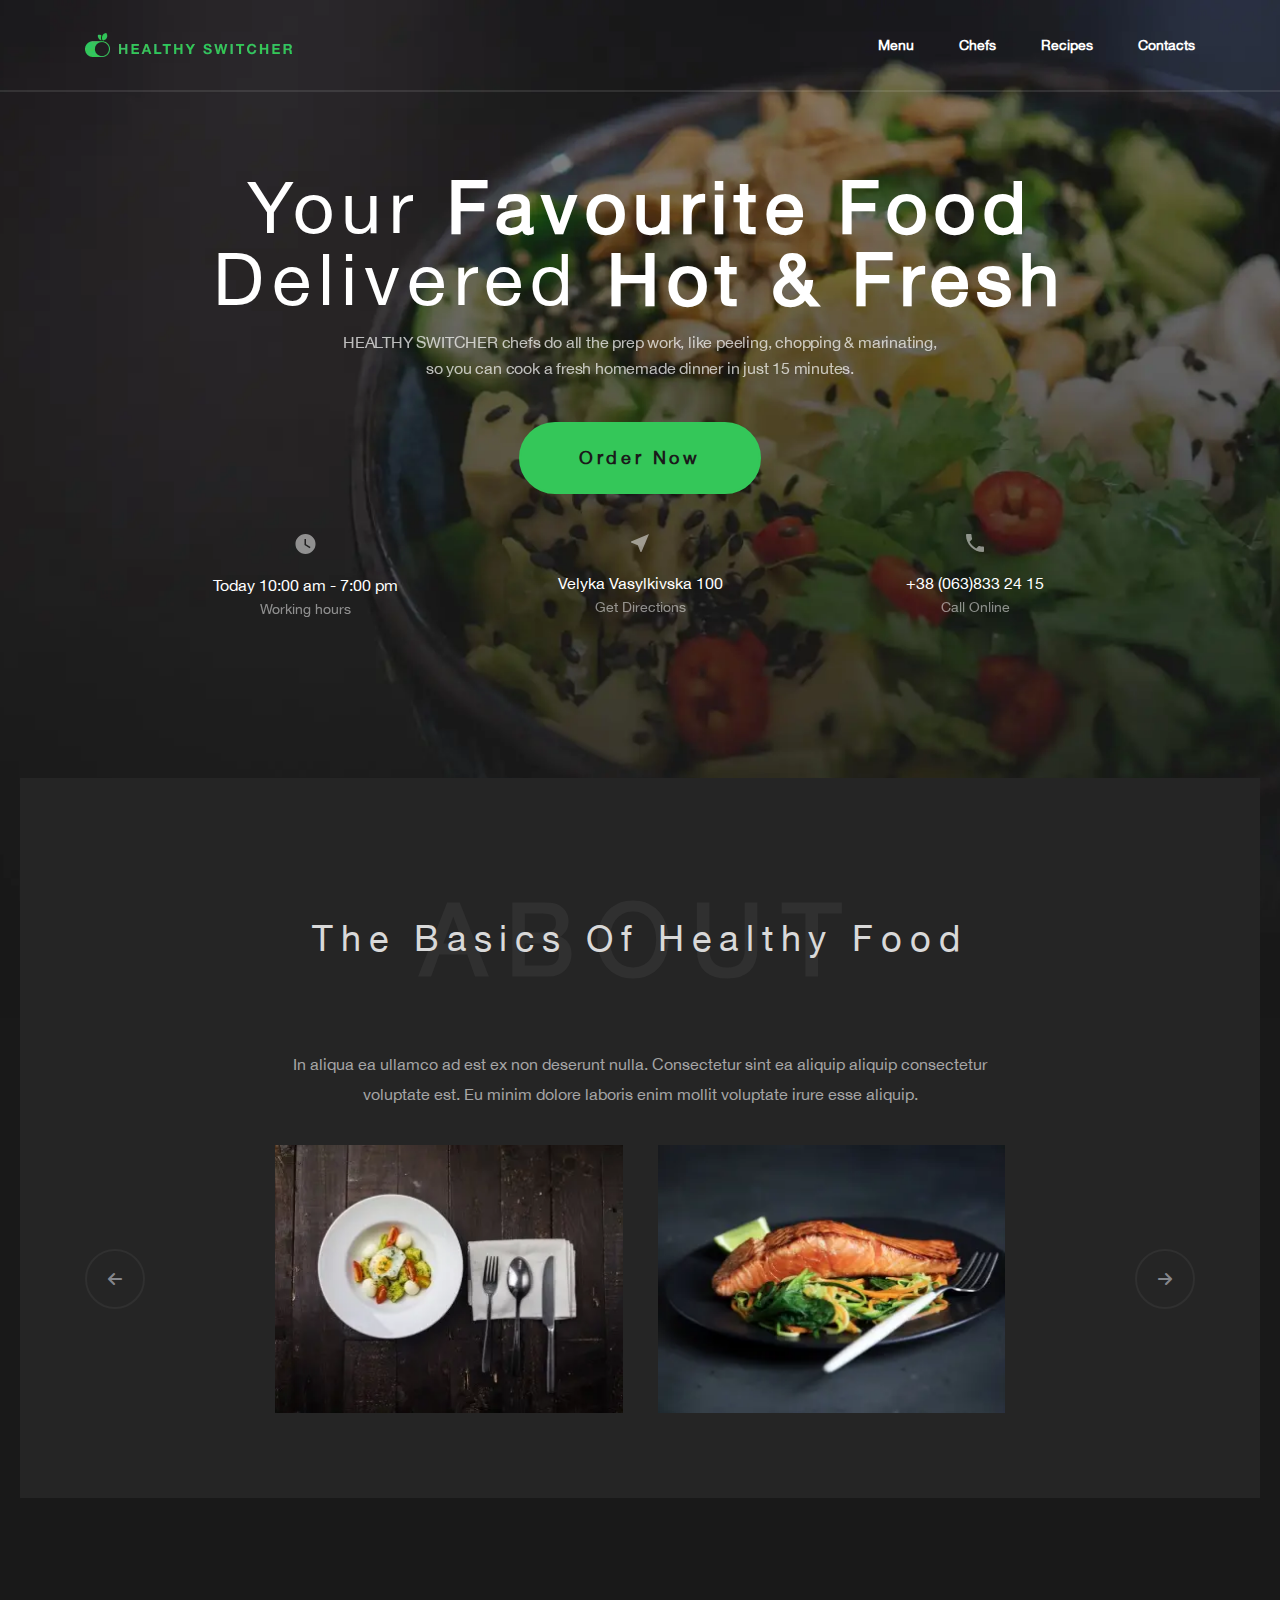
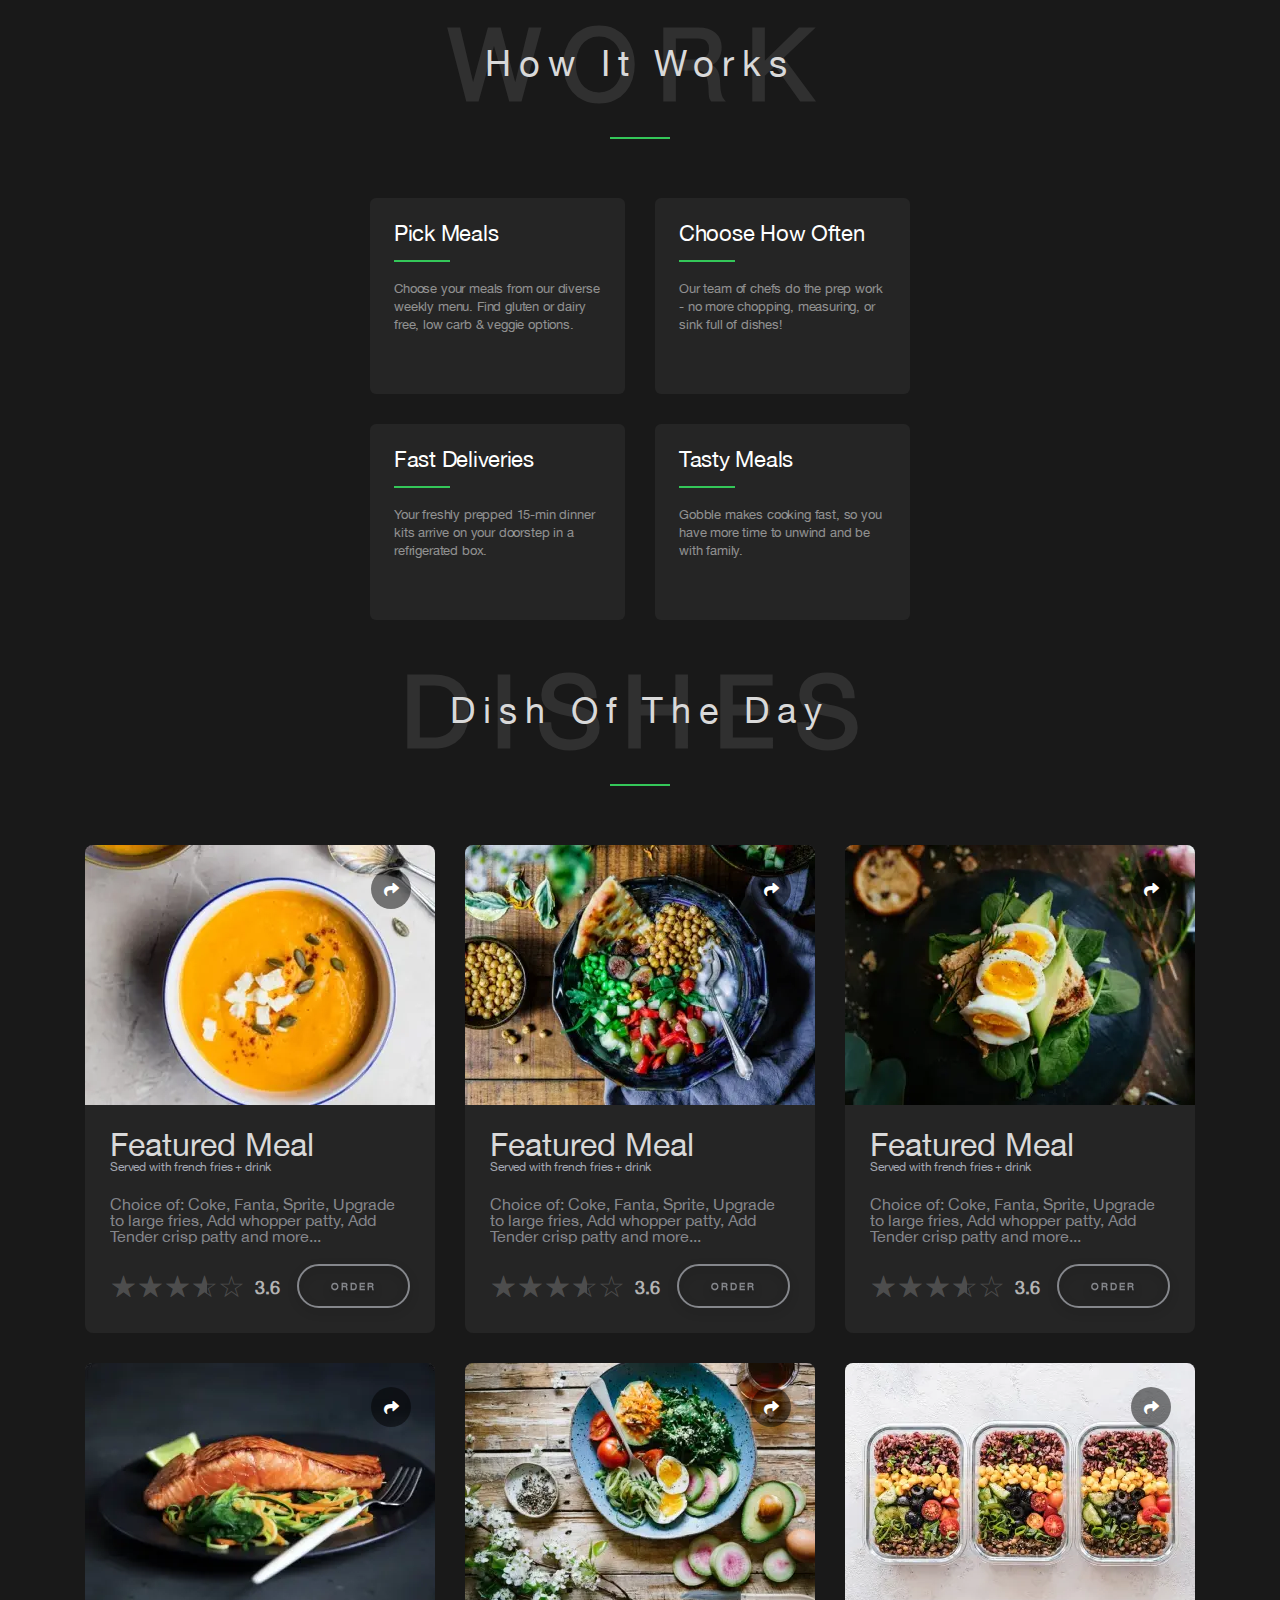
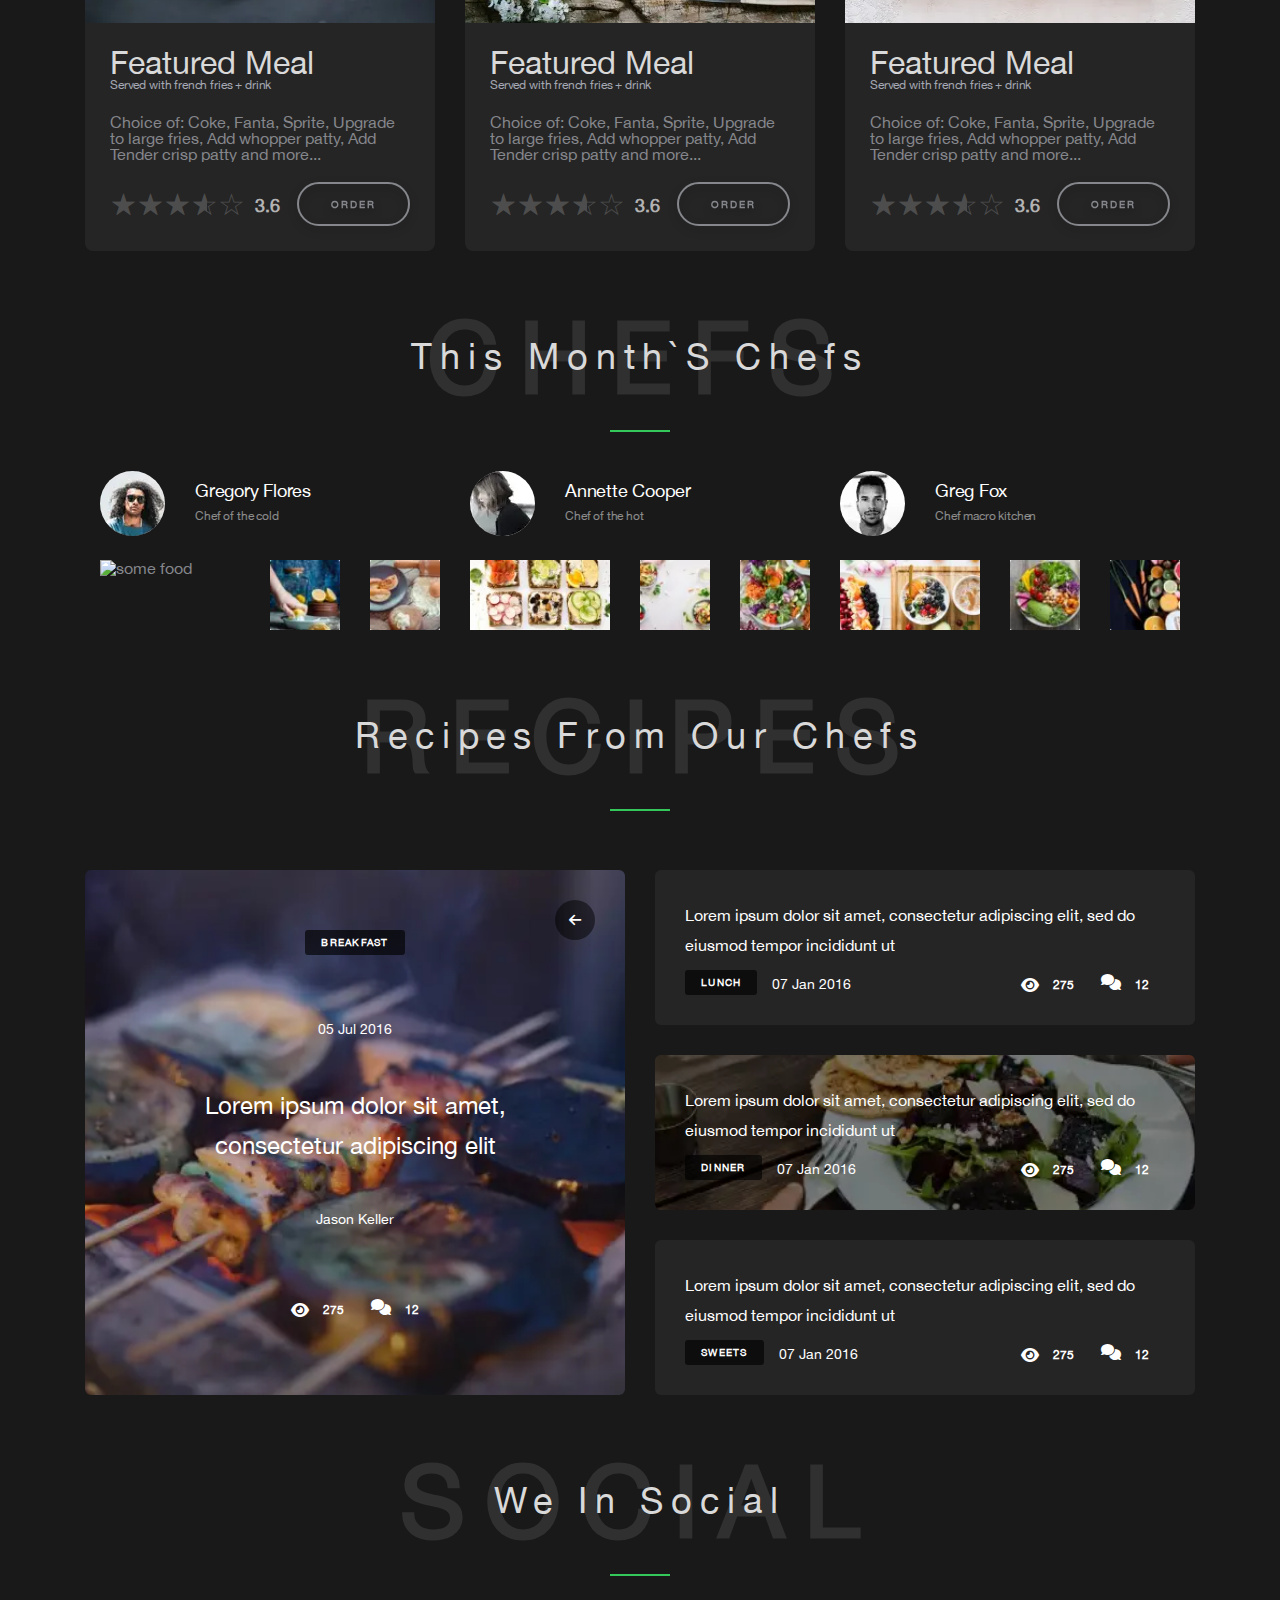
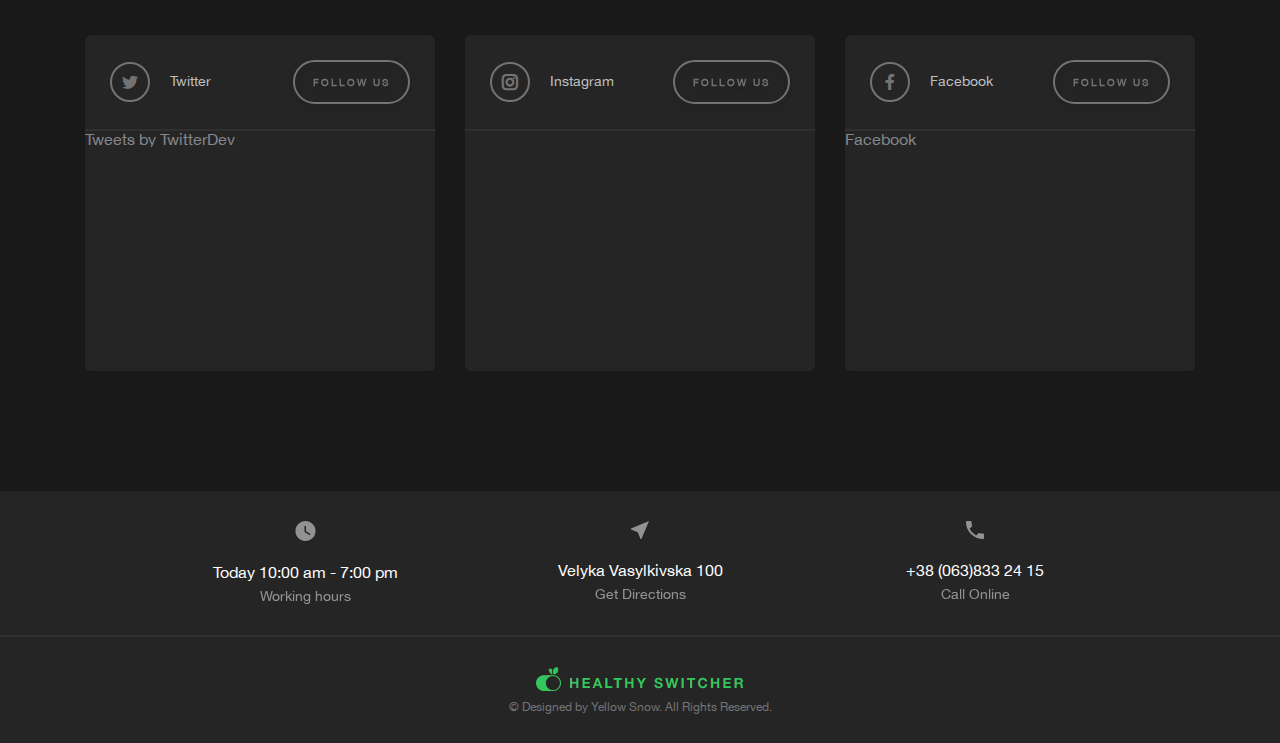
==== index.html @ 8828d4c9 "Rename home.html to index.html" ====
<!DOCTYPE html>
<html lang="ru">

<head>
	<title>Healthy food</title>
	<meta charset="UTF-8">
	<meta name="format-detection" content="telephone=no">
	<!-- <style>body{opacity: 0;}</style> -->
	<link rel="stylesheet" href="css/style.min.css?_v=20220816190028">
	<link rel="shortcut icon" href="favicon.ico">
	<!-- <meta name="robots" content="noindex, nofollow"> -->
	<meta name="viewport" content="width=device-width, initial-scale=1.0">
</head>

<body>
	<div class="wrapper">
		<header data-scroll="100" data-scroll-show="1000" class="header">
			<div class="header__container">
				<a href="#" class="header__logo">
					<picture><source srcset="img/header/logo.webp" type="image/webp"><img src="img/header/logo.png" alt="logo"></picture>
				</a>
				<div class="header__menu menu">
					<nav class="menu__body">
						<ul class="menu__list">
							<li data-goto="#menu" class="menu__item"><a href="#" class="menu__link">menu</a></li>
							<li data-goto="#chefs" data-goto-top="100" class="menu__item"><a href="#" class="menu__link">chefs</a></li>
							<li data-goto="#recipes" data-goto-top="100" class="menu__item"><a href="#" class="menu__link">recipes</a></li>
							<li data-goto="#contacts" class="menu__item"><a href="#" class="menu__link">contacts</a></li>
						</ul>
					</nav>
				</div>
				<button type="button" class="menu__icon icon-menu"><span></span></button>
			</div>
		</header>
		<main class="page">
			<section class="head-block">
				<div class="head-block__container">
					<div class="head-block__body">
						<h1 class="head-block__title">Your <span class="head-block__title_bold">favourite food</span>
							delivered <span class="head-block__title_bold">hot & fresh</span></h1>
						<div class="head-block__text">HEALTHY SWITCHER chefs do all the prep work, like peeling, chopping &
							marinating, so you can cook a fresh homemade dinner in just 15 minutes.</div>
					</div>
					<button type="submit" class="head-block__button button">Order Now</button>
					<div class="head-block__contact contact-head-block">
						<div class="contact-head-block__item">
							<div class="contact-head-block__body">
								<div class="contact-head-block__icon">
									<img data-src="img/icons/_clock.svg" alt="working hours">
								</div>
								<div class="contact-head-block__title">Today 10:00 am - 7:00 pm</div>
								<p class="contact-head-block__text">Working hours</p>
							</div>

						</div>
						<div class="contact-head-block__item">
							<div class="contact-head-block__body">
								<div class="contact-head-block__icon">
									<img data-src="img/icons/arrow.svg" alt="get direction">
								</div>
								<a href="geo:50.42667438166926, 30.5154741270539" class="contact-head-block__title">Velyka
									Vasylkivska 100</a>
								<p class="contact-head-block__text">Get Directions</p>
							</div>

						</div>
						<div class="contact-head-block__item">
							<div class="contact-head-block__body">
								<div class="contact-head-block__icon">
									<img data-src="img/icons/_call.svg" alt="call">
								</div>
								<a href="tel:+380638332415" class="contact-head-block__title">+38 (063)833 24 15</a>
								<p class="contact-head-block__text">Call Online</p>
							</div>

						</div>
					</div>
				</div>
				<div class="head-block__bg">
					<picture><source data-srcset="img/head-block/placeholder.webp" srcset="[data-uri]" type="image/webp"><img src="[data-uri]"  data-src="img/head-block/placeholder.jpg" alt="some food"></picture>
				</div>
			</section>
			<section class="about-us">
				<div class="about-us__container">
					<div class="about-us__header title-block">
						<h2 class="title-block__title">about</h2>
					</div>
					<p class="about-us__text">
						In aliqua ea ullamco ad est ex non deserunt nulla. Consectetur sint ea aliquip aliquip consectetur
						voluptate est. Eu minim dolore laboris enim mollit voluptate irure esse aliquip.
					</p>
					<div class="about-us__photos">
						<div class="about-us__photos-box">
							<button type="button" class="swiper-button-prev">
							</button>
							<button type="button" class="swiper-button-next">
							</button>
							<div class="about-us__slider swiper">

								<!-- Двигающееся часть слайдера -->
								<div class="about-us__wrapper swiper-wrapper">
									<!-- Слайд -->

									<div class="about-us__slide swiper-slide">
										<div class="about-us__image">
											<picture><source data-srcset="img/about-us/1.webp" srcset="[data-uri]" type="image/webp"><img src="[data-uri]"  data-src="img/about-us/1.jpg" alt="some food"></picture>
										</div>
									</div>
									<div class="about-us__slide swiper-slide">
										<div class="about-us__image">
											<picture><source data-srcset="img/about-us/2.webp" srcset="[data-uri]" type="image/webp"><img src="[data-uri]"  data-src="img/about-us/2.jpg" alt="some food"></picture>
										</div>
									</div>
									<div class="about-us__slide swiper-slide">
										<div class="about-us__image">
											<picture><source data-srcset="img/about-us/1.webp" srcset="[data-uri]" type="image/webp"><img src="[data-uri]"  data-src="img/about-us/1.jpg" alt="some food"></picture>
										</div>
									</div>
									<div class="about-us__slide swiper-slide">
										<div class="about-us__image">
											<picture><source data-srcset="img/about-us/2.webp" srcset="[data-uri]" type="image/webp"><img src="[data-uri]"  data-src="img/about-us/2.jpg" alt="some food"></picture>
										</div>
									</div>
								</div>
							</div>
						</div>
					</div>

				</div>
			</section>
			<section class="work">
				<div class="work__container">
					<div class="work__header title-block">
						<h2 class="title-block__title">work</h2>
					</div>
					<div class="work__items">
						<div class="work__item item-work">
							<a href="#" class="item-work__body">
								<div class="item-work__title">Pick meals
								</div>
								<div class="item-work__text">
									Choose your meals from our diverse weekly menu. Find gluten or dairy free, low carb & veggie
									options.
								</div>
							</a>

						</div>
						<div class="work__item item-work">
							<a href="#" class="item-work__body">
								<div class="item-work__title">Choose how often
								</div>
								<div class="item-work__text">
									Our team of chefs do the prep work - no more chopping, measuring, or sink full of dishes!
								</div>
							</a>

						</div>
						<div class="work__item item-work">
							<a href="" class="item-work__body">
								<div class="item-work__title">fast deliveries
								</div>
								<div class="item-work__text">
									Your freshly prepped 15-min dinner kits arrive on your doorstep in a refrigerated box.
								</div>
							</a>

						</div>
						<div class="work__item item-work">
							<a href="#" class="item-work__body">
								<div class="item-work__title">tasty meals
								</div>
								<div class="item-work__text">
									Gobble makes cooking fast, so you have more time to unwind and be with family.
								</div>
							</a>

						</div>
					</div>
				</div>
			</section>
			<section data-watch="navigator" data-watch-threshold=".7" id="menu" class="dishes">
				<div class="dishes__container">
					<div class="dishes__header title-block">
						<h2 class="title-block__title">dishes</h2>
					</div>
					<div class="dishes__body">
						<div class="dishes__item item-dish">
							<a href="#" class="item-dish__arrow">
							</a>
							<a href="#" class="item-dish__image-ibg">
								<picture><source data-srcset="img/dish/1.webp" srcset="[data-uri]" type="image/webp"><img src="[data-uri]"  data-src="img/dish/1.jpg" alt="some food"></picture>
							</a>
							<div class="item-dish__content">
								<div class="item-dish__titles">
									<div class="item-dish__title">Featured Meal</div>
									<div class="item-dish__subtitle">Served with french fries + drink</div>
								</div>
								<div class="item-dish__text">Choice of: Coke, Fanta, Sprite, Upgrade to large fries, Add whopper
									patty, Add Tender crisp patty and more...</div>
								<div class="item-dish__footer">
									<div class="item-dish__raiting raiting">
										<div class="rating rating_set">
											<div class="rating__body">
												<div class="rating__active"></div>
												<div class="rating__items">
													<input type="radio" class="rating__item" value="1" name="rating">
													<input type="radio" class="rating__item" value="2" name="rating">
													<input type="radio" class="rating__item" value="3" name="rating">
													<input type="radio" class="rating__item" value="4" name="rating">
													<input type="radio" class="rating__item" value="5" name="rating">
												</div>
											</div>
											<div class="rating__value">3.6</div>
										</div>
									</div>
									<div class="item-dish__btn">
										<button type="submit" class="item-dish__button button">order</button>
									</div>
								</div>
							</div>
						</div>
						<div class="dishes__item item-dish">
							<a href="#" class="item-dish__arrow">

							</a>
							<a href="#" class="item-dish__image-ibg">
								<picture><source data-srcset="img/dish/2.webp" srcset="[data-uri]" type="image/webp"><img src="[data-uri]"  data-src="img/dish/2.jpg" alt="some food"></picture>
							</a>
							<div class="item-dish__content">
								<div class="item-dish__titles">
									<div class="item-dish__title">Featured Meal</div>
									<div class="item-dish__subtitle">Served with french fries + drink</div>
								</div>
								<div class="item-dish__text">Choice of: Coke, Fanta, Sprite, Upgrade to large fries, Add whopper
									patty, Add Tender crisp patty and more...</div>
								<div class="item-dish__footer">
									<div class="item-dish__raiting">
										<div class="rating rating_set">
											<div class="rating__body">
												<div class="rating__active"></div>
												<div class="rating__items">
													<input type="radio" class="rating__item" value="1" name="rating">
													<input type="radio" class="rating__item" value="2" name="rating">
													<input type="radio" class="rating__item" value="3" name="rating">
													<input type="radio" class="rating__item" value="4" name="rating">
													<input type="radio" class="rating__item" value="5" name="rating">
												</div>
											</div>
											<div class="rating__value">3.6</div>
										</div>
									</div>
									<div class="item-dish__btn">
										<button type="submit" class="item-dish__button button">order</button>
									</div>
								</div>
							</div>
						</div>
						<div class="dishes__item item-dish">
							<a href="#" class="item-dish__arrow">

							</a>
							<a href="#" class="item-dish__image-ibg">
								<picture><source data-srcset="img/dish/3.webp" srcset="[data-uri]" type="image/webp"><img src="[data-uri]"  data-src="img/dish/3.jpg" alt="some food"></picture>
							</a>
							<div class="item-dish__content">
								<div class="item-dish__titles">
									<div class="item-dish__title">Featured Meal</div>
									<div class="item-dish__subtitle">Served with french fries + drink</div>
								</div>
								<div class="item-dish__text">Choice of: Coke, Fanta, Sprite, Upgrade to large fries, Add whopper
									patty, Add Tender crisp patty and more...</div>
								<div class="item-dish__footer">
									<div class="item-dish__raiting">
										<div class="rating rating_set">
											<div class="rating__body">
												<div class="rating__active"></div>
												<div class="rating__items">
													<input type="radio" class="rating__item" value="1" name="rating">
													<input type="radio" class="rating__item" value="2" name="rating">
													<input type="radio" class="rating__item" value="3" name="rating">
													<input type="radio" class="rating__item" value="4" name="rating">
													<input type="radio" class="rating__item" value="5" name="rating">
												</div>
											</div>
											<div class="rating__value">3.6</div>
										</div>
									</div>
									<div class="item-dish__btn">
										<button type="submit" class="item-dish__button button">order</button>
									</div>
								</div>
							</div>
						</div>
						<div class="dishes__item item-dish">
							<a href="#" class="item-dish__arrow">

							</a>
							<a href="#" class="item-dish__image-ibg">
								<picture><source data-srcset="img/dish/4.webp" srcset="[data-uri]" type="image/webp"><img src="[data-uri]"  data-src="img/dish/4.jpg" alt="some food"></picture>
							</a>
							<div class="item-dish__content">
								<div class="item-dish__titles">
									<div class="item-dish__title">Featured Meal</div>
									<div class="item-dish__subtitle">Served with french fries + drink</div>
								</div>
								<div class="item-dish__text">Choice of: Coke, Fanta, Sprite, Upgrade to large fries, Add whopper
									patty, Add Tender crisp patty and more...</div>
								<div class="item-dish__footer">
									<div class="item-dish__raiting">
										<div class="rating rating_set">
											<div class="rating__body">
												<div class="rating__active"></div>
												<div class="rating__items">
													<input type="radio" class="rating__item" value="1" name="rating">
													<input type="radio" class="rating__item" value="2" name="rating">
													<input type="radio" class="rating__item" value="3" name="rating">
													<input type="radio" class="rating__item" value="4" name="rating">
													<input type="radio" class="rating__item" value="5" name="rating">
												</div>
											</div>
											<div class="rating__value">3.6</div>
										</div>
									</div>
									<div class="item-dish__btn">
										<button type="submit" class="item-dish__button button">order</button>
									</div>
								</div>
							</div>
						</div>
						<div class="dishes__item item-dish">
							<a href="#" class="item-dish__arrow">

							</a>
							<a href="#" class="item-dish__image-ibg">
								<picture><source data-srcset="img/dish/5.webp" srcset="[data-uri]" type="image/webp"><img src="[data-uri]"  data-src="img/dish/5.jpg" alt="some food"></picture>
							</a>
							<div class="item-dish__content">
								<div class="item-dish__titles">
									<div class="item-dish__title">Featured Meal</div>
									<div class="item-dish__subtitle">Served with french fries + drink</div>
								</div>
								<div class="item-dish__text">Choice of: Coke, Fanta, Sprite, Upgrade to large fries, Add whopper
									patty, Add Tender crisp patty and more...</div>
								<div class="item-dish__footer">
									<div class="item-dish__raiting">
										<div class="rating rating_set">
											<div class="rating__body">
												<div class="rating__active"></div>
												<div class="rating__items">
													<input type="radio" class="rating__item" value="1" name="rating">
													<input type="radio" class="rating__item" value="2" name="rating">
													<input type="radio" class="rating__item" value="3" name="rating">
													<input type="radio" class="rating__item" value="4" name="rating">
													<input type="radio" class="rating__item" value="5" name="rating">
												</div>
											</div>
											<div class="rating__value">3.6</div>
										</div>
									</div>
									<div class="item-dish__btn">
										<button type="submit" class="item-dish__button button">order</button>
									</div>
								</div>
							</div>
						</div>
						<div class="dishes__item item-dish">
							<a href="#" class="item-dish__arrow">

							</a>
							<a href="#" class="item-dish__image-ibg">
								<picture><source data-srcset="img/dish/6.webp" srcset="[data-uri]" type="image/webp"><img src="[data-uri]"  data-src="img/dish/6.jpg" alt="some food"></picture>
							</a>
							<div class="item-dish__content">
								<div class="item-dish__titles">
									<div class="item-dish__title">Featured Meal</div>
									<div class="item-dish__subtitle">Served with french fries + drink</div>
								</div>
								<div class="item-dish__text">Choice of: Coke, Fanta, Sprite, Upgrade to large fries, Add whopper
									patty, Add Tender crisp patty and more...</div>
								<div class="item-dish__footer">
									<div class="item-dish__raiting">
										<div class="rating rating_set">
											<div class="rating__body">
												<div class="rating__active"></div>
												<div class="rating__items">
													<input type="radio" class="rating__item" value="1" name="rating">
													<input type="radio" class="rating__item" value="2" name="rating">
													<input type="radio" class="rating__item" value="3" name="rating">
													<input type="radio" class="rating__item" value="4" name="rating">
													<input type="radio" class="rating__item" value="5" name="rating">
												</div>
											</div>
											<div class="rating__value">3.6</div>
										</div>
									</div>
									<div class="item-dish__btn">
										<button type="submit" class="item-dish__button button">order</button>
									</div>
								</div>
							</div>
						</div>
					</div>
				</div>
			</section>
			<section data-watch="navigator" data-watch-threshold="1" id="chefs" class="chefs">
				<div class="chefs__container">
					<div class="chefs__header title-block">
						<h2 class="title-block__title">chefs</h2>
					</div>
					<div class="chefs__items">
						<div class="chefs__item">
							<div class="chefs__body">
								<div class="chefs__info">
									<a href="" class="chefs__image">
										<picture><source data-srcset="img/chefs/gregory.webp" srcset="[data-uri]" type="image/webp"><img src="[data-uri]"  data-src="img/chefs/gregory.jpg" alt="Gregory Flores"></picture>
									</a>
									<div class="chefs__titles">
										<a href="" class="chefs__title">Gregory Flores</a>
										<div class="chefs__subtitle">Chef of the cold</div>
									</div>
								</div>
								<div class="chefs__photo photo-chefs">
									<div class="photo-chefs__item">
										<img data-rc="img/chefs/1.jpg" alt="some food">
									</div>
									<div class="photo-chefs__item">
										<picture><source data-srcset="img/chefs/2.webp" srcset="[data-uri]" type="image/webp"><img src="[data-uri]"  data-src="img/chefs/2.jpg" alt="some food"></picture>
									</div>
									<div class="photo-chefs__item">
										<picture><source data-srcset="img/chefs/3.webp" srcset="[data-uri]" type="image/webp"><img src="[data-uri]"  data-src="img/chefs/3.jpg" alt="some food"></picture>
									</div>
								</div>
							</div>

						</div>
						<div class="chefs__item">
							<div class="chefs__body">
								<div class="chefs__info">
									<a href="" class="chefs__image">
										<picture><source data-srcset="img/chefs/annette.webp" srcset="[data-uri]" type="image/webp"><img src="[data-uri]"  data-src="img/chefs/annette.jpg" alt="Annette Cooper"></picture>
									</a>
									<div class="chefs__titles">
										<a href="" class="chefs__title">Annette Cooper</a>
										<div class="chefs__subtitle">Chef of the hot</div>
									</div>
								</div>
								<div class="chefs__photo photo-chefs">
									<div class="photo-chefs__item">
										<picture><source data-srcset="img/chefs/4.webp" srcset="[data-uri]" type="image/webp"><img src="[data-uri]"  data-src="img/chefs/4.jpg" alt="some food"></picture>
									</div>
									<div class="photo-chefs__item">
										<picture><source data-srcset="img/chefs/5.webp" srcset="[data-uri]" type="image/webp"><img src="[data-uri]"  data-src="img/chefs/5.jpg" alt="some food"></picture>
									</div>
									<div class="photo-chefs__item">
										<picture><source data-srcset="img/chefs/6.webp" srcset="[data-uri]" type="image/webp"><img src="[data-uri]"  data-src="img/chefs/6.jpg" alt="some food"></picture>
									</div>
								</div>
							</div>

						</div>
						<div class="chefs__item">
							<div class="chefs__body">
								<div class="chefs__info">
									<a href="" class="chefs__image">
										<picture><source data-srcset="img/chefs/greg.webp" srcset="[data-uri]" type="image/webp"><img src="[data-uri]"  data-src="img/chefs/greg.jpg" alt="Greg Fox"></picture>
									</a>
									<div href="" class="chefs__titles">
										<a href="" class="chefs__title">Greg Fox</a>
										<div class="chefs__subtitle">Сhef macro kitchen</div>
									</div>
								</div>
								<div class="chefs__photo photo-chefs">
									<div class="photo-chefs__item">
										<picture><source data-srcset="img/chefs/7.webp" srcset="[data-uri]" type="image/webp"><img src="[data-uri]"  data-src="img/chefs/7.jpg" alt="some food"></picture>
									</div>
									<div class="photo-chefs__item">
										<picture><source data-srcset="img/chefs/8.webp" srcset="[data-uri]" type="image/webp"><img src="[data-uri]"  data-src="img/chefs/8.jpg" alt="some food"></picture>
									</div>
									<div class="photo-chefs__item">
										<picture><source data-srcset="img/chefs/9.webp" srcset="[data-uri]" type="image/webp"><img src="[data-uri]"  data-src="img/chefs/9.jpg" alt="some food"></picture>
									</div>
								</div>
							</div>

						</div>
					</div>

				</div>
			</section>
			<section data-watch="navigator" data-watch-threshold="1" id="recipes" class="recipes">
				<div class="recipes__container">
					<div class="recipes__header title-block">
						<h2 class="title-block__title">recipes</h2>
					</div>
					<div class="recipes__columns">
						<div data-bg class="recipes__column column-recipes">
							<a href="#" class="column-recipes__link"></a>
							<div class="column-recipes__body">
								<a href="#" class="column-recipes__title">breakfast</a>
								<div class="column-recipes__contentent">
									<div class="column-recipes__date">05 jul 2016</div>
									<div class="column-recipes__text">Lorem ipsum dolor sit amet, consectetur adipiscing elit
									</div>
									<div class="column-recipes__author">Jason Keller</div>
								</div>
								<div class="column-recipes__comments">
									<div class="column-recipes__view">275</div>
									<a href="" class="column-recipes__comment">12</a>
								</div>
							</div>
						</div>
						<div class="recipes__column">
							<div class="column-recipes__item item-column-recipes">
								<div class="item-column-recipes__text">Lorem ipsum dolor sit amet, consectetur adipiscing elit,
									sed do eiusmod tempor incididunt ut</div>
								<div class="item-column-recipes__info">
									<div class="item-column-recipes__titles">
										<a href="#" class="item-column-recipes__title">lunch</a>
										<div class="item-column-recipes__date">07 jan 2016</div>
									</div>
									<div class="column-recipes__comments">
										<div class="column-recipes__view">275</div>
										<a href="" class="column-recipes__comment">12</a>
									</div>
								</div>
							</div>
							<div data-bg class="column-recipes__item item-column-recipes">
								<div class="item-column-recipes__text">Lorem ipsum dolor sit amet, consectetur adipiscing elit,
									sed do eiusmod tempor incididunt ut</div>
								<div class="item-column-recipes__info">
									<div class="item-column-recipes__titles">
										<a href="#" class="item-column-recipes__title">dinner</a>
										<div class="item-column-recipes__date">07 jan 2016</div>
									</div>
									<div class="column-recipes__comments">
										<div class="column-recipes__view">275</div>
										<a href="" class="column-recipes__comment">12</a>
									</div>
								</div>
							</div>
							<div class="column-recipes__item item-column-recipes">
								<div class="item-column-recipes__text">Lorem ipsum dolor sit amet, consectetur adipiscing elit,
									sed do eiusmod tempor incididunt ut</div>
								<div class="item-column-recipes__info">
									<div class="item-column-recipes__titles">
										<a href="#" class="item-column-recipes__title">sweets</a>
										<div class="item-column-recipes__date">07 jan 2016</div>
									</div>
									<div class="column-recipes__comments">
										<div class="column-recipes__view">275</div>
										<a href="" class="column-recipes__comment">12</a>
									</div>
								</div>
							</div>
						</div>
					</div>
				</div>
			</section>
			<section data-watch="navigator" data-watch-threshold="1" id="contacts" class="social">
				<div class="social__container">
					<div class="social__header title-block">
						<h2 class="title-block__title">social</h2>
					</div>
					<div data-spollers="992" data-one-spoller class="social__items">
						<div class="social__item item-social">
							<div class="item-social__head">
								<div class="item-social__head-box">
									<div class="item-social__logo ">
										<p class="item-social__logo_twit"></p> twitter
									</div>
									<a href="https://twitter.com/TwitterDev" class="item-social__button button">follow us</a>
								</div>


							</div>
							<button data-spoller type="submit" class="spoller-btn"></button>
							<div class="item-social__body twit spollers__body">
								<a class="twitter-timeline" data-theme="dark" href="https://twitter.com/TwitterDev?ref_src=twsrc%5Etfw">Tweets by TwitterDev</a>
								<script async src="https://platform.twitter.com/widgets.js?_v=20220816190028" charset="utf-8"></script>
							</div>
						</div>
						<div class="social__item item-social">
							<div class="item-social__head">
								<div class="item-social__head-box">
									<div class="item-social__logo ">
										<p class="item-social__logo_inst"></p>Instagram
									</div>
									<a href="https://www.instagram.com/" class="item-social__button button">follow us</a>
								</div>
							</div>
							<button data-spoller type="submit" class="spoller-btn"></button>
							<div class="item-social__content">
								<div class="item-social__body  body-item-social">

									<div class="body-item-social__box">
										<a href="https://www.instagram.com/" class="body-item-social__link"></a>
										<div class="body-item-social__image-ibg">
											<picture><source data-srcset="img/social/1.webp" srcset="[data-uri]" type="image/webp"><img src="[data-uri]"  data-src="img/social/1.jpg" alt="some food"></picture>
										</div>
									</div>
									<div class="body-item-social__box">
										<a href="https://www.instagram.com/" class="body-item-social__link"></a>
										<div class="body-item-social__image-ibg">
											<picture><source data-srcset="img/social/2.webp" srcset="[data-uri]" type="image/webp"><img src="[data-uri]"  data-src="img/social/2.jpg" alt="some food"></picture>
										</div>
									</div>
									<div class="body-item-social__box">
										<a href="https://www.instagram.com/" class="body-item-social__link"></a>
										<div class="body-item-social__image-ibg">
											<picture><source data-srcset="img/social/3.webp" srcset="[data-uri]" type="image/webp"><img src="[data-uri]"  data-src="img/social/3.jpg" alt="some food"></picture>
										</div>
									</div>
									<div class="body-item-social__box">
										<a href="https://www.instagram.com/" class="body-item-social__link"></a>
										<div class="body-item-social__image-ibg">
											<picture><source data-srcset="img/social/4.webp" srcset="[data-uri]" type="image/webp"><img src="[data-uri]"  data-src="img/social/4.jpg" alt="some food"></picture>
										</div>
									</div>
									<div class="body-item-social__box">
										<a href="https://www.instagram.com/" class="body-item-social__link"></a>
										<div class="body-item-social__image-ibg">
											<picture><source data-srcset="img/social/5.webp" srcset="[data-uri]" type="image/webp"><img src="[data-uri]"  data-src="img/social/5.jpg" alt="some food"></picture>
										</div>
									</div>
									<div class="body-item-social__box">
										<a href="https://www.instagram.com/" class="body-item-social__link"></a>
										<div class="body-item-social__image-ibg">
											<picture><source data-srcset="img/social/6.webp" srcset="[data-uri]" type="image/webp"><img src="[data-uri]"  data-src="img/social/6.jpg" alt="some food"></picture>
										</div>
									</div>
									<div class="body-item-social__box">
										<a href="https://www.instagram.com/" class="body-item-social__link"></a>
										<div class="body-item-social__image-ibg">
											<picture><source data-srcset="img/social/1.webp" srcset="[data-uri]" type="image/webp"><img src="[data-uri]"  data-src="img/social/1.jpg" alt="some food"></picture>
										</div>
									</div>
									<div class="body-item-social__box">
										<a href="https://www.instagram.com/" class="body-item-social__link"></a>
										<div class="body-item-social__image-ibg">
											<picture><source data-srcset="img/social/2.webp" srcset="[data-uri]" type="image/webp"><img src="[data-uri]"  data-src="img/social/2.jpg" alt="some food"></picture>
										</div>
									</div>
									<div class="body-item-social__box">
										<a href="https://www.instagram.com/" class="body-item-social__link"></a>
										<div class="body-item-social__image-ibg">
											<picture><source data-srcset="img/social/3.webp" srcset="[data-uri]" type="image/webp"><img src="[data-uri]"  data-src="img/social/3.jpg" alt="some food"></picture>
										</div>
									</div>
									<div class="body-item-social__box">
										<a href="https://www.instagram.com/" class="body-item-social__link"></a>
										<div class="body-item-social__image-ibg">
											<picture><source data-srcset="img/social/4.webp" srcset="[data-uri]" type="image/webp"><img src="[data-uri]"  data-src="img/social/4.jpg" alt="some food"></picture>
										</div>
									</div>
									<div class="body-item-social__box">
										<a href="https://www.instagram.com/" class="body-item-social__link"></a>
										<div class="body-item-social__image-ibg">
											<picture><source data-srcset="img/social/5.webp" srcset="[data-uri]" type="image/webp"><img src="[data-uri]"  data-src="img/social/5.jpg" alt="some food"></picture>
										</div>
									</div>
									<div class="body-item-social__box">
										<a href="https://www.instagram.com/" class="body-item-social__link"></a>
										<div class="body-item-social__image-ibg">
											<picture><source data-srcset="img/social/6.webp" srcset="[data-uri]" type="image/webp"><img src="[data-uri]"  data-src="img/social/6.jpg" alt="some food"></picture>
										</div>
									</div>
								</div>
							</div>

						</div>
						<div class="social__item item-social">
							<div class="item-social__head">
								<div class="item-social__head-box">
									<div class="item-social__logo ">
										<p class="item-social__logo_fb"></p> facebook
									</div>
									<a href="https://twitter.com/TwitterDev" class="item-social__button button">follow us</a>
								</div>


							</div>
							<button data-spoller type="submit" class="spoller-btn"></button>
							<div class="item-social__body item-social__body_fb">
								<div class="fb-page" data-href="https://www.facebook.com/facebook" data-tabs="timeline" data-hide-cta="true" data-small-header="true" data-adapt-container-width="true" data-lazy="true" data-hide-cover="true" data-show-facepile="false" data-colorscheme="dark">
									<blockquote cite="https://www.facebook.com/facebook" class="fb-xfbml-parse-ignore"><a href="https://www.facebook.com/facebook">Facebook</a></blockquote>
								</div>
							</div>
						</div>
					</div>
				</div>
			</section>
		</main>
		<footer class="footer">
			<div class="footer__container">
				<div class="footer__contact contact-head-block">
					<div class="contact-head-block__item">
						<div class="contact-head-block__body">
							<div class="contact-head-block__icon">
								<img src="img/icons/_clock.svg" alt="working hours">
							</div>
							<div class="contact-head-block__title">Today 10:00 am - 7:00 pm</div>
							<p class="contact-head-block__text">Working hours</p>
						</div>

					</div>
					<div class="contact-head-block__item">
						<div class="contact-head-block__body">
							<div class="contact-head-block__icon">
								<img src="img/icons/arrow.svg" alt="get direction">
							</div>
							<a href="geo:50.42667438166926, 30.5154741270539" class="contact-head-block__title">Velyka
								Vasylkivska 100</a>
							<p class="contact-head-block__text">Get Directions</p>
						</div>

					</div>
					<div class="contact-head-block__item">
						<div class="contact-head-block__body">
							<div class="contact-head-block__icon">
								<img src="img/icons/_call.svg" alt="call">
							</div>
							<a href="tel:+380638332415" class="contact-head-block__title">+38 (063)833 24 15</a>
							<p class="contact-head-block__text">Call Online</p>
						</div>
					</div>
				</div>
			</div>
			<div class="footer__bottom">
				<div class="footer__logo">
					<picture><source srcset="img/header/logo.webp" type="image/webp"><img src="img/header/logo.png" alt="logo"></picture>
				</div>
				<p class="footer__text">© Designed by Yellow Snow. All Rights Reserved. </p>
			</div>
		</footer>
	</div>

	<script src="js/app.min.js?_v=20220816190028"></script>
	<div id="fb-root"></div>
	<script async defer crossorigin="anonymous" src="https://connect.facebook.net/ru_RU/sdk.js?_v=20220816190028#xfbml=1&version=v14.0" nonce="S9CRSdUK"></script>
</body>

</html>
---- css/style.min.css ----
@charset "UTF-8";@font-face{font-family:HelveticaNeue;font-display:swap;src:url(../fonts/HelveticaNeue-CondensedBlack.woff2) format("woff2"),url(../fonts/HelveticaNeue-CondensedBlack.woff) format("woff");font-weight:400;font-style:normal}@font-face{font-family:HelveticaNeue;font-display:swap;src:url(../fonts/HelveticaNeue-CondensedBold.woff2) format("woff2"),url(../fonts/HelveticaNeue-CondensedBold.woff) format("woff");font-weight:400;font-style:normal}@font-face{font-family:HelveticaNeue;font-display:swap;src:url(../fonts/HelveticaNeue.woff2) format("woff2"),url(../fonts/HelveticaNeue.woff) format("woff");font-weight:400;font-style:normal}@font-face{font-family:icons;font-display:swap;src:url(../fonts/icons.woff2) format("woff2"),url(../fonts/icons.woff) format("woff");font-weight:400;font-style:normal}.body-item-social__link::before,.column-recipes__comment::before,.column-recipes__link::before,.column-recipes__view::before,.item-dish__arrow::before,.item-social__logo_fb::before,.item-social__logo_inst::before,.item-social__logo_twit::before,.spoller-btn,.swiper-button-next,.swiper-button-prev,[class*=_icon-]:before{font-family:icons;font-style:normal;font-weight:400;font-variant:normal;text-transform:none;line-height:1;-webkit-font-smoothing:antialiased;-moz-osx-font-smoothing:grayscale}[class*=_icon-]:before{display:block}._icon-arrow-right-solid:before,.swiper-button-next:before{content:"\e900"}._icon-arrow-left-solid:before,.body-item-social__link:before,.column-recipes__link:before,.swiper-button-prev:before{content:"\e901"}._icon-arrow-dish:before,.item-dish__arrow:before{content:"\e902"}._icon-eye:before,.column-recipes__view:before{content:"\e903"}._icon-comment:before,.column-recipes__comment:before{content:"\e904"}._icon-facebook:before,.item-social__logo_fb:before{content:"\e905"}._icon-instagram:before,.item-social__logo_inst:before{content:"\e906"}._icon-twitter:before,.item-social__logo_twit:before{content:"\e907"}._icon-angles-down-solid:before,.spoller-btn:before{content:"\e908"}*{padding:0;margin:0;border:0}*,:after,:before{-webkit-box-sizing:border-box;box-sizing:border-box}body,html{height:100%;min-width:320px}body{color:#85878c;line-height:1;font-family:HelveticaNeue;font-size:1rem;-ms-text-size-adjust:100%;-moz-text-size-adjust:100%;-webkit-text-size-adjust:100%;-webkit-font-smoothing:antialiased;-moz-osx-font-smoothing:grayscale}button,input,textarea{font-family:HelveticaNeue;font-size:inherit}button{cursor:pointer;color:inherit;background-color:inherit}a{color:inherit}a:link,a:visited{text-decoration:none}a:hover{text-decoration:none}ul li{list-style:none}img{vertical-align:top}h1,h2,h3,h4,h5,h6{font-weight:inherit;font-size:inherit}body{background-color:#191919}.lock body{overflow:hidden;-ms-touch-action:none;touch-action:none}.wrapper{min-height:100%;display:-webkit-box;display:-ms-flexbox;display:flex;-webkit-box-orient:vertical;-webkit-box-direction:normal;-ms-flex-direction:column;flex-direction:column;overflow:hidden}.wrapper>main{-webkit-box-flex:1;-ms-flex:1 1 auto;flex:1 1 auto}.wrapper>*{min-width:0}[class*=__container]{max-width:69.375rem;-webkit-box-sizing:content-box;box-sizing:content-box;margin:0 auto;padding:0 .9375rem}.button{display:-webkit-inline-box;display:-ms-inline-flexbox;display:inline-flex;padding:1.4375rem 3.625rem;font-weight:700;font-size:1.125rem;line-height:122%;text-align:center;letter-spacing:.2em;color:#1a1a1a;background-color:#34c759;border-radius:2.6875rem;border:2px solid #34c759;-webkit-transition:all .3s ease;-o-transition:all .3s ease;transition:all .3s ease}.rating{display:-webkit-box;display:-ms-flexbox;display:flex;-webkit-box-align:end;-ms-flex-align:end;align-items:flex-end;font-size:40px;line-height:.75;-webkit-transition:opacity .3s ease 0s;-o-transition:opacity .3s ease 0s;transition:opacity .3s ease 0s}.rating.rating_sending{opacity:.2}.rating.rating_set .rating__active,.rating.rating_set .rating__item{cursor:pointer}.rating__body{position:relative}.rating__body::before{content:"☆☆☆☆☆";display:block;color:#4d4d4d}@supports (font-size:clamp(1.5625rem ,1.4405487805rem + 0.6097560976vw ,1.875rem)){.rating__body::before{font-size:clamp(1.5625rem ,1.4405487805rem + .6097560976vw ,1.875rem)}}@supports not (font-size:clamp(1.5625rem ,1.4405487805rem + 0.6097560976vw ,1.875rem)){.rating__body::before{font-size:calc(1.5625rem + .3125 * (100vw - 20rem)/ 51.25)}}.rating__active{position:absolute;width:0%;height:100%;top:0;left:0;overflow:hidden}.rating__active::before{content:"★★★★★";position:absolute;width:100%;height:100%;top:0;left:0;color:#4d4d4d}@supports (font-size:clamp(1.5625rem ,1.4405487805rem + 0.6097560976vw ,1.875rem)){.rating__active::before{font-size:clamp(1.5625rem ,1.4405487805rem + .6097560976vw ,1.875rem)}}@supports not (font-size:clamp(1.5625rem ,1.4405487805rem + 0.6097560976vw ,1.875rem)){.rating__active::before{font-size:calc(1.5625rem + .3125 * (100vw - 20rem)/ 51.25)}}.rating__items{display:-webkit-box;display:-ms-flexbox;display:flex;position:absolute;width:100%;height:100%;top:0;left:0}.rating__item{-webkit-box-flex:0;-ms-flex:0 0 20%;flex:0 0 20%;height:100%;opacity:0}.rating__value{font-family:HelveticaNeue;font-weight:700;line-height:1;padding:0 0 0 10px;color:#b3b3b3}@supports (font-size:clamp(0.9375rem ,0.8643292683rem + 0.3658536585vw ,1.125rem)){.rating__value{font-size:clamp(.9375rem ,.8643292683rem + .3658536585vw ,1.125rem)}}@supports not (font-size:clamp(0.9375rem ,0.8643292683rem + 0.3658536585vw ,1.125rem)){.rating__value{font-size:calc(.9375rem + .1875 * (100vw - 20rem)/ 51.25)}}[class*=-ibg]{position:relative}[class*=-ibg] img{position:absolute;width:100%;height:100%;top:0;left:0;-o-object-fit:cover;object-fit:cover}[class*=-ibg_contain] img{-o-object-fit:contain;object-fit:contain}.title-block{width:100%}.title-block__title{font-weight:900;line-height:150%;text-align:center;letter-spacing:.2em;color:#303030;position:relative;text-transform:uppercase;z-index:2}@supports (font-size:clamp(4.375rem ,3.6432926829rem + 3.6585365854vw ,6.25rem)){.title-block__title{font-size:clamp(4.375rem ,3.6432926829rem + 3.6585365854vw ,6.25rem)}}@supports not (font-size:clamp(4.375rem ,3.6432926829rem + 3.6585365854vw ,6.25rem)){.title-block__title{font-size:calc(4.375rem + 1.875 * (100vw - 20rem)/ 51.25)}}.title-block__title::before{content:"";width:100%;font-style:normal;font-weight:400;line-height:100%;text-align:center;letter-spacing:.22em;text-transform:capitalize;color:#d9d9d9;top:50%;left:50%;-webkit-transform:translate(-50%,-50%);-ms-transform:translate(-50%,-50%);transform:translate(-50%,-50%);position:absolute}@supports (font-size:clamp(1.25rem ,0.8597560976rem + 1.9512195122vw ,2.25rem)){.title-block__title::before{font-size:clamp(1.25rem ,.8597560976rem + 1.9512195122vw ,2.25rem)}}@supports not (font-size:clamp(1.25rem ,0.8597560976rem + 1.9512195122vw ,2.25rem)){.title-block__title::before{font-size:calc(1.25rem + 1 * (100vw - 20rem)/ 51.25)}}[data-bg]{position:relative;overflow:hidden}.bg-item{position:absolute;top:-15%;left:0;width:100%;height:130%}.icon-menu{display:none}.header{border-bottom:2px solid rgba(255,255,255,.1);position:absolute;z-index:99;width:100%}.header._header-scroll{position:fixed;top:-200%;background-color:rgba(0,0,0,.7)}.header._header-show{top:0;-webkit-transition:top .3s ease;-o-transition:top .3s ease;transition:top .3s ease}.header__container{display:-webkit-box;display:-ms-flexbox;display:flex;-webkit-box-align:center;-ms-flex-align:center;align-items:center;-webkit-box-pack:justify;-ms-flex-pack:justify;justify-content:space-between}@supports (min-height:clamp(5.625rem ,8.2317073171rem + -3.6585365854vw ,7.5rem)){.header__container{min-height:clamp(5.625rem ,8.2317073171rem + -3.6585365854vw ,7.5rem)}}@supports not (min-height:clamp(5.625rem ,8.2317073171rem + -3.6585365854vw ,7.5rem)){.header__container{min-height:calc(7.5rem + -1.875 * (100vw - 20rem)/ 51.25)}}.header__logo{position:relative;z-index:12}.menu__list{display:-webkit-box;display:-ms-flexbox;display:flex;gap:.3125rem 2.8125rem}.menu__item{font-weight:700;font-size:.875rem}.menu__link{font-weight:700;font-size:.875rem;text-transform:capitalize;color:#fff;-webkit-transition:color .3s ease;-o-transition:color .3s ease;transition:color .3s ease}._navigator-active .menu__link{color:#34c759;-webkit-transition:color .3s ease;-o-transition:color .3s ease;transition:color .3s ease}.menu__icon{position:relative;z-index:12}.footer{background-color:#252525;padding:1.875rem 0}.footer__container{display:-ms-grid;display:grid;justify-items:center}.footer__contact{width:100%}@supports (padding-bottom:clamp(0.9375rem ,0.5716463415rem + 1.8292682927vw ,1.875rem)){.footer__contact{padding-bottom:clamp(.9375rem ,.5716463415rem + 1.8292682927vw ,1.875rem)}}@supports not (padding-bottom:clamp(0.9375rem ,0.5716463415rem + 1.8292682927vw ,1.875rem)){.footer__contact{padding-bottom:calc(.9375rem + .9375 * (100vw - 20rem)/ 51.25)}}.footer__bottom{border-top:2px solid #303030;display:-webkit-box;display:-ms-flexbox;display:flex;-webkit-box-orient:vertical;-webkit-box-direction:normal;-ms-flex-direction:column;flex-direction:column;-webkit-box-align:center;-ms-flex-align:center;align-items:center;row-gap:.625rem}@supports (padding-top:clamp(0.9375rem ,0.5716463415rem + 1.8292682927vw ,1.875rem)){.footer__bottom{padding-top:clamp(.9375rem ,.5716463415rem + 1.8292682927vw ,1.875rem)}}@supports not (padding-top:clamp(0.9375rem ,0.5716463415rem + 1.8292682927vw ,1.875rem)){.footer__bottom{padding-top:calc(.9375rem + .9375 * (100vw - 20rem)/ 51.25)}}.footer__text{font-size:.75rem;line-height:100%;text-align:center;color:#737373}.head-block{position:relative}@supports (padding-top:clamp(5.625rem ,8.2317073171rem + -3.6585365854vw ,7.5rem)){.head-block{padding-top:clamp(5.625rem ,8.2317073171rem + -3.6585365854vw ,7.5rem)}}@supports not (padding-top:clamp(5.625rem ,8.2317073171rem + -3.6585365854vw ,7.5rem)){.head-block{padding-top:calc(7.5rem + -1.875 * (100vw - 20rem)/ 51.25)}}.head-block__container{position:relative;z-index:2;display:-ms-grid;display:grid;gap:2.5rem;-webkit-box-pack:center;-ms-flex-pack:center;justify-content:center;justify-items:center}@supports (padding-top:clamp(5rem ,7.6067073171rem + -3.6585365854vw ,6.875rem)){.head-block__container{padding-top:clamp(5rem ,7.6067073171rem + -3.6585365854vw ,6.875rem)}}@supports not (padding-top:clamp(5rem ,7.6067073171rem + -3.6585365854vw ,6.875rem)){.head-block__container{padding-top:calc(6.875rem + -1.875 * (100vw - 20rem)/ 51.25)}}@supports (padding-bottom:clamp(12.5rem ,7.6219512195rem + 24.3902439024vw ,25rem)){.head-block__container{padding-bottom:clamp(12.5rem ,7.6219512195rem + 24.3902439024vw ,25rem)}}@supports not (padding-bottom:clamp(12.5rem ,7.6219512195rem + 24.3902439024vw ,25rem)){.head-block__container{padding-bottom:calc(12.5rem + 12.5 * (100vw - 20rem)/ 51.25)}}.head-block__body{display:-webkit-box;display:-ms-flexbox;display:flex;gap:1rem;-webkit-box-orient:vertical;-webkit-box-direction:normal;-ms-flex-direction:column;flex-direction:column;-webkit-box-align:center;-ms-flex-align:center;align-items:center}.head-block__title{font-weight:400;line-height:100%;text-align:center;letter-spacing:.1em;text-transform:capitalize;color:#fff}@supports (font-size:clamp(2.5rem ,1.7195121951rem + 3.9024390244vw ,4.5rem)){.head-block__title{font-size:clamp(2.5rem ,1.7195121951rem + 3.9024390244vw ,4.5rem)}}@supports not (font-size:clamp(2.5rem ,1.7195121951rem + 3.9024390244vw ,4.5rem)){.head-block__title{font-size:calc(2.5rem + 2 * (100vw - 20rem)/ 51.25)}}.head-block__title_bold{font-weight:700}.head-block__text{font-weight:400;line-height:162%;text-align:center;letter-spacing:-.2px;color:#fff;opacity:.7;max-width:37.1875rem;width:100%}.head-block__bg{position:absolute;width:100%;height:100%;top:0;left:0}.head-block__bg img{position:absolute;width:100%;height:100%;top:0;left:0;-o-object-fit:cover;object-fit:cover}.contact-head-block{display:-webkit-box;display:-ms-flexbox;display:flex;max-width:57.1875rem;width:100%;-ms-grid-column-align:center;justify-self:center}@supports (gap:clamp(1.5625rem ,-0.0228658537rem + 7.9268292683vw ,5.625rem)){.contact-head-block{gap:clamp(1.5625rem ,-.0228658537rem + 7.9268292683vw ,5.625rem)}}@supports not (gap:clamp(1.5625rem ,-0.0228658537rem + 7.9268292683vw ,5.625rem)){.contact-head-block{gap:calc(1.5625rem + 4.0625 * (100vw - 20rem)/ 51.25)}}.contact-head-block__item{-webkit-box-flex:0;-ms-flex:0 1 33.333%;flex:0 1 33.333%;display:-ms-grid;display:grid;justify-items:center;-webkit-box-pack:center;-ms-flex-pack:center;justify-content:center;row-gap:1.25rem;padding:0 .9375rem}.contact-head-block__body{margin:0 -.9375rem}.contact-head-block__icon{margin-bottom:1rem;text-align:center}.contact-head-block__title{line-height:188%;text-align:center;color:#fff}.contact-head-block__text{font-size:.875rem;line-height:129%;text-align:center;color:#fff;opacity:.5}.about-us__container{display:-ms-grid;display:grid;gap:2.25rem;min-width:0;justify-items:center;background-color:#252525;position:relative}@supports (margin-top:clamp(-15rem ,2.3780487805rem + -24.3902439024vw ,-2.5rem)){.about-us__container{margin-top:clamp(-15rem ,2.3780487805rem + -24.3902439024vw ,-2.5rem)}}@supports not (margin-top:clamp(-15rem ,2.3780487805rem + -24.3902439024vw ,-2.5rem)){.about-us__container{margin-top:calc(-2.5rem + -12.5 * (100vw - 20rem)/ 51.25)}}@supports (padding-top:clamp(2.5rem ,1.4024390244rem + 5.487804878vw ,5.3125rem)){.about-us__container{padding-top:clamp(2.5rem ,1.4024390244rem + 5.487804878vw ,5.3125rem)}}@supports not (padding-top:clamp(2.5rem ,1.4024390244rem + 5.487804878vw ,5.3125rem)){.about-us__container{padding-top:calc(2.5rem + 2.8125 * (100vw - 20rem)/ 51.25)}}@supports (padding-bottom:clamp(2.5rem ,1.4024390244rem + 5.487804878vw ,5.3125rem)){.about-us__container{padding-bottom:clamp(2.5rem ,1.4024390244rem + 5.487804878vw ,5.3125rem)}}@supports not (padding-bottom:clamp(2.5rem ,1.4024390244rem + 5.487804878vw ,5.3125rem)){.about-us__container{padding-bottom:calc(2.5rem + 2.8125 * (100vw - 20rem)/ 51.25)}}@supports (padding-left:clamp(0.9375rem ,-0.2820121951rem + 6.0975609756vw ,4.0625rem)){.about-us__container{padding-left:clamp(.9375rem ,-.2820121951rem + 6.0975609756vw ,4.0625rem)}}@supports not (padding-left:clamp(0.9375rem ,-0.2820121951rem + 6.0975609756vw ,4.0625rem)){.about-us__container{padding-left:calc(.9375rem + 3.125 * (100vw - 20rem)/ 51.25)}}@supports (padding-right:clamp(0.9375rem ,-0.2820121951rem + 6.0975609756vw ,4.0625rem)){.about-us__container{padding-right:clamp(.9375rem ,-.2820121951rem + 6.0975609756vw ,4.0625rem)}}@supports not (padding-right:clamp(0.9375rem ,-0.2820121951rem + 6.0975609756vw ,4.0625rem)){.about-us__container{padding-right:calc(.9375rem + 3.125 * (100vw - 20rem)/ 51.25)}}.about-us__text{line-height:188%;text-align:center;color:#a6a6a6;max-width:45.875rem;width:100%;text-align:center}.about-us__photos{position:relative;width:100%}.about-us__photos-box{min-width:0;display:-ms-grid;display:grid;width:100%;max-width:45.625rem;margin:0 auto}.about-us__slider{min-width:0}.about-us__wrapper{min-width:0}.about-us__slide{min-width:0}.about-us__image{position:relative;padding-bottom:77.1428571429%}.about-us__image img{position:absolute;width:100%;height:100%;top:0;left:0;-o-object-fit:cover;object-fit:cover}.about-us .title-block__title::before{content:"The Basics Of Healthy Food"}.swiper-button-next,.swiper-button-prev{position:absolute;width:3.75rem;height:3.75rem;border:2px solid #303030;border-radius:50%;top:50%;z-index:2;-webkit-transform:translate(0,-50%);-ms-transform:translate(0,-50%);transform:translate(0,-50%);-webkit-transition:all .3s ease;-o-transition:all .3s ease;transition:all .3s ease}.swiper-button-prev{left:0}.swiper-button-next{right:0}.work__container{display:-ms-grid;display:grid}@supports (padding-top:clamp(2.5rem ,1.2804878049rem + 6.0975609756vw ,5.625rem)){.work__container{padding-top:clamp(2.5rem ,1.2804878049rem + 6.0975609756vw ,5.625rem)}}@supports not (padding-top:clamp(2.5rem ,1.2804878049rem + 6.0975609756vw ,5.625rem)){.work__container{padding-top:calc(2.5rem + 3.125 * (100vw - 20rem)/ 51.25)}}@supports (gap:clamp(2.5rem ,2.012195122rem + 2.4390243902vw ,3.75rem)){.work__container{gap:clamp(2.5rem ,2.012195122rem + 2.4390243902vw ,3.75rem)}}@supports not (gap:clamp(2.5rem ,2.012195122rem + 2.4390243902vw ,3.75rem)){.work__container{gap:calc(2.5rem + 1.25 * (100vw - 20rem)/ 51.25)}}.work__header .title-block__title::before{content:"how it works"}.work__header .title-block__title::after{content:"";width:60px;height:2px;background:#34c759;top:100%;left:50%;-webkit-transform:translate(-50%,-50%);-ms-transform:translate(-50%,-50%);transform:translate(-50%,-50%);position:absolute}.work__items{display:-ms-grid;display:grid;gap:1.875rem;-webkit-box-align:stretch;-ms-flex-align:stretch;align-items:stretch;-ms-flex-line-pack:stretch;align-content:stretch}.item-work{background-color:#252525;border-radius:.375rem;-webkit-transition:all .3s ease;-o-transition:all .3s ease;transition:all .3s ease}.item-work__body{padding:1.5rem 1.5rem 3.75rem 1.5rem;display:-ms-grid;display:grid;gap:2.25rem}.item-work__title{line-height:100%;letter-spacing:-.275px;text-transform:capitalize;color:#fff;position:relative}@supports (font-size:clamp(1.125rem ,1.0274390244rem + 0.487804878vw ,1.375rem)){.item-work__title{font-size:clamp(1.125rem ,1.0274390244rem + .487804878vw ,1.375rem)}}@supports not (font-size:clamp(1.125rem ,1.0274390244rem + 0.487804878vw ,1.375rem)){.item-work__title{font-size:calc(1.125rem + .25 * (100vw - 20rem)/ 51.25)}}.item-work__title::after{content:"";bottom:-1.125rem;left:0;width:3.5rem;height:.125rem;background-color:#34c759;position:absolute}.item-work__text{font-weight:400;font-size:.8125rem;line-height:138%;letter-spacing:-.1625px;color:rgba(255,255,255,.5)}.dishes{padding:.9375rem 0}.dishes__container{display:-ms-grid;display:grid}@supports (gap:clamp(2.5rem ,2.012195122rem + 2.4390243902vw ,3.75rem)){.dishes__container{gap:clamp(2.5rem ,2.012195122rem + 2.4390243902vw ,3.75rem)}}@supports not (gap:clamp(2.5rem ,2.012195122rem + 2.4390243902vw ,3.75rem)){.dishes__container{gap:calc(2.5rem + 1.25 * (100vw - 20rem)/ 51.25)}}.dishes__header .title-block__title::before{content:"Dish Of The Day"}.dishes__header .title-block__title::after{content:"";width:60px;height:2px;background:#34c759;top:100%;left:50%;-webkit-transform:translate(-50%,-50%);-ms-transform:translate(-50%,-50%);transform:translate(-50%,-50%);position:absolute}.dishes__body{display:-ms-grid;display:grid;gap:1.875rem}.dishes__item{background-color:#252525;border-radius:.5rem;position:relative;overflow:hidden}.item-dish{position:relative}.item-dish__arrow{position:absolute;top:1.5rem;right:1.5rem;width:2.5rem;height:2.5rem;border-radius:50%;z-index:3;background-color:rgba(0,0,0,.5);-webkit-transition:all .3s ease;-o-transition:all .3s ease;transition:all .3s ease}.item-dish__arrow::before{position:absolute;top:1.25rem;left:1.25rem;color:#fff;-webkit-transform:translate(-50%,-50%);-ms-transform:translate(-50%,-50%);transform:translate(-50%,-50%);font-size:.9375rem}.item-hover .item-dish__arrow{-webkit-transform:scale(1.15);-ms-transform:scale(1.15);transform:scale(1.15);-webkit-transition:all .3s ease;-o-transition:all .3s ease;transition:all .3s ease}.item-hover .item-dish__arrow::before{color:#34c759;-webkit-transition:all .3s ease;-o-transition:all .3s ease;transition:all .3s ease}.item-dish__image-ibg{position:relative;padding-bottom:74.2857142857%;display:block;overflow:hidden}.item-dish__image-ibg::before{content:"";width:100%;height:100%;top:0;left:0;background-color:rgba(0,0,0,.2);z-index:2;position:absolute;opacity:0;-webkit-transition:opacity .3s ease;-o-transition:opacity .3s ease;transition:opacity .3s ease}.item-hover .item-dish__image-ibg img{width:120%;height:120%;top:-10%;left:-10%;-webkit-transition:all .3s ease;-o-transition:all .3s ease;transition:all .3s ease}.item-hover .item-dish__image-ibg::before{opacity:1;-webkit-transition:opacity .3s ease;-o-transition:opacity .3s ease;transition:opacity .3s ease}.item-dish__image-ibg img{-webkit-transition:all .3s ease;-o-transition:all .3s ease;transition:all .3s ease}.item-dish__content{display:-ms-grid;display:grid;gap:1.25rem}@supports (padding:clamp(0.9375rem ,0.693597561rem + 1.2195121951vw ,1.5625rem)){.item-dish__content{padding:clamp(.9375rem ,.693597561rem + 1.2195121951vw ,1.5625rem)}}@supports not (padding:clamp(0.9375rem ,0.693597561rem + 1.2195121951vw ,1.5625rem)){.item-dish__content{padding:calc(.9375rem + .625 * (100vw - 20rem)/ 51.25)}}.item-dish__title{line-height:94%;color:#d9d9d9}@supports (font-size:clamp(1.5625rem ,1.3917682927rem + 0.8536585366vw ,2rem)){.item-dish__title{font-size:clamp(1.5625rem ,1.3917682927rem + .8536585366vw ,2rem)}}@supports not (font-size:clamp(1.5625rem ,1.3917682927rem + 0.8536585366vw ,2rem)){.item-dish__title{font-size:calc(1.5625rem + .4375 * (100vw - 20rem)/ 51.25)}}.item-dish__subtitle{font-size:.75rem;line-height:133%;letter-spacing:-.15px;color:#a4a8b2}.item-dish__text{display:-webkit-box;-webkit-box-orient:vertical;-webkit-line-clamp:3;overflow:hidden}.item-dish__footer{display:-webkit-box;display:-ms-flexbox;display:flex;-webkit-box-align:center;-ms-flex-align:center;align-items:center;-webkit-box-pack:justify;-ms-flex-pack:justify;justify-content:space-between}.item-dish__raiting{margin-right:.9375rem}.item-dish__button{padding-top:0;padding-bottom:0;text-transform:uppercase;font-weight:900;font-size:.625rem;line-height:400%;text-align:center;letter-spacing:.2em;color:#85878c;background-color:transparent;-webkit-transition:all .3s ease;-o-transition:all .3s ease;transition:all .3s ease;border:2px solid #85878c;-webkit-filter:drop-shadow(0 4px 4px rgba(0, 0, 0, .25));filter:drop-shadow(0 4px 4px rgba(0, 0, 0, .25))}@supports (padding-left:clamp(1.25rem ,-5.6388888889rem + 11.1111111111vw ,2rem)){.item-dish__button{padding-left:clamp(1.25rem ,-5.6388888889rem + 11.1111111111vw ,2rem)}}@supports not (padding-left:clamp(1.25rem ,-5.6388888889rem + 11.1111111111vw ,2rem)){.item-dish__button{padding-left:calc(1.25rem + .75 * (100vw - 62rem)/ 6.75)}}@supports (padding-right:clamp(1.25rem ,-5.6388888889rem + 11.1111111111vw ,2rem)){.item-dish__button{padding-right:clamp(1.25rem ,-5.6388888889rem + 11.1111111111vw ,2rem)}}@supports not (padding-right:clamp(1.25rem ,-5.6388888889rem + 11.1111111111vw ,2rem)){.item-dish__button{padding-right:calc(1.25rem + .75 * (100vw - 62rem)/ 6.75)}}.chefs{padding:.9375rem 0}.chefs__container{display:-ms-grid;display:grid;gap:2.5rem}.chefs__header .title-block__title::before{content:"This month`s chefs"}.chefs__header .title-block__title::after{content:"";width:60px;height:2px;background:#34c759;top:100%;left:50%;-webkit-transform:translate(-50%,-50%);-ms-transform:translate(-50%,-50%);transform:translate(-50%,-50%);position:absolute}.chefs__items{display:-webkit-box;display:-ms-flexbox;display:flex}.chefs__item{-webkit-box-flex:0;-ms-flex:0 1 33.333%;flex:0 1 33.333%}.chefs__body{display:-ms-grid;display:grid;gap:1.5rem;margin:0 .9375rem}.chefs__info{display:-ms-grid;display:grid;-ms-grid-columns:65px 2fr;grid-template-columns:65px 2fr;-webkit-box-align:center;-ms-flex-align:center;align-items:center}@supports (gap:clamp(0.9375rem ,0.5716463415rem + 1.8292682927vw ,1.875rem)){.chefs__info{gap:clamp(.9375rem ,.5716463415rem + 1.8292682927vw ,1.875rem)}}@supports not (gap:clamp(0.9375rem ,0.5716463415rem + 1.8292682927vw ,1.875rem)){.chefs__info{gap:calc(.9375rem + .9375 * (100vw - 20rem)/ 51.25)}}.chefs__image{-webkit-transition:-webkit-transform .3s ease;transition:-webkit-transform .3s ease;-o-transition:transform .3s ease;transition:transform .3s ease;transition:transform .3s ease,-webkit-transform .3s ease}.chefs__image img{border-radius:50%}.item-hover .chefs__image{-webkit-transform:scale(1.1);-ms-transform:scale(1.1);transform:scale(1.1);-webkit-transition:-webkit-transform .3s ease;transition:-webkit-transform .3s ease;-o-transition:transform .3s ease;transition:transform .3s ease;transition:transform .3s ease,-webkit-transform .3s ease}.chefs__titles{display:-ms-grid;display:grid;gap:.5625rem}.chefs__title{line-height:100%;letter-spacing:-.225px;color:#fff;-webkit-transition:color .3s ease;-o-transition:color .3s ease;transition:color .3s ease}@supports (font-size:clamp(1rem ,0.9512195122rem + 0.243902439vw ,1.125rem)){.chefs__title{font-size:clamp(1rem ,.9512195122rem + .243902439vw ,1.125rem)}}@supports not (font-size:clamp(1rem ,0.9512195122rem + 0.243902439vw ,1.125rem)){.chefs__title{font-size:calc(1rem + .125 * (100vw - 20rem)/ 51.25)}}.item-hover .chefs__title{color:#34c759;-webkit-transition:color .3s ease;-o-transition:color .3s ease;transition:color .3s ease}.chefs__subtitle{font-size:.75rem;line-height:133%;letter-spacing:-.15px;color:rgba(255,255,255,.5)}.photo-chefs{display:-ms-grid;display:grid;-ms-grid-columns:2fr 1fr 1fr;grid-template-columns:2fr 1fr 1fr}@supports (gap:clamp(0.9375rem ,0.5716463415rem + 1.8292682927vw ,1.875rem)){.photo-chefs{gap:clamp(.9375rem ,.5716463415rem + 1.8292682927vw ,1.875rem)}}@supports not (gap:clamp(0.9375rem ,0.5716463415rem + 1.8292682927vw ,1.875rem)){.photo-chefs{gap:calc(.9375rem + .9375 * (100vw - 20rem)/ 51.25)}}.photo-chefs__item{position:relative;padding-bottom:100%}.photo-chefs__item img{position:absolute;width:100%;height:100%;top:0;left:0;-o-object-fit:cover;object-fit:cover}.photo-chefs__item:first-child{padding-bottom:40.625%}.recipes{padding:.9375rem 0}.recipes__container{display:-ms-grid;display:grid}@supports (gap:clamp(2.5rem ,2.012195122rem + 2.4390243902vw ,3.75rem)){.recipes__container{gap:clamp(2.5rem ,2.012195122rem + 2.4390243902vw ,3.75rem)}}@supports not (gap:clamp(2.5rem ,2.012195122rem + 2.4390243902vw ,3.75rem)){.recipes__container{gap:calc(2.5rem + 1.25 * (100vw - 20rem)/ 51.25)}}.recipes__header .title-block__title::before{content:"Recipes From Our Chefs"}.recipes__header .title-block__title::after{content:"";width:60px;height:2px;background:#34c759;top:100%;left:50%;-webkit-transform:translate(-50%,-50%);-ms-transform:translate(-50%,-50%);transform:translate(-50%,-50%);position:absolute}.recipes__columns{display:-ms-grid;display:grid}@supports (gap:clamp(0.9375rem ,0.5716463415rem + 1.8292682927vw ,1.875rem)){.recipes__columns{gap:clamp(.9375rem ,.5716463415rem + 1.8292682927vw ,1.875rem)}}@supports not (gap:clamp(0.9375rem ,0.5716463415rem + 1.8292682927vw ,1.875rem)){.recipes__columns{gap:calc(.9375rem + .9375 * (100vw - 20rem)/ 51.25)}}.recipes__column{min-width:0;position:relative}.recipes__column:first-child{border-radius:.375rem}.recipes__column:last-child{display:-ms-grid;display:grid;-ms-grid-rows:(1fr)[3];grid-template-rows:repeat(3,1fr)}@supports (gap:clamp(0.9375rem ,0.5716463415rem + 1.8292682927vw ,1.875rem)){.recipes__column:last-child{gap:clamp(.9375rem ,.5716463415rem + 1.8292682927vw ,1.875rem)}}@supports not (gap:clamp(0.9375rem ,0.5716463415rem + 1.8292682927vw ,1.875rem)){.recipes__column:last-child{gap:calc(.9375rem + .9375 * (100vw - 20rem)/ 51.25)}}.item-hover.column-recipes::before,.item-hover.item-column-recipes::before{opacity:.7;-webkit-transition:opacity .3s ease;-o-transition:opacity .3s ease;transition:opacity .3s ease}.item-hover.item-column-recipes{background-color:#34c759;-webkit-transition:all .3s ease;-o-transition:all .3s ease;transition:all .3s ease}.column-recipes{position:relative}.column-recipes::before{content:"";position:absolute;width:100%;height:100%;top:0;left:0;background-color:#34c759;opacity:0;z-index:4;-webkit-transition:opacity .3s ease;-o-transition:opacity .3s ease;transition:opacity .3s ease}.no-webp .column-recipes .bg-item{background:url(../img/recipes/bg1.jpg) center/cover no-repeat}.column-recipes__link{position:absolute;top:1.875rem;right:1.875rem;width:2.5rem;height:2.5rem;border-radius:50%;z-index:5;background-color:rgba(0,0,0,.5);-webkit-transition:all .3s ease;-o-transition:all .3s ease;transition:all .3s ease}.column-recipes__link::before{position:absolute;top:1.25rem;left:1.25rem;color:#fff;-webkit-transform:translate(-50%,-50%);-ms-transform:translate(-50%,-50%);transform:translate(-50%,-50%);font-size:.875rem;-webkit-transition:color .3s ease;-o-transition:color .3s ease;transition:color .3s ease}.item-hover .column-recipes__link::before{color:#34c759;-webkit-transition:color .3s ease;-o-transition:color .3s ease;transition:color .3s ease}.column-recipes__body{position:relative;z-index:4;display:-ms-grid;display:grid;-webkit-box-pack:center;-ms-flex-pack:center;justify-content:center}@supports (padding:clamp(1.25rem ,0.2743902439rem + 4.8780487805vw ,3.75rem)){.column-recipes__body{padding:clamp(1.25rem ,.2743902439rem + 4.8780487805vw ,3.75rem)}}@supports not (padding:clamp(1.25rem ,0.2743902439rem + 4.8780487805vw ,3.75rem)){.column-recipes__body{padding:calc(1.25rem + 2.5 * (100vw - 20rem)/ 51.25)}}@supports (gap:clamp(2.5rem ,2.012195122rem + 2.4390243902vw ,3.75rem)){.column-recipes__body{gap:clamp(2.5rem ,2.012195122rem + 2.4390243902vw ,3.75rem)}}@supports not (gap:clamp(2.5rem ,2.012195122rem + 2.4390243902vw ,3.75rem)){.column-recipes__body{gap:calc(2.5rem + 1.25 * (100vw - 20rem)/ 51.25)}}.column-recipes__title{font-weight:900;font-size:.625rem;line-height:250%;text-align:center;letter-spacing:1.25px;text-transform:uppercase;color:#fff;background:rgba(0,0,0,.6509803922);padding:0 1rem;border-radius:.1875rem;display:inline-block;-ms-grid-column-align:center;justify-self:center}.column-recipes__contentent{display:-ms-grid;display:grid}@supports (gap:clamp(1.5625rem ,1.1966463415rem + 1.8292682927vw ,2.5rem)){.column-recipes__contentent{gap:clamp(1.5625rem ,1.1966463415rem + 1.8292682927vw ,2.5rem)}}@supports not (gap:clamp(1.5625rem ,1.1966463415rem + 1.8292682927vw ,2.5rem)){.column-recipes__contentent{gap:calc(1.5625rem + .9375 * (100vw - 20rem)/ 51.25)}}.column-recipes__date{font-size:.875rem;line-height:214%;color:#fff;text-transform:capitalize;text-align:center;-webkit-transition:color .3s ease;-o-transition:color .3s ease;transition:color .3s ease}.item-hover .column-recipes__date{-webkit-transition:color .3s ease;-o-transition:color .3s ease;transition:color .3s ease;color:#1a1a1a}.column-recipes__text{line-height:167%;text-align:center;color:#fff;-webkit-transition:color .3s ease;-o-transition:color .3s ease;transition:color .3s ease;display:-webkit-box;-webkit-box-orient:vertical;-webkit-line-clamp:3;overflow:hidden}@supports (font-size:clamp(1.125rem ,0.9786585366rem + 0.7317073171vw ,1.5rem)){.column-recipes__text{font-size:clamp(1.125rem ,.9786585366rem + .7317073171vw ,1.5rem)}}@supports not (font-size:clamp(1.125rem ,0.9786585366rem + 0.7317073171vw ,1.5rem)){.column-recipes__text{font-size:calc(1.125rem + .375 * (100vw - 20rem)/ 51.25)}}.item-hover .column-recipes__text{-webkit-transition:color .3s ease;-o-transition:color .3s ease;transition:color .3s ease;color:#1a1a1a}.column-recipes__author{font-size:.875rem;line-height:214%;color:#fff;text-transform:capitalize;text-align:center;-webkit-transition:color .3s ease;-o-transition:color .3s ease;transition:color .3s ease}.item-hover .column-recipes__author{color:#1a1a1a;-webkit-transition:color .3s ease;-o-transition:color .3s ease;transition:color .3s ease}.column-recipes__comments{-ms-grid-column-align:center;justify-self:center;display:-webkit-box;display:-ms-flexbox;display:flex;max-width:8.75rem;width:100%;font-weight:700;font-size:.75rem;line-height:250%;color:#fff;-webkit-box-pack:center;-ms-flex-pack:center;justify-content:center;-ms-flex-wrap:wrap;flex-wrap:wrap;-webkit-box-align:center;-ms-flex-align:center;align-items:center;-webkit-transition:color .3s ease;-o-transition:color .3s ease;transition:color .3s ease}.item-hover .column-recipes__comments{-webkit-transition:color .3s ease;-o-transition:color .3s ease;transition:color .3s ease;color:#1a1a1a}.column-recipes__view{display:-webkit-box;display:-ms-flexbox;display:flex;-webkit-box-align:center;-ms-flex-align:center;align-items:center}@supports (margin-right:clamp(0.9375rem ,0.6448170732rem + 1.4634146341vw ,1.6875rem)){.column-recipes__view{margin-right:clamp(.9375rem ,.6448170732rem + 1.4634146341vw ,1.6875rem)}}@supports not (margin-right:clamp(0.9375rem ,0.6448170732rem + 1.4634146341vw ,1.6875rem)){.column-recipes__view{margin-right:calc(.9375rem + .75 * (100vw - 20rem)/ 51.25)}}.column-recipes__view::before{margin-right:.875rem;font-size:1rem}.column-recipes__comment::before{margin-right:.875rem;font-size:1rem}.item-column-recipes{position:relative;min-width:0;-webkit-transition:all .3s ease;-o-transition:all .3s ease;transition:all .3s ease;border-radius:.375rem;background-color:#252525;padding:1.875rem 1.5625rem 1.5625rem 1.875rem;display:-ms-grid;display:grid;gap:.625rem}.item-column-recipes::before{content:"";position:absolute;width:100%;height:100%;top:0;left:0;background-color:#34c759;opacity:0;z-index:4;-webkit-transition:opacity .3s ease;-o-transition:opacity .3s ease;transition:opacity .3s ease}.no-webp .item-column-recipes .bg-item{background:url(../img/recipes/bg2.jpg) center/cover no-repeat}.item-column-recipes__text{font-size:1rem;line-height:188%;color:#fff;position:relative;z-index:4;display:-webkit-box;-webkit-box-orient:vertical;-webkit-line-clamp:3;overflow:hidden}.item-hover .item-column-recipes__text{-webkit-transition:color .3s ease;-o-transition:color .3s ease;transition:color .3s ease;color:#1a1a1a}.item-column-recipes__info{display:-webkit-box;display:-ms-flexbox;display:flex;-webkit-box-pack:justify;-ms-flex-pack:justify;justify-content:space-between;margin-right:.9375rem;position:relative;z-index:4}.item-column-recipes__titles{display:-webkit-box;display:-ms-flexbox;display:flex;-ms-flex-wrap:wrap;flex-wrap:wrap;-webkit-box-align:center;-ms-flex-align:center;align-items:center}.item-column-recipes__title{font-weight:900;font-size:.625rem;line-height:250%;text-align:center;letter-spacing:1.25px;text-transform:uppercase;color:#fff;background:rgba(0,0,0,.6509803922);padding:0 1rem;border-radius:.1875rem;display:inline-block;margin:0 .9375rem 0 0;-ms-flex-item-align:start;-ms-grid-row-align:start;align-self:start}.item-column-recipes__date{font-size:.875rem;line-height:214%;color:#fff;text-transform:capitalize}.item-hover .item-column-recipes__date{-webkit-transition:color .3s ease;-o-transition:color .3s ease;transition:color .3s ease;color:#1a1a1a}.social{padding-top:.9375rem}@supports (padding-bottom:clamp(3.75rem ,2.2865853659rem + 7.3170731707vw ,7.5rem)){.social{padding-bottom:clamp(3.75rem ,2.2865853659rem + 7.3170731707vw ,7.5rem)}}@supports not (padding-bottom:clamp(3.75rem ,2.2865853659rem + 7.3170731707vw ,7.5rem)){.social{padding-bottom:calc(3.75rem + 3.75 * (100vw - 20rem)/ 51.25)}}.social__container{display:-ms-grid;display:grid}@supports (gap:clamp(2.5rem ,2.012195122rem + 2.4390243902vw ,3.75rem)){.social__container{gap:clamp(2.5rem ,2.012195122rem + 2.4390243902vw ,3.75rem)}}@supports not (gap:clamp(2.5rem ,2.012195122rem + 2.4390243902vw ,3.75rem)){.social__container{gap:calc(2.5rem + 1.25 * (100vw - 20rem)/ 51.25)}}.social__header .title-block__title::before{content:"We in Social"}.social__header .title-block__title::after{content:"";width:60px;height:2px;background:#34c759;top:100%;left:50%;-webkit-transform:translate(-50%,-50%);-ms-transform:translate(-50%,-50%);transform:translate(-50%,-50%);position:absolute}.social__items{display:-ms-grid;display:grid}@supports (gap:clamp(0.9375rem ,0.5716463415rem + 1.8292682927vw ,1.875rem)){.social__items{gap:clamp(.9375rem ,.5716463415rem + 1.8292682927vw ,1.875rem)}}@supports not (gap:clamp(0.9375rem ,0.5716463415rem + 1.8292682927vw ,1.875rem)){.social__items{gap:calc(.9375rem + .9375 * (100vw - 20rem)/ 51.25)}}.social__item{background-color:#252525;border-radius:.375rem}.item-social{position:relative}.item-social__head{border-bottom:2px solid #303030}.item-social__head-box{display:-webkit-box;display:-ms-flexbox;display:flex;-webkit-box-align:center;-ms-flex-align:center;align-items:center;-webkit-box-pack:justify;-ms-flex-pack:justify;justify-content:space-between}@supports (padding:clamp(0.9375rem ,0.693597561rem + 1.2195121951vw ,1.5625rem)){.item-social__head-box{padding:clamp(.9375rem ,.693597561rem + 1.2195121951vw ,1.5625rem)}}@supports not (padding:clamp(0.9375rem ,0.693597561rem + 1.2195121951vw ,1.5625rem)){.item-social__head-box{padding:calc(.9375rem + .625 * (100vw - 20rem)/ 51.25)}}.item-social__logo{display:-webkit-inline-box;display:-ms-inline-flexbox;display:inline-flex;-webkit-box-align:center;-ms-flex-align:center;align-items:center;line-height:214%;text-transform:capitalize;color:#bfbfbf;margin-right:.625rem;-webkit-transition:color .3s ease;-o-transition:color .3s ease;transition:color .3s ease}@supports (gap:clamp(0.625rem ,0.381097561rem + 1.2195121951vw ,1.25rem)){.item-social__logo{gap:clamp(.625rem ,.381097561rem + 1.2195121951vw ,1.25rem)}}@supports not (gap:clamp(0.625rem ,0.381097561rem + 1.2195121951vw ,1.25rem)){.item-social__logo{gap:calc(.625rem + .625 * (100vw - 20rem)/ 51.25)}}@supports (font-size:clamp(0.75rem ,0.7012195122rem + 0.243902439vw ,0.875rem)){.item-social__logo{font-size:clamp(.75rem ,.7012195122rem + .243902439vw ,.875rem)}}@supports not (font-size:clamp(0.75rem ,0.7012195122rem + 0.243902439vw ,0.875rem)){.item-social__logo{font-size:calc(.75rem + .125 * (100vw - 20rem)/ 51.25)}}.item-hover .item-social__logo{color:#34c759;-webkit-transition:color .3s ease;-o-transition:color .3s ease;transition:color .3s ease}.item-social__logo_twit{width:2.5rem;height:2.5rem;border:2px solid #737373;border-radius:50%;-webkit-transition:all .3s ease;-o-transition:all .3s ease;transition:all .3s ease;position:relative}.item-social__logo_twit::before{top:50%;left:50%;-webkit-transform:translate(-50%,-50%);-ms-transform:translate(-50%,-50%);transform:translate(-50%,-50%);font-size:1rem;color:#737373;position:absolute}.item-hover .item-social__logo_twit{border:2px solid #34c759;-webkit-transition:all .3s ease;-o-transition:all .3s ease;transition:all .3s ease}.item-hover .item-social__logo_twit::before{color:#34c759;-webkit-transition:color .3s ease;-o-transition:color .3s ease;transition:color .3s ease}.item-social__logo_inst{width:2.5rem;height:2.5rem;border:2px solid #737373;border-radius:50%;-webkit-transition:all .3s ease;-o-transition:all .3s ease;transition:all .3s ease;position:relative}.item-social__logo_inst::before{font-weight:600;top:50%;left:50%;-webkit-transform:translate(-50%,-50%);-ms-transform:translate(-50%,-50%);transform:translate(-50%,-50%);font-size:1.125rem;color:#737373;position:absolute}.item-hover .item-social__logo_inst{border:2px solid #34c759;-webkit-transition:all .3s ease;-o-transition:all .3s ease;transition:all .3s ease}.item-hover .item-social__logo_inst::before{color:#34c759;-webkit-transition:color .3s ease;-o-transition:color .3s ease;transition:color .3s ease}.item-social__logo_fb{width:2.5rem;height:2.5rem;border:2px solid #737373;border-radius:50%;-webkit-transition:all .3s ease;-o-transition:all .3s ease;transition:all .3s ease;position:relative}.item-social__logo_fb::before{top:50%;left:50%;-webkit-transform:translate(-50%,-50%);-ms-transform:translate(-50%,-50%);transform:translate(-50%,-50%);font-size:1rem;color:#737373;position:absolute}.item-hover .item-social__logo_fb{border:2px solid #34c759;-webkit-transition:all .3s ease;-o-transition:all .3s ease;transition:all .3s ease}.item-hover .item-social__logo_fb::before{color:#34c759;-webkit-transition:color .3s ease;-o-transition:color .3s ease;transition:color .3s ease}.item-social__button{white-space:nowrap;padding:0 1.125rem;text-transform:uppercase;font-weight:900;line-height:400%;text-align:center;letter-spacing:.2em;color:#737373;background-color:transparent;-webkit-transition:all .3s ease;-o-transition:all .3s ease;transition:all .3s ease;border:2px solid #737373;-webkit-filter:drop-shadow(0 4px 4px rgba(0, 0, 0, .25));filter:drop-shadow(0 4px 4px rgba(0, 0, 0, .25))}@supports (font-size:clamp(0.5625rem ,0.5381097561rem + 0.1219512195vw ,0.625rem)){.item-social__button{font-size:clamp(.5625rem ,.5381097561rem + .1219512195vw ,.625rem)}}@supports not (font-size:clamp(0.5625rem ,0.5381097561rem + 0.1219512195vw ,0.625rem)){.item-social__button{font-size:calc(.5625rem + .0625 * (100vw - 20rem)/ 51.25)}}.item-social__body{max-height:15rem;overflow-y:scroll}.item-social__body_fb{overflow:hidden}.item-social__body{scrollbar-width:thin;scrollbar-color:#fff}.item-social__body::-webkit-scrollbar{width:.25rem;height:5.75rem}.item-social__body::-webkit-scrollbar-track{background:0 0}.item-social__body::-webkit-scrollbar-thumb{background:#fff;opacity:.4;border-radius:100px;width:.25rem;height:5.75rem;position:absolute}.body-item-social{display:-ms-grid;display:grid;-ms-grid-columns:(1fr)[3];grid-template-columns:repeat(3,1fr)}.body-item-social__box{position:relative}.body-item-social__link{position:absolute;top:50%;left:50%;-webkit-transform:translate(-50%,-50%) scale(0);-ms-transform:translate(-50%,-50%) scale(0);transform:translate(-50%,-50%) scale(0);width:2.5rem;height:2.5rem;background-color:#34c759;opacity:.7;z-index:3;border-radius:50%;-webkit-transition:-webkit-transform .3s ease;transition:-webkit-transform .3s ease;-o-transition:transform .3s ease;transition:transform .3s ease;transition:transform .3s ease,-webkit-transform .3s ease}.body-item-social__link::before{color:#4d4d4d;position:absolute;top:50%;left:50%;-webkit-transform:translate(-50%,-50%);-ms-transform:translate(-50%,-50%);transform:translate(-50%,-50%)}.item-hover .body-item-social__link{-webkit-transform:translate(-50%,-50%) scale(1);-ms-transform:translate(-50%,-50%) scale(1);transform:translate(-50%,-50%) scale(1);-webkit-transition:-webkit-transform .3s ease;transition:-webkit-transform .3s ease;-o-transition:transform .3s ease;transition:transform .3s ease;transition:transform .3s ease,-webkit-transform .3s ease}.body-item-social__image-ibg{position:relative;padding-bottom:100%}.spoller-btn{font-size:.9375rem;color:#1f7434;position:absolute;left:50%;z-index:3;-webkit-transform:translate(-50%,-50%);-ms-transform:translate(-50%,-50%);transform:translate(-50%,-50%);-webkit-transition:-webkit-transform .3s ease;transition:-webkit-transform .3s ease;-o-transition:transform .3s ease;transition:transform .3s ease;transition:transform .3s ease,-webkit-transform .3s ease;display:none}@supports (top:clamp(3.125rem ,2.5297619048rem + 2.9761904762vw ,4.375rem)){.spoller-btn{top:clamp(3.125rem ,2.5297619048rem + 2.9761904762vw ,4.375rem)}}@supports not (top:clamp(3.125rem ,2.5297619048rem + 2.9761904762vw ,4.375rem)){.spoller-btn{top:calc(3.125rem + 1.25 * (100vw - 20rem)/ 42)}}._spoller-active{-webkit-transform:translate(-50%,-50%) rotate(180deg);-ms-transform:translate(-50%,-50%) rotate(180deg);transform:translate(-50%,-50%) rotate(180deg);-webkit-transition:-webkit-transform .3s ease;transition:-webkit-transform .3s ease;-o-transition:transform .3s ease;transition:transform .3s ease;transition:transform .3s ease,-webkit-transform .3s ease}.swiper{overflow:hidden}.swiper-wrapper{width:100%;height:100%;-webkit-box-sizing:content-box;box-sizing:content-box;display:-webkit-box;display:-ms-flexbox;display:flex;position:relative}.swiper-vertical .swiper-wrapper{-webkit-box-orient:vertical;-webkit-box-direction:normal;-ms-flex-direction:column;flex-direction:column}.swiper-autoheight .swiper-wrapper{-webkit-box-align:start;-ms-flex-align:start;align-items:flex-start}.swiper-initialized .swiper-slide{-ms-flex-negative:0;flex-shrink:0}.swiper-android .swiper-slide,.swiper-android .swiper-wrapper{-webkit-transform:translate3d(0,0,0);transform:translate3d(0,0,0)}.swiper-button-lock{display:none!important}@font-face{font-family:lg;src:url([data-uri]) format("woff2"),url([data-uri]) format("woff");font-weight:400;font-style:normal;font-display:block}.lg-icon{font-family:lg!important;speak:never;font-style:normal;font-weight:400;font-variant:normal;text-transform:none;line-height:1;-webkit-font-smoothing:antialiased;-moz-osx-font-smoothing:grayscale}.lg-container{font-family:system-ui,-apple-system,"Segoe UI",Roboto,"Helvetica Neue",Arial,"Noto Sans","Liberation Sans",sans-serif,"Apple Color Emoji","Segoe UI Emoji","Segoe UI Symbol","Noto Color Emoji"}.lg-next,.lg-prev{background-color:rgba(0,0,0,.45);border-radius:2px;color:#999;cursor:pointer;display:block;font-size:22px;margin-top:-10px;padding:8px 10px 9px;position:absolute;top:50%;z-index:1080;outline:0;border:none}.lg-next.disabled,.lg-prev.disabled{opacity:0!important;cursor:default}.lg-next:hover:not(.disabled),.lg-prev:hover:not(.disabled){color:#fff}.lg-single-item .lg-next,.lg-single-item .lg-prev{display:none}.lg-next{right:20px}.lg-next:before{content:"\e095"}.lg-prev{left:20px}.lg-prev:after{content:"\e094"}@-webkit-keyframes lg-right-end{0%{left:0}50%{left:-30px}100%{left:0}}@keyframes lg-right-end{0%{left:0}50%{left:-30px}100%{left:0}}@-webkit-keyframes lg-left-end{0%{left:0}50%{left:30px}100%{left:0}}@keyframes lg-left-end{0%{left:0}50%{left:30px}100%{left:0}}.lg-outer.lg-right-end .lg-object{-webkit-animation:lg-right-end .3s;animation:lg-right-end .3s;position:relative}.lg-outer.lg-left-end .lg-object{-webkit-animation:lg-left-end .3s;animation:lg-left-end .3s;position:relative}.lg-toolbar{z-index:1082;left:0;position:absolute;top:0;width:100%}.lg-media-overlap .lg-toolbar{background-image:-webkit-gradient(linear,left bottom,left top,from(rgba(0,0,0,0)),to(rgba(0,0,0,.4)));background-image:-o-linear-gradient(bottom,rgba(0,0,0,0),rgba(0,0,0,.4));background-image:linear-gradient(0deg,rgba(0,0,0,0),rgba(0,0,0,.4))}.lg-toolbar .lg-icon{color:#999;cursor:pointer;float:right;font-size:24px;height:47px;line-height:27px;padding:10px 0;text-align:center;width:50px;text-decoration:none!important;outline:medium none;will-change:color;-webkit-transition:color .2s linear;-o-transition:color .2s linear;transition:color .2s linear;background:0 0;border:none;-webkit-box-shadow:none;box-shadow:none}.lg-toolbar .lg-icon.lg-icon-18{font-size:18px}.lg-toolbar .lg-icon:hover{color:#fff}.lg-toolbar .lg-close:after{content:"\e070"}.lg-toolbar .lg-maximize{font-size:22px}.lg-toolbar .lg-maximize:after{content:"\e90a"}.lg-toolbar .lg-download:after{content:"\e0f2"}.lg-sub-html{color:#eee;font-size:16px;padding:10px 40px;text-align:center;z-index:1080;opacity:0;-webkit-transition:opacity .2s ease-out 0s;-o-transition:opacity .2s ease-out 0s;transition:opacity .2s ease-out 0s}.lg-sub-html h4{margin:0;font-size:13px;font-weight:700}.lg-sub-html p{font-size:12px;margin:5px 0 0}.lg-sub-html a{color:inherit}.lg-sub-html a:hover{text-decoration:underline}.lg-media-overlap .lg-sub-html{background-image:-webkit-gradient(linear,left top,left bottom,from(rgba(0,0,0,0)),to(rgba(0,0,0,.6)));background-image:-o-linear-gradient(top,rgba(0,0,0,0),rgba(0,0,0,.6));background-image:linear-gradient(180deg,rgba(0,0,0,0),rgba(0,0,0,.6))}.lg-item .lg-sub-html{position:absolute;bottom:0;right:0;left:0}.lg-error-msg{font-size:14px;color:#999}.lg-counter{color:#999;display:inline-block;font-size:16px;padding-left:20px;padding-top:12px;height:47px;vertical-align:middle}.lg-closing .lg-next,.lg-closing .lg-prev,.lg-closing .lg-sub-html,.lg-closing .lg-toolbar{opacity:0;-webkit-transition:-webkit-transform .08 cubic-bezier(0,0,.25,1) 0s,opacity .08 cubic-bezier(0,0,.25,1) 0s,color .08 linear;-o-transition:-o-transform .08 cubic-bezier(0,0,.25,1) 0s,opacity .08 cubic-bezier(0,0,.25,1) 0s,color .08 linear;-webkit-transition:opacity .08 cubic-bezier(0,0,.25,1) 0s,color .08 linear,-webkit-transform .08 cubic-bezier(0,0,.25,1) 0s;transition:opacity .08 cubic-bezier(0,0,.25,1) 0s,color .08 linear,-webkit-transform .08 cubic-bezier(0,0,.25,1) 0s;-o-transition:transform .08 cubic-bezier(0,0,.25,1) 0s,opacity .08 cubic-bezier(0,0,.25,1) 0s,color .08 linear;transition:transform .08 cubic-bezier(0,0,.25,1) 0s,opacity .08 cubic-bezier(0,0,.25,1) 0s,color .08 linear;transition:transform .08 cubic-bezier(0,0,.25,1) 0s,opacity .08 cubic-bezier(0,0,.25,1) 0s,color .08 linear,-webkit-transform .08 cubic-bezier(0,0,.25,1) 0s}body:not(.lg-from-hash) .lg-outer.lg-start-zoom .lg-item:not(.lg-zoomable) .lg-img-wrap,body:not(.lg-from-hash) .lg-outer.lg-start-zoom .lg-item:not(.lg-zoomable) .lg-video-cont{opacity:0;-ms-transform:scale3d(.5,.5,.5);-webkit-transform:scale3d(.5,.5,.5);transform:scale3d(.5,.5,.5);will-change:transform,opacity;-webkit-transition:-webkit-transform 250ms cubic-bezier(0,0,.25,1) 0s,opacity 250ms cubic-bezier(0,0,.25,1)!important;-o-transition:-o-transform 250ms cubic-bezier(0,0,.25,1) 0s,opacity 250ms cubic-bezier(0,0,.25,1)!important;-webkit-transition:opacity 250ms cubic-bezier(0,0,.25,1),-webkit-transform 250ms cubic-bezier(0,0,.25,1) 0s!important;transition:opacity 250ms cubic-bezier(0,0,.25,1),-webkit-transform 250ms cubic-bezier(0,0,.25,1) 0s!important;-o-transition:transform 250ms cubic-bezier(0,0,.25,1) 0s,opacity 250ms cubic-bezier(0,0,.25,1)!important;transition:transform 250ms cubic-bezier(0,0,.25,1) 0s,opacity 250ms cubic-bezier(0,0,.25,1)!important;transition:transform 250ms cubic-bezier(0,0,.25,1) 0s,opacity 250ms cubic-bezier(0,0,.25,1),-webkit-transform 250ms cubic-bezier(0,0,.25,1) 0s!important}body:not(.lg-from-hash) .lg-outer.lg-start-zoom .lg-item:not(.lg-zoomable).lg-complete .lg-img-wrap,body:not(.lg-from-hash) .lg-outer.lg-start-zoom .lg-item:not(.lg-zoomable).lg-complete .lg-video-cont{opacity:1;-ms-transform:scale3d(1,1,1);-webkit-transform:scale3d(1,1,1);transform:scale3d(1,1,1)}.lg-group:after{content:"";display:table;clear:both}.lg-container{display:none;outline:0}.lg-container.lg-show{display:block}.lg-on{scroll-behavior:unset}.lg-hide-sub-html .lg-sub-html,.lg-next,.lg-pager-outer,.lg-prev,.lg-toolbar{opacity:0;will-change:transform,opacity;-webkit-transition:-webkit-transform .25s cubic-bezier(0,0,.25,1) 0s,opacity .25s cubic-bezier(0,0,.25,1) 0s;-o-transition:-o-transform .25s cubic-bezier(0,0,.25,1) 0s,opacity .25s cubic-bezier(0,0,.25,1) 0s;-webkit-transition:opacity .25s cubic-bezier(0,0,.25,1) 0s,-webkit-transform .25s cubic-bezier(0,0,.25,1) 0s;transition:opacity .25s cubic-bezier(0,0,.25,1) 0s,-webkit-transform .25s cubic-bezier(0,0,.25,1) 0s;-o-transition:transform .25s cubic-bezier(0,0,.25,1) 0s,opacity .25s cubic-bezier(0,0,.25,1) 0s;transition:transform .25s cubic-bezier(0,0,.25,1) 0s,opacity .25s cubic-bezier(0,0,.25,1) 0s;transition:transform .25s cubic-bezier(0,0,.25,1) 0s,opacity .25s cubic-bezier(0,0,.25,1) 0s,-webkit-transform .25s cubic-bezier(0,0,.25,1) 0s}.lg-show-in .lg-next,.lg-show-in .lg-pager-outer,.lg-show-in .lg-prev,.lg-show-in .lg-toolbar{opacity:1}.lg-show-in.lg-hide-sub-html .lg-sub-html{opacity:1}.lg-show-in .lg-hide-items .lg-prev{opacity:0;-webkit-transform:translate3d(-10px,0,0);transform:translate3d(-10px,0,0)}.lg-show-in .lg-hide-items .lg-next{opacity:0;-webkit-transform:translate3d(10px,0,0);transform:translate3d(10px,0,0)}.lg-show-in .lg-hide-items .lg-toolbar{opacity:0;-webkit-transform:translate3d(0,-10px,0);transform:translate3d(0,-10px,0)}.lg-show-in .lg-hide-items.lg-hide-sub-html .lg-sub-html{opacity:0;-webkit-transform:translate3d(0,20px,0);transform:translate3d(0,20px,0)}.lg-outer{width:100%;height:100%;position:fixed;top:0;left:0;z-index:1050;text-align:left;opacity:.001;outline:0;will-change:auto;overflow:hidden;-webkit-transition:opacity .15s ease 0s;-o-transition:opacity .15s ease 0s;transition:opacity .15s ease 0s}.lg-outer *{-webkit-box-sizing:border-box;box-sizing:border-box}.lg-outer.lg-zoom-from-image{opacity:1}.lg-outer.lg-visible{opacity:1}.lg-outer.lg-css3 .lg-item:not(.lg-start-end-progress).lg-current,.lg-outer.lg-css3 .lg-item:not(.lg-start-end-progress).lg-next-slide,.lg-outer.lg-css3 .lg-item:not(.lg-start-end-progress).lg-prev-slide{-webkit-transition-duration:inherit!important;-o-transition-duration:inherit!important;transition-duration:inherit!important;-webkit-transition-timing-function:inherit!important;-o-transition-timing-function:inherit!important;transition-timing-function:inherit!important}.lg-outer.lg-css3.lg-dragging .lg-item.lg-current,.lg-outer.lg-css3.lg-dragging .lg-item.lg-next-slide,.lg-outer.lg-css3.lg-dragging .lg-item.lg-prev-slide{-webkit-transition-duration:0s!important;-o-transition-duration:0s!important;transition-duration:0s!important;opacity:1}.lg-outer.lg-grab img.lg-object{cursor:-webkit-grab;cursor:-o-grab;cursor:-ms-grab;cursor:grab}.lg-outer.lg-grabbing img.lg-object{cursor:move;cursor:-webkit-grabbing;cursor:-o-grabbing;cursor:-ms-grabbing;cursor:grabbing}.lg-outer .lg-content{position:absolute;top:0;left:0;right:0;bottom:0}.lg-outer .lg-inner{width:100%;position:absolute;left:0;top:0;bottom:0;-webkit-transition:opacity 0s;-o-transition:opacity 0s;transition:opacity 0s;white-space:nowrap}.lg-outer .lg-item{will-change:transform,opacity;display:none!important}.no-webp .lg-outer .lg-item:not(.lg-start-end-progress){background:url([data-uri]) no-repeat scroll center center transparent}.lg-outer.lg-css3 .lg-current,.lg-outer.lg-css3 .lg-next-slide,.lg-outer.lg-css3 .lg-prev-slide{display:inline-block!important}.lg-outer.lg-css .lg-current{display:inline-block!important}.lg-outer .lg-img-wrap,.lg-outer .lg-item{display:inline-block;text-align:center;position:absolute;width:100%;height:100%}.lg-outer .lg-img-wrap:before,.lg-outer .lg-item:before{content:"";display:inline-block;height:100%;vertical-align:middle}.lg-outer .lg-img-wrap{position:absolute;left:0;right:0;top:0;bottom:0;white-space:nowrap;font-size:0}.lg-outer .lg-item.lg-complete{background-image:none}.lg-outer .lg-item.lg-current{z-index:1060}.lg-outer .lg-object{display:inline-block;vertical-align:middle;max-width:100%;max-height:100%;width:auto;height:auto;position:relative}.lg-outer .lg-empty-html .lg-sub-html,.lg-outer .lg-empty-html.lg-sub-html{display:none}.lg-outer.lg-hide-download .lg-download{opacity:.75;pointer-events:none}.lg-outer .lg-first-slide .lg-dummy-img{position:absolute;top:50%;left:50%}.lg-outer.lg-components-open:not(.lg-zoomed) .lg-components{-webkit-transform:translate3d(0,0,0);transform:translate3d(0,0,0);opacity:1}.lg-outer.lg-components-open:not(.lg-zoomed) .lg-sub-html{opacity:1;-webkit-transition:opacity .2s ease-out .15s;-o-transition:opacity .2s ease-out .15s;transition:opacity .2s ease-out .15s}.lg-backdrop{position:fixed;top:0;left:0;right:0;bottom:0;z-index:1040;background-color:#000;opacity:0;will-change:auto;-webkit-transition:opacity 333ms ease-in 0s;-o-transition:opacity 333ms ease-in 0s;transition:opacity 333ms ease-in 0s}.lg-backdrop.in{opacity:1}.lg-css3.lg-no-trans .lg-current,.lg-css3.lg-no-trans .lg-next-slide,.lg-css3.lg-no-trans .lg-prev-slide{-webkit-transition:none 0s ease 0s!important;-o-transition:none 0s ease 0s!important;transition:none 0s ease 0s!important}.lg-css3.lg-use-css3 .lg-item{-webkit-backface-visibility:hidden;backface-visibility:hidden}.lg-css3.lg-fade .lg-item{opacity:0}.lg-css3.lg-fade .lg-item.lg-current{opacity:1}.lg-css3.lg-fade .lg-item.lg-current,.lg-css3.lg-fade .lg-item.lg-next-slide,.lg-css3.lg-fade .lg-item.lg-prev-slide{-webkit-transition:opacity .1s ease 0s;-o-transition:opacity .1s ease 0s;transition:opacity .1s ease 0s}.lg-css3.lg-use-css3 .lg-item.lg-start-progress{-webkit-transition:-webkit-transform 1s cubic-bezier(.175,.885,.32,1.275) 0s;-o-transition:-o-transform 1s cubic-bezier(.175,.885,.32,1.275) 0s;transition:-webkit-transform 1s cubic-bezier(.175,.885,.32,1.275) 0s;-o-transition:transform 1s cubic-bezier(.175,.885,.32,1.275) 0s;transition:transform 1s cubic-bezier(.175,.885,.32,1.275) 0s;transition:transform 1s cubic-bezier(.175,.885,.32,1.275) 0s,-webkit-transform 1s cubic-bezier(.175,.885,.32,1.275) 0s}.lg-css3.lg-use-css3 .lg-item.lg-start-end-progress{-webkit-transition:-webkit-transform 1s cubic-bezier(0,0,.25,1) 0s;-o-transition:-o-transform 1s cubic-bezier(0,0,.25,1) 0s;transition:-webkit-transform 1s cubic-bezier(0,0,.25,1) 0s;-o-transition:transform 1s cubic-bezier(0,0,.25,1) 0s;transition:transform 1s cubic-bezier(0,0,.25,1) 0s;transition:transform 1s cubic-bezier(0,0,.25,1) 0s,-webkit-transform 1s cubic-bezier(0,0,.25,1) 0s}.lg-css3.lg-slide.lg-use-css3 .lg-item{opacity:0}.lg-css3.lg-slide.lg-use-css3 .lg-item.lg-prev-slide{-webkit-transform:translate3d(-100%,0,0);transform:translate3d(-100%,0,0)}.lg-css3.lg-slide.lg-use-css3 .lg-item.lg-next-slide{-webkit-transform:translate3d(100%,0,0);transform:translate3d(100%,0,0)}.lg-css3.lg-slide.lg-use-css3 .lg-item.lg-current{-webkit-transform:translate3d(0,0,0);transform:translate3d(0,0,0);opacity:1}.lg-css3.lg-slide.lg-use-css3 .lg-item.lg-current,.lg-css3.lg-slide.lg-use-css3 .lg-item.lg-next-slide,.lg-css3.lg-slide.lg-use-css3 .lg-item.lg-prev-slide{-webkit-transition:-webkit-transform 1s cubic-bezier(0,0,.25,1) 0s,opacity .1s ease 0s;-o-transition:-o-transform 1s cubic-bezier(0,0,.25,1) 0s,opacity .1s ease 0s;-webkit-transition:opacity .1s ease 0s,-webkit-transform 1s cubic-bezier(0,0,.25,1) 0s;transition:opacity .1s ease 0s,-webkit-transform 1s cubic-bezier(0,0,.25,1) 0s;-o-transition:transform 1s cubic-bezier(0,0,.25,1) 0s,opacity .1s ease 0s;transition:transform 1s cubic-bezier(0,0,.25,1) 0s,opacity .1s ease 0s;transition:transform 1s cubic-bezier(0,0,.25,1) 0s,opacity .1s ease 0s,-webkit-transform 1s cubic-bezier(0,0,.25,1) 0s}.lg-container{display:none}.lg-container.lg-show{display:block}.lg-container.lg-dragging-vertical .lg-backdrop{-webkit-transition-duration:0s!important;-o-transition-duration:0s!important;transition-duration:0s!important}.lg-container.lg-dragging-vertical .lg-css3 .lg-item.lg-current{-webkit-transition-duration:0s!important;-o-transition-duration:0s!important;transition-duration:0s!important;opacity:1}.lg-inline .lg-backdrop,.lg-inline .lg-outer{position:absolute}.lg-inline .lg-backdrop{z-index:1}.lg-inline .lg-outer{z-index:2}.lg-inline .lg-maximize:after{content:"\e909"}.lg-components{-webkit-transform:translate3d(0,100%,0);transform:translate3d(0,100%,0);will-change:transform;-webkit-transition:-webkit-transform .35s ease-out 0s;-o-transition:-o-transform .35s ease-out 0s;transition:-webkit-transform .35s ease-out 0s;-o-transition:transform .35s ease-out 0s;transition:transform .35s ease-out 0s;transition:transform .35s ease-out 0s,-webkit-transform .35s ease-out 0s;z-index:1080;position:absolute;bottom:0;right:0;left:0}@media (min-width:35.9375em){.dishes__body{-ms-grid-columns:(1fr)[2];grid-template-columns:repeat(2,1fr);-ms-grid-rows:(1fr)[1];grid-template-rows:repeat(1,1fr)}}@media (min-width:56.25em){.recipes__columns{-ms-grid-columns:(1fr)[2];grid-template-columns:repeat(2,1fr)}}@media (min-width:61.99875em){.work__items{-ms-grid-columns:(1fr)[4];grid-template-columns:repeat(4,1fr)}.dishes__body{-ms-grid-columns:(1fr)[3];grid-template-columns:repeat(3,1fr);-ms-grid-rows:(1fr)[2];grid-template-rows:repeat(2,1fr)}.social__items{-ms-grid-columns:(1fr)[3];grid-template-columns:repeat(3,1fr)}}@media (min-width:465px){.work__items{-ms-grid-columns:(1fr)[2];grid-template-columns:repeat(2,1fr);-webkit-box-pack:center;-ms-flex-pack:center;justify-content:center}}@media (min-width:575px){.work__items{-ms-grid-columns:(15.9375rem)[2];grid-template-columns:repeat(2,15.9375rem);-webkit-box-pack:center;-ms-flex-pack:center;justify-content:center}}@media (min-width:62em){.spoller-btn{top:inherit}}@media (max-width:831px){.swiper-button-next,.swiper-button-prev{color:#34c759;border:2px solid #34c759}}@media (max-width:25em){.item-column-recipes__info{-ms-flex-wrap:nowrap;flex-wrap:nowrap;-webkit-box-orient:vertical;-webkit-box-direction:normal;-ms-flex-direction:column;flex-direction:column;-webkit-box-align:center;-ms-flex-align:center;align-items:center}}@media (max-width:61.99875em){.social__container{-webkit-box-pack:center;-ms-flex-pack:center;justify-content:center;justify-items:center}.social__items{max-width:21.25rem;width:100%}.spoller-btn{display:block}}@media (max-width:47.99875em){.icon-menu{display:block;position:relative;width:1.875rem;height:1.125rem;cursor:pointer;z-index:12}.icon-menu span,.icon-menu::after,.icon-menu::before{content:"";-webkit-transition:all .3s ease 0s;-o-transition:all .3s ease 0s;transition:all .3s ease 0s;right:0;position:absolute;width:100%;height:.125rem;background-color:#34c759;z-index:12}.icon-menu::before{top:0}.icon-menu::after{bottom:0}.icon-menu span{top:calc(50% - .0625rem)}.menu-open .icon-menu span{width:0}.menu-open .icon-menu::before{top:calc(50% - .0625rem);-webkit-transform:rotate(-45deg);-ms-transform:rotate(-45deg);transform:rotate(-45deg)}.menu-open .icon-menu::after{bottom:calc(50% - .0625rem);-webkit-transform:rotate(45deg);-ms-transform:rotate(45deg);transform:rotate(45deg)}.menu__body{position:fixed;overflow:auto;width:100%;height:100%;top:0;left:-100%;-webkit-transition:left .3s ease;-o-transition:left .3s ease;transition:left .3s ease;background-color:#191919;z-index:10}.menu-open .menu__body{left:0;-webkit-transition:left .3s ease;-o-transition:left .3s ease;transition:left .3s ease;padding-top:8.75rem;z-index:10}.menu__list{-webkit-box-orient:vertical;-webkit-box-direction:normal;-ms-flex-direction:column;flex-direction:column;-webkit-box-align:center;-ms-flex-align:center;align-items:center;gap:.9375rem}.menu__link{font-size:1.875rem}.contact-head-block{-ms-flex-wrap:wrap;flex-wrap:wrap;gap:0;-webkit-box-pack:center;-ms-flex-pack:center;justify-content:center;justify-items:center}.contact-head-block__item{-webkit-box-flex:0;-ms-flex:0 1 50%;flex:0 1 50%}.chefs__items{-ms-flex-wrap:wrap;flex-wrap:wrap;-webkit-box-pack:center;-ms-flex-pack:center;justify-content:center}@supports (row-gap:clamp(0.9375rem ,0.5716463415rem + 1.8292682927vw ,1.875rem)){.chefs__items{row-gap:clamp(.9375rem ,.5716463415rem + 1.8292682927vw ,1.875rem)}}@supports not (row-gap:clamp(0.9375rem ,0.5716463415rem + 1.8292682927vw ,1.875rem)){.chefs__items{row-gap:calc(.9375rem + .9375 * (100vw - 20rem)/ 51.25)}}.chefs__item{-webkit-box-flex:0;-ms-flex:0 1 50%;flex:0 1 50%}}@media (max-width:29.99875em){.swiper-button-next,.swiper-button-prev{width:2.5rem;height:2.5rem}}@media (max-width:29.0625em){.work__container{-webkit-box-pack:center;-ms-flex-pack:center;justify-content:center}.work__items{max-width:15.9375rem;width:100%}}@media (max-width:28.125em){.recipes__columns{display:-webkit-box;display:-ms-flexbox;display:flex;-webkit-box-orient:vertical;-webkit-box-direction:normal;-ms-flex-direction:column;flex-direction:column}@supports (row-gap:clamp(0.9375rem ,0.5716463415rem + 1.8292682927vw ,1.875rem)){.recipes__columns{row-gap:clamp(.9375rem ,.5716463415rem + 1.8292682927vw ,1.875rem)}}@supports not (row-gap:clamp(0.9375rem ,0.5716463415rem + 1.8292682927vw ,1.875rem)){.recipes__columns{row-gap:calc(.9375rem + .9375 * (100vw - 20rem)/ 51.25)}}@supports (max-width:clamp(17.5rem ,-4.0384615385rem + 107.6923076923vw ,26.25rem)){.recipes__column:first-child{max-width:clamp(17.5rem ,-4.0384615385rem + 107.6923076923vw ,26.25rem)}}@supports not (max-width:clamp(17.5rem ,-4.0384615385rem + 107.6923076923vw ,26.25rem)){.recipes__column:first-child{max-width:calc(17.5rem + 8.75 * (100vw - 20rem)/ 8.125)}}@supports (max-width:clamp(17.5rem ,-4.0384615385rem + 107.6923076923vw ,26.25rem)){.item-column-recipes{max-width:clamp(17.5rem ,-4.0384615385rem + 107.6923076923vw ,26.25rem)}}@supports not (max-width:clamp(17.5rem ,-4.0384615385rem + 107.6923076923vw ,26.25rem)){.item-column-recipes{max-width:calc(17.5rem + 8.75 * (100vw - 20rem)/ 8.125)}}}@media (max-width:27.5em){.contact-head-block{-webkit-box-orient:vertical;-webkit-box-direction:normal;-ms-flex-direction:column;flex-direction:column;-ms-flex-wrap:nowrap;flex-wrap:nowrap;row-gap:1.25rem}.contact-head-block__item{-webkit-box-flex:0;-ms-flex:0 1 100%;flex:0 1 100%}.chefs__items{-ms-flex-wrap:no-wrap;flex-wrap:no-wrap}.chefs__item{-webkit-box-flex:0;-ms-flex:0 1 100%;flex:0 1 100%;-webkit-box-orient:vertical;-webkit-box-direction:normal;-ms-flex-direction:column;flex-direction:column;max-width:21.875rem}}@media (max-width:23.75em){@supports (max-width:clamp(17.5rem ,-9.1666666667rem + 133.3333333333vw ,22.5rem)){.dishes__item{max-width:clamp(17.5rem ,-9.1666666667rem + 133.3333333333vw ,22.5rem)}}@supports not (max-width:clamp(17.5rem ,-9.1666666667rem + 133.3333333333vw ,22.5rem)){.dishes__item{max-width:calc(17.5rem + 5 * (100vw - 20rem)/ 3.75)}}}@media (max-width:22.8125em){.social__item{width:100%;margin:0 auto}@supports (max-width:clamp(18.75rem ,17.7743902439rem + 4.8780487805vw ,21.25rem)){.social__item{max-width:clamp(18.75rem ,17.7743902439rem + 4.8780487805vw ,21.25rem)}}@supports not (max-width:clamp(18.75rem ,17.7743902439rem + 4.8780487805vw ,21.25rem)){.social__item{max-width:calc(18.75rem + 2.5 * (100vw - 20rem)/ 51.25)}}}@media (max-width:23.75em) and (min-width:23.75em){.dishes__item{max-width:inherit}}@media (max-width:28.125em) and (min-width:28.125em){.recipes__column:first-child{max-width:inherit}.item-column-recipes{max-width:inherit}}@media (any-hover:hover){.button:hover{color:#34c759;background-color:transparent;-webkit-transition:all .3s ease;-o-transition:all .3s ease;transition:all .3s ease}.rating__body:hover::before{color:#f9af39}.rating__body:hover .rating__active::before{color:#f9af39}.menu__link:hover{color:#34c759;-webkit-transition:all .3s ease;-o-transition:all .3s ease;transition:all .3s ease}.swiper-button-next:hover,.swiper-button-prev:hover{color:#34c759;border:2px solid #34c759;-webkit-transition:all .3s ease;-o-transition:all .3s ease;transition:all .3s ease}.item-work:hover{-webkit-transition:all .3s ease;-o-transition:all .3s ease;transition:all .3s ease;background-color:#34c759}.item-work:hover .item-work__title{-webkit-transition:all .3s ease;-o-transition:all .3s ease;transition:all .3s ease;color:#191919}.item-work:hover .item-work__title::after{background-color:#191919}.item-work:hover .item-work__text{-webkit-transition:all .3s ease;-o-transition:all .3s ease;transition:all .3s ease;color:#191919}.item-dish__button:hover{color:#252525;background-color:#34c759;-webkit-transition:all .3s ease;-o-transition:all .3s ease;transition:all .3s ease;border:2px solid #34c759}.item-social__button:hover{color:#252525;background-color:#34c759;-webkit-transition:all .3s ease;-o-transition:all .3s ease;transition:all .3s ease;border:2px solid #34c759}}.webp .column-recipes .bg-item{background:url(../img/recipes/bg1.webp) center/cover no-repeat}.webp .item-column-recipes .bg-item{background:url(../img/recipes/bg2.webp) center/cover no-repeat}.webp .lg-outer .lg-item:not(.lg-start-end-progress){background:url([data-uri]) no-repeat scroll center center transparent}
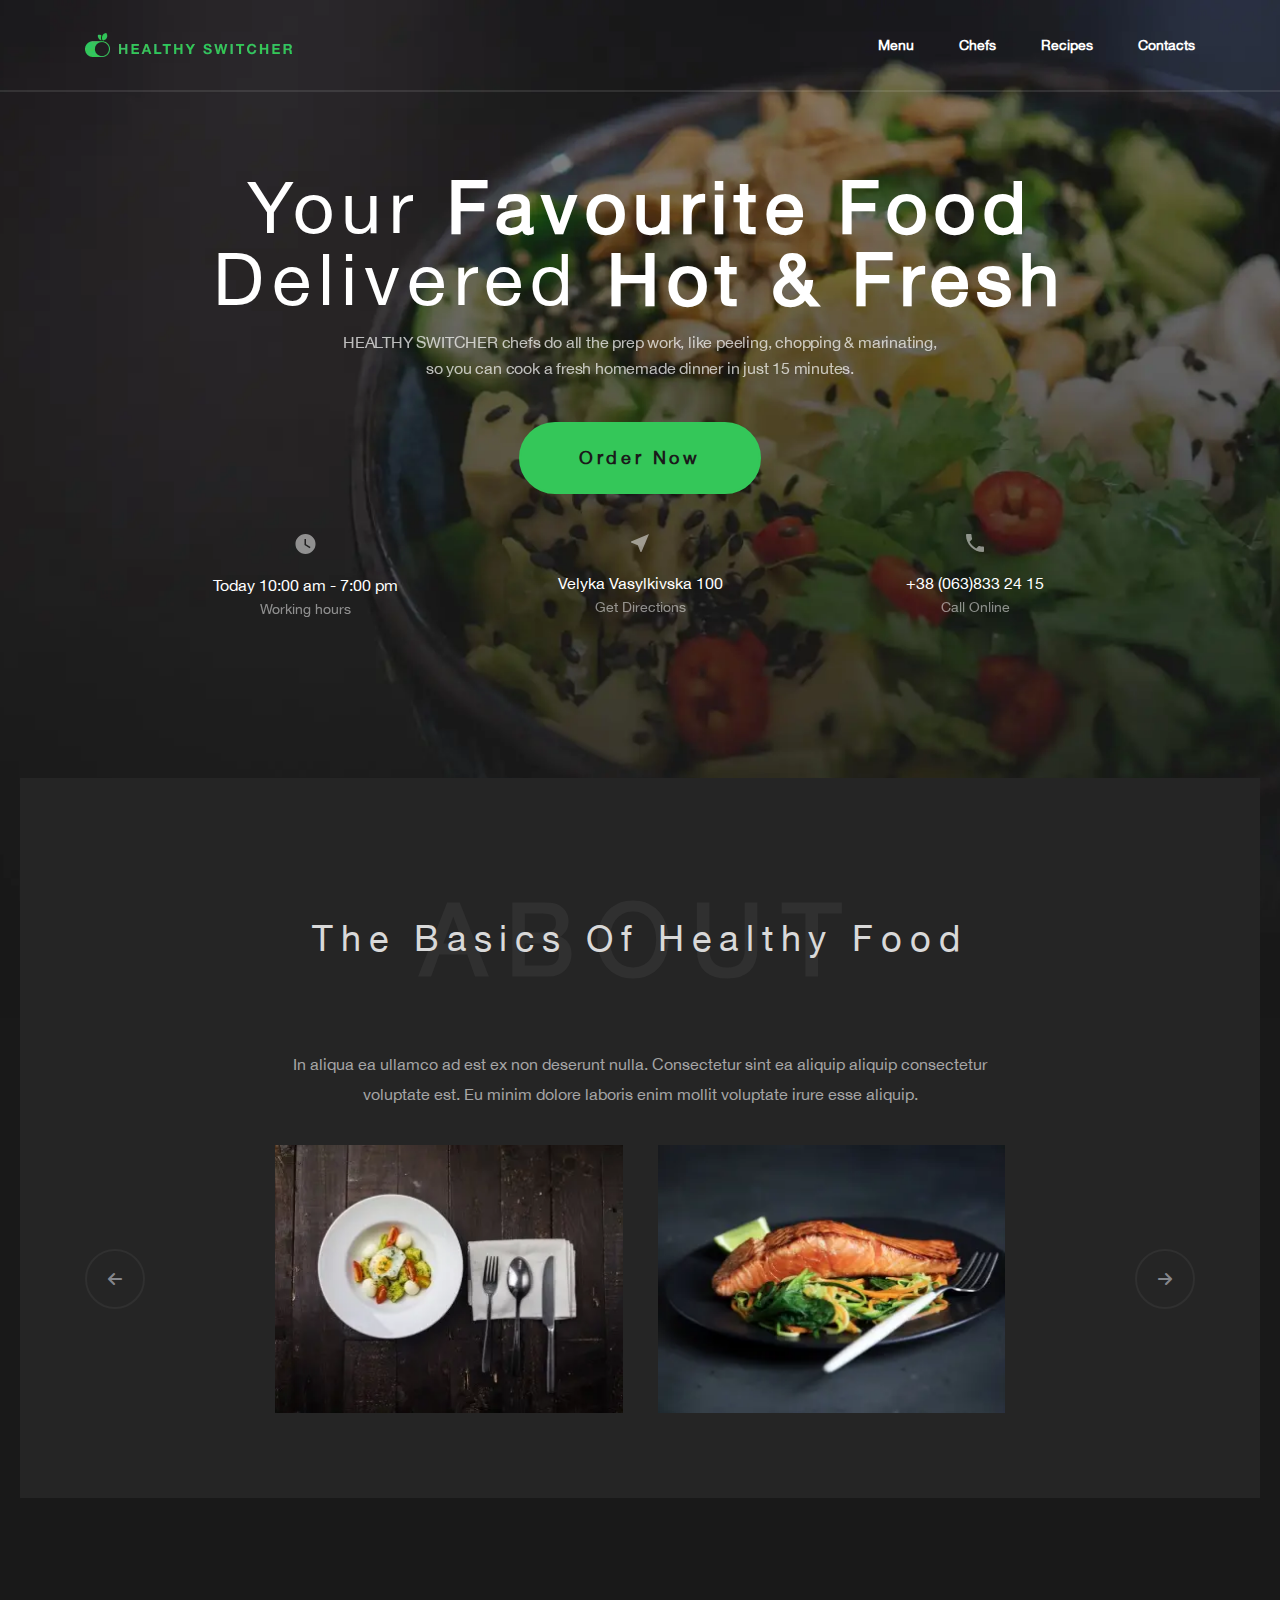
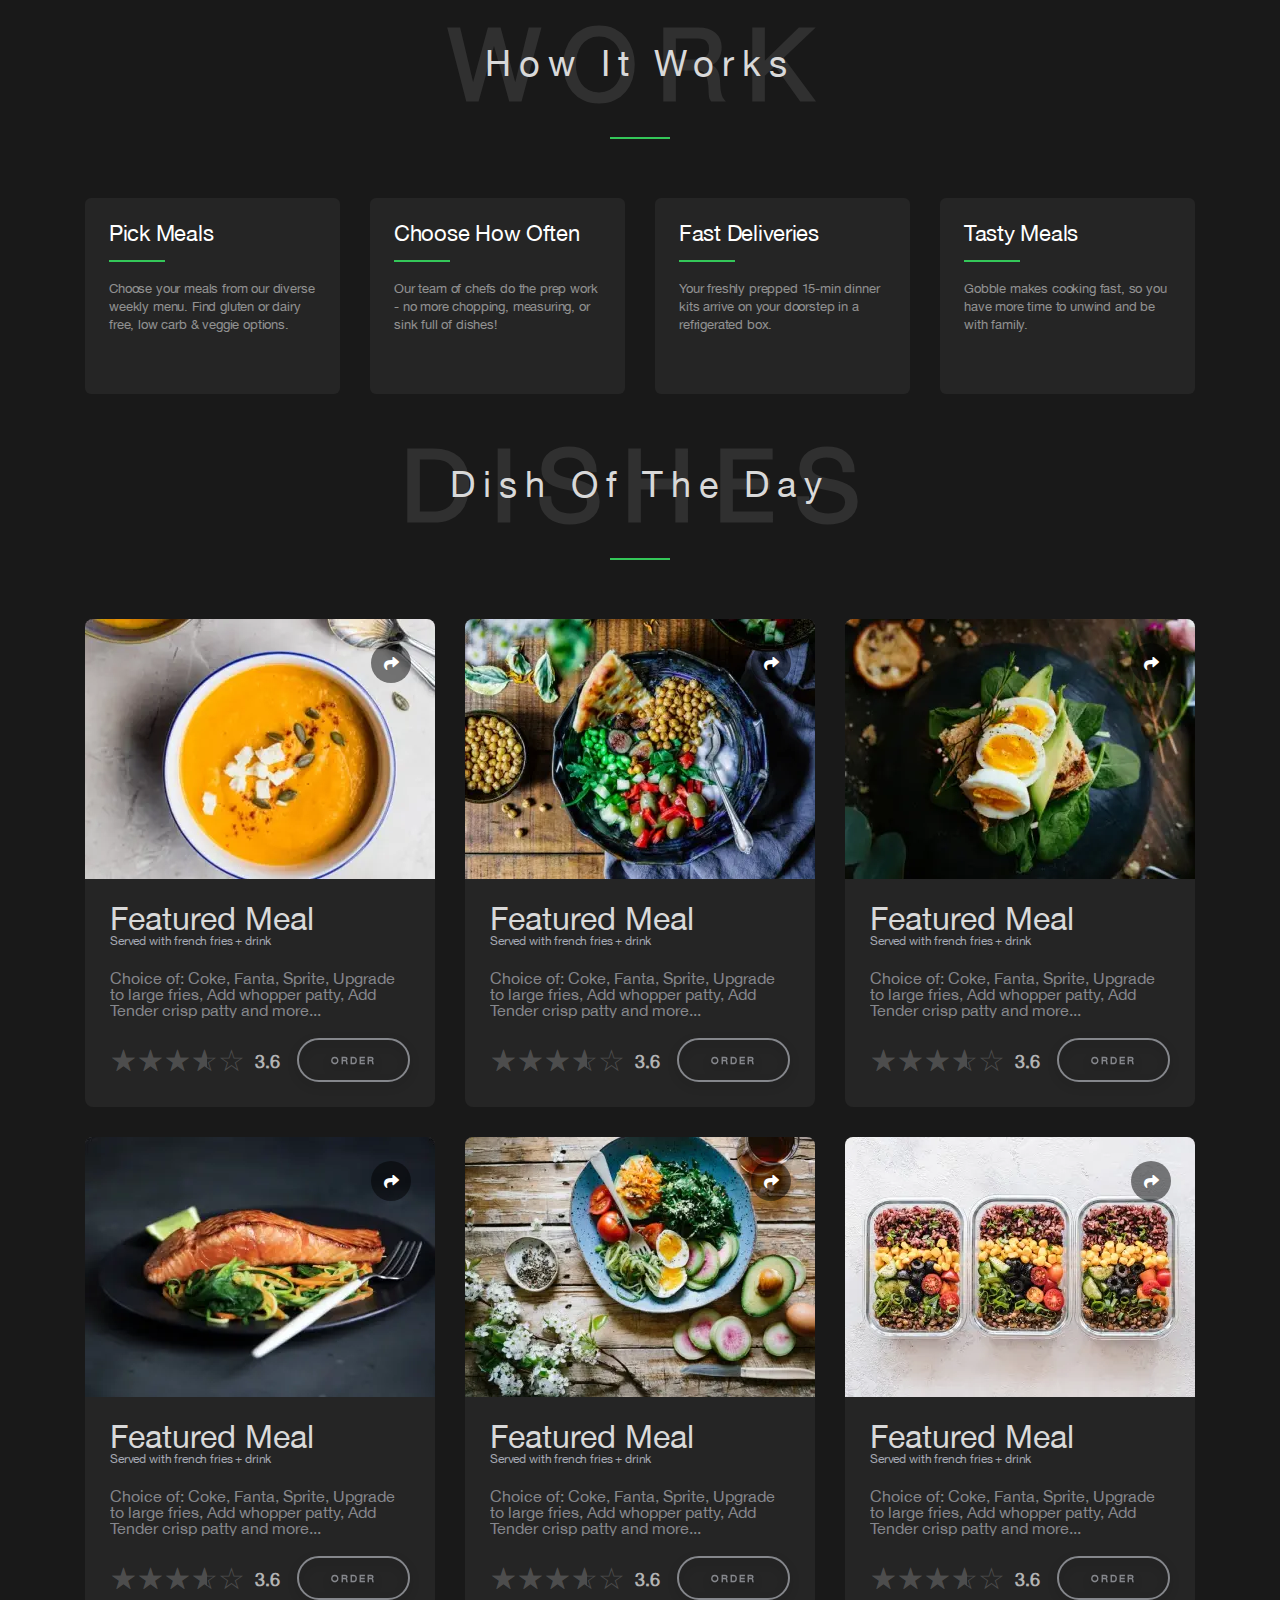
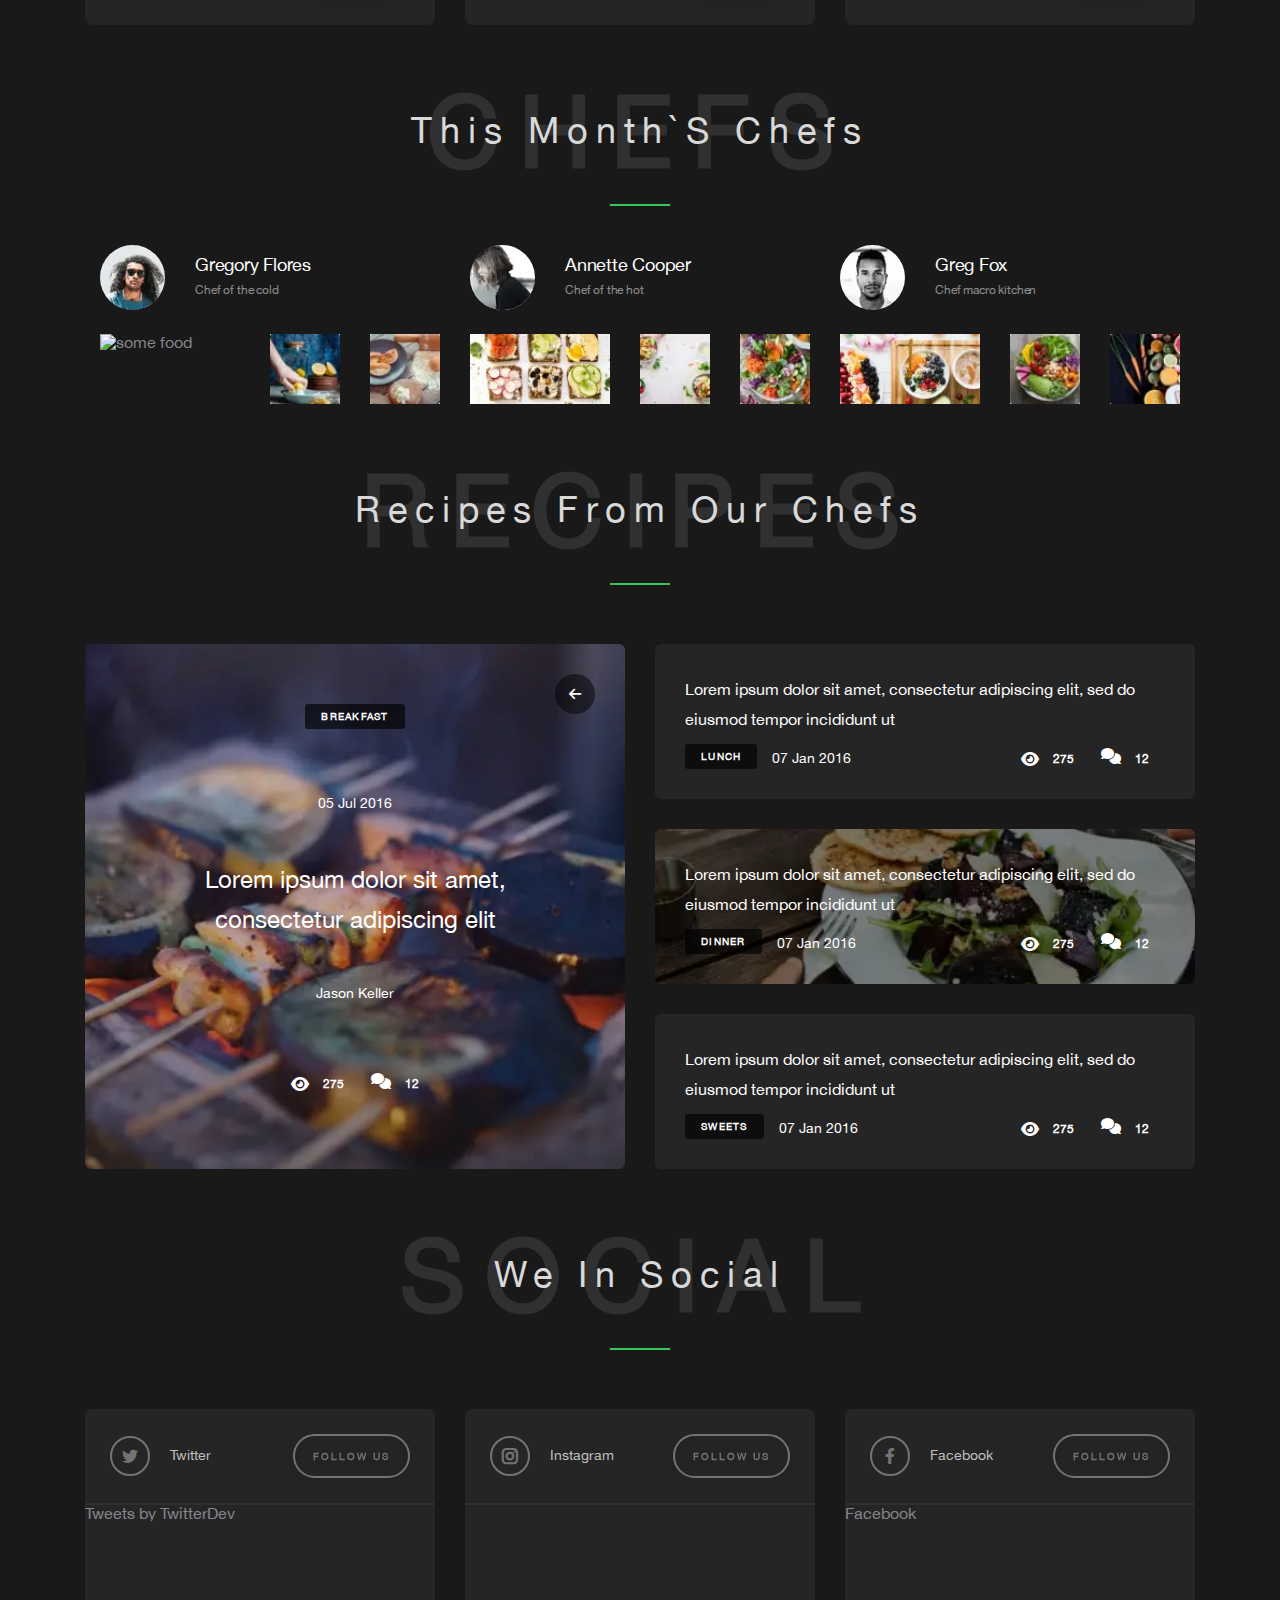
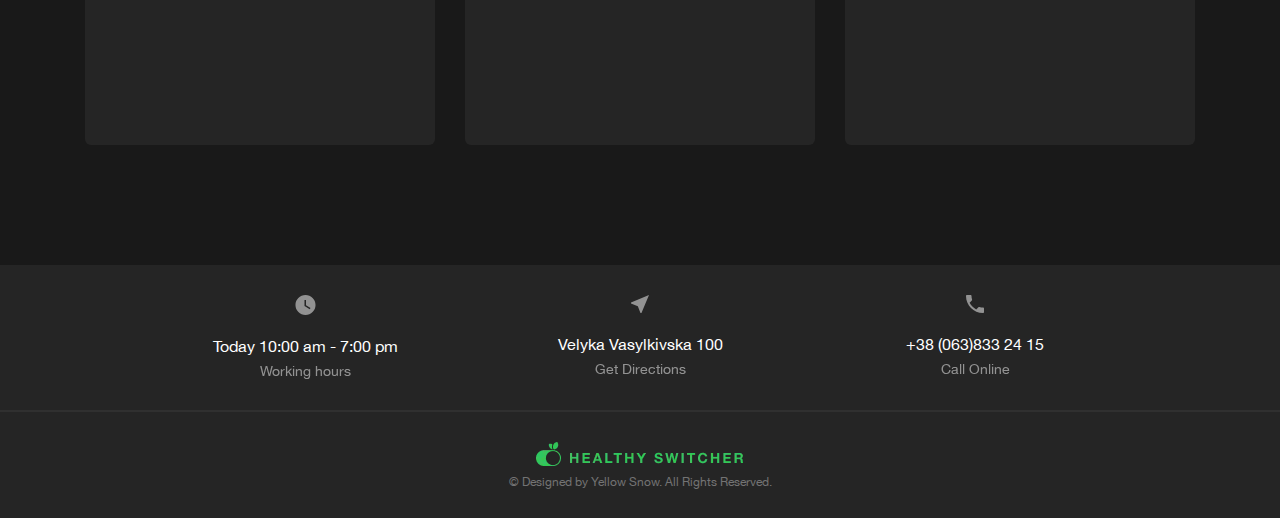
==== commit 7f75b43c: "Add files via upload" ====
--- a/index.html
+++ b/index.html
@@ -6,7 +6,7 @@
 	<meta charset="UTF-8">
 	<meta name="format-detection" content="telephone=no">
 	<!-- <style>body{opacity: 0;}</style> -->
-	<link rel="stylesheet" href="css/style.min.css?_v=20220816190028">
+	<link rel="stylesheet" href="css/style.min.css?_v=20220816192928">
 	<link rel="shortcut icon" href="favicon.ico">
 	<!-- <meta name="robots" content="noindex, nofollow"> -->
 	<meta name="viewport" content="width=device-width, initial-scale=1.0">
@@ -46,7 +46,7 @@
 						<div class="contact-head-block__item">
 							<div class="contact-head-block__body">
 								<div class="contact-head-block__icon">
-									<img data-src="img/icons/_clock.svg" alt="working hours">
+									<img src="img/icons/clock.svg" alt="working hours">
 								</div>
 								<div class="contact-head-block__title">Today 10:00 am - 7:00 pm</div>
 								<p class="contact-head-block__text">Working hours</p>
@@ -67,7 +67,7 @@
 						<div class="contact-head-block__item">
 							<div class="contact-head-block__body">
 								<div class="contact-head-block__icon">
-									<img data-src="img/icons/_call.svg" alt="call">
+									<img src="img/icons/call.svg" alt="call">
 								</div>
 								<a href="tel:+380638332415" class="contact-head-block__title">+38 (063)833 24 15</a>
 								<p class="contact-head-block__text">Call Online</p>
@@ -576,7 +576,7 @@
 							<button data-spoller type="submit" class="spoller-btn"></button>
 							<div class="item-social__body twit spollers__body">
 								<a class="twitter-timeline" data-theme="dark" href="https://twitter.com/TwitterDev?ref_src=twsrc%5Etfw">Tweets by TwitterDev</a>
-								<script async src="https://platform.twitter.com/widgets.js?_v=20220816190028" charset="utf-8"></script>
+								<script async src="https://platform.twitter.com/widgets.js?_v=20220816192928" charset="utf-8"></script>
 							</div>
 						</div>
 						<div class="social__item item-social">
@@ -696,7 +696,7 @@
 					<div class="contact-head-block__item">
 						<div class="contact-head-block__body">
 							<div class="contact-head-block__icon">
-								<img src="img/icons/_clock.svg" alt="working hours">
+								<img src="img/icons/clock.svg" alt="working hours">
 							</div>
 							<div class="contact-head-block__title">Today 10:00 am - 7:00 pm</div>
 							<p class="contact-head-block__text">Working hours</p>
@@ -706,7 +706,7 @@
 					<div class="contact-head-block__item">
 						<div class="contact-head-block__body">
 							<div class="contact-head-block__icon">
-								<img src="img/icons/arrow.svg" alt="get direction">
+								<img data-src="img/icons/arrow.svg" alt="get direction">
 							</div>
 							<a href="geo:50.42667438166926, 30.5154741270539" class="contact-head-block__title">Velyka
 								Vasylkivska 100</a>
@@ -717,7 +717,7 @@
 					<div class="contact-head-block__item">
 						<div class="contact-head-block__body">
 							<div class="contact-head-block__icon">
-								<img src="img/icons/_call.svg" alt="call">
+								<img data-src="img/icons/call.svg" alt="call">
 							</div>
 							<a href="tel:+380638332415" class="contact-head-block__title">+38 (063)833 24 15</a>
 							<p class="contact-head-block__text">Call Online</p>
@@ -734,9 +734,9 @@
 		</footer>
 	</div>
 
-	<script src="js/app.min.js?_v=20220816190028"></script>
+	<script src="js/app.min.js?_v=20220816192928"></script>
 	<div id="fb-root"></div>
-	<script async defer crossorigin="anonymous" src="https://connect.facebook.net/ru_RU/sdk.js?_v=20220816190028#xfbml=1&version=v14.0" nonce="S9CRSdUK"></script>
+	<script async defer crossorigin="anonymous" src="https://connect.facebook.net/ru_RU/sdk.js?_v=20220816192928#xfbml=1&version=v14.0" nonce="S9CRSdUK"></script>
 </body>
 
-</html>
+</html>--- a/css/style.min.css
+++ b/css/style.min.css
@@ -1 +1 @@
-@charset "UTF-8";@font-face{font-family:HelveticaNeue;font-display:swap;src:url(../fonts/HelveticaNeue-CondensedBlack.woff2) format("woff2"),url(../fonts/HelveticaNeue-CondensedBlack.woff) format("woff");font-weight:400;font-style:normal}@font-face{font-family:HelveticaNeue;font-display:swap;src:url(../fonts/HelveticaNeue-CondensedBold.woff2) format("woff2"),url(../fonts/HelveticaNeue-CondensedBold.woff) format("woff");font-weight:400;font-style:normal}@font-face{font-family:HelveticaNeue;font-display:swap;src:url(../fonts/HelveticaNeue.woff2) format("woff2"),url(../fonts/HelveticaNeue.woff) format("woff");font-weight:400;font-style:normal}@font-face{font-family:icons;font-display:swap;src:url(../fonts/icons.woff2) format("woff2"),url(../fonts/icons.woff) format("woff");font-weight:400;font-style:normal}.body-item-social__link::before,.column-recipes__comment::before,.column-recipes__link::before,.column-recipes__view::before,.item-dish__arrow::before,.item-social__logo_fb::before,.item-social__logo_inst::before,.item-social__logo_twit::before,.spoller-btn,.swiper-button-next,.swiper-button-prev,[class*=_icon-]:before{font-family:icons;font-style:normal;font-weight:400;font-variant:normal;text-transform:none;line-height:1;-webkit-font-smoothing:antialiased;-moz-osx-font-smoothing:grayscale}[class*=_icon-]:before{display:block}._icon-arrow-right-solid:before,.swiper-button-next:before{content:"\e900"}._icon-arrow-left-solid:before,.body-item-social__link:before,.column-recipes__link:before,.swiper-button-prev:before{content:"\e901"}._icon-arrow-dish:before,.item-dish__arrow:before{content:"\e902"}._icon-eye:before,.column-recipes__view:before{content:"\e903"}._icon-comment:before,.column-recipes__comment:before{content:"\e904"}._icon-facebook:before,.item-social__logo_fb:before{content:"\e905"}._icon-instagram:before,.item-social__logo_inst:before{content:"\e906"}._icon-twitter:before,.item-social__logo_twit:before{content:"\e907"}._icon-angles-down-solid:before,.spoller-btn:before{content:"\e908"}*{padding:0;margin:0;border:0}*,:after,:before{-webkit-box-sizing:border-box;box-sizing:border-box}body,html{height:100%;min-width:320px}body{color:#85878c;line-height:1;font-family:HelveticaNeue;font-size:1rem;-ms-text-size-adjust:100%;-moz-text-size-adjust:100%;-webkit-text-size-adjust:100%;-webkit-font-smoothing:antialiased;-moz-osx-font-smoothing:grayscale}button,input,textarea{font-family:HelveticaNeue;font-size:inherit}button{cursor:pointer;color:inherit;background-color:inherit}a{color:inherit}a:link,a:visited{text-decoration:none}a:hover{text-decoration:none}ul li{list-style:none}img{vertical-align:top}h1,h2,h3,h4,h5,h6{font-weight:inherit;font-size:inherit}body{background-color:#191919}.lock body{overflow:hidden;-ms-touch-action:none;touch-action:none}.wrapper{min-height:100%;display:-webkit-box;display:-ms-flexbox;display:flex;-webkit-box-orient:vertical;-webkit-box-direction:normal;-ms-flex-direction:column;flex-direction:column;overflow:hidden}.wrapper>main{-webkit-box-flex:1;-ms-flex:1 1 auto;flex:1 1 auto}.wrapper>*{min-width:0}[class*=__container]{max-width:69.375rem;-webkit-box-sizing:content-box;box-sizing:content-box;margin:0 auto;padding:0 .9375rem}.button{display:-webkit-inline-box;display:-ms-inline-flexbox;display:inline-flex;padding:1.4375rem 3.625rem;font-weight:700;font-size:1.125rem;line-height:122%;text-align:center;letter-spacing:.2em;color:#1a1a1a;background-color:#34c759;border-radius:2.6875rem;border:2px solid #34c759;-webkit-transition:all .3s ease;-o-transition:all .3s ease;transition:all .3s ease}.rating{display:-webkit-box;display:-ms-flexbox;display:flex;-webkit-box-align:end;-ms-flex-align:end;align-items:flex-end;font-size:40px;line-height:.75;-webkit-transition:opacity .3s ease 0s;-o-transition:opacity .3s ease 0s;transition:opacity .3s ease 0s}.rating.rating_sending{opacity:.2}.rating.rating_set .rating__active,.rating.rating_set .rating__item{cursor:pointer}.rating__body{position:relative}.rating__body::before{content:"☆☆☆☆☆";display:block;color:#4d4d4d}@supports (font-size:clamp(1.5625rem ,1.4405487805rem + 0.6097560976vw ,1.875rem)){.rating__body::before{font-size:clamp(1.5625rem ,1.4405487805rem + .6097560976vw ,1.875rem)}}@supports not (font-size:clamp(1.5625rem ,1.4405487805rem + 0.6097560976vw ,1.875rem)){.rating__body::before{font-size:calc(1.5625rem + .3125 * (100vw - 20rem)/ 51.25)}}.rating__active{position:absolute;width:0%;height:100%;top:0;left:0;overflow:hidden}.rating__active::before{content:"★★★★★";position:absolute;width:100%;height:100%;top:0;left:0;color:#4d4d4d}@supports (font-size:clamp(1.5625rem ,1.4405487805rem + 0.6097560976vw ,1.875rem)){.rating__active::before{font-size:clamp(1.5625rem ,1.4405487805rem + .6097560976vw ,1.875rem)}}@supports not (font-size:clamp(1.5625rem ,1.4405487805rem + 0.6097560976vw ,1.875rem)){.rating__active::before{font-size:calc(1.5625rem + .3125 * (100vw - 20rem)/ 51.25)}}.rating__items{display:-webkit-box;display:-ms-flexbox;display:flex;position:absolute;width:100%;height:100%;top:0;left:0}.rating__item{-webkit-box-flex:0;-ms-flex:0 0 20%;flex:0 0 20%;height:100%;opacity:0}.rating__value{font-family:HelveticaNeue;font-weight:700;line-height:1;padding:0 0 0 10px;color:#b3b3b3}@supports (font-size:clamp(0.9375rem ,0.8643292683rem + 0.3658536585vw ,1.125rem)){.rating__value{font-size:clamp(.9375rem ,.8643292683rem + .3658536585vw ,1.125rem)}}@supports not (font-size:clamp(0.9375rem ,0.8643292683rem + 0.3658536585vw ,1.125rem)){.rating__value{font-size:calc(.9375rem + .1875 * (100vw - 20rem)/ 51.25)}}[class*=-ibg]{position:relative}[class*=-ibg] img{position:absolute;width:100%;height:100%;top:0;left:0;-o-object-fit:cover;object-fit:cover}[class*=-ibg_contain] img{-o-object-fit:contain;object-fit:contain}.title-block{width:100%}.title-block__title{font-weight:900;line-height:150%;text-align:center;letter-spacing:.2em;color:#303030;position:relative;text-transform:uppercase;z-index:2}@supports (font-size:clamp(4.375rem ,3.6432926829rem + 3.6585365854vw ,6.25rem)){.title-block__title{font-size:clamp(4.375rem ,3.6432926829rem + 3.6585365854vw ,6.25rem)}}@supports not (font-size:clamp(4.375rem ,3.6432926829rem + 3.6585365854vw ,6.25rem)){.title-block__title{font-size:calc(4.375rem + 1.875 * (100vw - 20rem)/ 51.25)}}.title-block__title::before{content:"";width:100%;font-style:normal;font-weight:400;line-height:100%;text-align:center;letter-spacing:.22em;text-transform:capitalize;color:#d9d9d9;top:50%;left:50%;-webkit-transform:translate(-50%,-50%);-ms-transform:translate(-50%,-50%);transform:translate(-50%,-50%);position:absolute}@supports (font-size:clamp(1.25rem ,0.8597560976rem + 1.9512195122vw ,2.25rem)){.title-block__title::before{font-size:clamp(1.25rem ,.8597560976rem + 1.9512195122vw ,2.25rem)}}@supports not (font-size:clamp(1.25rem ,0.8597560976rem + 1.9512195122vw ,2.25rem)){.title-block__title::before{font-size:calc(1.25rem + 1 * (100vw - 20rem)/ 51.25)}}[data-bg]{position:relative;overflow:hidden}.bg-item{position:absolute;top:-15%;left:0;width:100%;height:130%}.icon-menu{display:none}.header{border-bottom:2px solid rgba(255,255,255,.1);position:absolute;z-index:99;width:100%}.header._header-scroll{position:fixed;top:-200%;background-color:rgba(0,0,0,.7)}.header._header-show{top:0;-webkit-transition:top .3s ease;-o-transition:top .3s ease;transition:top .3s ease}.header__container{display:-webkit-box;display:-ms-flexbox;display:flex;-webkit-box-align:center;-ms-flex-align:center;align-items:center;-webkit-box-pack:justify;-ms-flex-pack:justify;justify-content:space-between}@supports (min-height:clamp(5.625rem ,8.2317073171rem + -3.6585365854vw ,7.5rem)){.header__container{min-height:clamp(5.625rem ,8.2317073171rem + -3.6585365854vw ,7.5rem)}}@supports not (min-height:clamp(5.625rem ,8.2317073171rem + -3.6585365854vw ,7.5rem)){.header__container{min-height:calc(7.5rem + -1.875 * (100vw - 20rem)/ 51.25)}}.header__logo{position:relative;z-index:12}.menu__list{display:-webkit-box;display:-ms-flexbox;display:flex;gap:.3125rem 2.8125rem}.menu__item{font-weight:700;font-size:.875rem}.menu__link{font-weight:700;font-size:.875rem;text-transform:capitalize;color:#fff;-webkit-transition:color .3s ease;-o-transition:color .3s ease;transition:color .3s ease}._navigator-active .menu__link{color:#34c759;-webkit-transition:color .3s ease;-o-transition:color .3s ease;transition:color .3s ease}.menu__icon{position:relative;z-index:12}.footer{background-color:#252525;padding:1.875rem 0}.footer__container{display:-ms-grid;display:grid;justify-items:center}.footer__contact{width:100%}@supports (padding-bottom:clamp(0.9375rem ,0.5716463415rem + 1.8292682927vw ,1.875rem)){.footer__contact{padding-bottom:clamp(.9375rem ,.5716463415rem + 1.8292682927vw ,1.875rem)}}@supports not (padding-bottom:clamp(0.9375rem ,0.5716463415rem + 1.8292682927vw ,1.875rem)){.footer__contact{padding-bottom:calc(.9375rem + .9375 * (100vw - 20rem)/ 51.25)}}.footer__bottom{border-top:2px solid #303030;display:-webkit-box;display:-ms-flexbox;display:flex;-webkit-box-orient:vertical;-webkit-box-direction:normal;-ms-flex-direction:column;flex-direction:column;-webkit-box-align:center;-ms-flex-align:center;align-items:center;row-gap:.625rem}@supports (padding-top:clamp(0.9375rem ,0.5716463415rem + 1.8292682927vw ,1.875rem)){.footer__bottom{padding-top:clamp(.9375rem ,.5716463415rem + 1.8292682927vw ,1.875rem)}}@supports not (padding-top:clamp(0.9375rem ,0.5716463415rem + 1.8292682927vw ,1.875rem)){.footer__bottom{padding-top:calc(.9375rem + .9375 * (100vw - 20rem)/ 51.25)}}.footer__text{font-size:.75rem;line-height:100%;text-align:center;color:#737373}.head-block{position:relative}@supports (padding-top:clamp(5.625rem ,8.2317073171rem + -3.6585365854vw ,7.5rem)){.head-block{padding-top:clamp(5.625rem ,8.2317073171rem + -3.6585365854vw ,7.5rem)}}@supports not (padding-top:clamp(5.625rem ,8.2317073171rem + -3.6585365854vw ,7.5rem)){.head-block{padding-top:calc(7.5rem + -1.875 * (100vw - 20rem)/ 51.25)}}.head-block__container{position:relative;z-index:2;display:-ms-grid;display:grid;gap:2.5rem;-webkit-box-pack:center;-ms-flex-pack:center;justify-content:center;justify-items:center}@supports (padding-top:clamp(5rem ,7.6067073171rem + -3.6585365854vw ,6.875rem)){.head-block__container{padding-top:clamp(5rem ,7.6067073171rem + -3.6585365854vw ,6.875rem)}}@supports not (padding-top:clamp(5rem ,7.6067073171rem + -3.6585365854vw ,6.875rem)){.head-block__container{padding-top:calc(6.875rem + -1.875 * (100vw - 20rem)/ 51.25)}}@supports (padding-bottom:clamp(12.5rem ,7.6219512195rem + 24.3902439024vw ,25rem)){.head-block__container{padding-bottom:clamp(12.5rem ,7.6219512195rem + 24.3902439024vw ,25rem)}}@supports not (padding-bottom:clamp(12.5rem ,7.6219512195rem + 24.3902439024vw ,25rem)){.head-block__container{padding-bottom:calc(12.5rem + 12.5 * (100vw - 20rem)/ 51.25)}}.head-block__body{display:-webkit-box;display:-ms-flexbox;display:flex;gap:1rem;-webkit-box-orient:vertical;-webkit-box-direction:normal;-ms-flex-direction:column;flex-direction:column;-webkit-box-align:center;-ms-flex-align:center;align-items:center}.head-block__title{font-weight:400;line-height:100%;text-align:center;letter-spacing:.1em;text-transform:capitalize;color:#fff}@supports (font-size:clamp(2.5rem ,1.7195121951rem + 3.9024390244vw ,4.5rem)){.head-block__title{font-size:clamp(2.5rem ,1.7195121951rem + 3.9024390244vw ,4.5rem)}}@supports not (font-size:clamp(2.5rem ,1.7195121951rem + 3.9024390244vw ,4.5rem)){.head-block__title{font-size:calc(2.5rem + 2 * (100vw - 20rem)/ 51.25)}}.head-block__title_bold{font-weight:700}.head-block__text{font-weight:400;line-height:162%;text-align:center;letter-spacing:-.2px;color:#fff;opacity:.7;max-width:37.1875rem;width:100%}.head-block__bg{position:absolute;width:100%;height:100%;top:0;left:0}.head-block__bg img{position:absolute;width:100%;height:100%;top:0;left:0;-o-object-fit:cover;object-fit:cover}.contact-head-block{display:-webkit-box;display:-ms-flexbox;display:flex;max-width:57.1875rem;width:100%;-ms-grid-column-align:center;justify-self:center}@supports (gap:clamp(1.5625rem ,-0.0228658537rem + 7.9268292683vw ,5.625rem)){.contact-head-block{gap:clamp(1.5625rem ,-.0228658537rem + 7.9268292683vw ,5.625rem)}}@supports not (gap:clamp(1.5625rem ,-0.0228658537rem + 7.9268292683vw ,5.625rem)){.contact-head-block{gap:calc(1.5625rem + 4.0625 * (100vw - 20rem)/ 51.25)}}.contact-head-block__item{-webkit-box-flex:0;-ms-flex:0 1 33.333%;flex:0 1 33.333%;display:-ms-grid;display:grid;justify-items:center;-webkit-box-pack:center;-ms-flex-pack:center;justify-content:center;row-gap:1.25rem;padding:0 .9375rem}.contact-head-block__body{margin:0 -.9375rem}.contact-head-block__icon{margin-bottom:1rem;text-align:center}.contact-head-block__title{line-height:188%;text-align:center;color:#fff}.contact-head-block__text{font-size:.875rem;line-height:129%;text-align:center;color:#fff;opacity:.5}.about-us__container{display:-ms-grid;display:grid;gap:2.25rem;min-width:0;justify-items:center;background-color:#252525;position:relative}@supports (margin-top:clamp(-15rem ,2.3780487805rem + -24.3902439024vw ,-2.5rem)){.about-us__container{margin-top:clamp(-15rem ,2.3780487805rem + -24.3902439024vw ,-2.5rem)}}@supports not (margin-top:clamp(-15rem ,2.3780487805rem + -24.3902439024vw ,-2.5rem)){.about-us__container{margin-top:calc(-2.5rem + -12.5 * (100vw - 20rem)/ 51.25)}}@supports (padding-top:clamp(2.5rem ,1.4024390244rem + 5.487804878vw ,5.3125rem)){.about-us__container{padding-top:clamp(2.5rem ,1.4024390244rem + 5.487804878vw ,5.3125rem)}}@supports not (padding-top:clamp(2.5rem ,1.4024390244rem + 5.487804878vw ,5.3125rem)){.about-us__container{padding-top:calc(2.5rem + 2.8125 * (100vw - 20rem)/ 51.25)}}@supports (padding-bottom:clamp(2.5rem ,1.4024390244rem + 5.487804878vw ,5.3125rem)){.about-us__container{padding-bottom:clamp(2.5rem ,1.4024390244rem + 5.487804878vw ,5.3125rem)}}@supports not (padding-bottom:clamp(2.5rem ,1.4024390244rem + 5.487804878vw ,5.3125rem)){.about-us__container{padding-bottom:calc(2.5rem + 2.8125 * (100vw - 20rem)/ 51.25)}}@supports (padding-left:clamp(0.9375rem ,-0.2820121951rem + 6.0975609756vw ,4.0625rem)){.about-us__container{padding-left:clamp(.9375rem ,-.2820121951rem + 6.0975609756vw ,4.0625rem)}}@supports not (padding-left:clamp(0.9375rem ,-0.2820121951rem + 6.0975609756vw ,4.0625rem)){.about-us__container{padding-left:calc(.9375rem + 3.125 * (100vw - 20rem)/ 51.25)}}@supports (padding-right:clamp(0.9375rem ,-0.2820121951rem + 6.0975609756vw ,4.0625rem)){.about-us__container{padding-right:clamp(.9375rem ,-.2820121951rem + 6.0975609756vw ,4.0625rem)}}@supports not (padding-right:clamp(0.9375rem ,-0.2820121951rem + 6.0975609756vw ,4.0625rem)){.about-us__container{padding-right:calc(.9375rem + 3.125 * (100vw - 20rem)/ 51.25)}}.about-us__text{line-height:188%;text-align:center;color:#a6a6a6;max-width:45.875rem;width:100%;text-align:center}.about-us__photos{position:relative;width:100%}.about-us__photos-box{min-width:0;display:-ms-grid;display:grid;width:100%;max-width:45.625rem;margin:0 auto}.about-us__slider{min-width:0}.about-us__wrapper{min-width:0}.about-us__slide{min-width:0}.about-us__image{position:relative;padding-bottom:77.1428571429%}.about-us__image img{position:absolute;width:100%;height:100%;top:0;left:0;-o-object-fit:cover;object-fit:cover}.about-us .title-block__title::before{content:"The Basics Of Healthy Food"}.swiper-button-next,.swiper-button-prev{position:absolute;width:3.75rem;height:3.75rem;border:2px solid #303030;border-radius:50%;top:50%;z-index:2;-webkit-transform:translate(0,-50%);-ms-transform:translate(0,-50%);transform:translate(0,-50%);-webkit-transition:all .3s ease;-o-transition:all .3s ease;transition:all .3s ease}.swiper-button-prev{left:0}.swiper-button-next{right:0}.work__container{display:-ms-grid;display:grid}@supports (padding-top:clamp(2.5rem ,1.2804878049rem + 6.0975609756vw ,5.625rem)){.work__container{padding-top:clamp(2.5rem ,1.2804878049rem + 6.0975609756vw ,5.625rem)}}@supports not (padding-top:clamp(2.5rem ,1.2804878049rem + 6.0975609756vw ,5.625rem)){.work__container{padding-top:calc(2.5rem + 3.125 * (100vw - 20rem)/ 51.25)}}@supports (gap:clamp(2.5rem ,2.012195122rem + 2.4390243902vw ,3.75rem)){.work__container{gap:clamp(2.5rem ,2.012195122rem + 2.4390243902vw ,3.75rem)}}@supports not (gap:clamp(2.5rem ,2.012195122rem + 2.4390243902vw ,3.75rem)){.work__container{gap:calc(2.5rem + 1.25 * (100vw - 20rem)/ 51.25)}}.work__header .title-block__title::before{content:"how it works"}.work__header .title-block__title::after{content:"";width:60px;height:2px;background:#34c759;top:100%;left:50%;-webkit-transform:translate(-50%,-50%);-ms-transform:translate(-50%,-50%);transform:translate(-50%,-50%);position:absolute}.work__items{display:-ms-grid;display:grid;gap:1.875rem;-webkit-box-align:stretch;-ms-flex-align:stretch;align-items:stretch;-ms-flex-line-pack:stretch;align-content:stretch}.item-work{background-color:#252525;border-radius:.375rem;-webkit-transition:all .3s ease;-o-transition:all .3s ease;transition:all .3s ease}.item-work__body{padding:1.5rem 1.5rem 3.75rem 1.5rem;display:-ms-grid;display:grid;gap:2.25rem}.item-work__title{line-height:100%;letter-spacing:-.275px;text-transform:capitalize;color:#fff;position:relative}@supports (font-size:clamp(1.125rem ,1.0274390244rem + 0.487804878vw ,1.375rem)){.item-work__title{font-size:clamp(1.125rem ,1.0274390244rem + .487804878vw ,1.375rem)}}@supports not (font-size:clamp(1.125rem ,1.0274390244rem + 0.487804878vw ,1.375rem)){.item-work__title{font-size:calc(1.125rem + .25 * (100vw - 20rem)/ 51.25)}}.item-work__title::after{content:"";bottom:-1.125rem;left:0;width:3.5rem;height:.125rem;background-color:#34c759;position:absolute}.item-work__text{font-weight:400;font-size:.8125rem;line-height:138%;letter-spacing:-.1625px;color:rgba(255,255,255,.5)}.dishes{padding:.9375rem 0}.dishes__container{display:-ms-grid;display:grid}@supports (gap:clamp(2.5rem ,2.012195122rem + 2.4390243902vw ,3.75rem)){.dishes__container{gap:clamp(2.5rem ,2.012195122rem + 2.4390243902vw ,3.75rem)}}@supports not (gap:clamp(2.5rem ,2.012195122rem + 2.4390243902vw ,3.75rem)){.dishes__container{gap:calc(2.5rem + 1.25 * (100vw - 20rem)/ 51.25)}}.dishes__header .title-block__title::before{content:"Dish Of The Day"}.dishes__header .title-block__title::after{content:"";width:60px;height:2px;background:#34c759;top:100%;left:50%;-webkit-transform:translate(-50%,-50%);-ms-transform:translate(-50%,-50%);transform:translate(-50%,-50%);position:absolute}.dishes__body{display:-ms-grid;display:grid;gap:1.875rem}.dishes__item{background-color:#252525;border-radius:.5rem;position:relative;overflow:hidden}.item-dish{position:relative}.item-dish__arrow{position:absolute;top:1.5rem;right:1.5rem;width:2.5rem;height:2.5rem;border-radius:50%;z-index:3;background-color:rgba(0,0,0,.5);-webkit-transition:all .3s ease;-o-transition:all .3s ease;transition:all .3s ease}.item-dish__arrow::before{position:absolute;top:1.25rem;left:1.25rem;color:#fff;-webkit-transform:translate(-50%,-50%);-ms-transform:translate(-50%,-50%);transform:translate(-50%,-50%);font-size:.9375rem}.item-hover .item-dish__arrow{-webkit-transform:scale(1.15);-ms-transform:scale(1.15);transform:scale(1.15);-webkit-transition:all .3s ease;-o-transition:all .3s ease;transition:all .3s ease}.item-hover .item-dish__arrow::before{color:#34c759;-webkit-transition:all .3s ease;-o-transition:all .3s ease;transition:all .3s ease}.item-dish__image-ibg{position:relative;padding-bottom:74.2857142857%;display:block;overflow:hidden}.item-dish__image-ibg::before{content:"";width:100%;height:100%;top:0;left:0;background-color:rgba(0,0,0,.2);z-index:2;position:absolute;opacity:0;-webkit-transition:opacity .3s ease;-o-transition:opacity .3s ease;transition:opacity .3s ease}.item-hover .item-dish__image-ibg img{width:120%;height:120%;top:-10%;left:-10%;-webkit-transition:all .3s ease;-o-transition:all .3s ease;transition:all .3s ease}.item-hover .item-dish__image-ibg::before{opacity:1;-webkit-transition:opacity .3s ease;-o-transition:opacity .3s ease;transition:opacity .3s ease}.item-dish__image-ibg img{-webkit-transition:all .3s ease;-o-transition:all .3s ease;transition:all .3s ease}.item-dish__content{display:-ms-grid;display:grid;gap:1.25rem}@supports (padding:clamp(0.9375rem ,0.693597561rem + 1.2195121951vw ,1.5625rem)){.item-dish__content{padding:clamp(.9375rem ,.693597561rem + 1.2195121951vw ,1.5625rem)}}@supports not (padding:clamp(0.9375rem ,0.693597561rem + 1.2195121951vw ,1.5625rem)){.item-dish__content{padding:calc(.9375rem + .625 * (100vw - 20rem)/ 51.25)}}.item-dish__title{line-height:94%;color:#d9d9d9}@supports (font-size:clamp(1.5625rem ,1.3917682927rem + 0.8536585366vw ,2rem)){.item-dish__title{font-size:clamp(1.5625rem ,1.3917682927rem + .8536585366vw ,2rem)}}@supports not (font-size:clamp(1.5625rem ,1.3917682927rem + 0.8536585366vw ,2rem)){.item-dish__title{font-size:calc(1.5625rem + .4375 * (100vw - 20rem)/ 51.25)}}.item-dish__subtitle{font-size:.75rem;line-height:133%;letter-spacing:-.15px;color:#a4a8b2}.item-dish__text{display:-webkit-box;-webkit-box-orient:vertical;-webkit-line-clamp:3;overflow:hidden}.item-dish__footer{display:-webkit-box;display:-ms-flexbox;display:flex;-webkit-box-align:center;-ms-flex-align:center;align-items:center;-webkit-box-pack:justify;-ms-flex-pack:justify;justify-content:space-between}.item-dish__raiting{margin-right:.9375rem}.item-dish__button{padding-top:0;padding-bottom:0;text-transform:uppercase;font-weight:900;font-size:.625rem;line-height:400%;text-align:center;letter-spacing:.2em;color:#85878c;background-color:transparent;-webkit-transition:all .3s ease;-o-transition:all .3s ease;transition:all .3s ease;border:2px solid #85878c;-webkit-filter:drop-shadow(0 4px 4px rgba(0, 0, 0, .25));filter:drop-shadow(0 4px 4px rgba(0, 0, 0, .25))}@supports (padding-left:clamp(1.25rem ,-5.6388888889rem + 11.1111111111vw ,2rem)){.item-dish__button{padding-left:clamp(1.25rem ,-5.6388888889rem + 11.1111111111vw ,2rem)}}@supports not (padding-left:clamp(1.25rem ,-5.6388888889rem + 11.1111111111vw ,2rem)){.item-dish__button{padding-left:calc(1.25rem + .75 * (100vw - 62rem)/ 6.75)}}@supports (padding-right:clamp(1.25rem ,-5.6388888889rem + 11.1111111111vw ,2rem)){.item-dish__button{padding-right:clamp(1.25rem ,-5.6388888889rem + 11.1111111111vw ,2rem)}}@supports not (padding-right:clamp(1.25rem ,-5.6388888889rem + 11.1111111111vw ,2rem)){.item-dish__button{padding-right:calc(1.25rem + .75 * (100vw - 62rem)/ 6.75)}}.chefs{padding:.9375rem 0}.chefs__container{display:-ms-grid;display:grid;gap:2.5rem}.chefs__header .title-block__title::before{content:"This month`s chefs"}.chefs__header .title-block__title::after{content:"";width:60px;height:2px;background:#34c759;top:100%;left:50%;-webkit-transform:translate(-50%,-50%);-ms-transform:translate(-50%,-50%);transform:translate(-50%,-50%);position:absolute}.chefs__items{display:-webkit-box;display:-ms-flexbox;display:flex}.chefs__item{-webkit-box-flex:0;-ms-flex:0 1 33.333%;flex:0 1 33.333%}.chefs__body{display:-ms-grid;display:grid;gap:1.5rem;margin:0 .9375rem}.chefs__info{display:-ms-grid;display:grid;-ms-grid-columns:65px 2fr;grid-template-columns:65px 2fr;-webkit-box-align:center;-ms-flex-align:center;align-items:center}@supports (gap:clamp(0.9375rem ,0.5716463415rem + 1.8292682927vw ,1.875rem)){.chefs__info{gap:clamp(.9375rem ,.5716463415rem + 1.8292682927vw ,1.875rem)}}@supports not (gap:clamp(0.9375rem ,0.5716463415rem + 1.8292682927vw ,1.875rem)){.chefs__info{gap:calc(.9375rem + .9375 * (100vw - 20rem)/ 51.25)}}.chefs__image{-webkit-transition:-webkit-transform .3s ease;transition:-webkit-transform .3s ease;-o-transition:transform .3s ease;transition:transform .3s ease;transition:transform .3s ease,-webkit-transform .3s ease}.chefs__image img{border-radius:50%}.item-hover .chefs__image{-webkit-transform:scale(1.1);-ms-transform:scale(1.1);transform:scale(1.1);-webkit-transition:-webkit-transform .3s ease;transition:-webkit-transform .3s ease;-o-transition:transform .3s ease;transition:transform .3s ease;transition:transform .3s ease,-webkit-transform .3s ease}.chefs__titles{display:-ms-grid;display:grid;gap:.5625rem}.chefs__title{line-height:100%;letter-spacing:-.225px;color:#fff;-webkit-transition:color .3s ease;-o-transition:color .3s ease;transition:color .3s ease}@supports (font-size:clamp(1rem ,0.9512195122rem + 0.243902439vw ,1.125rem)){.chefs__title{font-size:clamp(1rem ,.9512195122rem + .243902439vw ,1.125rem)}}@supports not (font-size:clamp(1rem ,0.9512195122rem + 0.243902439vw ,1.125rem)){.chefs__title{font-size:calc(1rem + .125 * (100vw - 20rem)/ 51.25)}}.item-hover .chefs__title{color:#34c759;-webkit-transition:color .3s ease;-o-transition:color .3s ease;transition:color .3s ease}.chefs__subtitle{font-size:.75rem;line-height:133%;letter-spacing:-.15px;color:rgba(255,255,255,.5)}.photo-chefs{display:-ms-grid;display:grid;-ms-grid-columns:2fr 1fr 1fr;grid-template-columns:2fr 1fr 1fr}@supports (gap:clamp(0.9375rem ,0.5716463415rem + 1.8292682927vw ,1.875rem)){.photo-chefs{gap:clamp(.9375rem ,.5716463415rem + 1.8292682927vw ,1.875rem)}}@supports not (gap:clamp(0.9375rem ,0.5716463415rem + 1.8292682927vw ,1.875rem)){.photo-chefs{gap:calc(.9375rem + .9375 * (100vw - 20rem)/ 51.25)}}.photo-chefs__item{position:relative;padding-bottom:100%}.photo-chefs__item img{position:absolute;width:100%;height:100%;top:0;left:0;-o-object-fit:cover;object-fit:cover}.photo-chefs__item:first-child{padding-bottom:40.625%}.recipes{padding:.9375rem 0}.recipes__container{display:-ms-grid;display:grid}@supports (gap:clamp(2.5rem ,2.012195122rem + 2.4390243902vw ,3.75rem)){.recipes__container{gap:clamp(2.5rem ,2.012195122rem + 2.4390243902vw ,3.75rem)}}@supports not (gap:clamp(2.5rem ,2.012195122rem + 2.4390243902vw ,3.75rem)){.recipes__container{gap:calc(2.5rem + 1.25 * (100vw - 20rem)/ 51.25)}}.recipes__header .title-block__title::before{content:"Recipes From Our Chefs"}.recipes__header .title-block__title::after{content:"";width:60px;height:2px;background:#34c759;top:100%;left:50%;-webkit-transform:translate(-50%,-50%);-ms-transform:translate(-50%,-50%);transform:translate(-50%,-50%);position:absolute}.recipes__columns{display:-ms-grid;display:grid}@supports (gap:clamp(0.9375rem ,0.5716463415rem + 1.8292682927vw ,1.875rem)){.recipes__columns{gap:clamp(.9375rem ,.5716463415rem + 1.8292682927vw ,1.875rem)}}@supports not (gap:clamp(0.9375rem ,0.5716463415rem + 1.8292682927vw ,1.875rem)){.recipes__columns{gap:calc(.9375rem + .9375 * (100vw - 20rem)/ 51.25)}}.recipes__column{min-width:0;position:relative}.recipes__column:first-child{border-radius:.375rem}.recipes__column:last-child{display:-ms-grid;display:grid;-ms-grid-rows:(1fr)[3];grid-template-rows:repeat(3,1fr)}@supports (gap:clamp(0.9375rem ,0.5716463415rem + 1.8292682927vw ,1.875rem)){.recipes__column:last-child{gap:clamp(.9375rem ,.5716463415rem + 1.8292682927vw ,1.875rem)}}@supports not (gap:clamp(0.9375rem ,0.5716463415rem + 1.8292682927vw ,1.875rem)){.recipes__column:last-child{gap:calc(.9375rem + .9375 * (100vw - 20rem)/ 51.25)}}.item-hover.column-recipes::before,.item-hover.item-column-recipes::before{opacity:.7;-webkit-transition:opacity .3s ease;-o-transition:opacity .3s ease;transition:opacity .3s ease}.item-hover.item-column-recipes{background-color:#34c759;-webkit-transition:all .3s ease;-o-transition:all .3s ease;transition:all .3s ease}.column-recipes{position:relative}.column-recipes::before{content:"";position:absolute;width:100%;height:100%;top:0;left:0;background-color:#34c759;opacity:0;z-index:4;-webkit-transition:opacity .3s ease;-o-transition:opacity .3s ease;transition:opacity .3s ease}.no-webp .column-recipes .bg-item{background:url(../img/recipes/bg1.jpg) center/cover no-repeat}.column-recipes__link{position:absolute;top:1.875rem;right:1.875rem;width:2.5rem;height:2.5rem;border-radius:50%;z-index:5;background-color:rgba(0,0,0,.5);-webkit-transition:all .3s ease;-o-transition:all .3s ease;transition:all .3s ease}.column-recipes__link::before{position:absolute;top:1.25rem;left:1.25rem;color:#fff;-webkit-transform:translate(-50%,-50%);-ms-transform:translate(-50%,-50%);transform:translate(-50%,-50%);font-size:.875rem;-webkit-transition:color .3s ease;-o-transition:color .3s ease;transition:color .3s ease}.item-hover .column-recipes__link::before{color:#34c759;-webkit-transition:color .3s ease;-o-transition:color .3s ease;transition:color .3s ease}.column-recipes__body{position:relative;z-index:4;display:-ms-grid;display:grid;-webkit-box-pack:center;-ms-flex-pack:center;justify-content:center}@supports (padding:clamp(1.25rem ,0.2743902439rem + 4.8780487805vw ,3.75rem)){.column-recipes__body{padding:clamp(1.25rem ,.2743902439rem + 4.8780487805vw ,3.75rem)}}@supports not (padding:clamp(1.25rem ,0.2743902439rem + 4.8780487805vw ,3.75rem)){.column-recipes__body{padding:calc(1.25rem + 2.5 * (100vw - 20rem)/ 51.25)}}@supports (gap:clamp(2.5rem ,2.012195122rem + 2.4390243902vw ,3.75rem)){.column-recipes__body{gap:clamp(2.5rem ,2.012195122rem + 2.4390243902vw ,3.75rem)}}@supports not (gap:clamp(2.5rem ,2.012195122rem + 2.4390243902vw ,3.75rem)){.column-recipes__body{gap:calc(2.5rem + 1.25 * (100vw - 20rem)/ 51.25)}}.column-recipes__title{font-weight:900;font-size:.625rem;line-height:250%;text-align:center;letter-spacing:1.25px;text-transform:uppercase;color:#fff;background:rgba(0,0,0,.6509803922);padding:0 1rem;border-radius:.1875rem;display:inline-block;-ms-grid-column-align:center;justify-self:center}.column-recipes__contentent{display:-ms-grid;display:grid}@supports (gap:clamp(1.5625rem ,1.1966463415rem + 1.8292682927vw ,2.5rem)){.column-recipes__contentent{gap:clamp(1.5625rem ,1.1966463415rem + 1.8292682927vw ,2.5rem)}}@supports not (gap:clamp(1.5625rem ,1.1966463415rem + 1.8292682927vw ,2.5rem)){.column-recipes__contentent{gap:calc(1.5625rem + .9375 * (100vw - 20rem)/ 51.25)}}.column-recipes__date{font-size:.875rem;line-height:214%;color:#fff;text-transform:capitalize;text-align:center;-webkit-transition:color .3s ease;-o-transition:color .3s ease;transition:color .3s ease}.item-hover .column-recipes__date{-webkit-transition:color .3s ease;-o-transition:color .3s ease;transition:color .3s ease;color:#1a1a1a}.column-recipes__text{line-height:167%;text-align:center;color:#fff;-webkit-transition:color .3s ease;-o-transition:color .3s ease;transition:color .3s ease;display:-webkit-box;-webkit-box-orient:vertical;-webkit-line-clamp:3;overflow:hidden}@supports (font-size:clamp(1.125rem ,0.9786585366rem + 0.7317073171vw ,1.5rem)){.column-recipes__text{font-size:clamp(1.125rem ,.9786585366rem + .7317073171vw ,1.5rem)}}@supports not (font-size:clamp(1.125rem ,0.9786585366rem + 0.7317073171vw ,1.5rem)){.column-recipes__text{font-size:calc(1.125rem + .375 * (100vw - 20rem)/ 51.25)}}.item-hover .column-recipes__text{-webkit-transition:color .3s ease;-o-transition:color .3s ease;transition:color .3s ease;color:#1a1a1a}.column-recipes__author{font-size:.875rem;line-height:214%;color:#fff;text-transform:capitalize;text-align:center;-webkit-transition:color .3s ease;-o-transition:color .3s ease;transition:color .3s ease}.item-hover .column-recipes__author{color:#1a1a1a;-webkit-transition:color .3s ease;-o-transition:color .3s ease;transition:color .3s ease}.column-recipes__comments{-ms-grid-column-align:center;justify-self:center;display:-webkit-box;display:-ms-flexbox;display:flex;max-width:8.75rem;width:100%;font-weight:700;font-size:.75rem;line-height:250%;color:#fff;-webkit-box-pack:center;-ms-flex-pack:center;justify-content:center;-ms-flex-wrap:wrap;flex-wrap:wrap;-webkit-box-align:center;-ms-flex-align:center;align-items:center;-webkit-transition:color .3s ease;-o-transition:color .3s ease;transition:color .3s ease}.item-hover .column-recipes__comments{-webkit-transition:color .3s ease;-o-transition:color .3s ease;transition:color .3s ease;color:#1a1a1a}.column-recipes__view{display:-webkit-box;display:-ms-flexbox;display:flex;-webkit-box-align:center;-ms-flex-align:center;align-items:center}@supports (margin-right:clamp(0.9375rem ,0.6448170732rem + 1.4634146341vw ,1.6875rem)){.column-recipes__view{margin-right:clamp(.9375rem ,.6448170732rem + 1.4634146341vw ,1.6875rem)}}@supports not (margin-right:clamp(0.9375rem ,0.6448170732rem + 1.4634146341vw ,1.6875rem)){.column-recipes__view{margin-right:calc(.9375rem + .75 * (100vw - 20rem)/ 51.25)}}.column-recipes__view::before{margin-right:.875rem;font-size:1rem}.column-recipes__comment::before{margin-right:.875rem;font-size:1rem}.item-column-recipes{position:relative;min-width:0;-webkit-transition:all .3s ease;-o-transition:all .3s ease;transition:all .3s ease;border-radius:.375rem;background-color:#252525;padding:1.875rem 1.5625rem 1.5625rem 1.875rem;display:-ms-grid;display:grid;gap:.625rem}.item-column-recipes::before{content:"";position:absolute;width:100%;height:100%;top:0;left:0;background-color:#34c759;opacity:0;z-index:4;-webkit-transition:opacity .3s ease;-o-transition:opacity .3s ease;transition:opacity .3s ease}.no-webp .item-column-recipes .bg-item{background:url(../img/recipes/bg2.jpg) center/cover no-repeat}.item-column-recipes__text{font-size:1rem;line-height:188%;color:#fff;position:relative;z-index:4;display:-webkit-box;-webkit-box-orient:vertical;-webkit-line-clamp:3;overflow:hidden}.item-hover .item-column-recipes__text{-webkit-transition:color .3s ease;-o-transition:color .3s ease;transition:color .3s ease;color:#1a1a1a}.item-column-recipes__info{display:-webkit-box;display:-ms-flexbox;display:flex;-webkit-box-pack:justify;-ms-flex-pack:justify;justify-content:space-between;margin-right:.9375rem;position:relative;z-index:4}.item-column-recipes__titles{display:-webkit-box;display:-ms-flexbox;display:flex;-ms-flex-wrap:wrap;flex-wrap:wrap;-webkit-box-align:center;-ms-flex-align:center;align-items:center}.item-column-recipes__title{font-weight:900;font-size:.625rem;line-height:250%;text-align:center;letter-spacing:1.25px;text-transform:uppercase;color:#fff;background:rgba(0,0,0,.6509803922);padding:0 1rem;border-radius:.1875rem;display:inline-block;margin:0 .9375rem 0 0;-ms-flex-item-align:start;-ms-grid-row-align:start;align-self:start}.item-column-recipes__date{font-size:.875rem;line-height:214%;color:#fff;text-transform:capitalize}.item-hover .item-column-recipes__date{-webkit-transition:color .3s ease;-o-transition:color .3s ease;transition:color .3s ease;color:#1a1a1a}.social{padding-top:.9375rem}@supports (padding-bottom:clamp(3.75rem ,2.2865853659rem + 7.3170731707vw ,7.5rem)){.social{padding-bottom:clamp(3.75rem ,2.2865853659rem + 7.3170731707vw ,7.5rem)}}@supports not (padding-bottom:clamp(3.75rem ,2.2865853659rem + 7.3170731707vw ,7.5rem)){.social{padding-bottom:calc(3.75rem + 3.75 * (100vw - 20rem)/ 51.25)}}.social__container{display:-ms-grid;display:grid}@supports (gap:clamp(2.5rem ,2.012195122rem + 2.4390243902vw ,3.75rem)){.social__container{gap:clamp(2.5rem ,2.012195122rem + 2.4390243902vw ,3.75rem)}}@supports not (gap:clamp(2.5rem ,2.012195122rem + 2.4390243902vw ,3.75rem)){.social__container{gap:calc(2.5rem + 1.25 * (100vw - 20rem)/ 51.25)}}.social__header .title-block__title::before{content:"We in Social"}.social__header .title-block__title::after{content:"";width:60px;height:2px;background:#34c759;top:100%;left:50%;-webkit-transform:translate(-50%,-50%);-ms-transform:translate(-50%,-50%);transform:translate(-50%,-50%);position:absolute}.social__items{display:-ms-grid;display:grid}@supports (gap:clamp(0.9375rem ,0.5716463415rem + 1.8292682927vw ,1.875rem)){.social__items{gap:clamp(.9375rem ,.5716463415rem + 1.8292682927vw ,1.875rem)}}@supports not (gap:clamp(0.9375rem ,0.5716463415rem + 1.8292682927vw ,1.875rem)){.social__items{gap:calc(.9375rem + .9375 * (100vw - 20rem)/ 51.25)}}.social__item{background-color:#252525;border-radius:.375rem}.item-social{position:relative}.item-social__head{border-bottom:2px solid #303030}.item-social__head-box{display:-webkit-box;display:-ms-flexbox;display:flex;-webkit-box-align:center;-ms-flex-align:center;align-items:center;-webkit-box-pack:justify;-ms-flex-pack:justify;justify-content:space-between}@supports (padding:clamp(0.9375rem ,0.693597561rem + 1.2195121951vw ,1.5625rem)){.item-social__head-box{padding:clamp(.9375rem ,.693597561rem + 1.2195121951vw ,1.5625rem)}}@supports not (padding:clamp(0.9375rem ,0.693597561rem + 1.2195121951vw ,1.5625rem)){.item-social__head-box{padding:calc(.9375rem + .625 * (100vw - 20rem)/ 51.25)}}.item-social__logo{display:-webkit-inline-box;display:-ms-inline-flexbox;display:inline-flex;-webkit-box-align:center;-ms-flex-align:center;align-items:center;line-height:214%;text-transform:capitalize;color:#bfbfbf;margin-right:.625rem;-webkit-transition:color .3s ease;-o-transition:color .3s ease;transition:color .3s ease}@supports (gap:clamp(0.625rem ,0.381097561rem + 1.2195121951vw ,1.25rem)){.item-social__logo{gap:clamp(.625rem ,.381097561rem + 1.2195121951vw ,1.25rem)}}@supports not (gap:clamp(0.625rem ,0.381097561rem + 1.2195121951vw ,1.25rem)){.item-social__logo{gap:calc(.625rem + .625 * (100vw - 20rem)/ 51.25)}}@supports (font-size:clamp(0.75rem ,0.7012195122rem + 0.243902439vw ,0.875rem)){.item-social__logo{font-size:clamp(.75rem ,.7012195122rem + .243902439vw ,.875rem)}}@supports not (font-size:clamp(0.75rem ,0.7012195122rem + 0.243902439vw ,0.875rem)){.item-social__logo{font-size:calc(.75rem + .125 * (100vw - 20rem)/ 51.25)}}.item-hover .item-social__logo{color:#34c759;-webkit-transition:color .3s ease;-o-transition:color .3s ease;transition:color .3s ease}.item-social__logo_twit{width:2.5rem;height:2.5rem;border:2px solid #737373;border-radius:50%;-webkit-transition:all .3s ease;-o-transition:all .3s ease;transition:all .3s ease;position:relative}.item-social__logo_twit::before{top:50%;left:50%;-webkit-transform:translate(-50%,-50%);-ms-transform:translate(-50%,-50%);transform:translate(-50%,-50%);font-size:1rem;color:#737373;position:absolute}.item-hover .item-social__logo_twit{border:2px solid #34c759;-webkit-transition:all .3s ease;-o-transition:all .3s ease;transition:all .3s ease}.item-hover .item-social__logo_twit::before{color:#34c759;-webkit-transition:color .3s ease;-o-transition:color .3s ease;transition:color .3s ease}.item-social__logo_inst{width:2.5rem;height:2.5rem;border:2px solid #737373;border-radius:50%;-webkit-transition:all .3s ease;-o-transition:all .3s ease;transition:all .3s ease;position:relative}.item-social__logo_inst::before{font-weight:600;top:50%;left:50%;-webkit-transform:translate(-50%,-50%);-ms-transform:translate(-50%,-50%);transform:translate(-50%,-50%);font-size:1.125rem;color:#737373;position:absolute}.item-hover .item-social__logo_inst{border:2px solid #34c759;-webkit-transition:all .3s ease;-o-transition:all .3s ease;transition:all .3s ease}.item-hover .item-social__logo_inst::before{color:#34c759;-webkit-transition:color .3s ease;-o-transition:color .3s ease;transition:color .3s ease}.item-social__logo_fb{width:2.5rem;height:2.5rem;border:2px solid #737373;border-radius:50%;-webkit-transition:all .3s ease;-o-transition:all .3s ease;transition:all .3s ease;position:relative}.item-social__logo_fb::before{top:50%;left:50%;-webkit-transform:translate(-50%,-50%);-ms-transform:translate(-50%,-50%);transform:translate(-50%,-50%);font-size:1rem;color:#737373;position:absolute}.item-hover .item-social__logo_fb{border:2px solid #34c759;-webkit-transition:all .3s ease;-o-transition:all .3s ease;transition:all .3s ease}.item-hover .item-social__logo_fb::before{color:#34c759;-webkit-transition:color .3s ease;-o-transition:color .3s ease;transition:color .3s ease}.item-social__button{white-space:nowrap;padding:0 1.125rem;text-transform:uppercase;font-weight:900;line-height:400%;text-align:center;letter-spacing:.2em;color:#737373;background-color:transparent;-webkit-transition:all .3s ease;-o-transition:all .3s ease;transition:all .3s ease;border:2px solid #737373;-webkit-filter:drop-shadow(0 4px 4px rgba(0, 0, 0, .25));filter:drop-shadow(0 4px 4px rgba(0, 0, 0, .25))}@supports (font-size:clamp(0.5625rem ,0.5381097561rem + 0.1219512195vw ,0.625rem)){.item-social__button{font-size:clamp(.5625rem ,.5381097561rem + .1219512195vw ,.625rem)}}@supports not (font-size:clamp(0.5625rem ,0.5381097561rem + 0.1219512195vw ,0.625rem)){.item-social__button{font-size:calc(.5625rem + .0625 * (100vw - 20rem)/ 51.25)}}.item-social__body{max-height:15rem;overflow-y:scroll}.item-social__body_fb{overflow:hidden}.item-social__body{scrollbar-width:thin;scrollbar-color:#fff}.item-social__body::-webkit-scrollbar{width:.25rem;height:5.75rem}.item-social__body::-webkit-scrollbar-track{background:0 0}.item-social__body::-webkit-scrollbar-thumb{background:#fff;opacity:.4;border-radius:100px;width:.25rem;height:5.75rem;position:absolute}.body-item-social{display:-ms-grid;display:grid;-ms-grid-columns:(1fr)[3];grid-template-columns:repeat(3,1fr)}.body-item-social__box{position:relative}.body-item-social__link{position:absolute;top:50%;left:50%;-webkit-transform:translate(-50%,-50%) scale(0);-ms-transform:translate(-50%,-50%) scale(0);transform:translate(-50%,-50%) scale(0);width:2.5rem;height:2.5rem;background-color:#34c759;opacity:.7;z-index:3;border-radius:50%;-webkit-transition:-webkit-transform .3s ease;transition:-webkit-transform .3s ease;-o-transition:transform .3s ease;transition:transform .3s ease;transition:transform .3s ease,-webkit-transform .3s ease}.body-item-social__link::before{color:#4d4d4d;position:absolute;top:50%;left:50%;-webkit-transform:translate(-50%,-50%);-ms-transform:translate(-50%,-50%);transform:translate(-50%,-50%)}.item-hover .body-item-social__link{-webkit-transform:translate(-50%,-50%) scale(1);-ms-transform:translate(-50%,-50%) scale(1);transform:translate(-50%,-50%) scale(1);-webkit-transition:-webkit-transform .3s ease;transition:-webkit-transform .3s ease;-o-transition:transform .3s ease;transition:transform .3s ease;transition:transform .3s ease,-webkit-transform .3s ease}.body-item-social__image-ibg{position:relative;padding-bottom:100%}.spoller-btn{font-size:.9375rem;color:#1f7434;position:absolute;left:50%;z-index:3;-webkit-transform:translate(-50%,-50%);-ms-transform:translate(-50%,-50%);transform:translate(-50%,-50%);-webkit-transition:-webkit-transform .3s ease;transition:-webkit-transform .3s ease;-o-transition:transform .3s ease;transition:transform .3s ease;transition:transform .3s ease,-webkit-transform .3s ease;display:none}@supports (top:clamp(3.125rem ,2.5297619048rem + 2.9761904762vw ,4.375rem)){.spoller-btn{top:clamp(3.125rem ,2.5297619048rem + 2.9761904762vw ,4.375rem)}}@supports not (top:clamp(3.125rem ,2.5297619048rem + 2.9761904762vw ,4.375rem)){.spoller-btn{top:calc(3.125rem + 1.25 * (100vw - 20rem)/ 42)}}._spoller-active{-webkit-transform:translate(-50%,-50%) rotate(180deg);-ms-transform:translate(-50%,-50%) rotate(180deg);transform:translate(-50%,-50%) rotate(180deg);-webkit-transition:-webkit-transform .3s ease;transition:-webkit-transform .3s ease;-o-transition:transform .3s ease;transition:transform .3s ease;transition:transform .3s ease,-webkit-transform .3s ease}.swiper{overflow:hidden}.swiper-wrapper{width:100%;height:100%;-webkit-box-sizing:content-box;box-sizing:content-box;display:-webkit-box;display:-ms-flexbox;display:flex;position:relative}.swiper-vertical .swiper-wrapper{-webkit-box-orient:vertical;-webkit-box-direction:normal;-ms-flex-direction:column;flex-direction:column}.swiper-autoheight .swiper-wrapper{-webkit-box-align:start;-ms-flex-align:start;align-items:flex-start}.swiper-initialized .swiper-slide{-ms-flex-negative:0;flex-shrink:0}.swiper-android .swiper-slide,.swiper-android .swiper-wrapper{-webkit-transform:translate3d(0,0,0);transform:translate3d(0,0,0)}.swiper-button-lock{display:none!important}@font-face{font-family:lg;src:url([data-uri]) format("woff2"),url([data-uri]) format("woff");font-weight:400;font-style:normal;font-display:block}.lg-icon{font-family:lg!important;speak:never;font-style:normal;font-weight:400;font-variant:normal;text-transform:none;line-height:1;-webkit-font-smoothing:antialiased;-moz-osx-font-smoothing:grayscale}.lg-container{font-family:system-ui,-apple-system,"Segoe UI",Roboto,"Helvetica Neue",Arial,"Noto Sans","Liberation Sans",sans-serif,"Apple Color Emoji","Segoe UI Emoji","Segoe UI Symbol","Noto Color Emoji"}.lg-next,.lg-prev{background-color:rgba(0,0,0,.45);border-radius:2px;color:#999;cursor:pointer;display:block;font-size:22px;margin-top:-10px;padding:8px 10px 9px;position:absolute;top:50%;z-index:1080;outline:0;border:none}.lg-next.disabled,.lg-prev.disabled{opacity:0!important;cursor:default}.lg-next:hover:not(.disabled),.lg-prev:hover:not(.disabled){color:#fff}.lg-single-item .lg-next,.lg-single-item .lg-prev{display:none}.lg-next{right:20px}.lg-next:before{content:"\e095"}.lg-prev{left:20px}.lg-prev:after{content:"\e094"}@-webkit-keyframes lg-right-end{0%{left:0}50%{left:-30px}100%{left:0}}@keyframes lg-right-end{0%{left:0}50%{left:-30px}100%{left:0}}@-webkit-keyframes lg-left-end{0%{left:0}50%{left:30px}100%{left:0}}@keyframes lg-left-end{0%{left:0}50%{left:30px}100%{left:0}}.lg-outer.lg-right-end .lg-object{-webkit-animation:lg-right-end .3s;animation:lg-right-end .3s;position:relative}.lg-outer.lg-left-end .lg-object{-webkit-animation:lg-left-end .3s;animation:lg-left-end .3s;position:relative}.lg-toolbar{z-index:1082;left:0;position:absolute;top:0;width:100%}.lg-media-overlap .lg-toolbar{background-image:-webkit-gradient(linear,left bottom,left top,from(rgba(0,0,0,0)),to(rgba(0,0,0,.4)));background-image:-o-linear-gradient(bottom,rgba(0,0,0,0),rgba(0,0,0,.4));background-image:linear-gradient(0deg,rgba(0,0,0,0),rgba(0,0,0,.4))}.lg-toolbar .lg-icon{color:#999;cursor:pointer;float:right;font-size:24px;height:47px;line-height:27px;padding:10px 0;text-align:center;width:50px;text-decoration:none!important;outline:medium none;will-change:color;-webkit-transition:color .2s linear;-o-transition:color .2s linear;transition:color .2s linear;background:0 0;border:none;-webkit-box-shadow:none;box-shadow:none}.lg-toolbar .lg-icon.lg-icon-18{font-size:18px}.lg-toolbar .lg-icon:hover{color:#fff}.lg-toolbar .lg-close:after{content:"\e070"}.lg-toolbar .lg-maximize{font-size:22px}.lg-toolbar .lg-maximize:after{content:"\e90a"}.lg-toolbar .lg-download:after{content:"\e0f2"}.lg-sub-html{color:#eee;font-size:16px;padding:10px 40px;text-align:center;z-index:1080;opacity:0;-webkit-transition:opacity .2s ease-out 0s;-o-transition:opacity .2s ease-out 0s;transition:opacity .2s ease-out 0s}.lg-sub-html h4{margin:0;font-size:13px;font-weight:700}.lg-sub-html p{font-size:12px;margin:5px 0 0}.lg-sub-html a{color:inherit}.lg-sub-html a:hover{text-decoration:underline}.lg-media-overlap .lg-sub-html{background-image:-webkit-gradient(linear,left top,left bottom,from(rgba(0,0,0,0)),to(rgba(0,0,0,.6)));background-image:-o-linear-gradient(top,rgba(0,0,0,0),rgba(0,0,0,.6));background-image:linear-gradient(180deg,rgba(0,0,0,0),rgba(0,0,0,.6))}.lg-item .lg-sub-html{position:absolute;bottom:0;right:0;left:0}.lg-error-msg{font-size:14px;color:#999}.lg-counter{color:#999;display:inline-block;font-size:16px;padding-left:20px;padding-top:12px;height:47px;vertical-align:middle}.lg-closing .lg-next,.lg-closing .lg-prev,.lg-closing .lg-sub-html,.lg-closing .lg-toolbar{opacity:0;-webkit-transition:-webkit-transform .08 cubic-bezier(0,0,.25,1) 0s,opacity .08 cubic-bezier(0,0,.25,1) 0s,color .08 linear;-o-transition:-o-transform .08 cubic-bezier(0,0,.25,1) 0s,opacity .08 cubic-bezier(0,0,.25,1) 0s,color .08 linear;-webkit-transition:opacity .08 cubic-bezier(0,0,.25,1) 0s,color .08 linear,-webkit-transform .08 cubic-bezier(0,0,.25,1) 0s;transition:opacity .08 cubic-bezier(0,0,.25,1) 0s,color .08 linear,-webkit-transform .08 cubic-bezier(0,0,.25,1) 0s;-o-transition:transform .08 cubic-bezier(0,0,.25,1) 0s,opacity .08 cubic-bezier(0,0,.25,1) 0s,color .08 linear;transition:transform .08 cubic-bezier(0,0,.25,1) 0s,opacity .08 cubic-bezier(0,0,.25,1) 0s,color .08 linear;transition:transform .08 cubic-bezier(0,0,.25,1) 0s,opacity .08 cubic-bezier(0,0,.25,1) 0s,color .08 linear,-webkit-transform .08 cubic-bezier(0,0,.25,1) 0s}body:not(.lg-from-hash) .lg-outer.lg-start-zoom .lg-item:not(.lg-zoomable) .lg-img-wrap,body:not(.lg-from-hash) .lg-outer.lg-start-zoom .lg-item:not(.lg-zoomable) .lg-video-cont{opacity:0;-ms-transform:scale3d(.5,.5,.5);-webkit-transform:scale3d(.5,.5,.5);transform:scale3d(.5,.5,.5);will-change:transform,opacity;-webkit-transition:-webkit-transform 250ms cubic-bezier(0,0,.25,1) 0s,opacity 250ms cubic-bezier(0,0,.25,1)!important;-o-transition:-o-transform 250ms cubic-bezier(0,0,.25,1) 0s,opacity 250ms cubic-bezier(0,0,.25,1)!important;-webkit-transition:opacity 250ms cubic-bezier(0,0,.25,1),-webkit-transform 250ms cubic-bezier(0,0,.25,1) 0s!important;transition:opacity 250ms cubic-bezier(0,0,.25,1),-webkit-transform 250ms cubic-bezier(0,0,.25,1) 0s!important;-o-transition:transform 250ms cubic-bezier(0,0,.25,1) 0s,opacity 250ms cubic-bezier(0,0,.25,1)!important;transition:transform 250ms cubic-bezier(0,0,.25,1) 0s,opacity 250ms cubic-bezier(0,0,.25,1)!important;transition:transform 250ms cubic-bezier(0,0,.25,1) 0s,opacity 250ms cubic-bezier(0,0,.25,1),-webkit-transform 250ms cubic-bezier(0,0,.25,1) 0s!important}body:not(.lg-from-hash) .lg-outer.lg-start-zoom .lg-item:not(.lg-zoomable).lg-complete .lg-img-wrap,body:not(.lg-from-hash) .lg-outer.lg-start-zoom .lg-item:not(.lg-zoomable).lg-complete .lg-video-cont{opacity:1;-ms-transform:scale3d(1,1,1);-webkit-transform:scale3d(1,1,1);transform:scale3d(1,1,1)}.lg-group:after{content:"";display:table;clear:both}.lg-container{display:none;outline:0}.lg-container.lg-show{display:block}.lg-on{scroll-behavior:unset}.lg-hide-sub-html .lg-sub-html,.lg-next,.lg-pager-outer,.lg-prev,.lg-toolbar{opacity:0;will-change:transform,opacity;-webkit-transition:-webkit-transform .25s cubic-bezier(0,0,.25,1) 0s,opacity .25s cubic-bezier(0,0,.25,1) 0s;-o-transition:-o-transform .25s cubic-bezier(0,0,.25,1) 0s,opacity .25s cubic-bezier(0,0,.25,1) 0s;-webkit-transition:opacity .25s cubic-bezier(0,0,.25,1) 0s,-webkit-transform .25s cubic-bezier(0,0,.25,1) 0s;transition:opacity .25s cubic-bezier(0,0,.25,1) 0s,-webkit-transform .25s cubic-bezier(0,0,.25,1) 0s;-o-transition:transform .25s cubic-bezier(0,0,.25,1) 0s,opacity .25s cubic-bezier(0,0,.25,1) 0s;transition:transform .25s cubic-bezier(0,0,.25,1) 0s,opacity .25s cubic-bezier(0,0,.25,1) 0s;transition:transform .25s cubic-bezier(0,0,.25,1) 0s,opacity .25s cubic-bezier(0,0,.25,1) 0s,-webkit-transform .25s cubic-bezier(0,0,.25,1) 0s}.lg-show-in .lg-next,.lg-show-in .lg-pager-outer,.lg-show-in .lg-prev,.lg-show-in .lg-toolbar{opacity:1}.lg-show-in.lg-hide-sub-html .lg-sub-html{opacity:1}.lg-show-in .lg-hide-items .lg-prev{opacity:0;-webkit-transform:translate3d(-10px,0,0);transform:translate3d(-10px,0,0)}.lg-show-in .lg-hide-items .lg-next{opacity:0;-webkit-transform:translate3d(10px,0,0);transform:translate3d(10px,0,0)}.lg-show-in .lg-hide-items .lg-toolbar{opacity:0;-webkit-transform:translate3d(0,-10px,0);transform:translate3d(0,-10px,0)}.lg-show-in .lg-hide-items.lg-hide-sub-html .lg-sub-html{opacity:0;-webkit-transform:translate3d(0,20px,0);transform:translate3d(0,20px,0)}.lg-outer{width:100%;height:100%;position:fixed;top:0;left:0;z-index:1050;text-align:left;opacity:.001;outline:0;will-change:auto;overflow:hidden;-webkit-transition:opacity .15s ease 0s;-o-transition:opacity .15s ease 0s;transition:opacity .15s ease 0s}.lg-outer *{-webkit-box-sizing:border-box;box-sizing:border-box}.lg-outer.lg-zoom-from-image{opacity:1}.lg-outer.lg-visible{opacity:1}.lg-outer.lg-css3 .lg-item:not(.lg-start-end-progress).lg-current,.lg-outer.lg-css3 .lg-item:not(.lg-start-end-progress).lg-next-slide,.lg-outer.lg-css3 .lg-item:not(.lg-start-end-progress).lg-prev-slide{-webkit-transition-duration:inherit!important;-o-transition-duration:inherit!important;transition-duration:inherit!important;-webkit-transition-timing-function:inherit!important;-o-transition-timing-function:inherit!important;transition-timing-function:inherit!important}.lg-outer.lg-css3.lg-dragging .lg-item.lg-current,.lg-outer.lg-css3.lg-dragging .lg-item.lg-next-slide,.lg-outer.lg-css3.lg-dragging .lg-item.lg-prev-slide{-webkit-transition-duration:0s!important;-o-transition-duration:0s!important;transition-duration:0s!important;opacity:1}.lg-outer.lg-grab img.lg-object{cursor:-webkit-grab;cursor:-o-grab;cursor:-ms-grab;cursor:grab}.lg-outer.lg-grabbing img.lg-object{cursor:move;cursor:-webkit-grabbing;cursor:-o-grabbing;cursor:-ms-grabbing;cursor:grabbing}.lg-outer .lg-content{position:absolute;top:0;left:0;right:0;bottom:0}.lg-outer .lg-inner{width:100%;position:absolute;left:0;top:0;bottom:0;-webkit-transition:opacity 0s;-o-transition:opacity 0s;transition:opacity 0s;white-space:nowrap}.lg-outer .lg-item{will-change:transform,opacity;display:none!important}.no-webp .lg-outer .lg-item:not(.lg-start-end-progress){background:url([data-uri]) no-repeat scroll center center transparent}.lg-outer.lg-css3 .lg-current,.lg-outer.lg-css3 .lg-next-slide,.lg-outer.lg-css3 .lg-prev-slide{display:inline-block!important}.lg-outer.lg-css .lg-current{display:inline-block!important}.lg-outer .lg-img-wrap,.lg-outer .lg-item{display:inline-block;text-align:center;position:absolute;width:100%;height:100%}.lg-outer .lg-img-wrap:before,.lg-outer .lg-item:before{content:"";display:inline-block;height:100%;vertical-align:middle}.lg-outer .lg-img-wrap{position:absolute;left:0;right:0;top:0;bottom:0;white-space:nowrap;font-size:0}.lg-outer .lg-item.lg-complete{background-image:none}.lg-outer .lg-item.lg-current{z-index:1060}.lg-outer .lg-object{display:inline-block;vertical-align:middle;max-width:100%;max-height:100%;width:auto;height:auto;position:relative}.lg-outer .lg-empty-html .lg-sub-html,.lg-outer .lg-empty-html.lg-sub-html{display:none}.lg-outer.lg-hide-download .lg-download{opacity:.75;pointer-events:none}.lg-outer .lg-first-slide .lg-dummy-img{position:absolute;top:50%;left:50%}.lg-outer.lg-components-open:not(.lg-zoomed) .lg-components{-webkit-transform:translate3d(0,0,0);transform:translate3d(0,0,0);opacity:1}.lg-outer.lg-components-open:not(.lg-zoomed) .lg-sub-html{opacity:1;-webkit-transition:opacity .2s ease-out .15s;-o-transition:opacity .2s ease-out .15s;transition:opacity .2s ease-out .15s}.lg-backdrop{position:fixed;top:0;left:0;right:0;bottom:0;z-index:1040;background-color:#000;opacity:0;will-change:auto;-webkit-transition:opacity 333ms ease-in 0s;-o-transition:opacity 333ms ease-in 0s;transition:opacity 333ms ease-in 0s}.lg-backdrop.in{opacity:1}.lg-css3.lg-no-trans .lg-current,.lg-css3.lg-no-trans .lg-next-slide,.lg-css3.lg-no-trans .lg-prev-slide{-webkit-transition:none 0s ease 0s!important;-o-transition:none 0s ease 0s!important;transition:none 0s ease 0s!important}.lg-css3.lg-use-css3 .lg-item{-webkit-backface-visibility:hidden;backface-visibility:hidden}.lg-css3.lg-fade .lg-item{opacity:0}.lg-css3.lg-fade .lg-item.lg-current{opacity:1}.lg-css3.lg-fade .lg-item.lg-current,.lg-css3.lg-fade .lg-item.lg-next-slide,.lg-css3.lg-fade .lg-item.lg-prev-slide{-webkit-transition:opacity .1s ease 0s;-o-transition:opacity .1s ease 0s;transition:opacity .1s ease 0s}.lg-css3.lg-use-css3 .lg-item.lg-start-progress{-webkit-transition:-webkit-transform 1s cubic-bezier(.175,.885,.32,1.275) 0s;-o-transition:-o-transform 1s cubic-bezier(.175,.885,.32,1.275) 0s;transition:-webkit-transform 1s cubic-bezier(.175,.885,.32,1.275) 0s;-o-transition:transform 1s cubic-bezier(.175,.885,.32,1.275) 0s;transition:transform 1s cubic-bezier(.175,.885,.32,1.275) 0s;transition:transform 1s cubic-bezier(.175,.885,.32,1.275) 0s,-webkit-transform 1s cubic-bezier(.175,.885,.32,1.275) 0s}.lg-css3.lg-use-css3 .lg-item.lg-start-end-progress{-webkit-transition:-webkit-transform 1s cubic-bezier(0,0,.25,1) 0s;-o-transition:-o-transform 1s cubic-bezier(0,0,.25,1) 0s;transition:-webkit-transform 1s cubic-bezier(0,0,.25,1) 0s;-o-transition:transform 1s cubic-bezier(0,0,.25,1) 0s;transition:transform 1s cubic-bezier(0,0,.25,1) 0s;transition:transform 1s cubic-bezier(0,0,.25,1) 0s,-webkit-transform 1s cubic-bezier(0,0,.25,1) 0s}.lg-css3.lg-slide.lg-use-css3 .lg-item{opacity:0}.lg-css3.lg-slide.lg-use-css3 .lg-item.lg-prev-slide{-webkit-transform:translate3d(-100%,0,0);transform:translate3d(-100%,0,0)}.lg-css3.lg-slide.lg-use-css3 .lg-item.lg-next-slide{-webkit-transform:translate3d(100%,0,0);transform:translate3d(100%,0,0)}.lg-css3.lg-slide.lg-use-css3 .lg-item.lg-current{-webkit-transform:translate3d(0,0,0);transform:translate3d(0,0,0);opacity:1}.lg-css3.lg-slide.lg-use-css3 .lg-item.lg-current,.lg-css3.lg-slide.lg-use-css3 .lg-item.lg-next-slide,.lg-css3.lg-slide.lg-use-css3 .lg-item.lg-prev-slide{-webkit-transition:-webkit-transform 1s cubic-bezier(0,0,.25,1) 0s,opacity .1s ease 0s;-o-transition:-o-transform 1s cubic-bezier(0,0,.25,1) 0s,opacity .1s ease 0s;-webkit-transition:opacity .1s ease 0s,-webkit-transform 1s cubic-bezier(0,0,.25,1) 0s;transition:opacity .1s ease 0s,-webkit-transform 1s cubic-bezier(0,0,.25,1) 0s;-o-transition:transform 1s cubic-bezier(0,0,.25,1) 0s,opacity .1s ease 0s;transition:transform 1s cubic-bezier(0,0,.25,1) 0s,opacity .1s ease 0s;transition:transform 1s cubic-bezier(0,0,.25,1) 0s,opacity .1s ease 0s,-webkit-transform 1s cubic-bezier(0,0,.25,1) 0s}.lg-container{display:none}.lg-container.lg-show{display:block}.lg-container.lg-dragging-vertical .lg-backdrop{-webkit-transition-duration:0s!important;-o-transition-duration:0s!important;transition-duration:0s!important}.lg-container.lg-dragging-vertical .lg-css3 .lg-item.lg-current{-webkit-transition-duration:0s!important;-o-transition-duration:0s!important;transition-duration:0s!important;opacity:1}.lg-inline .lg-backdrop,.lg-inline .lg-outer{position:absolute}.lg-inline .lg-backdrop{z-index:1}.lg-inline .lg-outer{z-index:2}.lg-inline .lg-maximize:after{content:"\e909"}.lg-components{-webkit-transform:translate3d(0,100%,0);transform:translate3d(0,100%,0);will-change:transform;-webkit-transition:-webkit-transform .35s ease-out 0s;-o-transition:-o-transform .35s ease-out 0s;transition:-webkit-transform .35s ease-out 0s;-o-transition:transform .35s ease-out 0s;transition:transform .35s ease-out 0s;transition:transform .35s ease-out 0s,-webkit-transform .35s ease-out 0s;z-index:1080;position:absolute;bottom:0;right:0;left:0}@media (min-width:35.9375em){.dishes__body{-ms-grid-columns:(1fr)[2];grid-template-columns:repeat(2,1fr);-ms-grid-rows:(1fr)[1];grid-template-rows:repeat(1,1fr)}}@media (min-width:56.25em){.recipes__columns{-ms-grid-columns:(1fr)[2];grid-template-columns:repeat(2,1fr)}}@media (min-width:61.99875em){.work__items{-ms-grid-columns:(1fr)[4];grid-template-columns:repeat(4,1fr)}.dishes__body{-ms-grid-columns:(1fr)[3];grid-template-columns:repeat(3,1fr);-ms-grid-rows:(1fr)[2];grid-template-rows:repeat(2,1fr)}.social__items{-ms-grid-columns:(1fr)[3];grid-template-columns:repeat(3,1fr)}}@media (min-width:465px){.work__items{-ms-grid-columns:(1fr)[2];grid-template-columns:repeat(2,1fr);-webkit-box-pack:center;-ms-flex-pack:center;justify-content:center}}@media (min-width:575px){.work__items{-ms-grid-columns:(15.9375rem)[2];grid-template-columns:repeat(2,15.9375rem);-webkit-box-pack:center;-ms-flex-pack:center;justify-content:center}}@media (min-width:62em){.spoller-btn{top:inherit}}@media (max-width:831px){.swiper-button-next,.swiper-button-prev{color:#34c759;border:2px solid #34c759}}@media (max-width:25em){.item-column-recipes__info{-ms-flex-wrap:nowrap;flex-wrap:nowrap;-webkit-box-orient:vertical;-webkit-box-direction:normal;-ms-flex-direction:column;flex-direction:column;-webkit-box-align:center;-ms-flex-align:center;align-items:center}}@media (max-width:61.99875em){.social__container{-webkit-box-pack:center;-ms-flex-pack:center;justify-content:center;justify-items:center}.social__items{max-width:21.25rem;width:100%}.spoller-btn{display:block}}@media (max-width:47.99875em){.icon-menu{display:block;position:relative;width:1.875rem;height:1.125rem;cursor:pointer;z-index:12}.icon-menu span,.icon-menu::after,.icon-menu::before{content:"";-webkit-transition:all .3s ease 0s;-o-transition:all .3s ease 0s;transition:all .3s ease 0s;right:0;position:absolute;width:100%;height:.125rem;background-color:#34c759;z-index:12}.icon-menu::before{top:0}.icon-menu::after{bottom:0}.icon-menu span{top:calc(50% - .0625rem)}.menu-open .icon-menu span{width:0}.menu-open .icon-menu::before{top:calc(50% - .0625rem);-webkit-transform:rotate(-45deg);-ms-transform:rotate(-45deg);transform:rotate(-45deg)}.menu-open .icon-menu::after{bottom:calc(50% - .0625rem);-webkit-transform:rotate(45deg);-ms-transform:rotate(45deg);transform:rotate(45deg)}.menu__body{position:fixed;overflow:auto;width:100%;height:100%;top:0;left:-100%;-webkit-transition:left .3s ease;-o-transition:left .3s ease;transition:left .3s ease;background-color:#191919;z-index:10}.menu-open .menu__body{left:0;-webkit-transition:left .3s ease;-o-transition:left .3s ease;transition:left .3s ease;padding-top:8.75rem;z-index:10}.menu__list{-webkit-box-orient:vertical;-webkit-box-direction:normal;-ms-flex-direction:column;flex-direction:column;-webkit-box-align:center;-ms-flex-align:center;align-items:center;gap:.9375rem}.menu__link{font-size:1.875rem}.contact-head-block{-ms-flex-wrap:wrap;flex-wrap:wrap;gap:0;-webkit-box-pack:center;-ms-flex-pack:center;justify-content:center;justify-items:center}.contact-head-block__item{-webkit-box-flex:0;-ms-flex:0 1 50%;flex:0 1 50%}.chefs__items{-ms-flex-wrap:wrap;flex-wrap:wrap;-webkit-box-pack:center;-ms-flex-pack:center;justify-content:center}@supports (row-gap:clamp(0.9375rem ,0.5716463415rem + 1.8292682927vw ,1.875rem)){.chefs__items{row-gap:clamp(.9375rem ,.5716463415rem + 1.8292682927vw ,1.875rem)}}@supports not (row-gap:clamp(0.9375rem ,0.5716463415rem + 1.8292682927vw ,1.875rem)){.chefs__items{row-gap:calc(.9375rem + .9375 * (100vw - 20rem)/ 51.25)}}.chefs__item{-webkit-box-flex:0;-ms-flex:0 1 50%;flex:0 1 50%}}@media (max-width:29.99875em){.swiper-button-next,.swiper-button-prev{width:2.5rem;height:2.5rem}}@media (max-width:29.0625em){.work__container{-webkit-box-pack:center;-ms-flex-pack:center;justify-content:center}.work__items{max-width:15.9375rem;width:100%}}@media (max-width:28.125em){.recipes__columns{display:-webkit-box;display:-ms-flexbox;display:flex;-webkit-box-orient:vertical;-webkit-box-direction:normal;-ms-flex-direction:column;flex-direction:column}@supports (row-gap:clamp(0.9375rem ,0.5716463415rem + 1.8292682927vw ,1.875rem)){.recipes__columns{row-gap:clamp(.9375rem ,.5716463415rem + 1.8292682927vw ,1.875rem)}}@supports not (row-gap:clamp(0.9375rem ,0.5716463415rem + 1.8292682927vw ,1.875rem)){.recipes__columns{row-gap:calc(.9375rem + .9375 * (100vw - 20rem)/ 51.25)}}@supports (max-width:clamp(17.5rem ,-4.0384615385rem + 107.6923076923vw ,26.25rem)){.recipes__column:first-child{max-width:clamp(17.5rem ,-4.0384615385rem + 107.6923076923vw ,26.25rem)}}@supports not (max-width:clamp(17.5rem ,-4.0384615385rem + 107.6923076923vw ,26.25rem)){.recipes__column:first-child{max-width:calc(17.5rem + 8.75 * (100vw - 20rem)/ 8.125)}}@supports (max-width:clamp(17.5rem ,-4.0384615385rem + 107.6923076923vw ,26.25rem)){.item-column-recipes{max-width:clamp(17.5rem ,-4.0384615385rem + 107.6923076923vw ,26.25rem)}}@supports not (max-width:clamp(17.5rem ,-4.0384615385rem + 107.6923076923vw ,26.25rem)){.item-column-recipes{max-width:calc(17.5rem + 8.75 * (100vw - 20rem)/ 8.125)}}}@media (max-width:27.5em){.contact-head-block{-webkit-box-orient:vertical;-webkit-box-direction:normal;-ms-flex-direction:column;flex-direction:column;-ms-flex-wrap:nowrap;flex-wrap:nowrap;row-gap:1.25rem}.contact-head-block__item{-webkit-box-flex:0;-ms-flex:0 1 100%;flex:0 1 100%}.chefs__items{-ms-flex-wrap:no-wrap;flex-wrap:no-wrap}.chefs__item{-webkit-box-flex:0;-ms-flex:0 1 100%;flex:0 1 100%;-webkit-box-orient:vertical;-webkit-box-direction:normal;-ms-flex-direction:column;flex-direction:column;max-width:21.875rem}}@media (max-width:23.75em){@supports (max-width:clamp(17.5rem ,-9.1666666667rem + 133.3333333333vw ,22.5rem)){.dishes__item{max-width:clamp(17.5rem ,-9.1666666667rem + 133.3333333333vw ,22.5rem)}}@supports not (max-width:clamp(17.5rem ,-9.1666666667rem + 133.3333333333vw ,22.5rem)){.dishes__item{max-width:calc(17.5rem + 5 * (100vw - 20rem)/ 3.75)}}}@media (max-width:22.8125em){.social__item{width:100%;margin:0 auto}@supports (max-width:clamp(18.75rem ,17.7743902439rem + 4.8780487805vw ,21.25rem)){.social__item{max-width:clamp(18.75rem ,17.7743902439rem + 4.8780487805vw ,21.25rem)}}@supports not (max-width:clamp(18.75rem ,17.7743902439rem + 4.8780487805vw ,21.25rem)){.social__item{max-width:calc(18.75rem + 2.5 * (100vw - 20rem)/ 51.25)}}}@media (max-width:23.75em) and (min-width:23.75em){.dishes__item{max-width:inherit}}@media (max-width:28.125em) and (min-width:28.125em){.recipes__column:first-child{max-width:inherit}.item-column-recipes{max-width:inherit}}@media (any-hover:hover){.button:hover{color:#34c759;background-color:transparent;-webkit-transition:all .3s ease;-o-transition:all .3s ease;transition:all .3s ease}.rating__body:hover::before{color:#f9af39}.rating__body:hover .rating__active::before{color:#f9af39}.menu__link:hover{color:#34c759;-webkit-transition:all .3s ease;-o-transition:all .3s ease;transition:all .3s ease}.swiper-button-next:hover,.swiper-button-prev:hover{color:#34c759;border:2px solid #34c759;-webkit-transition:all .3s ease;-o-transition:all .3s ease;transition:all .3s ease}.item-work:hover{-webkit-transition:all .3s ease;-o-transition:all .3s ease;transition:all .3s ease;background-color:#34c759}.item-work:hover .item-work__title{-webkit-transition:all .3s ease;-o-transition:all .3s ease;transition:all .3s ease;color:#191919}.item-work:hover .item-work__title::after{background-color:#191919}.item-work:hover .item-work__text{-webkit-transition:all .3s ease;-o-transition:all .3s ease;transition:all .3s ease;color:#191919}.item-dish__button:hover{color:#252525;background-color:#34c759;-webkit-transition:all .3s ease;-o-transition:all .3s ease;transition:all .3s ease;border:2px solid #34c759}.item-social__button:hover{color:#252525;background-color:#34c759;-webkit-transition:all .3s ease;-o-transition:all .3s ease;transition:all .3s ease;border:2px solid #34c759}}.webp .column-recipes .bg-item{background:url(../img/recipes/bg1.webp) center/cover no-repeat}.webp .item-column-recipes .bg-item{background:url(../img/recipes/bg2.webp) center/cover no-repeat}.webp .lg-outer .lg-item:not(.lg-start-end-progress){background:url([data-uri]) no-repeat scroll center center transparent}+@charset "UTF-8";@font-face{font-family:HelveticaNeue;font-display:swap;src:url(../fonts/HelveticaNeue-CondensedBlack.woff2) format("woff2"),url(../fonts/HelveticaNeue-CondensedBlack.woff) format("woff");font-weight:400;font-style:normal}@font-face{font-family:HelveticaNeue;font-display:swap;src:url(../fonts/HelveticaNeue-CondensedBold.woff2) format("woff2"),url(../fonts/HelveticaNeue-CondensedBold.woff) format("woff");font-weight:400;font-style:normal}@font-face{font-family:HelveticaNeue;font-display:swap;src:url(../fonts/HelveticaNeue.woff2) format("woff2"),url(../fonts/HelveticaNeue.woff) format("woff");font-weight:400;font-style:normal}@font-face{font-family:icons;font-display:swap;src:url(../fonts/icons.woff2) format("woff2"),url(../fonts/icons.woff) format("woff");font-weight:400;font-style:normal}.body-item-social__link::before,.column-recipes__comment::before,.column-recipes__link::before,.column-recipes__view::before,.item-dish__arrow::before,.item-social__logo_fb::before,.item-social__logo_inst::before,.item-social__logo_twit::before,.spoller-btn,.swiper-button-next,.swiper-button-prev,[class*=_icon-]:before{font-family:icons;font-style:normal;font-weight:400;font-variant:normal;text-transform:none;line-height:1;-webkit-font-smoothing:antialiased;-moz-osx-font-smoothing:grayscale}[class*=_icon-]:before{display:block}._icon-arrow-right-solid:before,.swiper-button-next:before{content:"\e900"}._icon-arrow-left-solid:before,.body-item-social__link:before,.column-recipes__link:before,.swiper-button-prev:before{content:"\e901"}._icon-arrow-dish:before,.item-dish__arrow:before{content:"\e902"}._icon-eye:before,.column-recipes__view:before{content:"\e903"}._icon-comment:before,.column-recipes__comment:before{content:"\e904"}._icon-facebook:before,.item-social__logo_fb:before{content:"\e905"}._icon-instagram:before,.item-social__logo_inst:before{content:"\e906"}._icon-twitter:before,.item-social__logo_twit:before{content:"\e907"}._icon-angles-down-solid:before,.spoller-btn:before{content:"\e908"}*{padding:0;margin:0;border:0}*,:after,:before{-webkit-box-sizing:border-box;box-sizing:border-box}body,html{height:100%;min-width:320px}body{color:#85878c;line-height:1;font-family:HelveticaNeue;font-size:1rem;-ms-text-size-adjust:100%;-moz-text-size-adjust:100%;-webkit-text-size-adjust:100%;-webkit-font-smoothing:antialiased;-moz-osx-font-smoothing:grayscale}button,input,textarea{font-family:HelveticaNeue;font-size:inherit}button{cursor:pointer;color:inherit;background-color:inherit}a{color:inherit}a:link,a:visited{text-decoration:none}a:hover{text-decoration:none}ul li{list-style:none}img{vertical-align:top}h1,h2,h3,h4,h5,h6{font-weight:inherit;font-size:inherit}body{background-color:#191919}.lock body{overflow:hidden;-ms-touch-action:none;touch-action:none}.wrapper{min-height:100%;display:-webkit-box;display:-ms-flexbox;display:flex;-webkit-box-orient:vertical;-webkit-box-direction:normal;-ms-flex-direction:column;flex-direction:column;overflow:hidden}.wrapper>main{-webkit-box-flex:1;-ms-flex:1 1 auto;flex:1 1 auto}.wrapper>*{min-width:0}[class*=__container]{max-width:69.375rem;-webkit-box-sizing:content-box;box-sizing:content-box;margin:0 auto;padding:0 .9375rem}.button{display:-webkit-inline-box;display:-ms-inline-flexbox;display:inline-flex;padding:1.4375rem 3.625rem;font-weight:700;font-size:1.125rem;line-height:122%;text-align:center;letter-spacing:.2em;color:#1a1a1a;background-color:#34c759;border-radius:2.6875rem;border:2px solid #34c759;-webkit-transition:all .3s ease;-o-transition:all .3s ease;transition:all .3s ease}.rating{display:-webkit-box;display:-ms-flexbox;display:flex;-webkit-box-align:end;-ms-flex-align:end;align-items:flex-end;font-size:40px;line-height:.75;-webkit-transition:opacity .3s ease 0s;-o-transition:opacity .3s ease 0s;transition:opacity .3s ease 0s}.rating.rating_sending{opacity:.2}.rating.rating_set .rating__active,.rating.rating_set .rating__item{cursor:pointer}.rating__body{position:relative}.rating__body::before{content:"☆☆☆☆☆";display:block;color:#4d4d4d}@supports (font-size:clamp(1.5625rem ,1.4405487805rem + 0.6097560976vw ,1.875rem)){.rating__body::before{font-size:clamp(1.5625rem ,1.4405487805rem + .6097560976vw ,1.875rem)}}@supports not (font-size:clamp(1.5625rem ,1.4405487805rem + 0.6097560976vw ,1.875rem)){.rating__body::before{font-size:calc(1.5625rem + .3125 * (100vw - 20rem)/ 51.25)}}.rating__active{position:absolute;width:0%;height:100%;top:0;left:0;overflow:hidden}.rating__active::before{content:"★★★★★";position:absolute;width:100%;height:100%;top:0;left:0;color:#4d4d4d}@supports (font-size:clamp(1.5625rem ,1.4405487805rem + 0.6097560976vw ,1.875rem)){.rating__active::before{font-size:clamp(1.5625rem ,1.4405487805rem + .6097560976vw ,1.875rem)}}@supports not (font-size:clamp(1.5625rem ,1.4405487805rem + 0.6097560976vw ,1.875rem)){.rating__active::before{font-size:calc(1.5625rem + .3125 * (100vw - 20rem)/ 51.25)}}.rating__items{display:-webkit-box;display:-ms-flexbox;display:flex;position:absolute;width:100%;height:100%;top:0;left:0}.rating__item{-webkit-box-flex:0;-ms-flex:0 0 20%;flex:0 0 20%;height:100%;opacity:0}.rating__value{font-family:HelveticaNeue;font-weight:700;line-height:1;padding:0 0 0 10px;color:#b3b3b3}@supports (font-size:clamp(0.9375rem ,0.8643292683rem + 0.3658536585vw ,1.125rem)){.rating__value{font-size:clamp(.9375rem ,.8643292683rem + .3658536585vw ,1.125rem)}}@supports not (font-size:clamp(0.9375rem ,0.8643292683rem + 0.3658536585vw ,1.125rem)){.rating__value{font-size:calc(.9375rem + .1875 * (100vw - 20rem)/ 51.25)}}[class*=-ibg]{position:relative}[class*=-ibg] img{position:absolute;width:100%;height:100%;top:0;left:0;-o-object-fit:cover;object-fit:cover}[class*=-ibg_contain] img{-o-object-fit:contain;object-fit:contain}.title-block{width:100%}.title-block__title{font-weight:900;line-height:150%;text-align:center;letter-spacing:.2em;color:#303030;position:relative;text-transform:uppercase;z-index:2}@supports (font-size:clamp(4.375rem ,3.6432926829rem + 3.6585365854vw ,6.25rem)){.title-block__title{font-size:clamp(4.375rem ,3.6432926829rem + 3.6585365854vw ,6.25rem)}}@supports not (font-size:clamp(4.375rem ,3.6432926829rem + 3.6585365854vw ,6.25rem)){.title-block__title{font-size:calc(4.375rem + 1.875 * (100vw - 20rem)/ 51.25)}}.title-block__title::before{content:"";width:100%;font-style:normal;font-weight:400;line-height:100%;text-align:center;letter-spacing:.22em;text-transform:capitalize;color:#d9d9d9;top:50%;left:50%;-webkit-transform:translate(-50%,-50%);-ms-transform:translate(-50%,-50%);transform:translate(-50%,-50%);position:absolute}@supports (font-size:clamp(1.25rem ,0.8597560976rem + 1.9512195122vw ,2.25rem)){.title-block__title::before{font-size:clamp(1.25rem ,.8597560976rem + 1.9512195122vw ,2.25rem)}}@supports not (font-size:clamp(1.25rem ,0.8597560976rem + 1.9512195122vw ,2.25rem)){.title-block__title::before{font-size:calc(1.25rem + 1 * (100vw - 20rem)/ 51.25)}}[data-bg]{position:relative;overflow:hidden}.bg-item{position:absolute;top:-15%;left:0;width:100%;height:130%}.icon-menu{display:none}.header{border-bottom:2px solid rgba(255,255,255,.1);position:absolute;z-index:99;width:100%}.header._header-scroll{position:fixed;top:-200%;background-color:rgba(0,0,0,.7)}.header._header-show{top:0;-webkit-transition:top .3s ease;-o-transition:top .3s ease;transition:top .3s ease}.header__container{display:-webkit-box;display:-ms-flexbox;display:flex;-webkit-box-align:center;-ms-flex-align:center;align-items:center;-webkit-box-pack:justify;-ms-flex-pack:justify;justify-content:space-between}@supports (min-height:clamp(5.625rem ,8.2317073171rem + -3.6585365854vw ,7.5rem)){.header__container{min-height:clamp(5.625rem ,8.2317073171rem + -3.6585365854vw ,7.5rem)}}@supports not (min-height:clamp(5.625rem ,8.2317073171rem + -3.6585365854vw ,7.5rem)){.header__container{min-height:calc(7.5rem + -1.875 * (100vw - 20rem)/ 51.25)}}.header__logo{position:relative;z-index:12}.menu__list{display:-webkit-box;display:-ms-flexbox;display:flex;gap:.3125rem 2.8125rem}.menu__item{font-weight:700;font-size:.875rem}.menu__link{font-weight:700;font-size:.875rem;text-transform:capitalize;color:#fff;-webkit-transition:color .3s ease;-o-transition:color .3s ease;transition:color .3s ease}._navigator-active .menu__link{color:#34c759;-webkit-transition:color .3s ease;-o-transition:color .3s ease;transition:color .3s ease}.menu__icon{position:relative;z-index:12}.footer{background-color:#252525;padding:1.875rem 0}.footer__container{display:-ms-grid;display:grid;justify-items:center}.footer__contact{width:100%}@supports (padding-bottom:clamp(0.9375rem ,0.5716463415rem + 1.8292682927vw ,1.875rem)){.footer__contact{padding-bottom:clamp(.9375rem ,.5716463415rem + 1.8292682927vw ,1.875rem)}}@supports not (padding-bottom:clamp(0.9375rem ,0.5716463415rem + 1.8292682927vw ,1.875rem)){.footer__contact{padding-bottom:calc(.9375rem + .9375 * (100vw - 20rem)/ 51.25)}}.footer__bottom{border-top:2px solid #303030;display:-webkit-box;display:-ms-flexbox;display:flex;-webkit-box-orient:vertical;-webkit-box-direction:normal;-ms-flex-direction:column;flex-direction:column;-webkit-box-align:center;-ms-flex-align:center;align-items:center;row-gap:.625rem}@supports (padding-top:clamp(0.9375rem ,0.5716463415rem + 1.8292682927vw ,1.875rem)){.footer__bottom{padding-top:clamp(.9375rem ,.5716463415rem + 1.8292682927vw ,1.875rem)}}@supports not (padding-top:clamp(0.9375rem ,0.5716463415rem + 1.8292682927vw ,1.875rem)){.footer__bottom{padding-top:calc(.9375rem + .9375 * (100vw - 20rem)/ 51.25)}}.footer__text{font-size:.75rem;line-height:100%;text-align:center;color:#737373}.head-block{position:relative}@supports (padding-top:clamp(5.625rem ,8.2317073171rem + -3.6585365854vw ,7.5rem)){.head-block{padding-top:clamp(5.625rem ,8.2317073171rem + -3.6585365854vw ,7.5rem)}}@supports not (padding-top:clamp(5.625rem ,8.2317073171rem + -3.6585365854vw ,7.5rem)){.head-block{padding-top:calc(7.5rem + -1.875 * (100vw - 20rem)/ 51.25)}}.head-block__container{position:relative;z-index:2;display:-ms-grid;display:grid;gap:2.5rem;-webkit-box-pack:center;-ms-flex-pack:center;justify-content:center;justify-items:center}@supports (padding-top:clamp(5rem ,7.6067073171rem + -3.6585365854vw ,6.875rem)){.head-block__container{padding-top:clamp(5rem ,7.6067073171rem + -3.6585365854vw ,6.875rem)}}@supports not (padding-top:clamp(5rem ,7.6067073171rem + -3.6585365854vw ,6.875rem)){.head-block__container{padding-top:calc(6.875rem + -1.875 * (100vw - 20rem)/ 51.25)}}@supports (padding-bottom:clamp(12.5rem ,7.6219512195rem + 24.3902439024vw ,25rem)){.head-block__container{padding-bottom:clamp(12.5rem ,7.6219512195rem + 24.3902439024vw ,25rem)}}@supports not (padding-bottom:clamp(12.5rem ,7.6219512195rem + 24.3902439024vw ,25rem)){.head-block__container{padding-bottom:calc(12.5rem + 12.5 * (100vw - 20rem)/ 51.25)}}.head-block__body{display:-webkit-box;display:-ms-flexbox;display:flex;gap:1rem;-webkit-box-orient:vertical;-webkit-box-direction:normal;-ms-flex-direction:column;flex-direction:column;-webkit-box-align:center;-ms-flex-align:center;align-items:center}.head-block__title{font-weight:400;line-height:100%;text-align:center;letter-spacing:.1em;text-transform:capitalize;color:#fff}@supports (font-size:clamp(2.5rem ,1.7195121951rem + 3.9024390244vw ,4.5rem)){.head-block__title{font-size:clamp(2.5rem ,1.7195121951rem + 3.9024390244vw ,4.5rem)}}@supports not (font-size:clamp(2.5rem ,1.7195121951rem + 3.9024390244vw ,4.5rem)){.head-block__title{font-size:calc(2.5rem + 2 * (100vw - 20rem)/ 51.25)}}.head-block__title_bold{font-weight:700}.head-block__text{font-weight:400;line-height:162%;text-align:center;letter-spacing:-.2px;color:#fff;opacity:.7;max-width:37.1875rem;width:100%}.head-block__bg{position:absolute;width:100%;height:100%;top:0;left:0}.head-block__bg img{position:absolute;width:100%;height:100%;top:0;left:0;-o-object-fit:cover;object-fit:cover}.contact-head-block{display:-webkit-box;display:-ms-flexbox;display:flex;max-width:57.1875rem;width:100%;-ms-grid-column-align:center;justify-self:center}@supports (gap:clamp(1.5625rem ,-0.0228658537rem + 7.9268292683vw ,5.625rem)){.contact-head-block{gap:clamp(1.5625rem ,-.0228658537rem + 7.9268292683vw ,5.625rem)}}@supports not (gap:clamp(1.5625rem ,-0.0228658537rem + 7.9268292683vw ,5.625rem)){.contact-head-block{gap:calc(1.5625rem + 4.0625 * (100vw - 20rem)/ 51.25)}}.contact-head-block__item{-webkit-box-flex:0;-ms-flex:0 1 33.333%;flex:0 1 33.333%;display:-ms-grid;display:grid;justify-items:center;-webkit-box-pack:center;-ms-flex-pack:center;justify-content:center;row-gap:1.25rem;padding:0 .9375rem}.contact-head-block__body{margin:0 -.9375rem}.contact-head-block__icon{margin-bottom:1rem;text-align:center}.contact-head-block__title{line-height:188%;text-align:center;color:#fff}.contact-head-block__text{font-size:.875rem;line-height:129%;text-align:center;color:#fff;opacity:.5}.about-us__container{display:-ms-grid;display:grid;gap:2.25rem;min-width:0;justify-items:center;background-color:#252525;position:relative}@supports (margin-top:clamp(-15rem ,2.3780487805rem + -24.3902439024vw ,-2.5rem)){.about-us__container{margin-top:clamp(-15rem ,2.3780487805rem + -24.3902439024vw ,-2.5rem)}}@supports not (margin-top:clamp(-15rem ,2.3780487805rem + -24.3902439024vw ,-2.5rem)){.about-us__container{margin-top:calc(-2.5rem + -12.5 * (100vw - 20rem)/ 51.25)}}@supports (padding-top:clamp(2.5rem ,1.4024390244rem + 5.487804878vw ,5.3125rem)){.about-us__container{padding-top:clamp(2.5rem ,1.4024390244rem + 5.487804878vw ,5.3125rem)}}@supports not (padding-top:clamp(2.5rem ,1.4024390244rem + 5.487804878vw ,5.3125rem)){.about-us__container{padding-top:calc(2.5rem + 2.8125 * (100vw - 20rem)/ 51.25)}}@supports (padding-bottom:clamp(2.5rem ,1.4024390244rem + 5.487804878vw ,5.3125rem)){.about-us__container{padding-bottom:clamp(2.5rem ,1.4024390244rem + 5.487804878vw ,5.3125rem)}}@supports not (padding-bottom:clamp(2.5rem ,1.4024390244rem + 5.487804878vw ,5.3125rem)){.about-us__container{padding-bottom:calc(2.5rem + 2.8125 * (100vw - 20rem)/ 51.25)}}@supports (padding-left:clamp(0.9375rem ,-0.2820121951rem + 6.0975609756vw ,4.0625rem)){.about-us__container{padding-left:clamp(.9375rem ,-.2820121951rem + 6.0975609756vw ,4.0625rem)}}@supports not (padding-left:clamp(0.9375rem ,-0.2820121951rem + 6.0975609756vw ,4.0625rem)){.about-us__container{padding-left:calc(.9375rem + 3.125 * (100vw - 20rem)/ 51.25)}}@supports (padding-right:clamp(0.9375rem ,-0.2820121951rem + 6.0975609756vw ,4.0625rem)){.about-us__container{padding-right:clamp(.9375rem ,-.2820121951rem + 6.0975609756vw ,4.0625rem)}}@supports not (padding-right:clamp(0.9375rem ,-0.2820121951rem + 6.0975609756vw ,4.0625rem)){.about-us__container{padding-right:calc(.9375rem + 3.125 * (100vw - 20rem)/ 51.25)}}.about-us__text{line-height:188%;text-align:center;color:#a6a6a6;max-width:45.875rem;width:100%;text-align:center}.about-us__photos{position:relative;width:100%}.about-us__photos-box{min-width:0;display:-ms-grid;display:grid;width:100%;max-width:45.625rem;margin:0 auto}.about-us__slider{min-width:0}.about-us__wrapper{min-width:0}.about-us__slide{min-width:0}.about-us__image{position:relative;padding-bottom:77.1428571429%}.about-us__image img{position:absolute;width:100%;height:100%;top:0;left:0;-o-object-fit:cover;object-fit:cover}.about-us .title-block__title::before{content:"The Basics Of Healthy Food"}.swiper-button-next,.swiper-button-prev{position:absolute;width:3.75rem;height:3.75rem;border:2px solid #303030;border-radius:50%;top:50%;z-index:2;-webkit-transform:translate(0,-50%);-ms-transform:translate(0,-50%);transform:translate(0,-50%);-webkit-transition:all .3s ease;-o-transition:all .3s ease;transition:all .3s ease}.swiper-button-prev{left:0}.swiper-button-next{right:0}.work__container{display:-ms-grid;display:grid}@supports (padding-top:clamp(2.5rem ,1.2804878049rem + 6.0975609756vw ,5.625rem)){.work__container{padding-top:clamp(2.5rem ,1.2804878049rem + 6.0975609756vw ,5.625rem)}}@supports not (padding-top:clamp(2.5rem ,1.2804878049rem + 6.0975609756vw ,5.625rem)){.work__container{padding-top:calc(2.5rem + 3.125 * (100vw - 20rem)/ 51.25)}}@supports (gap:clamp(2.5rem ,2.012195122rem + 2.4390243902vw ,3.75rem)){.work__container{gap:clamp(2.5rem ,2.012195122rem + 2.4390243902vw ,3.75rem)}}@supports not (gap:clamp(2.5rem ,2.012195122rem + 2.4390243902vw ,3.75rem)){.work__container{gap:calc(2.5rem + 1.25 * (100vw - 20rem)/ 51.25)}}.work__header .title-block__title::before{content:"how it works"}.work__header .title-block__title::after{content:"";width:60px;height:2px;background:#34c759;top:100%;left:50%;-webkit-transform:translate(-50%,-50%);-ms-transform:translate(-50%,-50%);transform:translate(-50%,-50%);position:absolute}.work__items{display:-ms-grid;display:grid;gap:1.875rem;-webkit-box-align:stretch;-ms-flex-align:stretch;align-items:stretch;-ms-flex-line-pack:stretch;align-content:stretch}.item-work{background-color:#252525;border-radius:.375rem;-webkit-transition:all .3s ease;-o-transition:all .3s ease;transition:all .3s ease}.item-work__body{padding:1.5rem 1.5rem 3.75rem 1.5rem;display:-ms-grid;display:grid;gap:2.25rem}.item-work__title{line-height:100%;letter-spacing:-.275px;text-transform:capitalize;color:#fff;position:relative}@supports (font-size:clamp(1.125rem ,1.0274390244rem + 0.487804878vw ,1.375rem)){.item-work__title{font-size:clamp(1.125rem ,1.0274390244rem + .487804878vw ,1.375rem)}}@supports not (font-size:clamp(1.125rem ,1.0274390244rem + 0.487804878vw ,1.375rem)){.item-work__title{font-size:calc(1.125rem + .25 * (100vw - 20rem)/ 51.25)}}.item-work__title::after{content:"";bottom:-1.125rem;left:0;width:3.5rem;height:.125rem;background-color:#34c759;position:absolute}.item-work__text{font-weight:400;font-size:.8125rem;line-height:138%;letter-spacing:-.1625px;color:rgba(255,255,255,.5)}.dishes{padding:.9375rem 0}.dishes__container{display:-ms-grid;display:grid}@supports (gap:clamp(2.5rem ,2.012195122rem + 2.4390243902vw ,3.75rem)){.dishes__container{gap:clamp(2.5rem ,2.012195122rem + 2.4390243902vw ,3.75rem)}}@supports not (gap:clamp(2.5rem ,2.012195122rem + 2.4390243902vw ,3.75rem)){.dishes__container{gap:calc(2.5rem + 1.25 * (100vw - 20rem)/ 51.25)}}.dishes__header .title-block__title::before{content:"Dish Of The Day"}.dishes__header .title-block__title::after{content:"";width:60px;height:2px;background:#34c759;top:100%;left:50%;-webkit-transform:translate(-50%,-50%);-ms-transform:translate(-50%,-50%);transform:translate(-50%,-50%);position:absolute}.dishes__body{display:-ms-grid;display:grid;gap:1.875rem}.dishes__item{background-color:#252525;border-radius:.5rem;position:relative;overflow:hidden}.item-dish{position:relative}.item-dish__arrow{position:absolute;top:1.5rem;right:1.5rem;width:2.5rem;height:2.5rem;border-radius:50%;z-index:3;background-color:rgba(0,0,0,.5);-webkit-transition:all .3s ease;-o-transition:all .3s ease;transition:all .3s ease}.item-dish__arrow::before{position:absolute;top:1.25rem;left:1.25rem;color:#fff;-webkit-transform:translate(-50%,-50%);-ms-transform:translate(-50%,-50%);transform:translate(-50%,-50%);font-size:.9375rem}.item-hover .item-dish__arrow{-webkit-transform:scale(1.15);-ms-transform:scale(1.15);transform:scale(1.15);-webkit-transition:all .3s ease;-o-transition:all .3s ease;transition:all .3s ease}.item-hover .item-dish__arrow::before{color:#34c759;-webkit-transition:all .3s ease;-o-transition:all .3s ease;transition:all .3s ease}.item-dish__image-ibg{position:relative;padding-bottom:74.2857142857%;display:block;overflow:hidden}.item-dish__image-ibg::before{content:"";width:100%;height:100%;top:0;left:0;background-color:rgba(0,0,0,.2);z-index:2;position:absolute;opacity:0;-webkit-transition:opacity .3s ease;-o-transition:opacity .3s ease;transition:opacity .3s ease}.item-hover .item-dish__image-ibg img{width:120%;height:120%;top:-10%;left:-10%;-webkit-transition:all .3s ease;-o-transition:all .3s ease;transition:all .3s ease}.item-hover .item-dish__image-ibg::before{opacity:1;-webkit-transition:opacity .3s ease;-o-transition:opacity .3s ease;transition:opacity .3s ease}.item-dish__image-ibg img{-webkit-transition:all .3s ease;-o-transition:all .3s ease;transition:all .3s ease}.item-dish__content{display:-ms-grid;display:grid;gap:1.25rem}@supports (padding:clamp(0.9375rem ,0.693597561rem + 1.2195121951vw ,1.5625rem)){.item-dish__content{padding:clamp(.9375rem ,.693597561rem + 1.2195121951vw ,1.5625rem)}}@supports not (padding:clamp(0.9375rem ,0.693597561rem + 1.2195121951vw ,1.5625rem)){.item-dish__content{padding:calc(.9375rem + .625 * (100vw - 20rem)/ 51.25)}}.item-dish__title{line-height:94%;color:#d9d9d9}@supports (font-size:clamp(1.5625rem ,1.3917682927rem + 0.8536585366vw ,2rem)){.item-dish__title{font-size:clamp(1.5625rem ,1.3917682927rem + .8536585366vw ,2rem)}}@supports not (font-size:clamp(1.5625rem ,1.3917682927rem + 0.8536585366vw ,2rem)){.item-dish__title{font-size:calc(1.5625rem + .4375 * (100vw - 20rem)/ 51.25)}}.item-dish__subtitle{font-size:.75rem;line-height:133%;letter-spacing:-.15px;color:#a4a8b2}.item-dish__text{display:-webkit-box;-webkit-box-orient:vertical;-webkit-line-clamp:3;overflow:hidden}.item-dish__footer{display:-webkit-box;display:-ms-flexbox;display:flex;-webkit-box-align:center;-ms-flex-align:center;align-items:center;-webkit-box-pack:justify;-ms-flex-pack:justify;justify-content:space-between}.item-dish__raiting{margin-right:.9375rem}.item-dish__button{padding-top:0;padding-bottom:0;text-transform:uppercase;font-weight:900;font-size:.625rem;line-height:400%;text-align:center;letter-spacing:.2em;color:#85878c;background-color:transparent;-webkit-transition:all .3s ease;-o-transition:all .3s ease;transition:all .3s ease;border:2px solid #85878c;-webkit-filter:drop-shadow(0 4px 4px rgba(0, 0, 0, .25));filter:drop-shadow(0 4px 4px rgba(0, 0, 0, .25))}@supports (padding-left:clamp(1.25rem ,-5.6388888889rem + 11.1111111111vw ,2rem)){.item-dish__button{padding-left:clamp(1.25rem ,-5.6388888889rem + 11.1111111111vw ,2rem)}}@supports not (padding-left:clamp(1.25rem ,-5.6388888889rem + 11.1111111111vw ,2rem)){.item-dish__button{padding-left:calc(1.25rem + .75 * (100vw - 62rem)/ 6.75)}}@supports (padding-right:clamp(1.25rem ,-5.6388888889rem + 11.1111111111vw ,2rem)){.item-dish__button{padding-right:clamp(1.25rem ,-5.6388888889rem + 11.1111111111vw ,2rem)}}@supports not (padding-right:clamp(1.25rem ,-5.6388888889rem + 11.1111111111vw ,2rem)){.item-dish__button{padding-right:calc(1.25rem + .75 * (100vw - 62rem)/ 6.75)}}.chefs{padding:.9375rem 0}.chefs__container{display:-ms-grid;display:grid;gap:2.5rem}.chefs__header .title-block__title::before{content:"This month`s chefs"}.chefs__header .title-block__title::after{content:"";width:60px;height:2px;background:#34c759;top:100%;left:50%;-webkit-transform:translate(-50%,-50%);-ms-transform:translate(-50%,-50%);transform:translate(-50%,-50%);position:absolute}.chefs__items{display:-webkit-box;display:-ms-flexbox;display:flex}.chefs__item{-webkit-box-flex:0;-ms-flex:0 1 33.333%;flex:0 1 33.333%}.chefs__body{display:-ms-grid;display:grid;gap:1.5rem;margin:0 .9375rem}.chefs__info{display:-ms-grid;display:grid;-ms-grid-columns:65px 2fr;grid-template-columns:65px 2fr;-webkit-box-align:center;-ms-flex-align:center;align-items:center}@supports (gap:clamp(0.9375rem ,0.5716463415rem + 1.8292682927vw ,1.875rem)){.chefs__info{gap:clamp(.9375rem ,.5716463415rem + 1.8292682927vw ,1.875rem)}}@supports not (gap:clamp(0.9375rem ,0.5716463415rem + 1.8292682927vw ,1.875rem)){.chefs__info{gap:calc(.9375rem + .9375 * (100vw - 20rem)/ 51.25)}}.chefs__image{-webkit-transition:-webkit-transform .3s ease;transition:-webkit-transform .3s ease;-o-transition:transform .3s ease;transition:transform .3s ease;transition:transform .3s ease,-webkit-transform .3s ease}.chefs__image img{border-radius:50%}.item-hover .chefs__image{-webkit-transform:scale(1.1);-ms-transform:scale(1.1);transform:scale(1.1);-webkit-transition:-webkit-transform .3s ease;transition:-webkit-transform .3s ease;-o-transition:transform .3s ease;transition:transform .3s ease;transition:transform .3s ease,-webkit-transform .3s ease}.chefs__titles{display:-ms-grid;display:grid;gap:.5625rem}.chefs__title{line-height:100%;letter-spacing:-.225px;color:#fff;-webkit-transition:color .3s ease;-o-transition:color .3s ease;transition:color .3s ease}@supports (font-size:clamp(1rem ,0.9512195122rem + 0.243902439vw ,1.125rem)){.chefs__title{font-size:clamp(1rem ,.9512195122rem + .243902439vw ,1.125rem)}}@supports not (font-size:clamp(1rem ,0.9512195122rem + 0.243902439vw ,1.125rem)){.chefs__title{font-size:calc(1rem + .125 * (100vw - 20rem)/ 51.25)}}.item-hover .chefs__title{color:#34c759;-webkit-transition:color .3s ease;-o-transition:color .3s ease;transition:color .3s ease}.chefs__subtitle{font-size:.75rem;line-height:133%;letter-spacing:-.15px;color:rgba(255,255,255,.5)}.photo-chefs{display:-ms-grid;display:grid;-ms-grid-columns:2fr 1fr 1fr;grid-template-columns:2fr 1fr 1fr}@supports (gap:clamp(0.9375rem ,0.5716463415rem + 1.8292682927vw ,1.875rem)){.photo-chefs{gap:clamp(.9375rem ,.5716463415rem + 1.8292682927vw ,1.875rem)}}@supports not (gap:clamp(0.9375rem ,0.5716463415rem + 1.8292682927vw ,1.875rem)){.photo-chefs{gap:calc(.9375rem + .9375 * (100vw - 20rem)/ 51.25)}}.photo-chefs__item{position:relative;padding-bottom:100%}.photo-chefs__item img{position:absolute;width:100%;height:100%;top:0;left:0;-o-object-fit:cover;object-fit:cover}.photo-chefs__item:first-child{padding-bottom:40.625%}.recipes{padding:.9375rem 0}.recipes__container{display:-ms-grid;display:grid}@supports (gap:clamp(2.5rem ,2.012195122rem + 2.4390243902vw ,3.75rem)){.recipes__container{gap:clamp(2.5rem ,2.012195122rem + 2.4390243902vw ,3.75rem)}}@supports not (gap:clamp(2.5rem ,2.012195122rem + 2.4390243902vw ,3.75rem)){.recipes__container{gap:calc(2.5rem + 1.25 * (100vw - 20rem)/ 51.25)}}.recipes__header .title-block__title::before{content:"Recipes From Our Chefs"}.recipes__header .title-block__title::after{content:"";width:60px;height:2px;background:#34c759;top:100%;left:50%;-webkit-transform:translate(-50%,-50%);-ms-transform:translate(-50%,-50%);transform:translate(-50%,-50%);position:absolute}.recipes__columns{display:-ms-grid;display:grid}@supports (gap:clamp(0.9375rem ,0.5716463415rem + 1.8292682927vw ,1.875rem)){.recipes__columns{gap:clamp(.9375rem ,.5716463415rem + 1.8292682927vw ,1.875rem)}}@supports not (gap:clamp(0.9375rem ,0.5716463415rem + 1.8292682927vw ,1.875rem)){.recipes__columns{gap:calc(.9375rem + .9375 * (100vw - 20rem)/ 51.25)}}.recipes__column{min-width:0;position:relative}.recipes__column:first-child{border-radius:.375rem}.recipes__column:last-child{display:-ms-grid;display:grid;-ms-grid-rows:(1fr)[3];grid-template-rows:repeat(3,1fr)}@supports (gap:clamp(0.9375rem ,0.5716463415rem + 1.8292682927vw ,1.875rem)){.recipes__column:last-child{gap:clamp(.9375rem ,.5716463415rem + 1.8292682927vw ,1.875rem)}}@supports not (gap:clamp(0.9375rem ,0.5716463415rem + 1.8292682927vw ,1.875rem)){.recipes__column:last-child{gap:calc(.9375rem + .9375 * (100vw - 20rem)/ 51.25)}}.item-hover.column-recipes::before,.item-hover.item-column-recipes::before{opacity:.7;-webkit-transition:opacity .3s ease;-o-transition:opacity .3s ease;transition:opacity .3s ease}.item-hover.item-column-recipes{background-color:#34c759;-webkit-transition:all .3s ease;-o-transition:all .3s ease;transition:all .3s ease}.column-recipes{position:relative}.column-recipes::before{content:"";position:absolute;width:100%;height:100%;top:0;left:0;background-color:#34c759;opacity:0;z-index:4;-webkit-transition:opacity .3s ease;-o-transition:opacity .3s ease;transition:opacity .3s ease}.no-webp .column-recipes .bg-item{background:url(../img/recipes/bg1.jpg) center/cover no-repeat}.column-recipes__link{position:absolute;top:1.875rem;right:1.875rem;width:2.5rem;height:2.5rem;border-radius:50%;z-index:5;background-color:rgba(0,0,0,.5);-webkit-transition:all .3s ease;-o-transition:all .3s ease;transition:all .3s ease}.column-recipes__link::before{position:absolute;top:1.25rem;left:1.25rem;color:#fff;-webkit-transform:translate(-50%,-50%);-ms-transform:translate(-50%,-50%);transform:translate(-50%,-50%);font-size:.875rem;-webkit-transition:color .3s ease;-o-transition:color .3s ease;transition:color .3s ease}.item-hover .column-recipes__link::before{color:#34c759;-webkit-transition:color .3s ease;-o-transition:color .3s ease;transition:color .3s ease}.column-recipes__body{position:relative;z-index:4;display:-ms-grid;display:grid;-webkit-box-pack:center;-ms-flex-pack:center;justify-content:center}@supports (padding:clamp(1.25rem ,0.2743902439rem + 4.8780487805vw ,3.75rem)){.column-recipes__body{padding:clamp(1.25rem ,.2743902439rem + 4.8780487805vw ,3.75rem)}}@supports not (padding:clamp(1.25rem ,0.2743902439rem + 4.8780487805vw ,3.75rem)){.column-recipes__body{padding:calc(1.25rem + 2.5 * (100vw - 20rem)/ 51.25)}}@supports (gap:clamp(2.5rem ,2.012195122rem + 2.4390243902vw ,3.75rem)){.column-recipes__body{gap:clamp(2.5rem ,2.012195122rem + 2.4390243902vw ,3.75rem)}}@supports not (gap:clamp(2.5rem ,2.012195122rem + 2.4390243902vw ,3.75rem)){.column-recipes__body{gap:calc(2.5rem + 1.25 * (100vw - 20rem)/ 51.25)}}.column-recipes__title{font-weight:900;font-size:.625rem;line-height:250%;text-align:center;letter-spacing:1.25px;text-transform:uppercase;color:#fff;background:rgba(0,0,0,.6509803922);padding:0 1rem;border-radius:.1875rem;display:inline-block;-ms-grid-column-align:center;justify-self:center}.column-recipes__contentent{display:-ms-grid;display:grid}@supports (gap:clamp(1.5625rem ,1.1966463415rem + 1.8292682927vw ,2.5rem)){.column-recipes__contentent{gap:clamp(1.5625rem ,1.1966463415rem + 1.8292682927vw ,2.5rem)}}@supports not (gap:clamp(1.5625rem ,1.1966463415rem + 1.8292682927vw ,2.5rem)){.column-recipes__contentent{gap:calc(1.5625rem + .9375 * (100vw - 20rem)/ 51.25)}}.column-recipes__date{font-size:.875rem;line-height:214%;color:#fff;text-transform:capitalize;text-align:center;-webkit-transition:color .3s ease;-o-transition:color .3s ease;transition:color .3s ease}.item-hover .column-recipes__date{-webkit-transition:color .3s ease;-o-transition:color .3s ease;transition:color .3s ease;color:#1a1a1a}.column-recipes__text{line-height:167%;text-align:center;color:#fff;-webkit-transition:color .3s ease;-o-transition:color .3s ease;transition:color .3s ease;display:-webkit-box;-webkit-box-orient:vertical;-webkit-line-clamp:3;overflow:hidden}@supports (font-size:clamp(1.125rem ,0.9786585366rem + 0.7317073171vw ,1.5rem)){.column-recipes__text{font-size:clamp(1.125rem ,.9786585366rem + .7317073171vw ,1.5rem)}}@supports not (font-size:clamp(1.125rem ,0.9786585366rem + 0.7317073171vw ,1.5rem)){.column-recipes__text{font-size:calc(1.125rem + .375 * (100vw - 20rem)/ 51.25)}}.item-hover .column-recipes__text{-webkit-transition:color .3s ease;-o-transition:color .3s ease;transition:color .3s ease;color:#1a1a1a}.column-recipes__author{font-size:.875rem;line-height:214%;color:#fff;text-transform:capitalize;text-align:center;-webkit-transition:color .3s ease;-o-transition:color .3s ease;transition:color .3s ease}.item-hover .column-recipes__author{color:#1a1a1a;-webkit-transition:color .3s ease;-o-transition:color .3s ease;transition:color .3s ease}.column-recipes__comments{-ms-grid-column-align:center;justify-self:center;display:-webkit-box;display:-ms-flexbox;display:flex;max-width:8.75rem;width:100%;font-weight:700;font-size:.75rem;line-height:250%;color:#fff;-webkit-box-pack:center;-ms-flex-pack:center;justify-content:center;-ms-flex-wrap:wrap;flex-wrap:wrap;-webkit-box-align:center;-ms-flex-align:center;align-items:center;-webkit-transition:color .3s ease;-o-transition:color .3s ease;transition:color .3s ease}.item-hover .column-recipes__comments{-webkit-transition:color .3s ease;-o-transition:color .3s ease;transition:color .3s ease;color:#1a1a1a}.column-recipes__view{display:-webkit-box;display:-ms-flexbox;display:flex;-webkit-box-align:center;-ms-flex-align:center;align-items:center}@supports (margin-right:clamp(0.9375rem ,0.6448170732rem + 1.4634146341vw ,1.6875rem)){.column-recipes__view{margin-right:clamp(.9375rem ,.6448170732rem + 1.4634146341vw ,1.6875rem)}}@supports not (margin-right:clamp(0.9375rem ,0.6448170732rem + 1.4634146341vw ,1.6875rem)){.column-recipes__view{margin-right:calc(.9375rem + .75 * (100vw - 20rem)/ 51.25)}}.column-recipes__view::before{margin-right:.875rem;font-size:1rem}.column-recipes__comment::before{margin-right:.875rem;font-size:1rem}.item-column-recipes{position:relative;min-width:0;-webkit-transition:all .3s ease;-o-transition:all .3s ease;transition:all .3s ease;border-radius:.375rem;background-color:#252525;padding:1.875rem 1.5625rem 1.5625rem 1.875rem;display:-ms-grid;display:grid;gap:.625rem}.item-column-recipes::before{content:"";position:absolute;width:100%;height:100%;top:0;left:0;background-color:#34c759;opacity:0;z-index:4;-webkit-transition:opacity .3s ease;-o-transition:opacity .3s ease;transition:opacity .3s ease}.no-webp .item-column-recipes .bg-item{background:url(../img/recipes/bg2.jpg) center/cover no-repeat}.item-column-recipes__text{font-size:1rem;line-height:188%;color:#fff;position:relative;z-index:4;display:-webkit-box;-webkit-box-orient:vertical;-webkit-line-clamp:3;overflow:hidden}.item-hover .item-column-recipes__text{-webkit-transition:color .3s ease;-o-transition:color .3s ease;transition:color .3s ease;color:#1a1a1a}.item-column-recipes__info{display:-webkit-box;display:-ms-flexbox;display:flex;-webkit-box-pack:justify;-ms-flex-pack:justify;justify-content:space-between;margin-right:.9375rem;position:relative;z-index:4}.item-column-recipes__titles{display:-webkit-box;display:-ms-flexbox;display:flex;-ms-flex-wrap:wrap;flex-wrap:wrap;-webkit-box-align:center;-ms-flex-align:center;align-items:center}.item-column-recipes__title{font-weight:900;font-size:.625rem;line-height:250%;text-align:center;letter-spacing:1.25px;text-transform:uppercase;color:#fff;background:rgba(0,0,0,.6509803922);padding:0 1rem;border-radius:.1875rem;display:inline-block;margin:0 .9375rem 0 0;-ms-flex-item-align:start;-ms-grid-row-align:start;align-self:start}.item-column-recipes__date{font-size:.875rem;line-height:214%;color:#fff;text-transform:capitalize}.item-hover .item-column-recipes__date{-webkit-transition:color .3s ease;-o-transition:color .3s ease;transition:color .3s ease;color:#1a1a1a}.social{padding-top:.9375rem}@supports (padding-bottom:clamp(3.75rem ,2.2865853659rem + 7.3170731707vw ,7.5rem)){.social{padding-bottom:clamp(3.75rem ,2.2865853659rem + 7.3170731707vw ,7.5rem)}}@supports not (padding-bottom:clamp(3.75rem ,2.2865853659rem + 7.3170731707vw ,7.5rem)){.social{padding-bottom:calc(3.75rem + 3.75 * (100vw - 20rem)/ 51.25)}}.social__container{display:-ms-grid;display:grid}@supports (gap:clamp(2.5rem ,2.012195122rem + 2.4390243902vw ,3.75rem)){.social__container{gap:clamp(2.5rem ,2.012195122rem + 2.4390243902vw ,3.75rem)}}@supports not (gap:clamp(2.5rem ,2.012195122rem + 2.4390243902vw ,3.75rem)){.social__container{gap:calc(2.5rem + 1.25 * (100vw - 20rem)/ 51.25)}}.social__header .title-block__title::before{content:"We in Social"}.social__header .title-block__title::after{content:"";width:60px;height:2px;background:#34c759;top:100%;left:50%;-webkit-transform:translate(-50%,-50%);-ms-transform:translate(-50%,-50%);transform:translate(-50%,-50%);position:absolute}.social__items{display:-ms-grid;display:grid}@supports (gap:clamp(0.9375rem ,0.5716463415rem + 1.8292682927vw ,1.875rem)){.social__items{gap:clamp(.9375rem ,.5716463415rem + 1.8292682927vw ,1.875rem)}}@supports not (gap:clamp(0.9375rem ,0.5716463415rem + 1.8292682927vw ,1.875rem)){.social__items{gap:calc(.9375rem + .9375 * (100vw - 20rem)/ 51.25)}}.social__item{background-color:#252525;border-radius:.375rem}.item-social{position:relative}.item-social__head{border-bottom:2px solid #303030}.item-social__head-box{display:-webkit-box;display:-ms-flexbox;display:flex;-webkit-box-align:center;-ms-flex-align:center;align-items:center;-webkit-box-pack:justify;-ms-flex-pack:justify;justify-content:space-between}@supports (padding:clamp(0.9375rem ,0.693597561rem + 1.2195121951vw ,1.5625rem)){.item-social__head-box{padding:clamp(.9375rem ,.693597561rem + 1.2195121951vw ,1.5625rem)}}@supports not (padding:clamp(0.9375rem ,0.693597561rem + 1.2195121951vw ,1.5625rem)){.item-social__head-box{padding:calc(.9375rem + .625 * (100vw - 20rem)/ 51.25)}}.item-social__logo{display:-webkit-inline-box;display:-ms-inline-flexbox;display:inline-flex;-webkit-box-align:center;-ms-flex-align:center;align-items:center;line-height:214%;text-transform:capitalize;color:#bfbfbf;margin-right:.625rem;-webkit-transition:color .3s ease;-o-transition:color .3s ease;transition:color .3s ease}@supports (gap:clamp(0.625rem ,0.381097561rem + 1.2195121951vw ,1.25rem)){.item-social__logo{gap:clamp(.625rem ,.381097561rem + 1.2195121951vw ,1.25rem)}}@supports not (gap:clamp(0.625rem ,0.381097561rem + 1.2195121951vw ,1.25rem)){.item-social__logo{gap:calc(.625rem + .625 * (100vw - 20rem)/ 51.25)}}@supports (font-size:clamp(0.75rem ,0.7012195122rem + 0.243902439vw ,0.875rem)){.item-social__logo{font-size:clamp(.75rem ,.7012195122rem + .243902439vw ,.875rem)}}@supports not (font-size:clamp(0.75rem ,0.7012195122rem + 0.243902439vw ,0.875rem)){.item-social__logo{font-size:calc(.75rem + .125 * (100vw - 20rem)/ 51.25)}}.item-hover .item-social__logo{color:#34c759;-webkit-transition:color .3s ease;-o-transition:color .3s ease;transition:color .3s ease}.item-social__logo_twit{width:2.5rem;height:2.5rem;border:2px solid #737373;border-radius:50%;-webkit-transition:all .3s ease;-o-transition:all .3s ease;transition:all .3s ease;position:relative}.item-social__logo_twit::before{top:50%;left:50%;-webkit-transform:translate(-50%,-50%);-ms-transform:translate(-50%,-50%);transform:translate(-50%,-50%);font-size:1rem;color:#737373;position:absolute}.item-hover .item-social__logo_twit{border:2px solid #34c759;-webkit-transition:all .3s ease;-o-transition:all .3s ease;transition:all .3s ease}.item-hover .item-social__logo_twit::before{color:#34c759;-webkit-transition:color .3s ease;-o-transition:color .3s ease;transition:color .3s ease}.item-social__logo_inst{width:2.5rem;height:2.5rem;border:2px solid #737373;border-radius:50%;-webkit-transition:all .3s ease;-o-transition:all .3s ease;transition:all .3s ease;position:relative}.item-social__logo_inst::before{font-weight:600;top:50%;left:50%;-webkit-transform:translate(-50%,-50%);-ms-transform:translate(-50%,-50%);transform:translate(-50%,-50%);font-size:1.125rem;color:#737373;position:absolute}.item-hover .item-social__logo_inst{border:2px solid #34c759;-webkit-transition:all .3s ease;-o-transition:all .3s ease;transition:all .3s ease}.item-hover .item-social__logo_inst::before{color:#34c759;-webkit-transition:color .3s ease;-o-transition:color .3s ease;transition:color .3s ease}.item-social__logo_fb{width:2.5rem;height:2.5rem;border:2px solid #737373;border-radius:50%;-webkit-transition:all .3s ease;-o-transition:all .3s ease;transition:all .3s ease;position:relative}.item-social__logo_fb::before{top:50%;left:50%;-webkit-transform:translate(-50%,-50%);-ms-transform:translate(-50%,-50%);transform:translate(-50%,-50%);font-size:1rem;color:#737373;position:absolute}.item-hover .item-social__logo_fb{border:2px solid #34c759;-webkit-transition:all .3s ease;-o-transition:all .3s ease;transition:all .3s ease}.item-hover .item-social__logo_fb::before{color:#34c759;-webkit-transition:color .3s ease;-o-transition:color .3s ease;transition:color .3s ease}.item-social__button{white-space:nowrap;padding:0 1.125rem;text-transform:uppercase;font-weight:900;line-height:400%;text-align:center;letter-spacing:.2em;color:#737373;background-color:transparent;-webkit-transition:all .3s ease;-o-transition:all .3s ease;transition:all .3s ease;border:2px solid #737373;-webkit-filter:drop-shadow(0 4px 4px rgba(0, 0, 0, .25));filter:drop-shadow(0 4px 4px rgba(0, 0, 0, .25))}@supports (font-size:clamp(0.5625rem ,0.5381097561rem + 0.1219512195vw ,0.625rem)){.item-social__button{font-size:clamp(.5625rem ,.5381097561rem + .1219512195vw ,.625rem)}}@supports not (font-size:clamp(0.5625rem ,0.5381097561rem + 0.1219512195vw ,0.625rem)){.item-social__button{font-size:calc(.5625rem + .0625 * (100vw - 20rem)/ 51.25)}}.item-social__body{max-height:15rem;overflow-y:scroll}.item-social__body_fb{overflow:hidden}.item-social__body{scrollbar-width:thin;scrollbar-color:#fff}.item-social__body::-webkit-scrollbar{width:.25rem;height:5.75rem}.item-social__body::-webkit-scrollbar-track{background:0 0}.item-social__body::-webkit-scrollbar-thumb{background:#fff;opacity:.4;border-radius:100px;width:.25rem;height:5.75rem;position:absolute}.body-item-social{display:-ms-grid;display:grid;-ms-grid-columns:(1fr)[3];grid-template-columns:repeat(3,1fr)}.body-item-social__box{position:relative}.body-item-social__link{position:absolute;top:50%;left:50%;-webkit-transform:translate(-50%,-50%) scale(0);-ms-transform:translate(-50%,-50%) scale(0);transform:translate(-50%,-50%) scale(0);width:2.5rem;height:2.5rem;background-color:#34c759;opacity:.7;z-index:3;border-radius:50%;-webkit-transition:-webkit-transform .3s ease;transition:-webkit-transform .3s ease;-o-transition:transform .3s ease;transition:transform .3s ease;transition:transform .3s ease,-webkit-transform .3s ease}.body-item-social__link::before{color:#4d4d4d;position:absolute;top:50%;left:50%;-webkit-transform:translate(-50%,-50%);-ms-transform:translate(-50%,-50%);transform:translate(-50%,-50%)}.item-hover .body-item-social__link{-webkit-transform:translate(-50%,-50%) scale(1);-ms-transform:translate(-50%,-50%) scale(1);transform:translate(-50%,-50%) scale(1);-webkit-transition:-webkit-transform .3s ease;transition:-webkit-transform .3s ease;-o-transition:transform .3s ease;transition:transform .3s ease;transition:transform .3s ease,-webkit-transform .3s ease}.body-item-social__image-ibg{position:relative;padding-bottom:100%}.spoller-btn{font-size:.9375rem;color:#1f7434;position:absolute;left:50%;z-index:3;-webkit-transform:translate(-50%,-50%);-ms-transform:translate(-50%,-50%);transform:translate(-50%,-50%);-webkit-transition:-webkit-transform .3s ease;transition:-webkit-transform .3s ease;-o-transition:transform .3s ease;transition:transform .3s ease;transition:transform .3s ease,-webkit-transform .3s ease;display:none}@supports (top:clamp(3.125rem ,2.5297619048rem + 2.9761904762vw ,4.375rem)){.spoller-btn{top:clamp(3.125rem ,2.5297619048rem + 2.9761904762vw ,4.375rem)}}@supports not (top:clamp(3.125rem ,2.5297619048rem + 2.9761904762vw ,4.375rem)){.spoller-btn{top:calc(3.125rem + 1.25 * (100vw - 20rem)/ 42)}}._spoller-active{-webkit-transform:translate(-50%,-50%) rotate(180deg);-ms-transform:translate(-50%,-50%) rotate(180deg);transform:translate(-50%,-50%) rotate(180deg);-webkit-transition:-webkit-transform .3s ease;transition:-webkit-transform .3s ease;-o-transition:transform .3s ease;transition:transform .3s ease;transition:transform .3s ease,-webkit-transform .3s ease}.swiper{overflow:hidden}.swiper-wrapper{width:100%;height:100%;-webkit-box-sizing:content-box;box-sizing:content-box;display:-webkit-box;display:-ms-flexbox;display:flex;position:relative}.swiper-vertical .swiper-wrapper{-webkit-box-orient:vertical;-webkit-box-direction:normal;-ms-flex-direction:column;flex-direction:column}.swiper-autoheight .swiper-wrapper{-webkit-box-align:start;-ms-flex-align:start;align-items:flex-start}.swiper-initialized .swiper-slide{-ms-flex-negative:0;flex-shrink:0}.swiper-android .swiper-slide,.swiper-android .swiper-wrapper{-webkit-transform:translate3d(0,0,0);transform:translate3d(0,0,0)}.swiper-button-lock{display:none!important}@font-face{font-family:lg;src:url([data-uri]) format("woff2"),url([data-uri]) format("woff");font-weight:400;font-style:normal;font-display:block}.lg-icon{font-family:lg!important;speak:never;font-style:normal;font-weight:400;font-variant:normal;text-transform:none;line-height:1;-webkit-font-smoothing:antialiased;-moz-osx-font-smoothing:grayscale}.lg-container{font-family:system-ui,-apple-system,"Segoe UI",Roboto,"Helvetica Neue",Arial,"Noto Sans","Liberation Sans",sans-serif,"Apple Color Emoji","Segoe UI Emoji","Segoe UI Symbol","Noto Color Emoji"}.lg-next,.lg-prev{background-color:rgba(0,0,0,.45);border-radius:2px;color:#999;cursor:pointer;display:block;font-size:22px;margin-top:-10px;padding:8px 10px 9px;position:absolute;top:50%;z-index:1080;outline:0;border:none}.lg-next.disabled,.lg-prev.disabled{opacity:0!important;cursor:default}.lg-next:hover:not(.disabled),.lg-prev:hover:not(.disabled){color:#fff}.lg-single-item .lg-next,.lg-single-item .lg-prev{display:none}.lg-next{right:20px}.lg-next:before{content:"\e095"}.lg-prev{left:20px}.lg-prev:after{content:"\e094"}@-webkit-keyframes lg-right-end{0%{left:0}50%{left:-30px}100%{left:0}}@keyframes lg-right-end{0%{left:0}50%{left:-30px}100%{left:0}}@-webkit-keyframes lg-left-end{0%{left:0}50%{left:30px}100%{left:0}}@keyframes lg-left-end{0%{left:0}50%{left:30px}100%{left:0}}.lg-outer.lg-right-end .lg-object{-webkit-animation:lg-right-end .3s;animation:lg-right-end .3s;position:relative}.lg-outer.lg-left-end .lg-object{-webkit-animation:lg-left-end .3s;animation:lg-left-end .3s;position:relative}.lg-toolbar{z-index:1082;left:0;position:absolute;top:0;width:100%}.lg-media-overlap .lg-toolbar{background-image:-webkit-gradient(linear,left bottom,left top,from(rgba(0,0,0,0)),to(rgba(0,0,0,.4)));background-image:-o-linear-gradient(bottom,rgba(0,0,0,0),rgba(0,0,0,.4));background-image:linear-gradient(0deg,rgba(0,0,0,0),rgba(0,0,0,.4))}.lg-toolbar .lg-icon{color:#999;cursor:pointer;float:right;font-size:24px;height:47px;line-height:27px;padding:10px 0;text-align:center;width:50px;text-decoration:none!important;outline:medium none;will-change:color;-webkit-transition:color .2s linear;-o-transition:color .2s linear;transition:color .2s linear;background:0 0;border:none;-webkit-box-shadow:none;box-shadow:none}.lg-toolbar .lg-icon.lg-icon-18{font-size:18px}.lg-toolbar .lg-icon:hover{color:#fff}.lg-toolbar .lg-close:after{content:"\e070"}.lg-toolbar .lg-maximize{font-size:22px}.lg-toolbar .lg-maximize:after{content:"\e90a"}.lg-toolbar .lg-download:after{content:"\e0f2"}.lg-sub-html{color:#eee;font-size:16px;padding:10px 40px;text-align:center;z-index:1080;opacity:0;-webkit-transition:opacity .2s ease-out 0s;-o-transition:opacity .2s ease-out 0s;transition:opacity .2s ease-out 0s}.lg-sub-html h4{margin:0;font-size:13px;font-weight:700}.lg-sub-html p{font-size:12px;margin:5px 0 0}.lg-sub-html a{color:inherit}.lg-sub-html a:hover{text-decoration:underline}.lg-media-overlap .lg-sub-html{background-image:-webkit-gradient(linear,left top,left bottom,from(rgba(0,0,0,0)),to(rgba(0,0,0,.6)));background-image:-o-linear-gradient(top,rgba(0,0,0,0),rgba(0,0,0,.6));background-image:linear-gradient(180deg,rgba(0,0,0,0),rgba(0,0,0,.6))}.lg-item .lg-sub-html{position:absolute;bottom:0;right:0;left:0}.lg-error-msg{font-size:14px;color:#999}.lg-counter{color:#999;display:inline-block;font-size:16px;padding-left:20px;padding-top:12px;height:47px;vertical-align:middle}.lg-closing .lg-next,.lg-closing .lg-prev,.lg-closing .lg-sub-html,.lg-closing .lg-toolbar{opacity:0;-webkit-transition:-webkit-transform .08 cubic-bezier(0,0,.25,1) 0s,opacity .08 cubic-bezier(0,0,.25,1) 0s,color .08 linear;-o-transition:-o-transform .08 cubic-bezier(0,0,.25,1) 0s,opacity .08 cubic-bezier(0,0,.25,1) 0s,color .08 linear;-webkit-transition:opacity .08 cubic-bezier(0,0,.25,1) 0s,color .08 linear,-webkit-transform .08 cubic-bezier(0,0,.25,1) 0s;transition:opacity .08 cubic-bezier(0,0,.25,1) 0s,color .08 linear,-webkit-transform .08 cubic-bezier(0,0,.25,1) 0s;-o-transition:transform .08 cubic-bezier(0,0,.25,1) 0s,opacity .08 cubic-bezier(0,0,.25,1) 0s,color .08 linear;transition:transform .08 cubic-bezier(0,0,.25,1) 0s,opacity .08 cubic-bezier(0,0,.25,1) 0s,color .08 linear;transition:transform .08 cubic-bezier(0,0,.25,1) 0s,opacity .08 cubic-bezier(0,0,.25,1) 0s,color .08 linear,-webkit-transform .08 cubic-bezier(0,0,.25,1) 0s}body:not(.lg-from-hash) .lg-outer.lg-start-zoom .lg-item:not(.lg-zoomable) .lg-img-wrap,body:not(.lg-from-hash) .lg-outer.lg-start-zoom .lg-item:not(.lg-zoomable) .lg-video-cont{opacity:0;-ms-transform:scale3d(.5,.5,.5);-webkit-transform:scale3d(.5,.5,.5);transform:scale3d(.5,.5,.5);will-change:transform,opacity;-webkit-transition:-webkit-transform 250ms cubic-bezier(0,0,.25,1) 0s,opacity 250ms cubic-bezier(0,0,.25,1)!important;-o-transition:-o-transform 250ms cubic-bezier(0,0,.25,1) 0s,opacity 250ms cubic-bezier(0,0,.25,1)!important;-webkit-transition:opacity 250ms cubic-bezier(0,0,.25,1),-webkit-transform 250ms cubic-bezier(0,0,.25,1) 0s!important;transition:opacity 250ms cubic-bezier(0,0,.25,1),-webkit-transform 250ms cubic-bezier(0,0,.25,1) 0s!important;-o-transition:transform 250ms cubic-bezier(0,0,.25,1) 0s,opacity 250ms cubic-bezier(0,0,.25,1)!important;transition:transform 250ms cubic-bezier(0,0,.25,1) 0s,opacity 250ms cubic-bezier(0,0,.25,1)!important;transition:transform 250ms cubic-bezier(0,0,.25,1) 0s,opacity 250ms cubic-bezier(0,0,.25,1),-webkit-transform 250ms cubic-bezier(0,0,.25,1) 0s!important}body:not(.lg-from-hash) .lg-outer.lg-start-zoom .lg-item:not(.lg-zoomable).lg-complete .lg-img-wrap,body:not(.lg-from-hash) .lg-outer.lg-start-zoom .lg-item:not(.lg-zoomable).lg-complete .lg-video-cont{opacity:1;-ms-transform:scale3d(1,1,1);-webkit-transform:scale3d(1,1,1);transform:scale3d(1,1,1)}.lg-group:after{content:"";display:table;clear:both}.lg-container{display:none;outline:0}.lg-container.lg-show{display:block}.lg-on{scroll-behavior:unset}.lg-hide-sub-html .lg-sub-html,.lg-next,.lg-pager-outer,.lg-prev,.lg-toolbar{opacity:0;will-change:transform,opacity;-webkit-transition:-webkit-transform .25s cubic-bezier(0,0,.25,1) 0s,opacity .25s cubic-bezier(0,0,.25,1) 0s;-o-transition:-o-transform .25s cubic-bezier(0,0,.25,1) 0s,opacity .25s cubic-bezier(0,0,.25,1) 0s;-webkit-transition:opacity .25s cubic-bezier(0,0,.25,1) 0s,-webkit-transform .25s cubic-bezier(0,0,.25,1) 0s;transition:opacity .25s cubic-bezier(0,0,.25,1) 0s,-webkit-transform .25s cubic-bezier(0,0,.25,1) 0s;-o-transition:transform .25s cubic-bezier(0,0,.25,1) 0s,opacity .25s cubic-bezier(0,0,.25,1) 0s;transition:transform .25s cubic-bezier(0,0,.25,1) 0s,opacity .25s cubic-bezier(0,0,.25,1) 0s;transition:transform .25s cubic-bezier(0,0,.25,1) 0s,opacity .25s cubic-bezier(0,0,.25,1) 0s,-webkit-transform .25s cubic-bezier(0,0,.25,1) 0s}.lg-show-in .lg-next,.lg-show-in .lg-pager-outer,.lg-show-in .lg-prev,.lg-show-in .lg-toolbar{opacity:1}.lg-show-in.lg-hide-sub-html .lg-sub-html{opacity:1}.lg-show-in .lg-hide-items .lg-prev{opacity:0;-webkit-transform:translate3d(-10px,0,0);transform:translate3d(-10px,0,0)}.lg-show-in .lg-hide-items .lg-next{opacity:0;-webkit-transform:translate3d(10px,0,0);transform:translate3d(10px,0,0)}.lg-show-in .lg-hide-items .lg-toolbar{opacity:0;-webkit-transform:translate3d(0,-10px,0);transform:translate3d(0,-10px,0)}.lg-show-in .lg-hide-items.lg-hide-sub-html .lg-sub-html{opacity:0;-webkit-transform:translate3d(0,20px,0);transform:translate3d(0,20px,0)}.lg-outer{width:100%;height:100%;position:fixed;top:0;left:0;z-index:1050;text-align:left;opacity:.001;outline:0;will-change:auto;overflow:hidden;-webkit-transition:opacity .15s ease 0s;-o-transition:opacity .15s ease 0s;transition:opacity .15s ease 0s}.lg-outer *{-webkit-box-sizing:border-box;box-sizing:border-box}.lg-outer.lg-zoom-from-image{opacity:1}.lg-outer.lg-visible{opacity:1}.lg-outer.lg-css3 .lg-item:not(.lg-start-end-progress).lg-current,.lg-outer.lg-css3 .lg-item:not(.lg-start-end-progress).lg-next-slide,.lg-outer.lg-css3 .lg-item:not(.lg-start-end-progress).lg-prev-slide{-webkit-transition-duration:inherit!important;-o-transition-duration:inherit!important;transition-duration:inherit!important;-webkit-transition-timing-function:inherit!important;-o-transition-timing-function:inherit!important;transition-timing-function:inherit!important}.lg-outer.lg-css3.lg-dragging .lg-item.lg-current,.lg-outer.lg-css3.lg-dragging .lg-item.lg-next-slide,.lg-outer.lg-css3.lg-dragging .lg-item.lg-prev-slide{-webkit-transition-duration:0s!important;-o-transition-duration:0s!important;transition-duration:0s!important;opacity:1}.lg-outer.lg-grab img.lg-object{cursor:-webkit-grab;cursor:-o-grab;cursor:-ms-grab;cursor:grab}.lg-outer.lg-grabbing img.lg-object{cursor:move;cursor:-webkit-grabbing;cursor:-o-grabbing;cursor:-ms-grabbing;cursor:grabbing}.lg-outer .lg-content{position:absolute;top:0;left:0;right:0;bottom:0}.lg-outer .lg-inner{width:100%;position:absolute;left:0;top:0;bottom:0;-webkit-transition:opacity 0s;-o-transition:opacity 0s;transition:opacity 0s;white-space:nowrap}.lg-outer .lg-item{will-change:transform,opacity;display:none!important}.no-webp .lg-outer .lg-item:not(.lg-start-end-progress){background:url([data-uri]) no-repeat scroll center center transparent}.lg-outer.lg-css3 .lg-current,.lg-outer.lg-css3 .lg-next-slide,.lg-outer.lg-css3 .lg-prev-slide{display:inline-block!important}.lg-outer.lg-css .lg-current{display:inline-block!important}.lg-outer .lg-img-wrap,.lg-outer .lg-item{display:inline-block;text-align:center;position:absolute;width:100%;height:100%}.lg-outer .lg-img-wrap:before,.lg-outer .lg-item:before{content:"";display:inline-block;height:100%;vertical-align:middle}.lg-outer .lg-img-wrap{position:absolute;left:0;right:0;top:0;bottom:0;white-space:nowrap;font-size:0}.lg-outer .lg-item.lg-complete{background-image:none}.lg-outer .lg-item.lg-current{z-index:1060}.lg-outer .lg-object{display:inline-block;vertical-align:middle;max-width:100%;max-height:100%;width:auto;height:auto;position:relative}.lg-outer .lg-empty-html .lg-sub-html,.lg-outer .lg-empty-html.lg-sub-html{display:none}.lg-outer.lg-hide-download .lg-download{opacity:.75;pointer-events:none}.lg-outer .lg-first-slide .lg-dummy-img{position:absolute;top:50%;left:50%}.lg-outer.lg-components-open:not(.lg-zoomed) .lg-components{-webkit-transform:translate3d(0,0,0);transform:translate3d(0,0,0);opacity:1}.lg-outer.lg-components-open:not(.lg-zoomed) .lg-sub-html{opacity:1;-webkit-transition:opacity .2s ease-out .15s;-o-transition:opacity .2s ease-out .15s;transition:opacity .2s ease-out .15s}.lg-backdrop{position:fixed;top:0;left:0;right:0;bottom:0;z-index:1040;background-color:#000;opacity:0;will-change:auto;-webkit-transition:opacity 333ms ease-in 0s;-o-transition:opacity 333ms ease-in 0s;transition:opacity 333ms ease-in 0s}.lg-backdrop.in{opacity:1}.lg-css3.lg-no-trans .lg-current,.lg-css3.lg-no-trans .lg-next-slide,.lg-css3.lg-no-trans .lg-prev-slide{-webkit-transition:none 0s ease 0s!important;-o-transition:none 0s ease 0s!important;transition:none 0s ease 0s!important}.lg-css3.lg-use-css3 .lg-item{-webkit-backface-visibility:hidden;backface-visibility:hidden}.lg-css3.lg-fade .lg-item{opacity:0}.lg-css3.lg-fade .lg-item.lg-current{opacity:1}.lg-css3.lg-fade .lg-item.lg-current,.lg-css3.lg-fade .lg-item.lg-next-slide,.lg-css3.lg-fade .lg-item.lg-prev-slide{-webkit-transition:opacity .1s ease 0s;-o-transition:opacity .1s ease 0s;transition:opacity .1s ease 0s}.lg-css3.lg-use-css3 .lg-item.lg-start-progress{-webkit-transition:-webkit-transform 1s cubic-bezier(.175,.885,.32,1.275) 0s;-o-transition:-o-transform 1s cubic-bezier(.175,.885,.32,1.275) 0s;transition:-webkit-transform 1s cubic-bezier(.175,.885,.32,1.275) 0s;-o-transition:transform 1s cubic-bezier(.175,.885,.32,1.275) 0s;transition:transform 1s cubic-bezier(.175,.885,.32,1.275) 0s;transition:transform 1s cubic-bezier(.175,.885,.32,1.275) 0s,-webkit-transform 1s cubic-bezier(.175,.885,.32,1.275) 0s}.lg-css3.lg-use-css3 .lg-item.lg-start-end-progress{-webkit-transition:-webkit-transform 1s cubic-bezier(0,0,.25,1) 0s;-o-transition:-o-transform 1s cubic-bezier(0,0,.25,1) 0s;transition:-webkit-transform 1s cubic-bezier(0,0,.25,1) 0s;-o-transition:transform 1s cubic-bezier(0,0,.25,1) 0s;transition:transform 1s cubic-bezier(0,0,.25,1) 0s;transition:transform 1s cubic-bezier(0,0,.25,1) 0s,-webkit-transform 1s cubic-bezier(0,0,.25,1) 0s}.lg-css3.lg-slide.lg-use-css3 .lg-item{opacity:0}.lg-css3.lg-slide.lg-use-css3 .lg-item.lg-prev-slide{-webkit-transform:translate3d(-100%,0,0);transform:translate3d(-100%,0,0)}.lg-css3.lg-slide.lg-use-css3 .lg-item.lg-next-slide{-webkit-transform:translate3d(100%,0,0);transform:translate3d(100%,0,0)}.lg-css3.lg-slide.lg-use-css3 .lg-item.lg-current{-webkit-transform:translate3d(0,0,0);transform:translate3d(0,0,0);opacity:1}.lg-css3.lg-slide.lg-use-css3 .lg-item.lg-current,.lg-css3.lg-slide.lg-use-css3 .lg-item.lg-next-slide,.lg-css3.lg-slide.lg-use-css3 .lg-item.lg-prev-slide{-webkit-transition:-webkit-transform 1s cubic-bezier(0,0,.25,1) 0s,opacity .1s ease 0s;-o-transition:-o-transform 1s cubic-bezier(0,0,.25,1) 0s,opacity .1s ease 0s;-webkit-transition:opacity .1s ease 0s,-webkit-transform 1s cubic-bezier(0,0,.25,1) 0s;transition:opacity .1s ease 0s,-webkit-transform 1s cubic-bezier(0,0,.25,1) 0s;-o-transition:transform 1s cubic-bezier(0,0,.25,1) 0s,opacity .1s ease 0s;transition:transform 1s cubic-bezier(0,0,.25,1) 0s,opacity .1s ease 0s;transition:transform 1s cubic-bezier(0,0,.25,1) 0s,opacity .1s ease 0s,-webkit-transform 1s cubic-bezier(0,0,.25,1) 0s}.lg-container{display:none}.lg-container.lg-show{display:block}.lg-container.lg-dragging-vertical .lg-backdrop{-webkit-transition-duration:0s!important;-o-transition-duration:0s!important;transition-duration:0s!important}.lg-container.lg-dragging-vertical .lg-css3 .lg-item.lg-current{-webkit-transition-duration:0s!important;-o-transition-duration:0s!important;transition-duration:0s!important;opacity:1}.lg-inline .lg-backdrop,.lg-inline .lg-outer{position:absolute}.lg-inline .lg-backdrop{z-index:1}.lg-inline .lg-outer{z-index:2}.lg-inline .lg-maximize:after{content:"\e909"}.lg-components{-webkit-transform:translate3d(0,100%,0);transform:translate3d(0,100%,0);will-change:transform;-webkit-transition:-webkit-transform .35s ease-out 0s;-o-transition:-o-transform .35s ease-out 0s;transition:-webkit-transform .35s ease-out 0s;-o-transition:transform .35s ease-out 0s;transition:transform .35s ease-out 0s;transition:transform .35s ease-out 0s,-webkit-transform .35s ease-out 0s;z-index:1080;position:absolute;bottom:0;right:0;left:0}@media (min-width:29.0625em){.work__items{-ms-grid-columns:(1fr)[2];grid-template-columns:repeat(2,1fr);-webkit-box-pack:center;-ms-flex-pack:center;justify-content:center}.work__items{-ms-grid-columns:(15.9375rem)[2];grid-template-columns:repeat(2,15.9375rem);-webkit-box-pack:center;-ms-flex-pack:center;justify-content:center}}@media (min-width:35.9375em){.dishes__body{-ms-grid-columns:(1fr)[2];grid-template-columns:repeat(2,1fr);-ms-grid-rows:(1fr)[1];grid-template-rows:repeat(1,1fr)}}@media (min-width:56.25em){.recipes__columns{-ms-grid-columns:(1fr)[2];grid-template-columns:repeat(2,1fr)}}@media (min-width:61.99875em){.work__items{display:-ms-grid;display:grid;-ms-grid-columns:(1fr)[4];grid-template-columns:repeat(4,1fr)}.dishes__body{-ms-grid-columns:(1fr)[3];grid-template-columns:repeat(3,1fr);-ms-grid-rows:(1fr)[2];grid-template-rows:repeat(2,1fr)}.social__items{-ms-grid-columns:(1fr)[3];grid-template-columns:repeat(3,1fr)}}@media (min-width:62em){.spoller-btn{top:inherit}}@media (max-width:831px){.swiper-button-next,.swiper-button-prev{color:#34c759;border:2px solid #34c759}}@media (max-width:25em){.item-column-recipes__info{-ms-flex-wrap:nowrap;flex-wrap:nowrap;-webkit-box-orient:vertical;-webkit-box-direction:normal;-ms-flex-direction:column;flex-direction:column;-webkit-box-align:center;-ms-flex-align:center;align-items:center}}@media (max-width:61.99875em){.social__container{-webkit-box-pack:center;-ms-flex-pack:center;justify-content:center;justify-items:center}.social__items{max-width:21.25rem;width:100%}.spoller-btn{display:block}}@media (max-width:47.99875em){.icon-menu{display:block;position:relative;width:1.875rem;height:1.125rem;cursor:pointer;z-index:12}.icon-menu span,.icon-menu::after,.icon-menu::before{content:"";-webkit-transition:all .3s ease 0s;-o-transition:all .3s ease 0s;transition:all .3s ease 0s;right:0;position:absolute;width:100%;height:.125rem;background-color:#34c759;z-index:12}.icon-menu::before{top:0}.icon-menu::after{bottom:0}.icon-menu span{top:calc(50% - .0625rem)}.menu-open .icon-menu span{width:0}.menu-open .icon-menu::before{top:calc(50% - .0625rem);-webkit-transform:rotate(-45deg);-ms-transform:rotate(-45deg);transform:rotate(-45deg)}.menu-open .icon-menu::after{bottom:calc(50% - .0625rem);-webkit-transform:rotate(45deg);-ms-transform:rotate(45deg);transform:rotate(45deg)}.menu__body{position:fixed;overflow:auto;width:100%;height:100%;top:0;left:-100%;-webkit-transition:left .3s ease;-o-transition:left .3s ease;transition:left .3s ease;background-color:#191919;z-index:10}.menu-open .menu__body{left:0;-webkit-transition:left .3s ease;-o-transition:left .3s ease;transition:left .3s ease;padding-top:8.75rem;z-index:10}.menu__list{-webkit-box-orient:vertical;-webkit-box-direction:normal;-ms-flex-direction:column;flex-direction:column;-webkit-box-align:center;-ms-flex-align:center;align-items:center;gap:.9375rem}.menu__link{font-size:1.875rem}.contact-head-block{-ms-flex-wrap:wrap;flex-wrap:wrap;gap:0;-webkit-box-pack:center;-ms-flex-pack:center;justify-content:center;justify-items:center}.contact-head-block__item{-webkit-box-flex:0;-ms-flex:0 1 50%;flex:0 1 50%}.chefs__items{-ms-flex-wrap:wrap;flex-wrap:wrap;-webkit-box-pack:center;-ms-flex-pack:center;justify-content:center}@supports (row-gap:clamp(0.9375rem ,0.5716463415rem + 1.8292682927vw ,1.875rem)){.chefs__items{row-gap:clamp(.9375rem ,.5716463415rem + 1.8292682927vw ,1.875rem)}}@supports not (row-gap:clamp(0.9375rem ,0.5716463415rem + 1.8292682927vw ,1.875rem)){.chefs__items{row-gap:calc(.9375rem + .9375 * (100vw - 20rem)/ 51.25)}}.chefs__item{-webkit-box-flex:0;-ms-flex:0 1 50%;flex:0 1 50%}}@media (max-width:29.99875em){.swiper-button-next,.swiper-button-prev{width:2.5rem;height:2.5rem}}@media (max-width:29.0625em){.work__container{-webkit-box-pack:center;-ms-flex-pack:center;justify-content:center;justify-items:center}.work__items{max-width:15.9375rem;width:100%}}@media (max-width:28.125em){.recipes__columns{display:-webkit-box;display:-ms-flexbox;display:flex;-webkit-box-orient:vertical;-webkit-box-direction:normal;-ms-flex-direction:column;flex-direction:column}@supports (row-gap:clamp(0.9375rem ,0.5716463415rem + 1.8292682927vw ,1.875rem)){.recipes__columns{row-gap:clamp(.9375rem ,.5716463415rem + 1.8292682927vw ,1.875rem)}}@supports not (row-gap:clamp(0.9375rem ,0.5716463415rem + 1.8292682927vw ,1.875rem)){.recipes__columns{row-gap:calc(.9375rem + .9375 * (100vw - 20rem)/ 51.25)}}@supports (max-width:clamp(17.5rem ,-4.0384615385rem + 107.6923076923vw ,26.25rem)){.recipes__column:first-child{max-width:clamp(17.5rem ,-4.0384615385rem + 107.6923076923vw ,26.25rem)}}@supports not (max-width:clamp(17.5rem ,-4.0384615385rem + 107.6923076923vw ,26.25rem)){.recipes__column:first-child{max-width:calc(17.5rem + 8.75 * (100vw - 20rem)/ 8.125)}}@supports (max-width:clamp(17.5rem ,-4.0384615385rem + 107.6923076923vw ,26.25rem)){.item-column-recipes{max-width:clamp(17.5rem ,-4.0384615385rem + 107.6923076923vw ,26.25rem)}}@supports not (max-width:clamp(17.5rem ,-4.0384615385rem + 107.6923076923vw ,26.25rem)){.item-column-recipes{max-width:calc(17.5rem + 8.75 * (100vw - 20rem)/ 8.125)}}}@media (max-width:27.5em){.contact-head-block{-webkit-box-orient:vertical;-webkit-box-direction:normal;-ms-flex-direction:column;flex-direction:column;-ms-flex-wrap:nowrap;flex-wrap:nowrap;row-gap:1.25rem}.contact-head-block__item{-webkit-box-flex:0;-ms-flex:0 1 100%;flex:0 1 100%}.chefs__items{-ms-flex-wrap:no-wrap;flex-wrap:no-wrap}.chefs__item{-webkit-box-flex:0;-ms-flex:0 1 100%;flex:0 1 100%;-webkit-box-orient:vertical;-webkit-box-direction:normal;-ms-flex-direction:column;flex-direction:column;max-width:21.875rem}}@media (max-width:23.75em){@supports (max-width:clamp(17.5rem ,-9.1666666667rem + 133.3333333333vw ,22.5rem)){.dishes__item{max-width:clamp(17.5rem ,-9.1666666667rem + 133.3333333333vw ,22.5rem)}}@supports not (max-width:clamp(17.5rem ,-9.1666666667rem + 133.3333333333vw ,22.5rem)){.dishes__item{max-width:calc(17.5rem + 5 * (100vw - 20rem)/ 3.75)}}}@media (max-width:22.8125em){.social__item{width:100%;margin:0 auto}@supports (max-width:clamp(18.75rem ,17.7743902439rem + 4.8780487805vw ,21.25rem)){.social__item{max-width:clamp(18.75rem ,17.7743902439rem + 4.8780487805vw ,21.25rem)}}@supports not (max-width:clamp(18.75rem ,17.7743902439rem + 4.8780487805vw ,21.25rem)){.social__item{max-width:calc(18.75rem + 2.5 * (100vw - 20rem)/ 51.25)}}}@media (max-width:23.75em) and (min-width:23.75em){.dishes__item{max-width:inherit}}@media (max-width:28.125em) and (min-width:28.125em){.recipes__column:first-child{max-width:inherit}.item-column-recipes{max-width:inherit}}@media (any-hover:hover){.button:hover{color:#34c759;background-color:transparent;-webkit-transition:all .3s ease;-o-transition:all .3s ease;transition:all .3s ease}.rating__body:hover::before{color:#f9af39}.rating__body:hover .rating__active::before{color:#f9af39}.menu__link:hover{color:#34c759;-webkit-transition:all .3s ease;-o-transition:all .3s ease;transition:all .3s ease}.swiper-button-next:hover,.swiper-button-prev:hover{color:#34c759;border:2px solid #34c759;-webkit-transition:all .3s ease;-o-transition:all .3s ease;transition:all .3s ease}.item-work:hover{-webkit-transition:all .3s ease;-o-transition:all .3s ease;transition:all .3s ease;background-color:#34c759}.item-work:hover .item-work__title{-webkit-transition:all .3s ease;-o-transition:all .3s ease;transition:all .3s ease;color:#191919}.item-work:hover .item-work__title::after{background-color:#191919}.item-work:hover .item-work__text{-webkit-transition:all .3s ease;-o-transition:all .3s ease;transition:all .3s ease;color:#191919}.item-dish__button:hover{color:#252525;background-color:#34c759;-webkit-transition:all .3s ease;-o-transition:all .3s ease;transition:all .3s ease;border:2px solid #34c759}.item-social__button:hover{color:#252525;background-color:#34c759;-webkit-transition:all .3s ease;-o-transition:all .3s ease;transition:all .3s ease;border:2px solid #34c759}}.webp .column-recipes .bg-item{background:url(../img/recipes/bg1.webp) center/cover no-repeat}.webp .item-column-recipes .bg-item{background:url(../img/recipes/bg2.webp) center/cover no-repeat}.webp .lg-outer .lg-item:not(.lg-start-end-progress){background:url([data-uri]) no-repeat scroll center center transparent}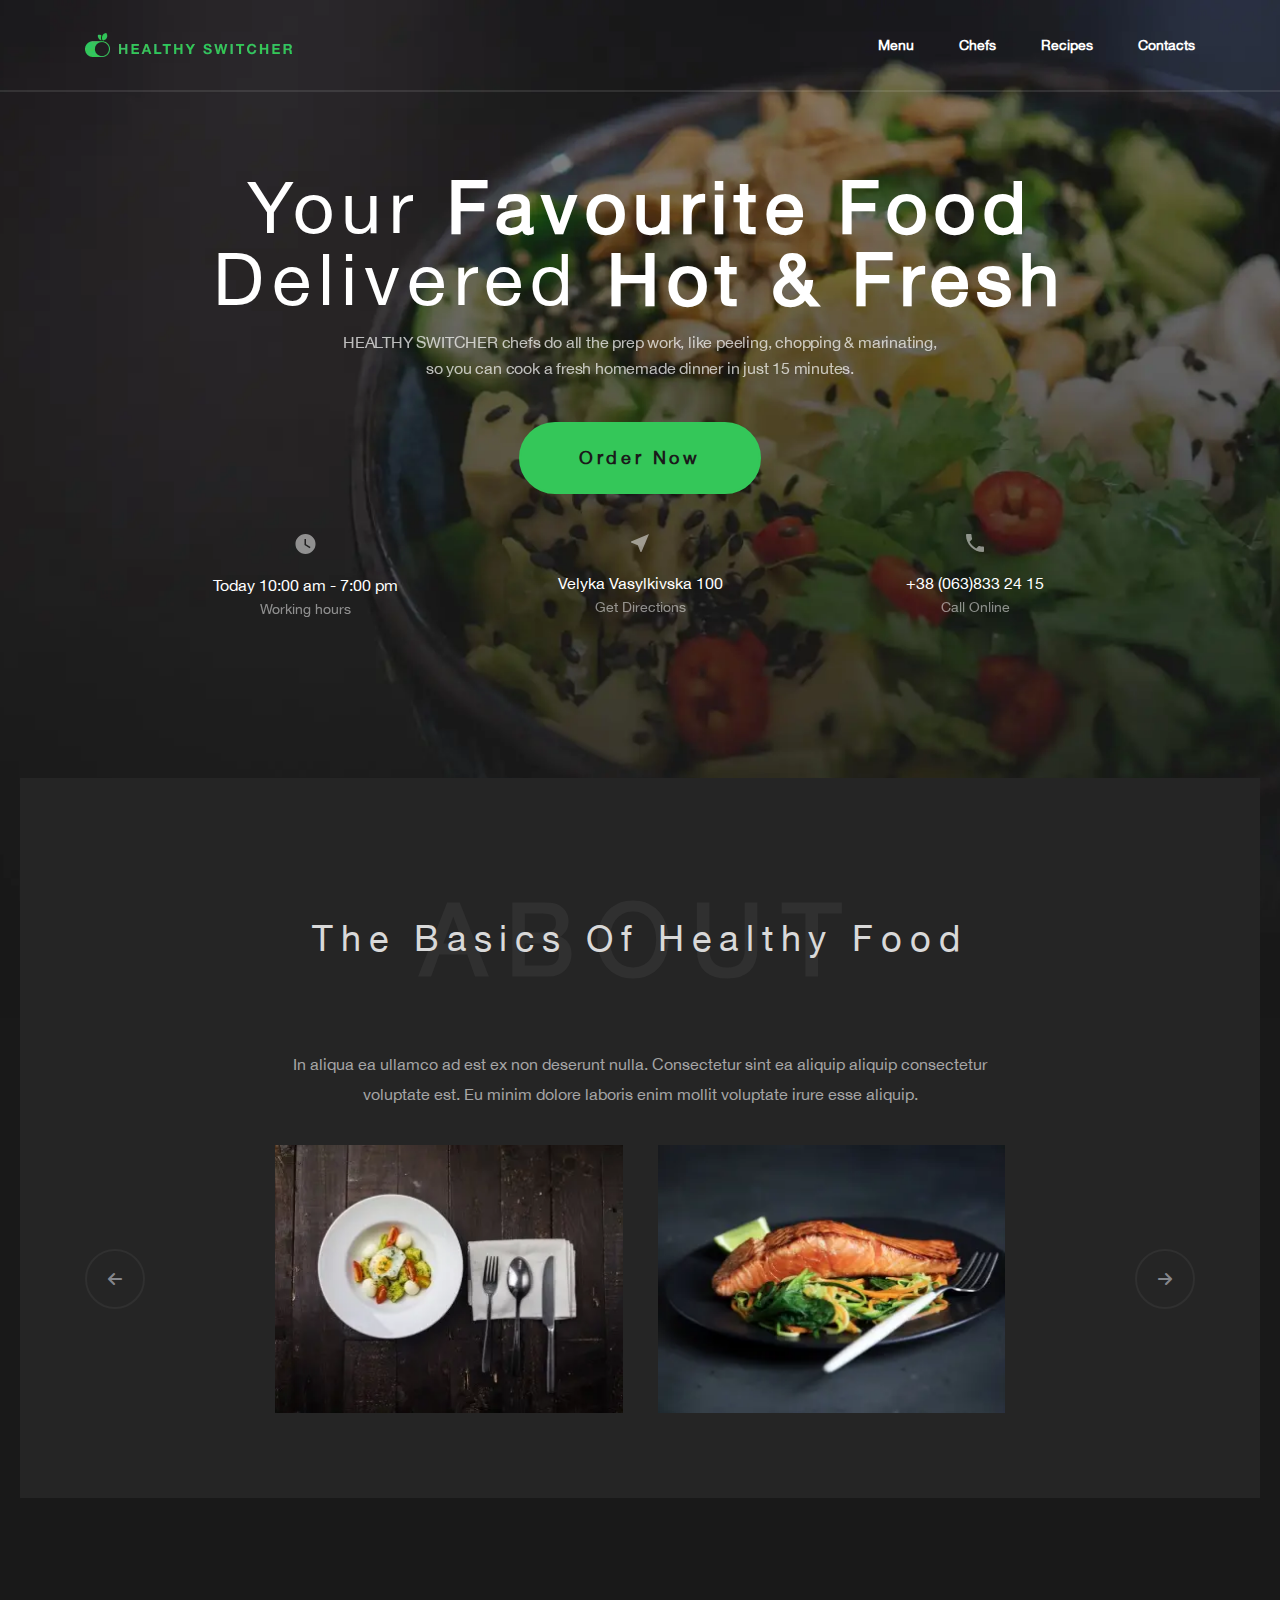
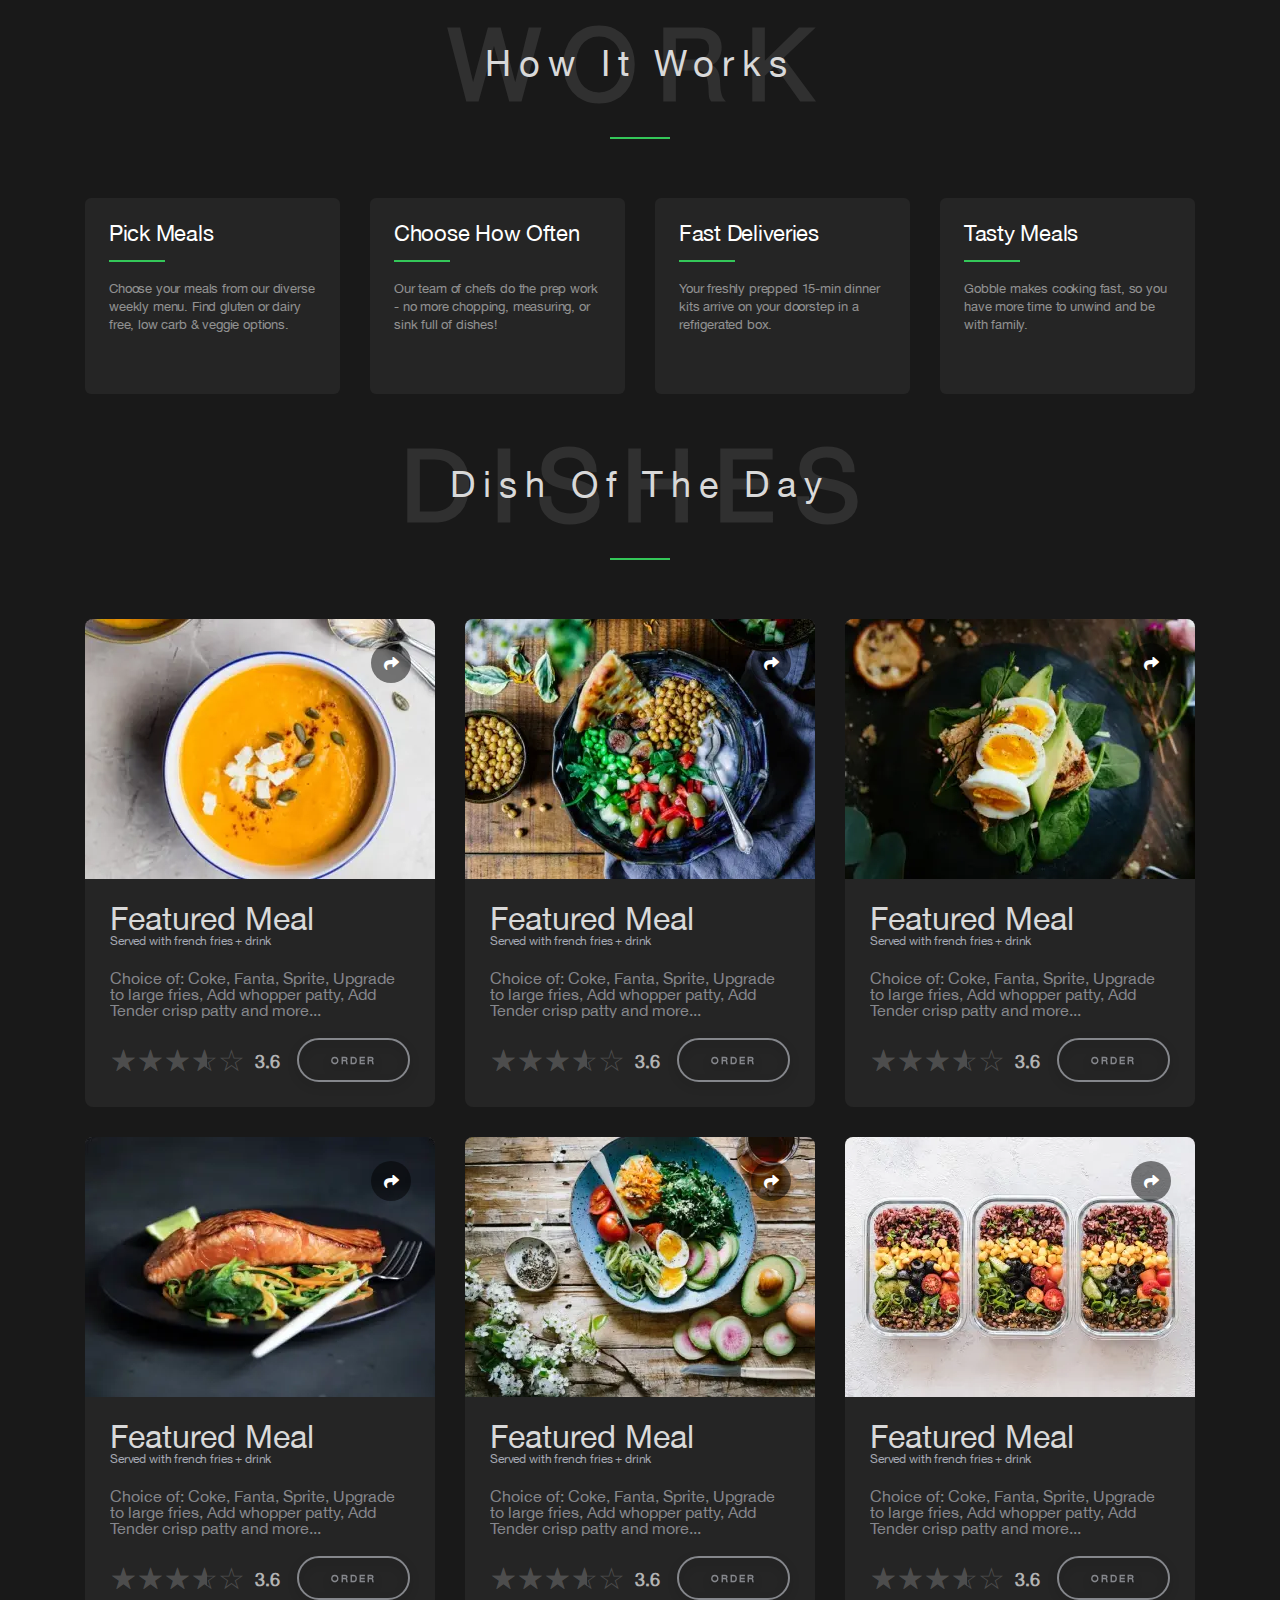
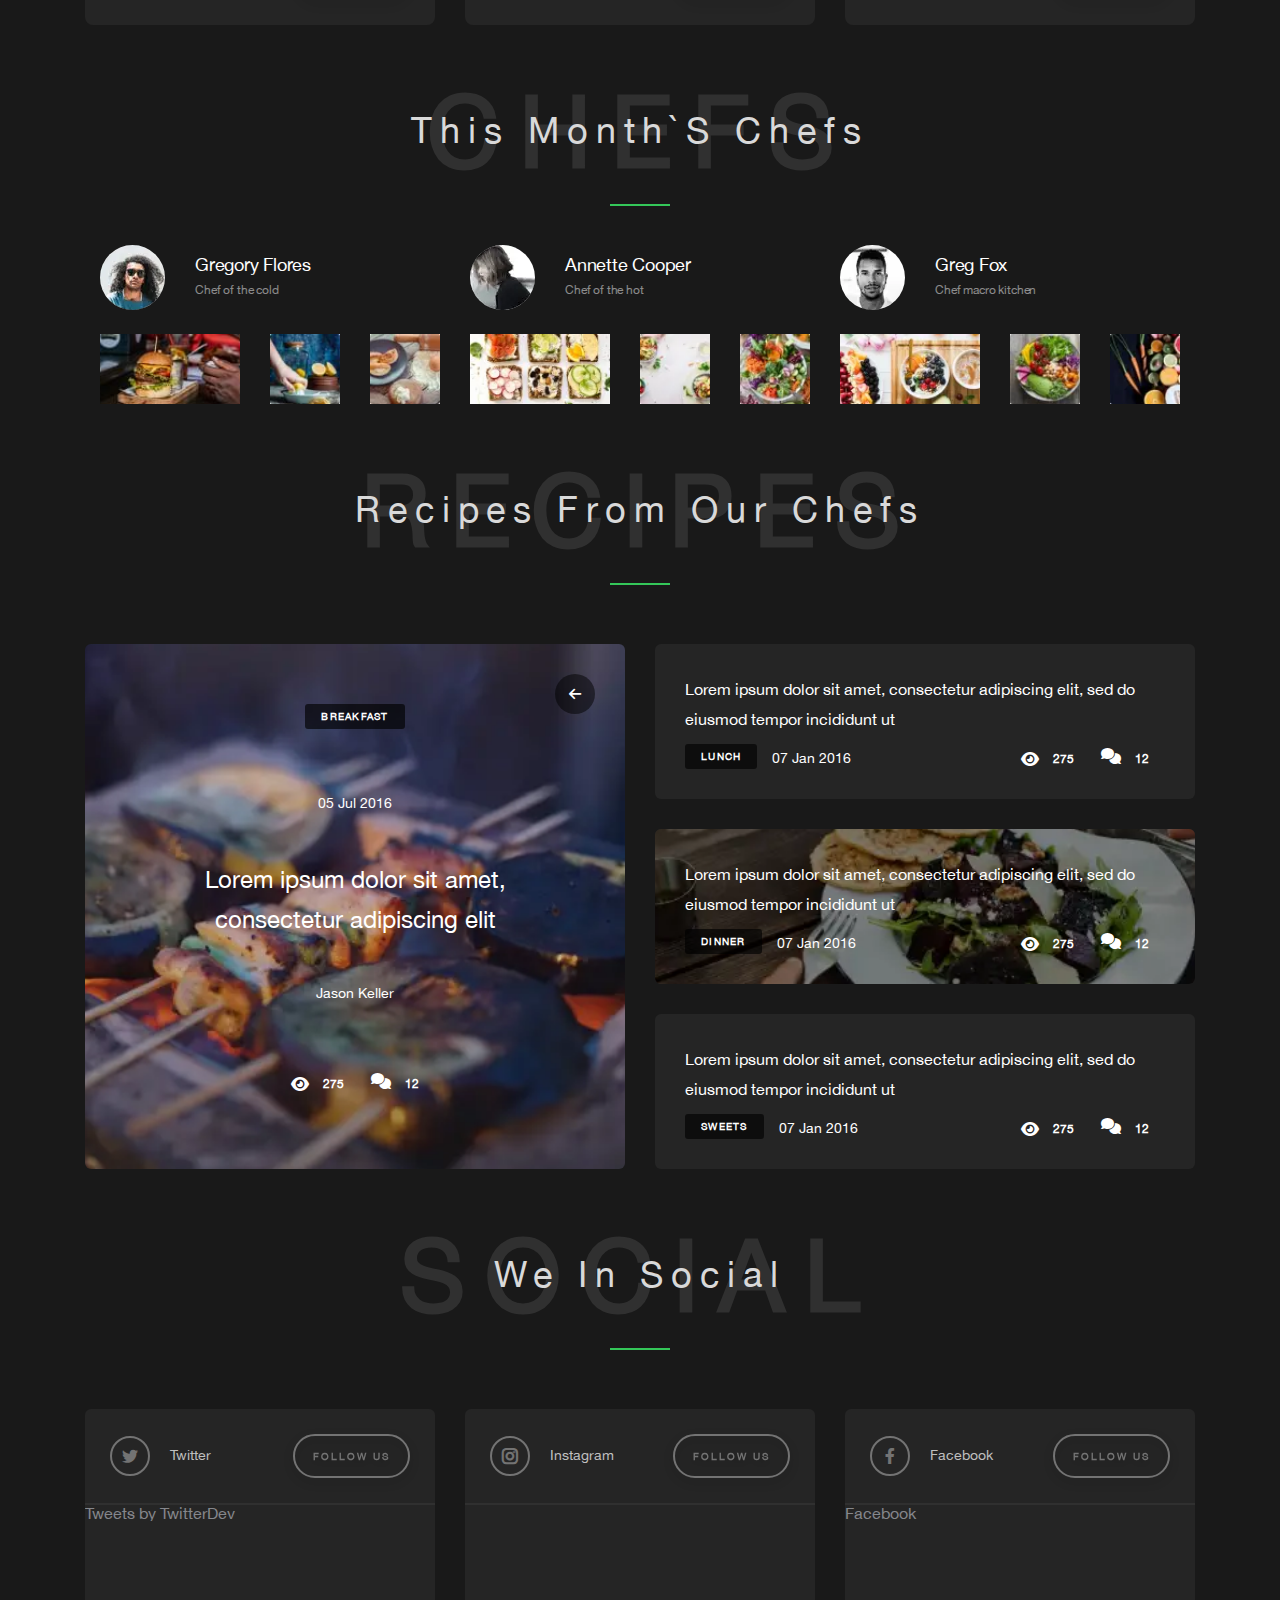
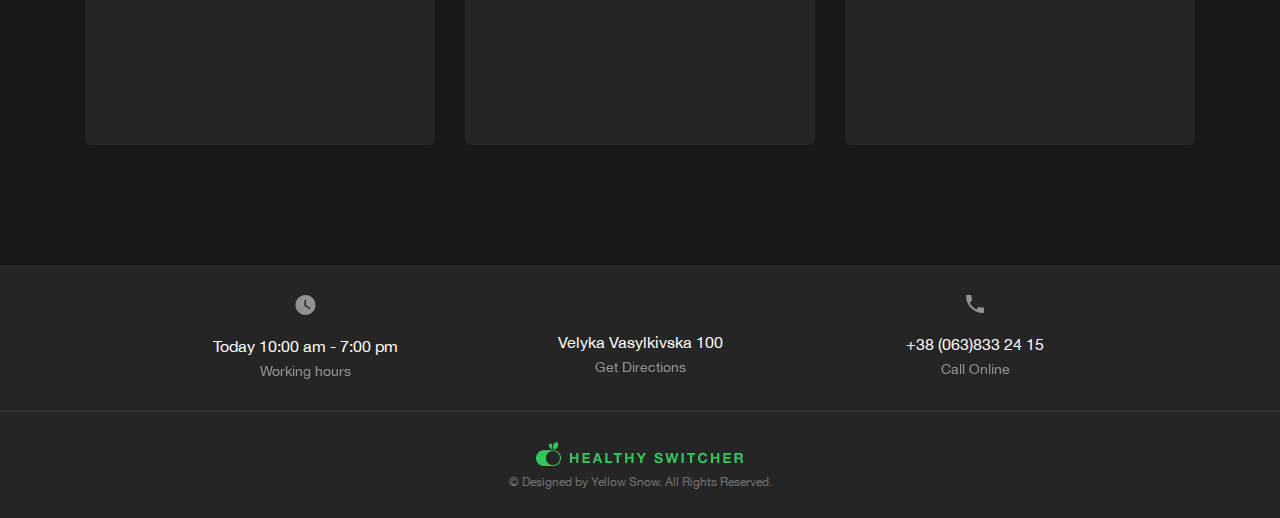
==== commit 8a285946: "Update index.html" ====
--- a/index.html
+++ b/index.html
@@ -421,7 +421,7 @@
 								</div>
 								<div class="chefs__photo photo-chefs">
 									<div class="photo-chefs__item">
-										<img data-rc="img/chefs/1.jpg" alt="some food">
+										<img data-src="img/chefs/1.jpg" alt="some food">
 									</div>
 									<div class="photo-chefs__item">
 										<picture><source data-srcset="img/chefs/2.webp" srcset="[data-uri]" type="image/webp"><img src="[data-uri]"  data-src="img/chefs/2.jpg" alt="some food"></picture>
@@ -739,4 +739,4 @@
 	<script async defer crossorigin="anonymous" src="https://connect.facebook.net/ru_RU/sdk.js?_v=20220816192928#xfbml=1&version=v14.0" nonce="S9CRSdUK"></script>
 </body>
 
-</html>+</html>
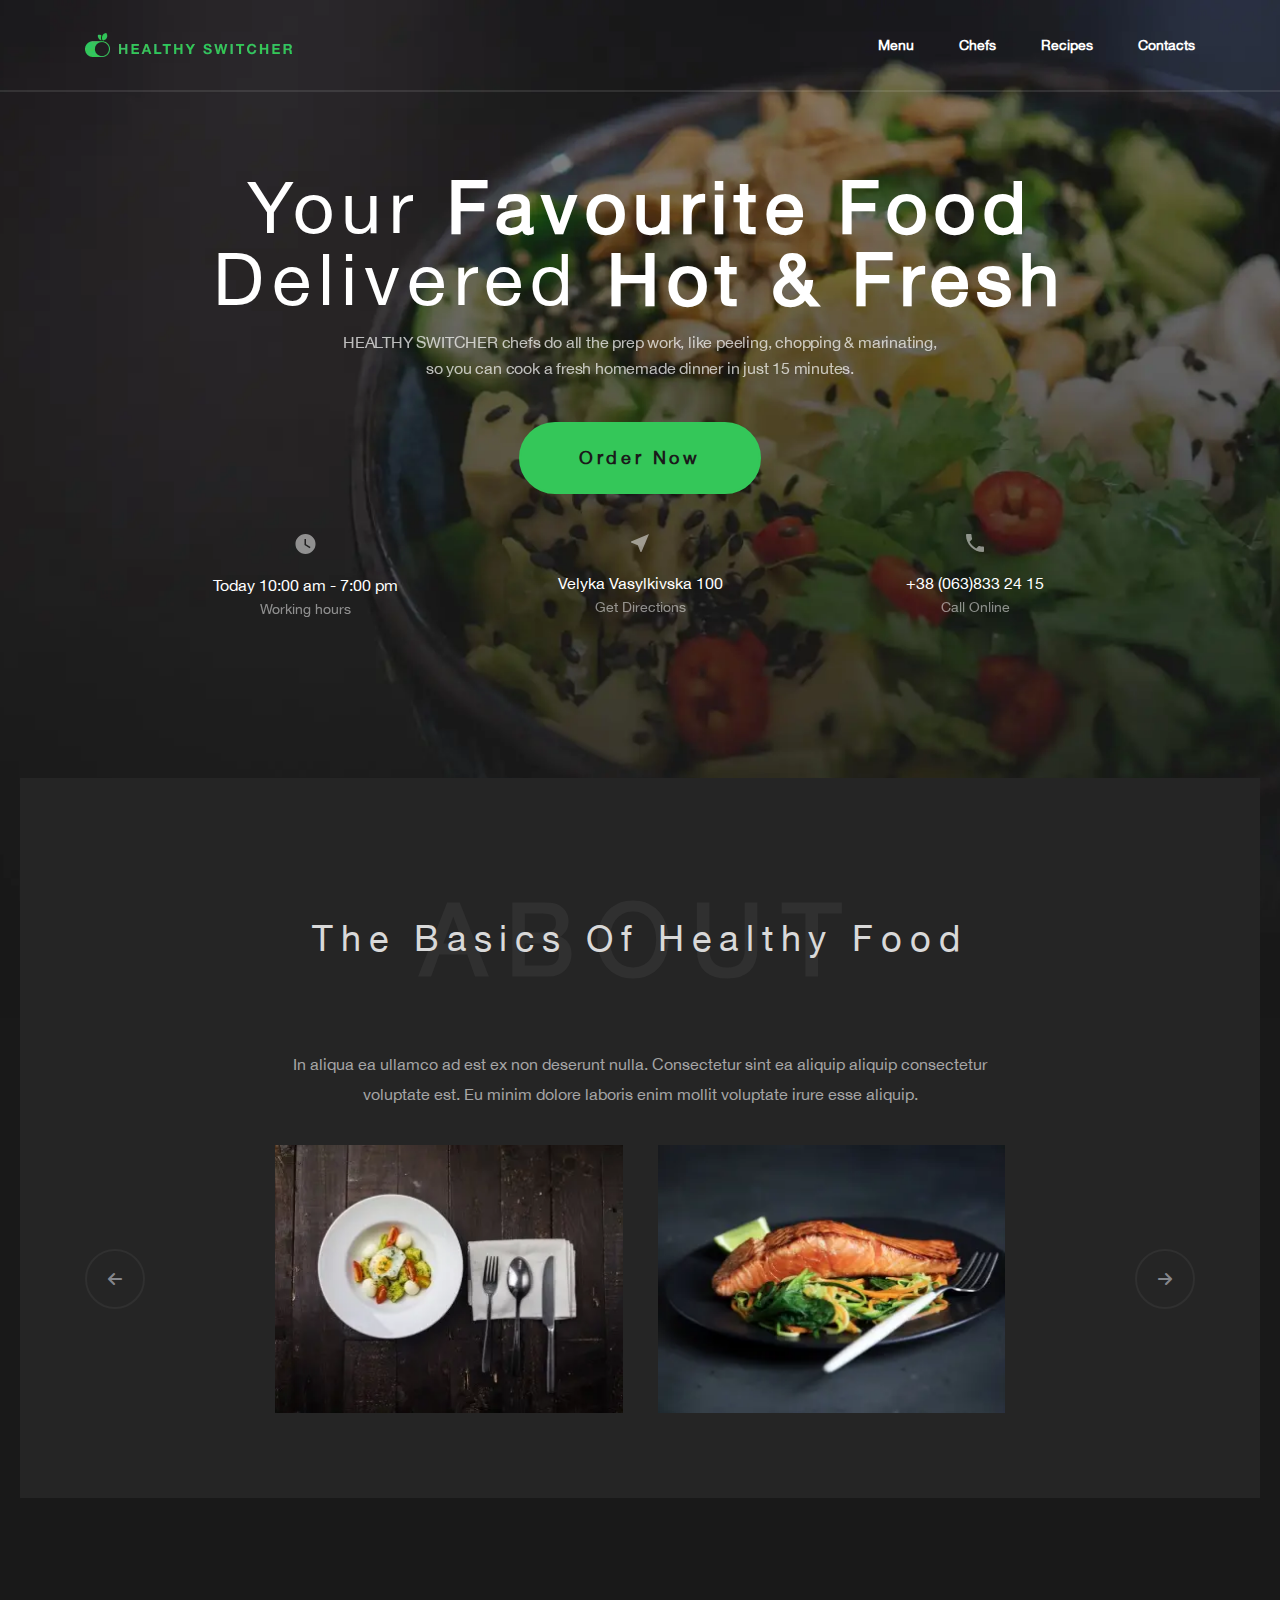
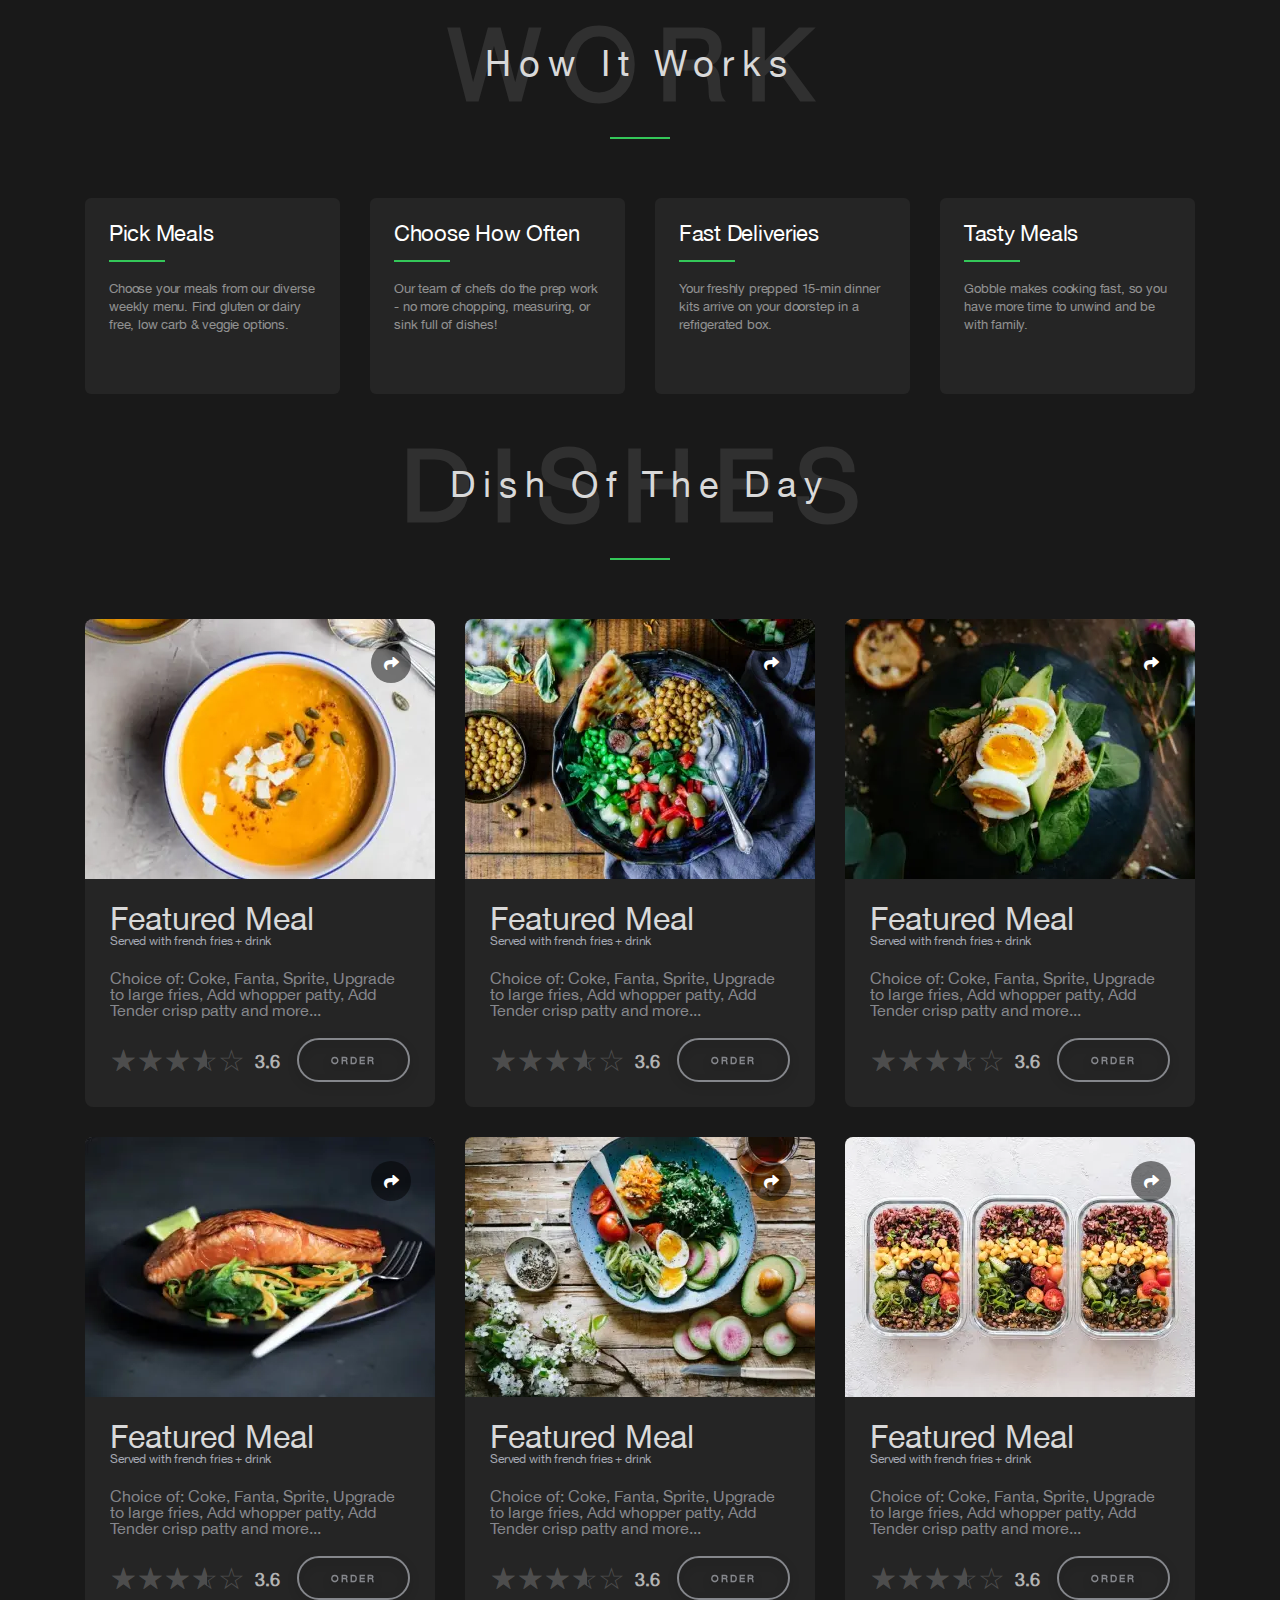
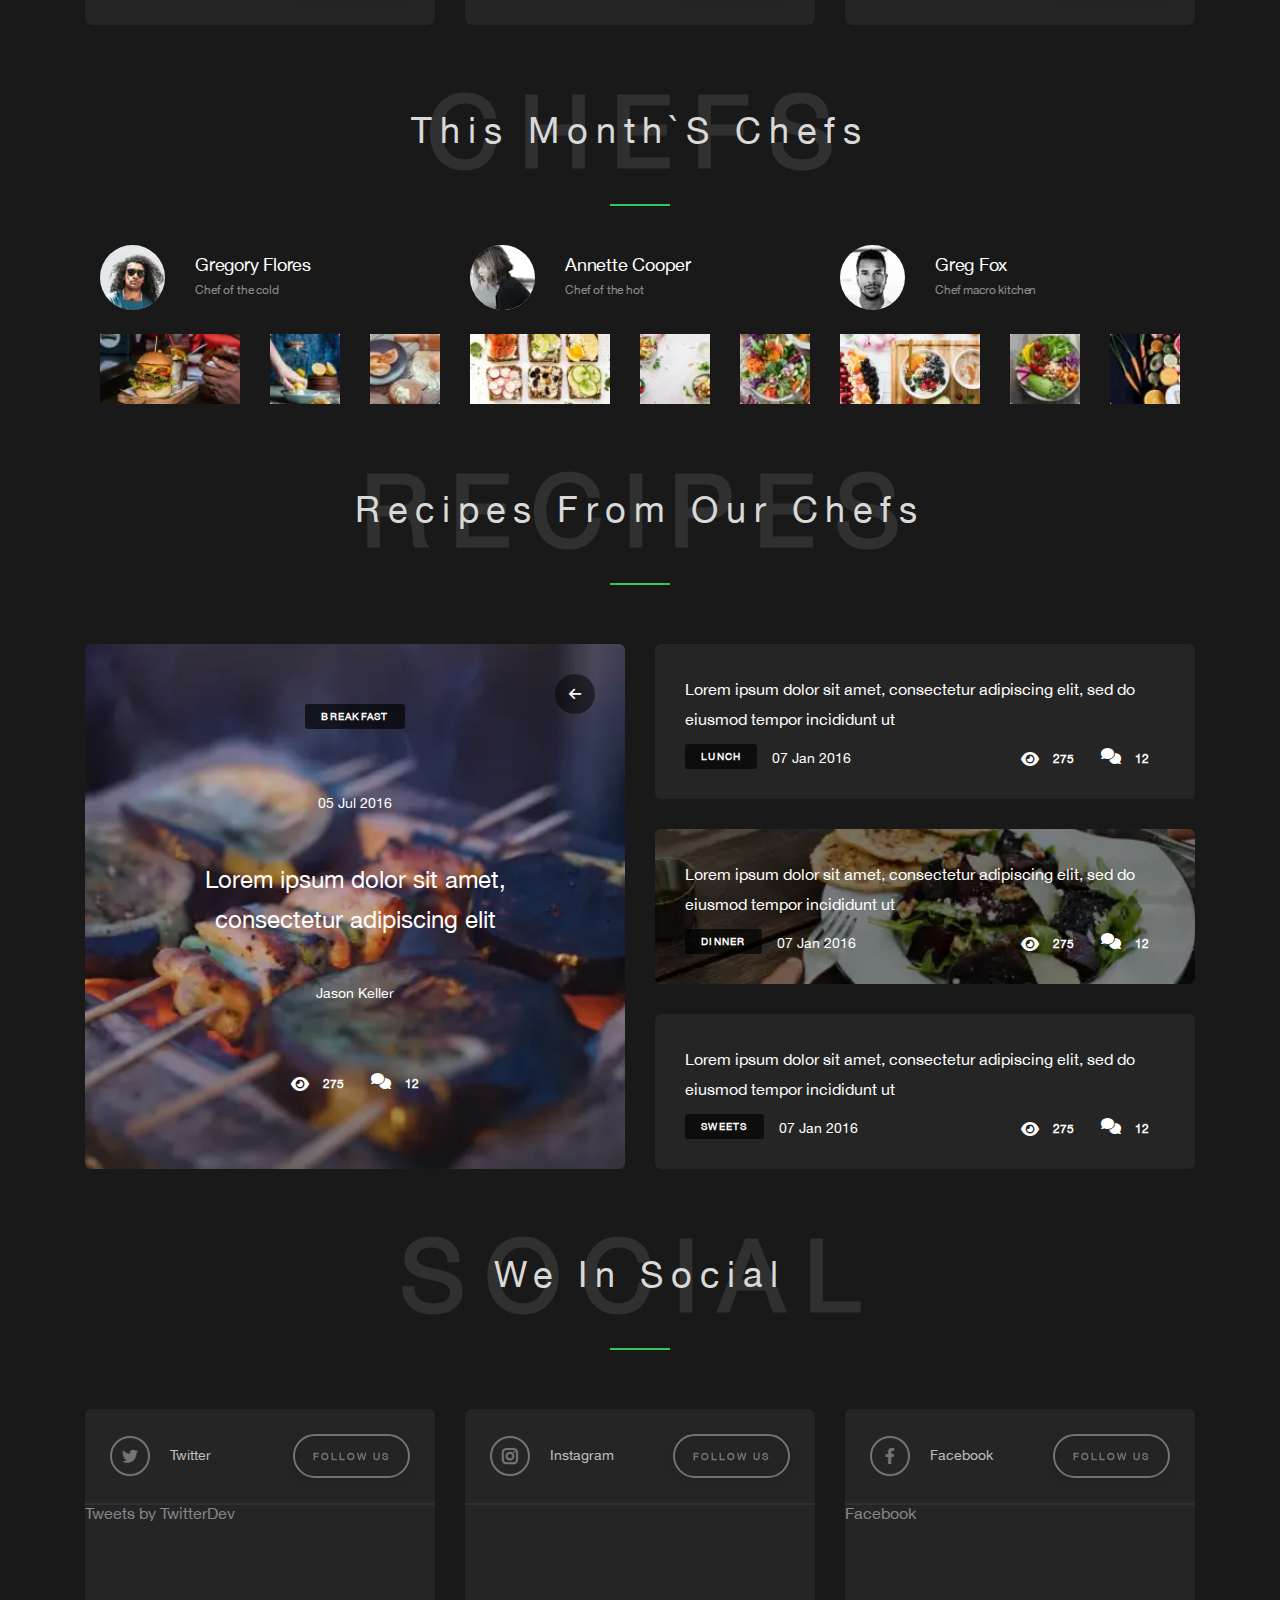
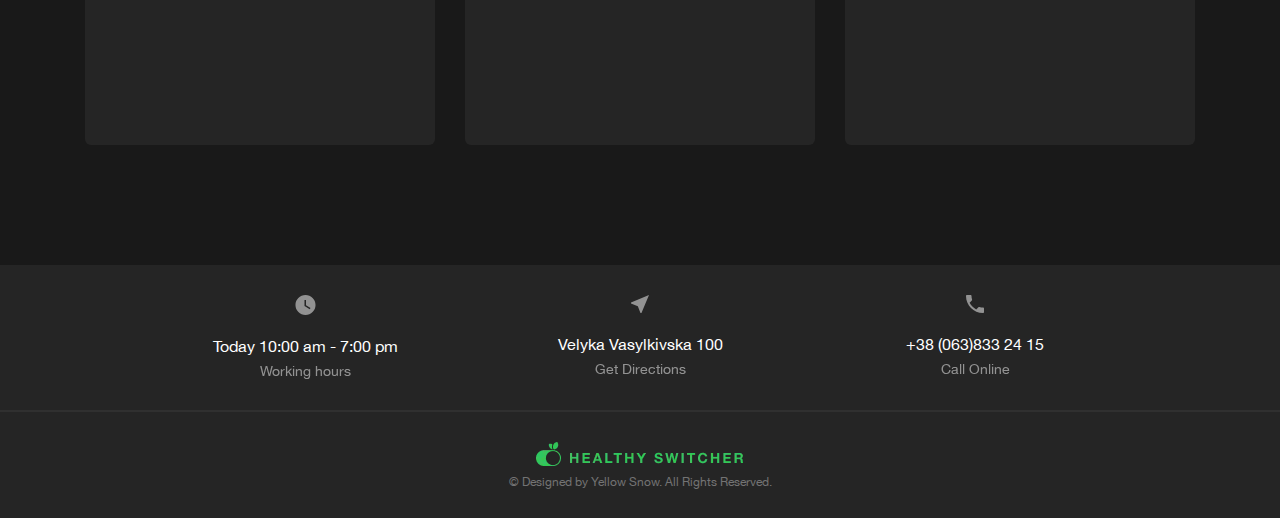
==== commit 1bfab157: "Add files via upload" ====
--- a/index.html
+++ b/index.html
@@ -6,7 +6,7 @@
 	<meta charset="UTF-8">
 	<meta name="format-detection" content="telephone=no">
 	<!-- <style>body{opacity: 0;}</style> -->
-	<link rel="stylesheet" href="css/style.min.css?_v=20220816192928">
+	<link rel="stylesheet" href="css/style.min.css?_v=20220816212439">
 	<link rel="shortcut icon" href="favicon.ico">
 	<!-- <meta name="robots" content="noindex, nofollow"> -->
 	<meta name="viewport" content="width=device-width, initial-scale=1.0">
@@ -178,7 +178,7 @@
 					</div>
 				</div>
 			</section>
-			<section data-watch="navigator" data-watch-threshold=".7" id="menu" class="dishes">
+			<section data-watch="navigator" data-watch-threshold=".5" id="menu" class="dishes">
 				<div class="dishes__container">
 					<div class="dishes__header title-block">
 						<h2 class="title-block__title">dishes</h2>
@@ -421,7 +421,7 @@
 								</div>
 								<div class="chefs__photo photo-chefs">
 									<div class="photo-chefs__item">
-										<img data-src="img/chefs/1.jpg" alt="some food">
+										<picture><source data-srcset="img/chefs/1.webp" srcset="[data-uri]" type="image/webp"><img src="[data-uri]"  data-src="img/chefs/1.jpg" alt="some food"></picture>
 									</div>
 									<div class="photo-chefs__item">
 										<picture><source data-srcset="img/chefs/2.webp" srcset="[data-uri]" type="image/webp"><img src="[data-uri]"  data-src="img/chefs/2.jpg" alt="some food"></picture>
@@ -487,7 +487,7 @@
 
 				</div>
 			</section>
-			<section data-watch="navigator" data-watch-threshold="1" id="recipes" class="recipes">
+			<section data-watch="navigator" data-watch-threshold=".6" id="recipes" class="recipes">
 				<div class="recipes__container">
 					<div class="recipes__header title-block">
 						<h2 class="title-block__title">recipes</h2>
@@ -556,7 +556,7 @@
 					</div>
 				</div>
 			</section>
-			<section data-watch="navigator" data-watch-threshold="1" id="contacts" class="social">
+			<section data-watch="navigator" data-watch-threshold=".6" id="contacts" class="social">
 				<div class="social__container">
 					<div class="social__header title-block">
 						<h2 class="title-block__title">social</h2>
@@ -576,7 +576,7 @@
 							<button data-spoller type="submit" class="spoller-btn"></button>
 							<div class="item-social__body twit spollers__body">
 								<a class="twitter-timeline" data-theme="dark" href="https://twitter.com/TwitterDev?ref_src=twsrc%5Etfw">Tweets by TwitterDev</a>
-								<script async src="https://platform.twitter.com/widgets.js?_v=20220816192928" charset="utf-8"></script>
+								<script async src="https://platform.twitter.com/widgets.js?_v=20220816212439" charset="utf-8"></script>
 							</div>
 						</div>
 						<div class="social__item item-social">
@@ -734,9 +734,9 @@
 		</footer>
 	</div>
 
-	<script src="js/app.min.js?_v=20220816192928"></script>
+	<script src="js/app.min.js?_v=20220816212439"></script>
 	<div id="fb-root"></div>
-	<script async defer crossorigin="anonymous" src="https://connect.facebook.net/ru_RU/sdk.js?_v=20220816192928#xfbml=1&version=v14.0" nonce="S9CRSdUK"></script>
+	<script async defer crossorigin="anonymous" src="https://connect.facebook.net/ru_RU/sdk.js?_v=20220816212439#xfbml=1&version=v14.0" nonce="S9CRSdUK"></script>
 </body>
 
-</html>
+</html>--- a/css/style.min.css
+++ b/css/style.min.css
@@ -1 +1 @@
-@charset "UTF-8";@font-face{font-family:HelveticaNeue;font-display:swap;src:url(../fonts/HelveticaNeue-CondensedBlack.woff2) format("woff2"),url(../fonts/HelveticaNeue-CondensedBlack.woff) format("woff");font-weight:400;font-style:normal}@font-face{font-family:HelveticaNeue;font-display:swap;src:url(../fonts/HelveticaNeue-CondensedBold.woff2) format("woff2"),url(../fonts/HelveticaNeue-CondensedBold.woff) format("woff");font-weight:400;font-style:normal}@font-face{font-family:HelveticaNeue;font-display:swap;src:url(../fonts/HelveticaNeue.woff2) format("woff2"),url(../fonts/HelveticaNeue.woff) format("woff");font-weight:400;font-style:normal}@font-face{font-family:icons;font-display:swap;src:url(../fonts/icons.woff2) format("woff2"),url(../fonts/icons.woff) format("woff");font-weight:400;font-style:normal}.body-item-social__link::before,.column-recipes__comment::before,.column-recipes__link::before,.column-recipes__view::before,.item-dish__arrow::before,.item-social__logo_fb::before,.item-social__logo_inst::before,.item-social__logo_twit::before,.spoller-btn,.swiper-button-next,.swiper-button-prev,[class*=_icon-]:before{font-family:icons;font-style:normal;font-weight:400;font-variant:normal;text-transform:none;line-height:1;-webkit-font-smoothing:antialiased;-moz-osx-font-smoothing:grayscale}[class*=_icon-]:before{display:block}._icon-arrow-right-solid:before,.swiper-button-next:before{content:"\e900"}._icon-arrow-left-solid:before,.body-item-social__link:before,.column-recipes__link:before,.swiper-button-prev:before{content:"\e901"}._icon-arrow-dish:before,.item-dish__arrow:before{content:"\e902"}._icon-eye:before,.column-recipes__view:before{content:"\e903"}._icon-comment:before,.column-recipes__comment:before{content:"\e904"}._icon-facebook:before,.item-social__logo_fb:before{content:"\e905"}._icon-instagram:before,.item-social__logo_inst:before{content:"\e906"}._icon-twitter:before,.item-social__logo_twit:before{content:"\e907"}._icon-angles-down-solid:before,.spoller-btn:before{content:"\e908"}*{padding:0;margin:0;border:0}*,:after,:before{-webkit-box-sizing:border-box;box-sizing:border-box}body,html{height:100%;min-width:320px}body{color:#85878c;line-height:1;font-family:HelveticaNeue;font-size:1rem;-ms-text-size-adjust:100%;-moz-text-size-adjust:100%;-webkit-text-size-adjust:100%;-webkit-font-smoothing:antialiased;-moz-osx-font-smoothing:grayscale}button,input,textarea{font-family:HelveticaNeue;font-size:inherit}button{cursor:pointer;color:inherit;background-color:inherit}a{color:inherit}a:link,a:visited{text-decoration:none}a:hover{text-decoration:none}ul li{list-style:none}img{vertical-align:top}h1,h2,h3,h4,h5,h6{font-weight:inherit;font-size:inherit}body{background-color:#191919}.lock body{overflow:hidden;-ms-touch-action:none;touch-action:none}.wrapper{min-height:100%;display:-webkit-box;display:-ms-flexbox;display:flex;-webkit-box-orient:vertical;-webkit-box-direction:normal;-ms-flex-direction:column;flex-direction:column;overflow:hidden}.wrapper>main{-webkit-box-flex:1;-ms-flex:1 1 auto;flex:1 1 auto}.wrapper>*{min-width:0}[class*=__container]{max-width:69.375rem;-webkit-box-sizing:content-box;box-sizing:content-box;margin:0 auto;padding:0 .9375rem}.button{display:-webkit-inline-box;display:-ms-inline-flexbox;display:inline-flex;padding:1.4375rem 3.625rem;font-weight:700;font-size:1.125rem;line-height:122%;text-align:center;letter-spacing:.2em;color:#1a1a1a;background-color:#34c759;border-radius:2.6875rem;border:2px solid #34c759;-webkit-transition:all .3s ease;-o-transition:all .3s ease;transition:all .3s ease}.rating{display:-webkit-box;display:-ms-flexbox;display:flex;-webkit-box-align:end;-ms-flex-align:end;align-items:flex-end;font-size:40px;line-height:.75;-webkit-transition:opacity .3s ease 0s;-o-transition:opacity .3s ease 0s;transition:opacity .3s ease 0s}.rating.rating_sending{opacity:.2}.rating.rating_set .rating__active,.rating.rating_set .rating__item{cursor:pointer}.rating__body{position:relative}.rating__body::before{content:"☆☆☆☆☆";display:block;color:#4d4d4d}@supports (font-size:clamp(1.5625rem ,1.4405487805rem + 0.6097560976vw ,1.875rem)){.rating__body::before{font-size:clamp(1.5625rem ,1.4405487805rem + .6097560976vw ,1.875rem)}}@supports not (font-size:clamp(1.5625rem ,1.4405487805rem + 0.6097560976vw ,1.875rem)){.rating__body::before{font-size:calc(1.5625rem + .3125 * (100vw - 20rem)/ 51.25)}}.rating__active{position:absolute;width:0%;height:100%;top:0;left:0;overflow:hidden}.rating__active::before{content:"★★★★★";position:absolute;width:100%;height:100%;top:0;left:0;color:#4d4d4d}@supports (font-size:clamp(1.5625rem ,1.4405487805rem + 0.6097560976vw ,1.875rem)){.rating__active::before{font-size:clamp(1.5625rem ,1.4405487805rem + .6097560976vw ,1.875rem)}}@supports not (font-size:clamp(1.5625rem ,1.4405487805rem + 0.6097560976vw ,1.875rem)){.rating__active::before{font-size:calc(1.5625rem + .3125 * (100vw - 20rem)/ 51.25)}}.rating__items{display:-webkit-box;display:-ms-flexbox;display:flex;position:absolute;width:100%;height:100%;top:0;left:0}.rating__item{-webkit-box-flex:0;-ms-flex:0 0 20%;flex:0 0 20%;height:100%;opacity:0}.rating__value{font-family:HelveticaNeue;font-weight:700;line-height:1;padding:0 0 0 10px;color:#b3b3b3}@supports (font-size:clamp(0.9375rem ,0.8643292683rem + 0.3658536585vw ,1.125rem)){.rating__value{font-size:clamp(.9375rem ,.8643292683rem + .3658536585vw ,1.125rem)}}@supports not (font-size:clamp(0.9375rem ,0.8643292683rem + 0.3658536585vw ,1.125rem)){.rating__value{font-size:calc(.9375rem + .1875 * (100vw - 20rem)/ 51.25)}}[class*=-ibg]{position:relative}[class*=-ibg] img{position:absolute;width:100%;height:100%;top:0;left:0;-o-object-fit:cover;object-fit:cover}[class*=-ibg_contain] img{-o-object-fit:contain;object-fit:contain}.title-block{width:100%}.title-block__title{font-weight:900;line-height:150%;text-align:center;letter-spacing:.2em;color:#303030;position:relative;text-transform:uppercase;z-index:2}@supports (font-size:clamp(4.375rem ,3.6432926829rem + 3.6585365854vw ,6.25rem)){.title-block__title{font-size:clamp(4.375rem ,3.6432926829rem + 3.6585365854vw ,6.25rem)}}@supports not (font-size:clamp(4.375rem ,3.6432926829rem + 3.6585365854vw ,6.25rem)){.title-block__title{font-size:calc(4.375rem + 1.875 * (100vw - 20rem)/ 51.25)}}.title-block__title::before{content:"";width:100%;font-style:normal;font-weight:400;line-height:100%;text-align:center;letter-spacing:.22em;text-transform:capitalize;color:#d9d9d9;top:50%;left:50%;-webkit-transform:translate(-50%,-50%);-ms-transform:translate(-50%,-50%);transform:translate(-50%,-50%);position:absolute}@supports (font-size:clamp(1.25rem ,0.8597560976rem + 1.9512195122vw ,2.25rem)){.title-block__title::before{font-size:clamp(1.25rem ,.8597560976rem + 1.9512195122vw ,2.25rem)}}@supports not (font-size:clamp(1.25rem ,0.8597560976rem + 1.9512195122vw ,2.25rem)){.title-block__title::before{font-size:calc(1.25rem + 1 * (100vw - 20rem)/ 51.25)}}[data-bg]{position:relative;overflow:hidden}.bg-item{position:absolute;top:-15%;left:0;width:100%;height:130%}.icon-menu{display:none}.header{border-bottom:2px solid rgba(255,255,255,.1);position:absolute;z-index:99;width:100%}.header._header-scroll{position:fixed;top:-200%;background-color:rgba(0,0,0,.7)}.header._header-show{top:0;-webkit-transition:top .3s ease;-o-transition:top .3s ease;transition:top .3s ease}.header__container{display:-webkit-box;display:-ms-flexbox;display:flex;-webkit-box-align:center;-ms-flex-align:center;align-items:center;-webkit-box-pack:justify;-ms-flex-pack:justify;justify-content:space-between}@supports (min-height:clamp(5.625rem ,8.2317073171rem + -3.6585365854vw ,7.5rem)){.header__container{min-height:clamp(5.625rem ,8.2317073171rem + -3.6585365854vw ,7.5rem)}}@supports not (min-height:clamp(5.625rem ,8.2317073171rem + -3.6585365854vw ,7.5rem)){.header__container{min-height:calc(7.5rem + -1.875 * (100vw - 20rem)/ 51.25)}}.header__logo{position:relative;z-index:12}.menu__list{display:-webkit-box;display:-ms-flexbox;display:flex;gap:.3125rem 2.8125rem}.menu__item{font-weight:700;font-size:.875rem}.menu__link{font-weight:700;font-size:.875rem;text-transform:capitalize;color:#fff;-webkit-transition:color .3s ease;-o-transition:color .3s ease;transition:color .3s ease}._navigator-active .menu__link{color:#34c759;-webkit-transition:color .3s ease;-o-transition:color .3s ease;transition:color .3s ease}.menu__icon{position:relative;z-index:12}.footer{background-color:#252525;padding:1.875rem 0}.footer__container{display:-ms-grid;display:grid;justify-items:center}.footer__contact{width:100%}@supports (padding-bottom:clamp(0.9375rem ,0.5716463415rem + 1.8292682927vw ,1.875rem)){.footer__contact{padding-bottom:clamp(.9375rem ,.5716463415rem + 1.8292682927vw ,1.875rem)}}@supports not (padding-bottom:clamp(0.9375rem ,0.5716463415rem + 1.8292682927vw ,1.875rem)){.footer__contact{padding-bottom:calc(.9375rem + .9375 * (100vw - 20rem)/ 51.25)}}.footer__bottom{border-top:2px solid #303030;display:-webkit-box;display:-ms-flexbox;display:flex;-webkit-box-orient:vertical;-webkit-box-direction:normal;-ms-flex-direction:column;flex-direction:column;-webkit-box-align:center;-ms-flex-align:center;align-items:center;row-gap:.625rem}@supports (padding-top:clamp(0.9375rem ,0.5716463415rem + 1.8292682927vw ,1.875rem)){.footer__bottom{padding-top:clamp(.9375rem ,.5716463415rem + 1.8292682927vw ,1.875rem)}}@supports not (padding-top:clamp(0.9375rem ,0.5716463415rem + 1.8292682927vw ,1.875rem)){.footer__bottom{padding-top:calc(.9375rem + .9375 * (100vw - 20rem)/ 51.25)}}.footer__text{font-size:.75rem;line-height:100%;text-align:center;color:#737373}.head-block{position:relative}@supports (padding-top:clamp(5.625rem ,8.2317073171rem + -3.6585365854vw ,7.5rem)){.head-block{padding-top:clamp(5.625rem ,8.2317073171rem + -3.6585365854vw ,7.5rem)}}@supports not (padding-top:clamp(5.625rem ,8.2317073171rem + -3.6585365854vw ,7.5rem)){.head-block{padding-top:calc(7.5rem + -1.875 * (100vw - 20rem)/ 51.25)}}.head-block__container{position:relative;z-index:2;display:-ms-grid;display:grid;gap:2.5rem;-webkit-box-pack:center;-ms-flex-pack:center;justify-content:center;justify-items:center}@supports (padding-top:clamp(5rem ,7.6067073171rem + -3.6585365854vw ,6.875rem)){.head-block__container{padding-top:clamp(5rem ,7.6067073171rem + -3.6585365854vw ,6.875rem)}}@supports not (padding-top:clamp(5rem ,7.6067073171rem + -3.6585365854vw ,6.875rem)){.head-block__container{padding-top:calc(6.875rem + -1.875 * (100vw - 20rem)/ 51.25)}}@supports (padding-bottom:clamp(12.5rem ,7.6219512195rem + 24.3902439024vw ,25rem)){.head-block__container{padding-bottom:clamp(12.5rem ,7.6219512195rem + 24.3902439024vw ,25rem)}}@supports not (padding-bottom:clamp(12.5rem ,7.6219512195rem + 24.3902439024vw ,25rem)){.head-block__container{padding-bottom:calc(12.5rem + 12.5 * (100vw - 20rem)/ 51.25)}}.head-block__body{display:-webkit-box;display:-ms-flexbox;display:flex;gap:1rem;-webkit-box-orient:vertical;-webkit-box-direction:normal;-ms-flex-direction:column;flex-direction:column;-webkit-box-align:center;-ms-flex-align:center;align-items:center}.head-block__title{font-weight:400;line-height:100%;text-align:center;letter-spacing:.1em;text-transform:capitalize;color:#fff}@supports (font-size:clamp(2.5rem ,1.7195121951rem + 3.9024390244vw ,4.5rem)){.head-block__title{font-size:clamp(2.5rem ,1.7195121951rem + 3.9024390244vw ,4.5rem)}}@supports not (font-size:clamp(2.5rem ,1.7195121951rem + 3.9024390244vw ,4.5rem)){.head-block__title{font-size:calc(2.5rem + 2 * (100vw - 20rem)/ 51.25)}}.head-block__title_bold{font-weight:700}.head-block__text{font-weight:400;line-height:162%;text-align:center;letter-spacing:-.2px;color:#fff;opacity:.7;max-width:37.1875rem;width:100%}.head-block__bg{position:absolute;width:100%;height:100%;top:0;left:0}.head-block__bg img{position:absolute;width:100%;height:100%;top:0;left:0;-o-object-fit:cover;object-fit:cover}.contact-head-block{display:-webkit-box;display:-ms-flexbox;display:flex;max-width:57.1875rem;width:100%;-ms-grid-column-align:center;justify-self:center}@supports (gap:clamp(1.5625rem ,-0.0228658537rem + 7.9268292683vw ,5.625rem)){.contact-head-block{gap:clamp(1.5625rem ,-.0228658537rem + 7.9268292683vw ,5.625rem)}}@supports not (gap:clamp(1.5625rem ,-0.0228658537rem + 7.9268292683vw ,5.625rem)){.contact-head-block{gap:calc(1.5625rem + 4.0625 * (100vw - 20rem)/ 51.25)}}.contact-head-block__item{-webkit-box-flex:0;-ms-flex:0 1 33.333%;flex:0 1 33.333%;display:-ms-grid;display:grid;justify-items:center;-webkit-box-pack:center;-ms-flex-pack:center;justify-content:center;row-gap:1.25rem;padding:0 .9375rem}.contact-head-block__body{margin:0 -.9375rem}.contact-head-block__icon{margin-bottom:1rem;text-align:center}.contact-head-block__title{line-height:188%;text-align:center;color:#fff}.contact-head-block__text{font-size:.875rem;line-height:129%;text-align:center;color:#fff;opacity:.5}.about-us__container{display:-ms-grid;display:grid;gap:2.25rem;min-width:0;justify-items:center;background-color:#252525;position:relative}@supports (margin-top:clamp(-15rem ,2.3780487805rem + -24.3902439024vw ,-2.5rem)){.about-us__container{margin-top:clamp(-15rem ,2.3780487805rem + -24.3902439024vw ,-2.5rem)}}@supports not (margin-top:clamp(-15rem ,2.3780487805rem + -24.3902439024vw ,-2.5rem)){.about-us__container{margin-top:calc(-2.5rem + -12.5 * (100vw - 20rem)/ 51.25)}}@supports (padding-top:clamp(2.5rem ,1.4024390244rem + 5.487804878vw ,5.3125rem)){.about-us__container{padding-top:clamp(2.5rem ,1.4024390244rem + 5.487804878vw ,5.3125rem)}}@supports not (padding-top:clamp(2.5rem ,1.4024390244rem + 5.487804878vw ,5.3125rem)){.about-us__container{padding-top:calc(2.5rem + 2.8125 * (100vw - 20rem)/ 51.25)}}@supports (padding-bottom:clamp(2.5rem ,1.4024390244rem + 5.487804878vw ,5.3125rem)){.about-us__container{padding-bottom:clamp(2.5rem ,1.4024390244rem + 5.487804878vw ,5.3125rem)}}@supports not (padding-bottom:clamp(2.5rem ,1.4024390244rem + 5.487804878vw ,5.3125rem)){.about-us__container{padding-bottom:calc(2.5rem + 2.8125 * (100vw - 20rem)/ 51.25)}}@supports (padding-left:clamp(0.9375rem ,-0.2820121951rem + 6.0975609756vw ,4.0625rem)){.about-us__container{padding-left:clamp(.9375rem ,-.2820121951rem + 6.0975609756vw ,4.0625rem)}}@supports not (padding-left:clamp(0.9375rem ,-0.2820121951rem + 6.0975609756vw ,4.0625rem)){.about-us__container{padding-left:calc(.9375rem + 3.125 * (100vw - 20rem)/ 51.25)}}@supports (padding-right:clamp(0.9375rem ,-0.2820121951rem + 6.0975609756vw ,4.0625rem)){.about-us__container{padding-right:clamp(.9375rem ,-.2820121951rem + 6.0975609756vw ,4.0625rem)}}@supports not (padding-right:clamp(0.9375rem ,-0.2820121951rem + 6.0975609756vw ,4.0625rem)){.about-us__container{padding-right:calc(.9375rem + 3.125 * (100vw - 20rem)/ 51.25)}}.about-us__text{line-height:188%;text-align:center;color:#a6a6a6;max-width:45.875rem;width:100%;text-align:center}.about-us__photos{position:relative;width:100%}.about-us__photos-box{min-width:0;display:-ms-grid;display:grid;width:100%;max-width:45.625rem;margin:0 auto}.about-us__slider{min-width:0}.about-us__wrapper{min-width:0}.about-us__slide{min-width:0}.about-us__image{position:relative;padding-bottom:77.1428571429%}.about-us__image img{position:absolute;width:100%;height:100%;top:0;left:0;-o-object-fit:cover;object-fit:cover}.about-us .title-block__title::before{content:"The Basics Of Healthy Food"}.swiper-button-next,.swiper-button-prev{position:absolute;width:3.75rem;height:3.75rem;border:2px solid #303030;border-radius:50%;top:50%;z-index:2;-webkit-transform:translate(0,-50%);-ms-transform:translate(0,-50%);transform:translate(0,-50%);-webkit-transition:all .3s ease;-o-transition:all .3s ease;transition:all .3s ease}.swiper-button-prev{left:0}.swiper-button-next{right:0}.work__container{display:-ms-grid;display:grid}@supports (padding-top:clamp(2.5rem ,1.2804878049rem + 6.0975609756vw ,5.625rem)){.work__container{padding-top:clamp(2.5rem ,1.2804878049rem + 6.0975609756vw ,5.625rem)}}@supports not (padding-top:clamp(2.5rem ,1.2804878049rem + 6.0975609756vw ,5.625rem)){.work__container{padding-top:calc(2.5rem + 3.125 * (100vw - 20rem)/ 51.25)}}@supports (gap:clamp(2.5rem ,2.012195122rem + 2.4390243902vw ,3.75rem)){.work__container{gap:clamp(2.5rem ,2.012195122rem + 2.4390243902vw ,3.75rem)}}@supports not (gap:clamp(2.5rem ,2.012195122rem + 2.4390243902vw ,3.75rem)){.work__container{gap:calc(2.5rem + 1.25 * (100vw - 20rem)/ 51.25)}}.work__header .title-block__title::before{content:"how it works"}.work__header .title-block__title::after{content:"";width:60px;height:2px;background:#34c759;top:100%;left:50%;-webkit-transform:translate(-50%,-50%);-ms-transform:translate(-50%,-50%);transform:translate(-50%,-50%);position:absolute}.work__items{display:-ms-grid;display:grid;gap:1.875rem;-webkit-box-align:stretch;-ms-flex-align:stretch;align-items:stretch;-ms-flex-line-pack:stretch;align-content:stretch}.item-work{background-color:#252525;border-radius:.375rem;-webkit-transition:all .3s ease;-o-transition:all .3s ease;transition:all .3s ease}.item-work__body{padding:1.5rem 1.5rem 3.75rem 1.5rem;display:-ms-grid;display:grid;gap:2.25rem}.item-work__title{line-height:100%;letter-spacing:-.275px;text-transform:capitalize;color:#fff;position:relative}@supports (font-size:clamp(1.125rem ,1.0274390244rem + 0.487804878vw ,1.375rem)){.item-work__title{font-size:clamp(1.125rem ,1.0274390244rem + .487804878vw ,1.375rem)}}@supports not (font-size:clamp(1.125rem ,1.0274390244rem + 0.487804878vw ,1.375rem)){.item-work__title{font-size:calc(1.125rem + .25 * (100vw - 20rem)/ 51.25)}}.item-work__title::after{content:"";bottom:-1.125rem;left:0;width:3.5rem;height:.125rem;background-color:#34c759;position:absolute}.item-work__text{font-weight:400;font-size:.8125rem;line-height:138%;letter-spacing:-.1625px;color:rgba(255,255,255,.5)}.dishes{padding:.9375rem 0}.dishes__container{display:-ms-grid;display:grid}@supports (gap:clamp(2.5rem ,2.012195122rem + 2.4390243902vw ,3.75rem)){.dishes__container{gap:clamp(2.5rem ,2.012195122rem + 2.4390243902vw ,3.75rem)}}@supports not (gap:clamp(2.5rem ,2.012195122rem + 2.4390243902vw ,3.75rem)){.dishes__container{gap:calc(2.5rem + 1.25 * (100vw - 20rem)/ 51.25)}}.dishes__header .title-block__title::before{content:"Dish Of The Day"}.dishes__header .title-block__title::after{content:"";width:60px;height:2px;background:#34c759;top:100%;left:50%;-webkit-transform:translate(-50%,-50%);-ms-transform:translate(-50%,-50%);transform:translate(-50%,-50%);position:absolute}.dishes__body{display:-ms-grid;display:grid;gap:1.875rem}.dishes__item{background-color:#252525;border-radius:.5rem;position:relative;overflow:hidden}.item-dish{position:relative}.item-dish__arrow{position:absolute;top:1.5rem;right:1.5rem;width:2.5rem;height:2.5rem;border-radius:50%;z-index:3;background-color:rgba(0,0,0,.5);-webkit-transition:all .3s ease;-o-transition:all .3s ease;transition:all .3s ease}.item-dish__arrow::before{position:absolute;top:1.25rem;left:1.25rem;color:#fff;-webkit-transform:translate(-50%,-50%);-ms-transform:translate(-50%,-50%);transform:translate(-50%,-50%);font-size:.9375rem}.item-hover .item-dish__arrow{-webkit-transform:scale(1.15);-ms-transform:scale(1.15);transform:scale(1.15);-webkit-transition:all .3s ease;-o-transition:all .3s ease;transition:all .3s ease}.item-hover .item-dish__arrow::before{color:#34c759;-webkit-transition:all .3s ease;-o-transition:all .3s ease;transition:all .3s ease}.item-dish__image-ibg{position:relative;padding-bottom:74.2857142857%;display:block;overflow:hidden}.item-dish__image-ibg::before{content:"";width:100%;height:100%;top:0;left:0;background-color:rgba(0,0,0,.2);z-index:2;position:absolute;opacity:0;-webkit-transition:opacity .3s ease;-o-transition:opacity .3s ease;transition:opacity .3s ease}.item-hover .item-dish__image-ibg img{width:120%;height:120%;top:-10%;left:-10%;-webkit-transition:all .3s ease;-o-transition:all .3s ease;transition:all .3s ease}.item-hover .item-dish__image-ibg::before{opacity:1;-webkit-transition:opacity .3s ease;-o-transition:opacity .3s ease;transition:opacity .3s ease}.item-dish__image-ibg img{-webkit-transition:all .3s ease;-o-transition:all .3s ease;transition:all .3s ease}.item-dish__content{display:-ms-grid;display:grid;gap:1.25rem}@supports (padding:clamp(0.9375rem ,0.693597561rem + 1.2195121951vw ,1.5625rem)){.item-dish__content{padding:clamp(.9375rem ,.693597561rem + 1.2195121951vw ,1.5625rem)}}@supports not (padding:clamp(0.9375rem ,0.693597561rem + 1.2195121951vw ,1.5625rem)){.item-dish__content{padding:calc(.9375rem + .625 * (100vw - 20rem)/ 51.25)}}.item-dish__title{line-height:94%;color:#d9d9d9}@supports (font-size:clamp(1.5625rem ,1.3917682927rem + 0.8536585366vw ,2rem)){.item-dish__title{font-size:clamp(1.5625rem ,1.3917682927rem + .8536585366vw ,2rem)}}@supports not (font-size:clamp(1.5625rem ,1.3917682927rem + 0.8536585366vw ,2rem)){.item-dish__title{font-size:calc(1.5625rem + .4375 * (100vw - 20rem)/ 51.25)}}.item-dish__subtitle{font-size:.75rem;line-height:133%;letter-spacing:-.15px;color:#a4a8b2}.item-dish__text{display:-webkit-box;-webkit-box-orient:vertical;-webkit-line-clamp:3;overflow:hidden}.item-dish__footer{display:-webkit-box;display:-ms-flexbox;display:flex;-webkit-box-align:center;-ms-flex-align:center;align-items:center;-webkit-box-pack:justify;-ms-flex-pack:justify;justify-content:space-between}.item-dish__raiting{margin-right:.9375rem}.item-dish__button{padding-top:0;padding-bottom:0;text-transform:uppercase;font-weight:900;font-size:.625rem;line-height:400%;text-align:center;letter-spacing:.2em;color:#85878c;background-color:transparent;-webkit-transition:all .3s ease;-o-transition:all .3s ease;transition:all .3s ease;border:2px solid #85878c;-webkit-filter:drop-shadow(0 4px 4px rgba(0, 0, 0, .25));filter:drop-shadow(0 4px 4px rgba(0, 0, 0, .25))}@supports (padding-left:clamp(1.25rem ,-5.6388888889rem + 11.1111111111vw ,2rem)){.item-dish__button{padding-left:clamp(1.25rem ,-5.6388888889rem + 11.1111111111vw ,2rem)}}@supports not (padding-left:clamp(1.25rem ,-5.6388888889rem + 11.1111111111vw ,2rem)){.item-dish__button{padding-left:calc(1.25rem + .75 * (100vw - 62rem)/ 6.75)}}@supports (padding-right:clamp(1.25rem ,-5.6388888889rem + 11.1111111111vw ,2rem)){.item-dish__button{padding-right:clamp(1.25rem ,-5.6388888889rem + 11.1111111111vw ,2rem)}}@supports not (padding-right:clamp(1.25rem ,-5.6388888889rem + 11.1111111111vw ,2rem)){.item-dish__button{padding-right:calc(1.25rem + .75 * (100vw - 62rem)/ 6.75)}}.chefs{padding:.9375rem 0}.chefs__container{display:-ms-grid;display:grid;gap:2.5rem}.chefs__header .title-block__title::before{content:"This month`s chefs"}.chefs__header .title-block__title::after{content:"";width:60px;height:2px;background:#34c759;top:100%;left:50%;-webkit-transform:translate(-50%,-50%);-ms-transform:translate(-50%,-50%);transform:translate(-50%,-50%);position:absolute}.chefs__items{display:-webkit-box;display:-ms-flexbox;display:flex}.chefs__item{-webkit-box-flex:0;-ms-flex:0 1 33.333%;flex:0 1 33.333%}.chefs__body{display:-ms-grid;display:grid;gap:1.5rem;margin:0 .9375rem}.chefs__info{display:-ms-grid;display:grid;-ms-grid-columns:65px 2fr;grid-template-columns:65px 2fr;-webkit-box-align:center;-ms-flex-align:center;align-items:center}@supports (gap:clamp(0.9375rem ,0.5716463415rem + 1.8292682927vw ,1.875rem)){.chefs__info{gap:clamp(.9375rem ,.5716463415rem + 1.8292682927vw ,1.875rem)}}@supports not (gap:clamp(0.9375rem ,0.5716463415rem + 1.8292682927vw ,1.875rem)){.chefs__info{gap:calc(.9375rem + .9375 * (100vw - 20rem)/ 51.25)}}.chefs__image{-webkit-transition:-webkit-transform .3s ease;transition:-webkit-transform .3s ease;-o-transition:transform .3s ease;transition:transform .3s ease;transition:transform .3s ease,-webkit-transform .3s ease}.chefs__image img{border-radius:50%}.item-hover .chefs__image{-webkit-transform:scale(1.1);-ms-transform:scale(1.1);transform:scale(1.1);-webkit-transition:-webkit-transform .3s ease;transition:-webkit-transform .3s ease;-o-transition:transform .3s ease;transition:transform .3s ease;transition:transform .3s ease,-webkit-transform .3s ease}.chefs__titles{display:-ms-grid;display:grid;gap:.5625rem}.chefs__title{line-height:100%;letter-spacing:-.225px;color:#fff;-webkit-transition:color .3s ease;-o-transition:color .3s ease;transition:color .3s ease}@supports (font-size:clamp(1rem ,0.9512195122rem + 0.243902439vw ,1.125rem)){.chefs__title{font-size:clamp(1rem ,.9512195122rem + .243902439vw ,1.125rem)}}@supports not (font-size:clamp(1rem ,0.9512195122rem + 0.243902439vw ,1.125rem)){.chefs__title{font-size:calc(1rem + .125 * (100vw - 20rem)/ 51.25)}}.item-hover .chefs__title{color:#34c759;-webkit-transition:color .3s ease;-o-transition:color .3s ease;transition:color .3s ease}.chefs__subtitle{font-size:.75rem;line-height:133%;letter-spacing:-.15px;color:rgba(255,255,255,.5)}.photo-chefs{display:-ms-grid;display:grid;-ms-grid-columns:2fr 1fr 1fr;grid-template-columns:2fr 1fr 1fr}@supports (gap:clamp(0.9375rem ,0.5716463415rem + 1.8292682927vw ,1.875rem)){.photo-chefs{gap:clamp(.9375rem ,.5716463415rem + 1.8292682927vw ,1.875rem)}}@supports not (gap:clamp(0.9375rem ,0.5716463415rem + 1.8292682927vw ,1.875rem)){.photo-chefs{gap:calc(.9375rem + .9375 * (100vw - 20rem)/ 51.25)}}.photo-chefs__item{position:relative;padding-bottom:100%}.photo-chefs__item img{position:absolute;width:100%;height:100%;top:0;left:0;-o-object-fit:cover;object-fit:cover}.photo-chefs__item:first-child{padding-bottom:40.625%}.recipes{padding:.9375rem 0}.recipes__container{display:-ms-grid;display:grid}@supports (gap:clamp(2.5rem ,2.012195122rem + 2.4390243902vw ,3.75rem)){.recipes__container{gap:clamp(2.5rem ,2.012195122rem + 2.4390243902vw ,3.75rem)}}@supports not (gap:clamp(2.5rem ,2.012195122rem + 2.4390243902vw ,3.75rem)){.recipes__container{gap:calc(2.5rem + 1.25 * (100vw - 20rem)/ 51.25)}}.recipes__header .title-block__title::before{content:"Recipes From Our Chefs"}.recipes__header .title-block__title::after{content:"";width:60px;height:2px;background:#34c759;top:100%;left:50%;-webkit-transform:translate(-50%,-50%);-ms-transform:translate(-50%,-50%);transform:translate(-50%,-50%);position:absolute}.recipes__columns{display:-ms-grid;display:grid}@supports (gap:clamp(0.9375rem ,0.5716463415rem + 1.8292682927vw ,1.875rem)){.recipes__columns{gap:clamp(.9375rem ,.5716463415rem + 1.8292682927vw ,1.875rem)}}@supports not (gap:clamp(0.9375rem ,0.5716463415rem + 1.8292682927vw ,1.875rem)){.recipes__columns{gap:calc(.9375rem + .9375 * (100vw - 20rem)/ 51.25)}}.recipes__column{min-width:0;position:relative}.recipes__column:first-child{border-radius:.375rem}.recipes__column:last-child{display:-ms-grid;display:grid;-ms-grid-rows:(1fr)[3];grid-template-rows:repeat(3,1fr)}@supports (gap:clamp(0.9375rem ,0.5716463415rem + 1.8292682927vw ,1.875rem)){.recipes__column:last-child{gap:clamp(.9375rem ,.5716463415rem + 1.8292682927vw ,1.875rem)}}@supports not (gap:clamp(0.9375rem ,0.5716463415rem + 1.8292682927vw ,1.875rem)){.recipes__column:last-child{gap:calc(.9375rem + .9375 * (100vw - 20rem)/ 51.25)}}.item-hover.column-recipes::before,.item-hover.item-column-recipes::before{opacity:.7;-webkit-transition:opacity .3s ease;-o-transition:opacity .3s ease;transition:opacity .3s ease}.item-hover.item-column-recipes{background-color:#34c759;-webkit-transition:all .3s ease;-o-transition:all .3s ease;transition:all .3s ease}.column-recipes{position:relative}.column-recipes::before{content:"";position:absolute;width:100%;height:100%;top:0;left:0;background-color:#34c759;opacity:0;z-index:4;-webkit-transition:opacity .3s ease;-o-transition:opacity .3s ease;transition:opacity .3s ease}.no-webp .column-recipes .bg-item{background:url(../img/recipes/bg1.jpg) center/cover no-repeat}.column-recipes__link{position:absolute;top:1.875rem;right:1.875rem;width:2.5rem;height:2.5rem;border-radius:50%;z-index:5;background-color:rgba(0,0,0,.5);-webkit-transition:all .3s ease;-o-transition:all .3s ease;transition:all .3s ease}.column-recipes__link::before{position:absolute;top:1.25rem;left:1.25rem;color:#fff;-webkit-transform:translate(-50%,-50%);-ms-transform:translate(-50%,-50%);transform:translate(-50%,-50%);font-size:.875rem;-webkit-transition:color .3s ease;-o-transition:color .3s ease;transition:color .3s ease}.item-hover .column-recipes__link::before{color:#34c759;-webkit-transition:color .3s ease;-o-transition:color .3s ease;transition:color .3s ease}.column-recipes__body{position:relative;z-index:4;display:-ms-grid;display:grid;-webkit-box-pack:center;-ms-flex-pack:center;justify-content:center}@supports (padding:clamp(1.25rem ,0.2743902439rem + 4.8780487805vw ,3.75rem)){.column-recipes__body{padding:clamp(1.25rem ,.2743902439rem + 4.8780487805vw ,3.75rem)}}@supports not (padding:clamp(1.25rem ,0.2743902439rem + 4.8780487805vw ,3.75rem)){.column-recipes__body{padding:calc(1.25rem + 2.5 * (100vw - 20rem)/ 51.25)}}@supports (gap:clamp(2.5rem ,2.012195122rem + 2.4390243902vw ,3.75rem)){.column-recipes__body{gap:clamp(2.5rem ,2.012195122rem + 2.4390243902vw ,3.75rem)}}@supports not (gap:clamp(2.5rem ,2.012195122rem + 2.4390243902vw ,3.75rem)){.column-recipes__body{gap:calc(2.5rem + 1.25 * (100vw - 20rem)/ 51.25)}}.column-recipes__title{font-weight:900;font-size:.625rem;line-height:250%;text-align:center;letter-spacing:1.25px;text-transform:uppercase;color:#fff;background:rgba(0,0,0,.6509803922);padding:0 1rem;border-radius:.1875rem;display:inline-block;-ms-grid-column-align:center;justify-self:center}.column-recipes__contentent{display:-ms-grid;display:grid}@supports (gap:clamp(1.5625rem ,1.1966463415rem + 1.8292682927vw ,2.5rem)){.column-recipes__contentent{gap:clamp(1.5625rem ,1.1966463415rem + 1.8292682927vw ,2.5rem)}}@supports not (gap:clamp(1.5625rem ,1.1966463415rem + 1.8292682927vw ,2.5rem)){.column-recipes__contentent{gap:calc(1.5625rem + .9375 * (100vw - 20rem)/ 51.25)}}.column-recipes__date{font-size:.875rem;line-height:214%;color:#fff;text-transform:capitalize;text-align:center;-webkit-transition:color .3s ease;-o-transition:color .3s ease;transition:color .3s ease}.item-hover .column-recipes__date{-webkit-transition:color .3s ease;-o-transition:color .3s ease;transition:color .3s ease;color:#1a1a1a}.column-recipes__text{line-height:167%;text-align:center;color:#fff;-webkit-transition:color .3s ease;-o-transition:color .3s ease;transition:color .3s ease;display:-webkit-box;-webkit-box-orient:vertical;-webkit-line-clamp:3;overflow:hidden}@supports (font-size:clamp(1.125rem ,0.9786585366rem + 0.7317073171vw ,1.5rem)){.column-recipes__text{font-size:clamp(1.125rem ,.9786585366rem + .7317073171vw ,1.5rem)}}@supports not (font-size:clamp(1.125rem ,0.9786585366rem + 0.7317073171vw ,1.5rem)){.column-recipes__text{font-size:calc(1.125rem + .375 * (100vw - 20rem)/ 51.25)}}.item-hover .column-recipes__text{-webkit-transition:color .3s ease;-o-transition:color .3s ease;transition:color .3s ease;color:#1a1a1a}.column-recipes__author{font-size:.875rem;line-height:214%;color:#fff;text-transform:capitalize;text-align:center;-webkit-transition:color .3s ease;-o-transition:color .3s ease;transition:color .3s ease}.item-hover .column-recipes__author{color:#1a1a1a;-webkit-transition:color .3s ease;-o-transition:color .3s ease;transition:color .3s ease}.column-recipes__comments{-ms-grid-column-align:center;justify-self:center;display:-webkit-box;display:-ms-flexbox;display:flex;max-width:8.75rem;width:100%;font-weight:700;font-size:.75rem;line-height:250%;color:#fff;-webkit-box-pack:center;-ms-flex-pack:center;justify-content:center;-ms-flex-wrap:wrap;flex-wrap:wrap;-webkit-box-align:center;-ms-flex-align:center;align-items:center;-webkit-transition:color .3s ease;-o-transition:color .3s ease;transition:color .3s ease}.item-hover .column-recipes__comments{-webkit-transition:color .3s ease;-o-transition:color .3s ease;transition:color .3s ease;color:#1a1a1a}.column-recipes__view{display:-webkit-box;display:-ms-flexbox;display:flex;-webkit-box-align:center;-ms-flex-align:center;align-items:center}@supports (margin-right:clamp(0.9375rem ,0.6448170732rem + 1.4634146341vw ,1.6875rem)){.column-recipes__view{margin-right:clamp(.9375rem ,.6448170732rem + 1.4634146341vw ,1.6875rem)}}@supports not (margin-right:clamp(0.9375rem ,0.6448170732rem + 1.4634146341vw ,1.6875rem)){.column-recipes__view{margin-right:calc(.9375rem + .75 * (100vw - 20rem)/ 51.25)}}.column-recipes__view::before{margin-right:.875rem;font-size:1rem}.column-recipes__comment::before{margin-right:.875rem;font-size:1rem}.item-column-recipes{position:relative;min-width:0;-webkit-transition:all .3s ease;-o-transition:all .3s ease;transition:all .3s ease;border-radius:.375rem;background-color:#252525;padding:1.875rem 1.5625rem 1.5625rem 1.875rem;display:-ms-grid;display:grid;gap:.625rem}.item-column-recipes::before{content:"";position:absolute;width:100%;height:100%;top:0;left:0;background-color:#34c759;opacity:0;z-index:4;-webkit-transition:opacity .3s ease;-o-transition:opacity .3s ease;transition:opacity .3s ease}.no-webp .item-column-recipes .bg-item{background:url(../img/recipes/bg2.jpg) center/cover no-repeat}.item-column-recipes__text{font-size:1rem;line-height:188%;color:#fff;position:relative;z-index:4;display:-webkit-box;-webkit-box-orient:vertical;-webkit-line-clamp:3;overflow:hidden}.item-hover .item-column-recipes__text{-webkit-transition:color .3s ease;-o-transition:color .3s ease;transition:color .3s ease;color:#1a1a1a}.item-column-recipes__info{display:-webkit-box;display:-ms-flexbox;display:flex;-webkit-box-pack:justify;-ms-flex-pack:justify;justify-content:space-between;margin-right:.9375rem;position:relative;z-index:4}.item-column-recipes__titles{display:-webkit-box;display:-ms-flexbox;display:flex;-ms-flex-wrap:wrap;flex-wrap:wrap;-webkit-box-align:center;-ms-flex-align:center;align-items:center}.item-column-recipes__title{font-weight:900;font-size:.625rem;line-height:250%;text-align:center;letter-spacing:1.25px;text-transform:uppercase;color:#fff;background:rgba(0,0,0,.6509803922);padding:0 1rem;border-radius:.1875rem;display:inline-block;margin:0 .9375rem 0 0;-ms-flex-item-align:start;-ms-grid-row-align:start;align-self:start}.item-column-recipes__date{font-size:.875rem;line-height:214%;color:#fff;text-transform:capitalize}.item-hover .item-column-recipes__date{-webkit-transition:color .3s ease;-o-transition:color .3s ease;transition:color .3s ease;color:#1a1a1a}.social{padding-top:.9375rem}@supports (padding-bottom:clamp(3.75rem ,2.2865853659rem + 7.3170731707vw ,7.5rem)){.social{padding-bottom:clamp(3.75rem ,2.2865853659rem + 7.3170731707vw ,7.5rem)}}@supports not (padding-bottom:clamp(3.75rem ,2.2865853659rem + 7.3170731707vw ,7.5rem)){.social{padding-bottom:calc(3.75rem + 3.75 * (100vw - 20rem)/ 51.25)}}.social__container{display:-ms-grid;display:grid}@supports (gap:clamp(2.5rem ,2.012195122rem + 2.4390243902vw ,3.75rem)){.social__container{gap:clamp(2.5rem ,2.012195122rem + 2.4390243902vw ,3.75rem)}}@supports not (gap:clamp(2.5rem ,2.012195122rem + 2.4390243902vw ,3.75rem)){.social__container{gap:calc(2.5rem + 1.25 * (100vw - 20rem)/ 51.25)}}.social__header .title-block__title::before{content:"We in Social"}.social__header .title-block__title::after{content:"";width:60px;height:2px;background:#34c759;top:100%;left:50%;-webkit-transform:translate(-50%,-50%);-ms-transform:translate(-50%,-50%);transform:translate(-50%,-50%);position:absolute}.social__items{display:-ms-grid;display:grid}@supports (gap:clamp(0.9375rem ,0.5716463415rem + 1.8292682927vw ,1.875rem)){.social__items{gap:clamp(.9375rem ,.5716463415rem + 1.8292682927vw ,1.875rem)}}@supports not (gap:clamp(0.9375rem ,0.5716463415rem + 1.8292682927vw ,1.875rem)){.social__items{gap:calc(.9375rem + .9375 * (100vw - 20rem)/ 51.25)}}.social__item{background-color:#252525;border-radius:.375rem}.item-social{position:relative}.item-social__head{border-bottom:2px solid #303030}.item-social__head-box{display:-webkit-box;display:-ms-flexbox;display:flex;-webkit-box-align:center;-ms-flex-align:center;align-items:center;-webkit-box-pack:justify;-ms-flex-pack:justify;justify-content:space-between}@supports (padding:clamp(0.9375rem ,0.693597561rem + 1.2195121951vw ,1.5625rem)){.item-social__head-box{padding:clamp(.9375rem ,.693597561rem + 1.2195121951vw ,1.5625rem)}}@supports not (padding:clamp(0.9375rem ,0.693597561rem + 1.2195121951vw ,1.5625rem)){.item-social__head-box{padding:calc(.9375rem + .625 * (100vw - 20rem)/ 51.25)}}.item-social__logo{display:-webkit-inline-box;display:-ms-inline-flexbox;display:inline-flex;-webkit-box-align:center;-ms-flex-align:center;align-items:center;line-height:214%;text-transform:capitalize;color:#bfbfbf;margin-right:.625rem;-webkit-transition:color .3s ease;-o-transition:color .3s ease;transition:color .3s ease}@supports (gap:clamp(0.625rem ,0.381097561rem + 1.2195121951vw ,1.25rem)){.item-social__logo{gap:clamp(.625rem ,.381097561rem + 1.2195121951vw ,1.25rem)}}@supports not (gap:clamp(0.625rem ,0.381097561rem + 1.2195121951vw ,1.25rem)){.item-social__logo{gap:calc(.625rem + .625 * (100vw - 20rem)/ 51.25)}}@supports (font-size:clamp(0.75rem ,0.7012195122rem + 0.243902439vw ,0.875rem)){.item-social__logo{font-size:clamp(.75rem ,.7012195122rem + .243902439vw ,.875rem)}}@supports not (font-size:clamp(0.75rem ,0.7012195122rem + 0.243902439vw ,0.875rem)){.item-social__logo{font-size:calc(.75rem + .125 * (100vw - 20rem)/ 51.25)}}.item-hover .item-social__logo{color:#34c759;-webkit-transition:color .3s ease;-o-transition:color .3s ease;transition:color .3s ease}.item-social__logo_twit{width:2.5rem;height:2.5rem;border:2px solid #737373;border-radius:50%;-webkit-transition:all .3s ease;-o-transition:all .3s ease;transition:all .3s ease;position:relative}.item-social__logo_twit::before{top:50%;left:50%;-webkit-transform:translate(-50%,-50%);-ms-transform:translate(-50%,-50%);transform:translate(-50%,-50%);font-size:1rem;color:#737373;position:absolute}.item-hover .item-social__logo_twit{border:2px solid #34c759;-webkit-transition:all .3s ease;-o-transition:all .3s ease;transition:all .3s ease}.item-hover .item-social__logo_twit::before{color:#34c759;-webkit-transition:color .3s ease;-o-transition:color .3s ease;transition:color .3s ease}.item-social__logo_inst{width:2.5rem;height:2.5rem;border:2px solid #737373;border-radius:50%;-webkit-transition:all .3s ease;-o-transition:all .3s ease;transition:all .3s ease;position:relative}.item-social__logo_inst::before{font-weight:600;top:50%;left:50%;-webkit-transform:translate(-50%,-50%);-ms-transform:translate(-50%,-50%);transform:translate(-50%,-50%);font-size:1.125rem;color:#737373;position:absolute}.item-hover .item-social__logo_inst{border:2px solid #34c759;-webkit-transition:all .3s ease;-o-transition:all .3s ease;transition:all .3s ease}.item-hover .item-social__logo_inst::before{color:#34c759;-webkit-transition:color .3s ease;-o-transition:color .3s ease;transition:color .3s ease}.item-social__logo_fb{width:2.5rem;height:2.5rem;border:2px solid #737373;border-radius:50%;-webkit-transition:all .3s ease;-o-transition:all .3s ease;transition:all .3s ease;position:relative}.item-social__logo_fb::before{top:50%;left:50%;-webkit-transform:translate(-50%,-50%);-ms-transform:translate(-50%,-50%);transform:translate(-50%,-50%);font-size:1rem;color:#737373;position:absolute}.item-hover .item-social__logo_fb{border:2px solid #34c759;-webkit-transition:all .3s ease;-o-transition:all .3s ease;transition:all .3s ease}.item-hover .item-social__logo_fb::before{color:#34c759;-webkit-transition:color .3s ease;-o-transition:color .3s ease;transition:color .3s ease}.item-social__button{white-space:nowrap;padding:0 1.125rem;text-transform:uppercase;font-weight:900;line-height:400%;text-align:center;letter-spacing:.2em;color:#737373;background-color:transparent;-webkit-transition:all .3s ease;-o-transition:all .3s ease;transition:all .3s ease;border:2px solid #737373;-webkit-filter:drop-shadow(0 4px 4px rgba(0, 0, 0, .25));filter:drop-shadow(0 4px 4px rgba(0, 0, 0, .25))}@supports (font-size:clamp(0.5625rem ,0.5381097561rem + 0.1219512195vw ,0.625rem)){.item-social__button{font-size:clamp(.5625rem ,.5381097561rem + .1219512195vw ,.625rem)}}@supports not (font-size:clamp(0.5625rem ,0.5381097561rem + 0.1219512195vw ,0.625rem)){.item-social__button{font-size:calc(.5625rem + .0625 * (100vw - 20rem)/ 51.25)}}.item-social__body{max-height:15rem;overflow-y:scroll}.item-social__body_fb{overflow:hidden}.item-social__body{scrollbar-width:thin;scrollbar-color:#fff}.item-social__body::-webkit-scrollbar{width:.25rem;height:5.75rem}.item-social__body::-webkit-scrollbar-track{background:0 0}.item-social__body::-webkit-scrollbar-thumb{background:#fff;opacity:.4;border-radius:100px;width:.25rem;height:5.75rem;position:absolute}.body-item-social{display:-ms-grid;display:grid;-ms-grid-columns:(1fr)[3];grid-template-columns:repeat(3,1fr)}.body-item-social__box{position:relative}.body-item-social__link{position:absolute;top:50%;left:50%;-webkit-transform:translate(-50%,-50%) scale(0);-ms-transform:translate(-50%,-50%) scale(0);transform:translate(-50%,-50%) scale(0);width:2.5rem;height:2.5rem;background-color:#34c759;opacity:.7;z-index:3;border-radius:50%;-webkit-transition:-webkit-transform .3s ease;transition:-webkit-transform .3s ease;-o-transition:transform .3s ease;transition:transform .3s ease;transition:transform .3s ease,-webkit-transform .3s ease}.body-item-social__link::before{color:#4d4d4d;position:absolute;top:50%;left:50%;-webkit-transform:translate(-50%,-50%);-ms-transform:translate(-50%,-50%);transform:translate(-50%,-50%)}.item-hover .body-item-social__link{-webkit-transform:translate(-50%,-50%) scale(1);-ms-transform:translate(-50%,-50%) scale(1);transform:translate(-50%,-50%) scale(1);-webkit-transition:-webkit-transform .3s ease;transition:-webkit-transform .3s ease;-o-transition:transform .3s ease;transition:transform .3s ease;transition:transform .3s ease,-webkit-transform .3s ease}.body-item-social__image-ibg{position:relative;padding-bottom:100%}.spoller-btn{font-size:.9375rem;color:#1f7434;position:absolute;left:50%;z-index:3;-webkit-transform:translate(-50%,-50%);-ms-transform:translate(-50%,-50%);transform:translate(-50%,-50%);-webkit-transition:-webkit-transform .3s ease;transition:-webkit-transform .3s ease;-o-transition:transform .3s ease;transition:transform .3s ease;transition:transform .3s ease,-webkit-transform .3s ease;display:none}@supports (top:clamp(3.125rem ,2.5297619048rem + 2.9761904762vw ,4.375rem)){.spoller-btn{top:clamp(3.125rem ,2.5297619048rem + 2.9761904762vw ,4.375rem)}}@supports not (top:clamp(3.125rem ,2.5297619048rem + 2.9761904762vw ,4.375rem)){.spoller-btn{top:calc(3.125rem + 1.25 * (100vw - 20rem)/ 42)}}._spoller-active{-webkit-transform:translate(-50%,-50%) rotate(180deg);-ms-transform:translate(-50%,-50%) rotate(180deg);transform:translate(-50%,-50%) rotate(180deg);-webkit-transition:-webkit-transform .3s ease;transition:-webkit-transform .3s ease;-o-transition:transform .3s ease;transition:transform .3s ease;transition:transform .3s ease,-webkit-transform .3s ease}.swiper{overflow:hidden}.swiper-wrapper{width:100%;height:100%;-webkit-box-sizing:content-box;box-sizing:content-box;display:-webkit-box;display:-ms-flexbox;display:flex;position:relative}.swiper-vertical .swiper-wrapper{-webkit-box-orient:vertical;-webkit-box-direction:normal;-ms-flex-direction:column;flex-direction:column}.swiper-autoheight .swiper-wrapper{-webkit-box-align:start;-ms-flex-align:start;align-items:flex-start}.swiper-initialized .swiper-slide{-ms-flex-negative:0;flex-shrink:0}.swiper-android .swiper-slide,.swiper-android .swiper-wrapper{-webkit-transform:translate3d(0,0,0);transform:translate3d(0,0,0)}.swiper-button-lock{display:none!important}@font-face{font-family:lg;src:url([data-uri]) format("woff2"),url([data-uri]) format("woff");font-weight:400;font-style:normal;font-display:block}.lg-icon{font-family:lg!important;speak:never;font-style:normal;font-weight:400;font-variant:normal;text-transform:none;line-height:1;-webkit-font-smoothing:antialiased;-moz-osx-font-smoothing:grayscale}.lg-container{font-family:system-ui,-apple-system,"Segoe UI",Roboto,"Helvetica Neue",Arial,"Noto Sans","Liberation Sans",sans-serif,"Apple Color Emoji","Segoe UI Emoji","Segoe UI Symbol","Noto Color Emoji"}.lg-next,.lg-prev{background-color:rgba(0,0,0,.45);border-radius:2px;color:#999;cursor:pointer;display:block;font-size:22px;margin-top:-10px;padding:8px 10px 9px;position:absolute;top:50%;z-index:1080;outline:0;border:none}.lg-next.disabled,.lg-prev.disabled{opacity:0!important;cursor:default}.lg-next:hover:not(.disabled),.lg-prev:hover:not(.disabled){color:#fff}.lg-single-item .lg-next,.lg-single-item .lg-prev{display:none}.lg-next{right:20px}.lg-next:before{content:"\e095"}.lg-prev{left:20px}.lg-prev:after{content:"\e094"}@-webkit-keyframes lg-right-end{0%{left:0}50%{left:-30px}100%{left:0}}@keyframes lg-right-end{0%{left:0}50%{left:-30px}100%{left:0}}@-webkit-keyframes lg-left-end{0%{left:0}50%{left:30px}100%{left:0}}@keyframes lg-left-end{0%{left:0}50%{left:30px}100%{left:0}}.lg-outer.lg-right-end .lg-object{-webkit-animation:lg-right-end .3s;animation:lg-right-end .3s;position:relative}.lg-outer.lg-left-end .lg-object{-webkit-animation:lg-left-end .3s;animation:lg-left-end .3s;position:relative}.lg-toolbar{z-index:1082;left:0;position:absolute;top:0;width:100%}.lg-media-overlap .lg-toolbar{background-image:-webkit-gradient(linear,left bottom,left top,from(rgba(0,0,0,0)),to(rgba(0,0,0,.4)));background-image:-o-linear-gradient(bottom,rgba(0,0,0,0),rgba(0,0,0,.4));background-image:linear-gradient(0deg,rgba(0,0,0,0),rgba(0,0,0,.4))}.lg-toolbar .lg-icon{color:#999;cursor:pointer;float:right;font-size:24px;height:47px;line-height:27px;padding:10px 0;text-align:center;width:50px;text-decoration:none!important;outline:medium none;will-change:color;-webkit-transition:color .2s linear;-o-transition:color .2s linear;transition:color .2s linear;background:0 0;border:none;-webkit-box-shadow:none;box-shadow:none}.lg-toolbar .lg-icon.lg-icon-18{font-size:18px}.lg-toolbar .lg-icon:hover{color:#fff}.lg-toolbar .lg-close:after{content:"\e070"}.lg-toolbar .lg-maximize{font-size:22px}.lg-toolbar .lg-maximize:after{content:"\e90a"}.lg-toolbar .lg-download:after{content:"\e0f2"}.lg-sub-html{color:#eee;font-size:16px;padding:10px 40px;text-align:center;z-index:1080;opacity:0;-webkit-transition:opacity .2s ease-out 0s;-o-transition:opacity .2s ease-out 0s;transition:opacity .2s ease-out 0s}.lg-sub-html h4{margin:0;font-size:13px;font-weight:700}.lg-sub-html p{font-size:12px;margin:5px 0 0}.lg-sub-html a{color:inherit}.lg-sub-html a:hover{text-decoration:underline}.lg-media-overlap .lg-sub-html{background-image:-webkit-gradient(linear,left top,left bottom,from(rgba(0,0,0,0)),to(rgba(0,0,0,.6)));background-image:-o-linear-gradient(top,rgba(0,0,0,0),rgba(0,0,0,.6));background-image:linear-gradient(180deg,rgba(0,0,0,0),rgba(0,0,0,.6))}.lg-item .lg-sub-html{position:absolute;bottom:0;right:0;left:0}.lg-error-msg{font-size:14px;color:#999}.lg-counter{color:#999;display:inline-block;font-size:16px;padding-left:20px;padding-top:12px;height:47px;vertical-align:middle}.lg-closing .lg-next,.lg-closing .lg-prev,.lg-closing .lg-sub-html,.lg-closing .lg-toolbar{opacity:0;-webkit-transition:-webkit-transform .08 cubic-bezier(0,0,.25,1) 0s,opacity .08 cubic-bezier(0,0,.25,1) 0s,color .08 linear;-o-transition:-o-transform .08 cubic-bezier(0,0,.25,1) 0s,opacity .08 cubic-bezier(0,0,.25,1) 0s,color .08 linear;-webkit-transition:opacity .08 cubic-bezier(0,0,.25,1) 0s,color .08 linear,-webkit-transform .08 cubic-bezier(0,0,.25,1) 0s;transition:opacity .08 cubic-bezier(0,0,.25,1) 0s,color .08 linear,-webkit-transform .08 cubic-bezier(0,0,.25,1) 0s;-o-transition:transform .08 cubic-bezier(0,0,.25,1) 0s,opacity .08 cubic-bezier(0,0,.25,1) 0s,color .08 linear;transition:transform .08 cubic-bezier(0,0,.25,1) 0s,opacity .08 cubic-bezier(0,0,.25,1) 0s,color .08 linear;transition:transform .08 cubic-bezier(0,0,.25,1) 0s,opacity .08 cubic-bezier(0,0,.25,1) 0s,color .08 linear,-webkit-transform .08 cubic-bezier(0,0,.25,1) 0s}body:not(.lg-from-hash) .lg-outer.lg-start-zoom .lg-item:not(.lg-zoomable) .lg-img-wrap,body:not(.lg-from-hash) .lg-outer.lg-start-zoom .lg-item:not(.lg-zoomable) .lg-video-cont{opacity:0;-ms-transform:scale3d(.5,.5,.5);-webkit-transform:scale3d(.5,.5,.5);transform:scale3d(.5,.5,.5);will-change:transform,opacity;-webkit-transition:-webkit-transform 250ms cubic-bezier(0,0,.25,1) 0s,opacity 250ms cubic-bezier(0,0,.25,1)!important;-o-transition:-o-transform 250ms cubic-bezier(0,0,.25,1) 0s,opacity 250ms cubic-bezier(0,0,.25,1)!important;-webkit-transition:opacity 250ms cubic-bezier(0,0,.25,1),-webkit-transform 250ms cubic-bezier(0,0,.25,1) 0s!important;transition:opacity 250ms cubic-bezier(0,0,.25,1),-webkit-transform 250ms cubic-bezier(0,0,.25,1) 0s!important;-o-transition:transform 250ms cubic-bezier(0,0,.25,1) 0s,opacity 250ms cubic-bezier(0,0,.25,1)!important;transition:transform 250ms cubic-bezier(0,0,.25,1) 0s,opacity 250ms cubic-bezier(0,0,.25,1)!important;transition:transform 250ms cubic-bezier(0,0,.25,1) 0s,opacity 250ms cubic-bezier(0,0,.25,1),-webkit-transform 250ms cubic-bezier(0,0,.25,1) 0s!important}body:not(.lg-from-hash) .lg-outer.lg-start-zoom .lg-item:not(.lg-zoomable).lg-complete .lg-img-wrap,body:not(.lg-from-hash) .lg-outer.lg-start-zoom .lg-item:not(.lg-zoomable).lg-complete .lg-video-cont{opacity:1;-ms-transform:scale3d(1,1,1);-webkit-transform:scale3d(1,1,1);transform:scale3d(1,1,1)}.lg-group:after{content:"";display:table;clear:both}.lg-container{display:none;outline:0}.lg-container.lg-show{display:block}.lg-on{scroll-behavior:unset}.lg-hide-sub-html .lg-sub-html,.lg-next,.lg-pager-outer,.lg-prev,.lg-toolbar{opacity:0;will-change:transform,opacity;-webkit-transition:-webkit-transform .25s cubic-bezier(0,0,.25,1) 0s,opacity .25s cubic-bezier(0,0,.25,1) 0s;-o-transition:-o-transform .25s cubic-bezier(0,0,.25,1) 0s,opacity .25s cubic-bezier(0,0,.25,1) 0s;-webkit-transition:opacity .25s cubic-bezier(0,0,.25,1) 0s,-webkit-transform .25s cubic-bezier(0,0,.25,1) 0s;transition:opacity .25s cubic-bezier(0,0,.25,1) 0s,-webkit-transform .25s cubic-bezier(0,0,.25,1) 0s;-o-transition:transform .25s cubic-bezier(0,0,.25,1) 0s,opacity .25s cubic-bezier(0,0,.25,1) 0s;transition:transform .25s cubic-bezier(0,0,.25,1) 0s,opacity .25s cubic-bezier(0,0,.25,1) 0s;transition:transform .25s cubic-bezier(0,0,.25,1) 0s,opacity .25s cubic-bezier(0,0,.25,1) 0s,-webkit-transform .25s cubic-bezier(0,0,.25,1) 0s}.lg-show-in .lg-next,.lg-show-in .lg-pager-outer,.lg-show-in .lg-prev,.lg-show-in .lg-toolbar{opacity:1}.lg-show-in.lg-hide-sub-html .lg-sub-html{opacity:1}.lg-show-in .lg-hide-items .lg-prev{opacity:0;-webkit-transform:translate3d(-10px,0,0);transform:translate3d(-10px,0,0)}.lg-show-in .lg-hide-items .lg-next{opacity:0;-webkit-transform:translate3d(10px,0,0);transform:translate3d(10px,0,0)}.lg-show-in .lg-hide-items .lg-toolbar{opacity:0;-webkit-transform:translate3d(0,-10px,0);transform:translate3d(0,-10px,0)}.lg-show-in .lg-hide-items.lg-hide-sub-html .lg-sub-html{opacity:0;-webkit-transform:translate3d(0,20px,0);transform:translate3d(0,20px,0)}.lg-outer{width:100%;height:100%;position:fixed;top:0;left:0;z-index:1050;text-align:left;opacity:.001;outline:0;will-change:auto;overflow:hidden;-webkit-transition:opacity .15s ease 0s;-o-transition:opacity .15s ease 0s;transition:opacity .15s ease 0s}.lg-outer *{-webkit-box-sizing:border-box;box-sizing:border-box}.lg-outer.lg-zoom-from-image{opacity:1}.lg-outer.lg-visible{opacity:1}.lg-outer.lg-css3 .lg-item:not(.lg-start-end-progress).lg-current,.lg-outer.lg-css3 .lg-item:not(.lg-start-end-progress).lg-next-slide,.lg-outer.lg-css3 .lg-item:not(.lg-start-end-progress).lg-prev-slide{-webkit-transition-duration:inherit!important;-o-transition-duration:inherit!important;transition-duration:inherit!important;-webkit-transition-timing-function:inherit!important;-o-transition-timing-function:inherit!important;transition-timing-function:inherit!important}.lg-outer.lg-css3.lg-dragging .lg-item.lg-current,.lg-outer.lg-css3.lg-dragging .lg-item.lg-next-slide,.lg-outer.lg-css3.lg-dragging .lg-item.lg-prev-slide{-webkit-transition-duration:0s!important;-o-transition-duration:0s!important;transition-duration:0s!important;opacity:1}.lg-outer.lg-grab img.lg-object{cursor:-webkit-grab;cursor:-o-grab;cursor:-ms-grab;cursor:grab}.lg-outer.lg-grabbing img.lg-object{cursor:move;cursor:-webkit-grabbing;cursor:-o-grabbing;cursor:-ms-grabbing;cursor:grabbing}.lg-outer .lg-content{position:absolute;top:0;left:0;right:0;bottom:0}.lg-outer .lg-inner{width:100%;position:absolute;left:0;top:0;bottom:0;-webkit-transition:opacity 0s;-o-transition:opacity 0s;transition:opacity 0s;white-space:nowrap}.lg-outer .lg-item{will-change:transform,opacity;display:none!important}.no-webp .lg-outer .lg-item:not(.lg-start-end-progress){background:url([data-uri]) no-repeat scroll center center transparent}.lg-outer.lg-css3 .lg-current,.lg-outer.lg-css3 .lg-next-slide,.lg-outer.lg-css3 .lg-prev-slide{display:inline-block!important}.lg-outer.lg-css .lg-current{display:inline-block!important}.lg-outer .lg-img-wrap,.lg-outer .lg-item{display:inline-block;text-align:center;position:absolute;width:100%;height:100%}.lg-outer .lg-img-wrap:before,.lg-outer .lg-item:before{content:"";display:inline-block;height:100%;vertical-align:middle}.lg-outer .lg-img-wrap{position:absolute;left:0;right:0;top:0;bottom:0;white-space:nowrap;font-size:0}.lg-outer .lg-item.lg-complete{background-image:none}.lg-outer .lg-item.lg-current{z-index:1060}.lg-outer .lg-object{display:inline-block;vertical-align:middle;max-width:100%;max-height:100%;width:auto;height:auto;position:relative}.lg-outer .lg-empty-html .lg-sub-html,.lg-outer .lg-empty-html.lg-sub-html{display:none}.lg-outer.lg-hide-download .lg-download{opacity:.75;pointer-events:none}.lg-outer .lg-first-slide .lg-dummy-img{position:absolute;top:50%;left:50%}.lg-outer.lg-components-open:not(.lg-zoomed) .lg-components{-webkit-transform:translate3d(0,0,0);transform:translate3d(0,0,0);opacity:1}.lg-outer.lg-components-open:not(.lg-zoomed) .lg-sub-html{opacity:1;-webkit-transition:opacity .2s ease-out .15s;-o-transition:opacity .2s ease-out .15s;transition:opacity .2s ease-out .15s}.lg-backdrop{position:fixed;top:0;left:0;right:0;bottom:0;z-index:1040;background-color:#000;opacity:0;will-change:auto;-webkit-transition:opacity 333ms ease-in 0s;-o-transition:opacity 333ms ease-in 0s;transition:opacity 333ms ease-in 0s}.lg-backdrop.in{opacity:1}.lg-css3.lg-no-trans .lg-current,.lg-css3.lg-no-trans .lg-next-slide,.lg-css3.lg-no-trans .lg-prev-slide{-webkit-transition:none 0s ease 0s!important;-o-transition:none 0s ease 0s!important;transition:none 0s ease 0s!important}.lg-css3.lg-use-css3 .lg-item{-webkit-backface-visibility:hidden;backface-visibility:hidden}.lg-css3.lg-fade .lg-item{opacity:0}.lg-css3.lg-fade .lg-item.lg-current{opacity:1}.lg-css3.lg-fade .lg-item.lg-current,.lg-css3.lg-fade .lg-item.lg-next-slide,.lg-css3.lg-fade .lg-item.lg-prev-slide{-webkit-transition:opacity .1s ease 0s;-o-transition:opacity .1s ease 0s;transition:opacity .1s ease 0s}.lg-css3.lg-use-css3 .lg-item.lg-start-progress{-webkit-transition:-webkit-transform 1s cubic-bezier(.175,.885,.32,1.275) 0s;-o-transition:-o-transform 1s cubic-bezier(.175,.885,.32,1.275) 0s;transition:-webkit-transform 1s cubic-bezier(.175,.885,.32,1.275) 0s;-o-transition:transform 1s cubic-bezier(.175,.885,.32,1.275) 0s;transition:transform 1s cubic-bezier(.175,.885,.32,1.275) 0s;transition:transform 1s cubic-bezier(.175,.885,.32,1.275) 0s,-webkit-transform 1s cubic-bezier(.175,.885,.32,1.275) 0s}.lg-css3.lg-use-css3 .lg-item.lg-start-end-progress{-webkit-transition:-webkit-transform 1s cubic-bezier(0,0,.25,1) 0s;-o-transition:-o-transform 1s cubic-bezier(0,0,.25,1) 0s;transition:-webkit-transform 1s cubic-bezier(0,0,.25,1) 0s;-o-transition:transform 1s cubic-bezier(0,0,.25,1) 0s;transition:transform 1s cubic-bezier(0,0,.25,1) 0s;transition:transform 1s cubic-bezier(0,0,.25,1) 0s,-webkit-transform 1s cubic-bezier(0,0,.25,1) 0s}.lg-css3.lg-slide.lg-use-css3 .lg-item{opacity:0}.lg-css3.lg-slide.lg-use-css3 .lg-item.lg-prev-slide{-webkit-transform:translate3d(-100%,0,0);transform:translate3d(-100%,0,0)}.lg-css3.lg-slide.lg-use-css3 .lg-item.lg-next-slide{-webkit-transform:translate3d(100%,0,0);transform:translate3d(100%,0,0)}.lg-css3.lg-slide.lg-use-css3 .lg-item.lg-current{-webkit-transform:translate3d(0,0,0);transform:translate3d(0,0,0);opacity:1}.lg-css3.lg-slide.lg-use-css3 .lg-item.lg-current,.lg-css3.lg-slide.lg-use-css3 .lg-item.lg-next-slide,.lg-css3.lg-slide.lg-use-css3 .lg-item.lg-prev-slide{-webkit-transition:-webkit-transform 1s cubic-bezier(0,0,.25,1) 0s,opacity .1s ease 0s;-o-transition:-o-transform 1s cubic-bezier(0,0,.25,1) 0s,opacity .1s ease 0s;-webkit-transition:opacity .1s ease 0s,-webkit-transform 1s cubic-bezier(0,0,.25,1) 0s;transition:opacity .1s ease 0s,-webkit-transform 1s cubic-bezier(0,0,.25,1) 0s;-o-transition:transform 1s cubic-bezier(0,0,.25,1) 0s,opacity .1s ease 0s;transition:transform 1s cubic-bezier(0,0,.25,1) 0s,opacity .1s ease 0s;transition:transform 1s cubic-bezier(0,0,.25,1) 0s,opacity .1s ease 0s,-webkit-transform 1s cubic-bezier(0,0,.25,1) 0s}.lg-container{display:none}.lg-container.lg-show{display:block}.lg-container.lg-dragging-vertical .lg-backdrop{-webkit-transition-duration:0s!important;-o-transition-duration:0s!important;transition-duration:0s!important}.lg-container.lg-dragging-vertical .lg-css3 .lg-item.lg-current{-webkit-transition-duration:0s!important;-o-transition-duration:0s!important;transition-duration:0s!important;opacity:1}.lg-inline .lg-backdrop,.lg-inline .lg-outer{position:absolute}.lg-inline .lg-backdrop{z-index:1}.lg-inline .lg-outer{z-index:2}.lg-inline .lg-maximize:after{content:"\e909"}.lg-components{-webkit-transform:translate3d(0,100%,0);transform:translate3d(0,100%,0);will-change:transform;-webkit-transition:-webkit-transform .35s ease-out 0s;-o-transition:-o-transform .35s ease-out 0s;transition:-webkit-transform .35s ease-out 0s;-o-transition:transform .35s ease-out 0s;transition:transform .35s ease-out 0s;transition:transform .35s ease-out 0s,-webkit-transform .35s ease-out 0s;z-index:1080;position:absolute;bottom:0;right:0;left:0}@media (min-width:29.0625em){.work__items{-ms-grid-columns:(1fr)[2];grid-template-columns:repeat(2,1fr);-webkit-box-pack:center;-ms-flex-pack:center;justify-content:center}.work__items{-ms-grid-columns:(15.9375rem)[2];grid-template-columns:repeat(2,15.9375rem);-webkit-box-pack:center;-ms-flex-pack:center;justify-content:center}}@media (min-width:35.9375em){.dishes__body{-ms-grid-columns:(1fr)[2];grid-template-columns:repeat(2,1fr);-ms-grid-rows:(1fr)[1];grid-template-rows:repeat(1,1fr)}}@media (min-width:56.25em){.recipes__columns{-ms-grid-columns:(1fr)[2];grid-template-columns:repeat(2,1fr)}}@media (min-width:61.99875em){.work__items{display:-ms-grid;display:grid;-ms-grid-columns:(1fr)[4];grid-template-columns:repeat(4,1fr)}.dishes__body{-ms-grid-columns:(1fr)[3];grid-template-columns:repeat(3,1fr);-ms-grid-rows:(1fr)[2];grid-template-rows:repeat(2,1fr)}.social__items{-ms-grid-columns:(1fr)[3];grid-template-columns:repeat(3,1fr)}}@media (min-width:62em){.spoller-btn{top:inherit}}@media (max-width:831px){.swiper-button-next,.swiper-button-prev{color:#34c759;border:2px solid #34c759}}@media (max-width:25em){.item-column-recipes__info{-ms-flex-wrap:nowrap;flex-wrap:nowrap;-webkit-box-orient:vertical;-webkit-box-direction:normal;-ms-flex-direction:column;flex-direction:column;-webkit-box-align:center;-ms-flex-align:center;align-items:center}}@media (max-width:61.99875em){.social__container{-webkit-box-pack:center;-ms-flex-pack:center;justify-content:center;justify-items:center}.social__items{max-width:21.25rem;width:100%}.spoller-btn{display:block}}@media (max-width:47.99875em){.icon-menu{display:block;position:relative;width:1.875rem;height:1.125rem;cursor:pointer;z-index:12}.icon-menu span,.icon-menu::after,.icon-menu::before{content:"";-webkit-transition:all .3s ease 0s;-o-transition:all .3s ease 0s;transition:all .3s ease 0s;right:0;position:absolute;width:100%;height:.125rem;background-color:#34c759;z-index:12}.icon-menu::before{top:0}.icon-menu::after{bottom:0}.icon-menu span{top:calc(50% - .0625rem)}.menu-open .icon-menu span{width:0}.menu-open .icon-menu::before{top:calc(50% - .0625rem);-webkit-transform:rotate(-45deg);-ms-transform:rotate(-45deg);transform:rotate(-45deg)}.menu-open .icon-menu::after{bottom:calc(50% - .0625rem);-webkit-transform:rotate(45deg);-ms-transform:rotate(45deg);transform:rotate(45deg)}.menu__body{position:fixed;overflow:auto;width:100%;height:100%;top:0;left:-100%;-webkit-transition:left .3s ease;-o-transition:left .3s ease;transition:left .3s ease;background-color:#191919;z-index:10}.menu-open .menu__body{left:0;-webkit-transition:left .3s ease;-o-transition:left .3s ease;transition:left .3s ease;padding-top:8.75rem;z-index:10}.menu__list{-webkit-box-orient:vertical;-webkit-box-direction:normal;-ms-flex-direction:column;flex-direction:column;-webkit-box-align:center;-ms-flex-align:center;align-items:center;gap:.9375rem}.menu__link{font-size:1.875rem}.contact-head-block{-ms-flex-wrap:wrap;flex-wrap:wrap;gap:0;-webkit-box-pack:center;-ms-flex-pack:center;justify-content:center;justify-items:center}.contact-head-block__item{-webkit-box-flex:0;-ms-flex:0 1 50%;flex:0 1 50%}.chefs__items{-ms-flex-wrap:wrap;flex-wrap:wrap;-webkit-box-pack:center;-ms-flex-pack:center;justify-content:center}@supports (row-gap:clamp(0.9375rem ,0.5716463415rem + 1.8292682927vw ,1.875rem)){.chefs__items{row-gap:clamp(.9375rem ,.5716463415rem + 1.8292682927vw ,1.875rem)}}@supports not (row-gap:clamp(0.9375rem ,0.5716463415rem + 1.8292682927vw ,1.875rem)){.chefs__items{row-gap:calc(.9375rem + .9375 * (100vw - 20rem)/ 51.25)}}.chefs__item{-webkit-box-flex:0;-ms-flex:0 1 50%;flex:0 1 50%}}@media (max-width:29.99875em){.swiper-button-next,.swiper-button-prev{width:2.5rem;height:2.5rem}}@media (max-width:29.0625em){.work__container{-webkit-box-pack:center;-ms-flex-pack:center;justify-content:center;justify-items:center}.work__items{max-width:15.9375rem;width:100%}}@media (max-width:28.125em){.recipes__columns{display:-webkit-box;display:-ms-flexbox;display:flex;-webkit-box-orient:vertical;-webkit-box-direction:normal;-ms-flex-direction:column;flex-direction:column}@supports (row-gap:clamp(0.9375rem ,0.5716463415rem + 1.8292682927vw ,1.875rem)){.recipes__columns{row-gap:clamp(.9375rem ,.5716463415rem + 1.8292682927vw ,1.875rem)}}@supports not (row-gap:clamp(0.9375rem ,0.5716463415rem + 1.8292682927vw ,1.875rem)){.recipes__columns{row-gap:calc(.9375rem + .9375 * (100vw - 20rem)/ 51.25)}}@supports (max-width:clamp(17.5rem ,-4.0384615385rem + 107.6923076923vw ,26.25rem)){.recipes__column:first-child{max-width:clamp(17.5rem ,-4.0384615385rem + 107.6923076923vw ,26.25rem)}}@supports not (max-width:clamp(17.5rem ,-4.0384615385rem + 107.6923076923vw ,26.25rem)){.recipes__column:first-child{max-width:calc(17.5rem + 8.75 * (100vw - 20rem)/ 8.125)}}@supports (max-width:clamp(17.5rem ,-4.0384615385rem + 107.6923076923vw ,26.25rem)){.item-column-recipes{max-width:clamp(17.5rem ,-4.0384615385rem + 107.6923076923vw ,26.25rem)}}@supports not (max-width:clamp(17.5rem ,-4.0384615385rem + 107.6923076923vw ,26.25rem)){.item-column-recipes{max-width:calc(17.5rem + 8.75 * (100vw - 20rem)/ 8.125)}}}@media (max-width:27.5em){.contact-head-block{-webkit-box-orient:vertical;-webkit-box-direction:normal;-ms-flex-direction:column;flex-direction:column;-ms-flex-wrap:nowrap;flex-wrap:nowrap;row-gap:1.25rem}.contact-head-block__item{-webkit-box-flex:0;-ms-flex:0 1 100%;flex:0 1 100%}.chefs__items{-ms-flex-wrap:no-wrap;flex-wrap:no-wrap}.chefs__item{-webkit-box-flex:0;-ms-flex:0 1 100%;flex:0 1 100%;-webkit-box-orient:vertical;-webkit-box-direction:normal;-ms-flex-direction:column;flex-direction:column;max-width:21.875rem}}@media (max-width:23.75em){@supports (max-width:clamp(17.5rem ,-9.1666666667rem + 133.3333333333vw ,22.5rem)){.dishes__item{max-width:clamp(17.5rem ,-9.1666666667rem + 133.3333333333vw ,22.5rem)}}@supports not (max-width:clamp(17.5rem ,-9.1666666667rem + 133.3333333333vw ,22.5rem)){.dishes__item{max-width:calc(17.5rem + 5 * (100vw - 20rem)/ 3.75)}}}@media (max-width:22.8125em){.social__item{width:100%;margin:0 auto}@supports (max-width:clamp(18.75rem ,17.7743902439rem + 4.8780487805vw ,21.25rem)){.social__item{max-width:clamp(18.75rem ,17.7743902439rem + 4.8780487805vw ,21.25rem)}}@supports not (max-width:clamp(18.75rem ,17.7743902439rem + 4.8780487805vw ,21.25rem)){.social__item{max-width:calc(18.75rem + 2.5 * (100vw - 20rem)/ 51.25)}}}@media (max-width:23.75em) and (min-width:23.75em){.dishes__item{max-width:inherit}}@media (max-width:28.125em) and (min-width:28.125em){.recipes__column:first-child{max-width:inherit}.item-column-recipes{max-width:inherit}}@media (any-hover:hover){.button:hover{color:#34c759;background-color:transparent;-webkit-transition:all .3s ease;-o-transition:all .3s ease;transition:all .3s ease}.rating__body:hover::before{color:#f9af39}.rating__body:hover .rating__active::before{color:#f9af39}.menu__link:hover{color:#34c759;-webkit-transition:all .3s ease;-o-transition:all .3s ease;transition:all .3s ease}.swiper-button-next:hover,.swiper-button-prev:hover{color:#34c759;border:2px solid #34c759;-webkit-transition:all .3s ease;-o-transition:all .3s ease;transition:all .3s ease}.item-work:hover{-webkit-transition:all .3s ease;-o-transition:all .3s ease;transition:all .3s ease;background-color:#34c759}.item-work:hover .item-work__title{-webkit-transition:all .3s ease;-o-transition:all .3s ease;transition:all .3s ease;color:#191919}.item-work:hover .item-work__title::after{background-color:#191919}.item-work:hover .item-work__text{-webkit-transition:all .3s ease;-o-transition:all .3s ease;transition:all .3s ease;color:#191919}.item-dish__button:hover{color:#252525;background-color:#34c759;-webkit-transition:all .3s ease;-o-transition:all .3s ease;transition:all .3s ease;border:2px solid #34c759}.item-social__button:hover{color:#252525;background-color:#34c759;-webkit-transition:all .3s ease;-o-transition:all .3s ease;transition:all .3s ease;border:2px solid #34c759}}.webp .column-recipes .bg-item{background:url(../img/recipes/bg1.webp) center/cover no-repeat}.webp .item-column-recipes .bg-item{background:url(../img/recipes/bg2.webp) center/cover no-repeat}.webp .lg-outer .lg-item:not(.lg-start-end-progress){background:url([data-uri]) no-repeat scroll center center transparent}+@charset "UTF-8";@font-face{font-family:HelveticaNeue;font-display:swap;src:url(../fonts/HelveticaNeue-CondensedBlack.woff2) format("woff2"),url(../fonts/HelveticaNeue-CondensedBlack.woff) format("woff");font-weight:400;font-style:normal}@font-face{font-family:HelveticaNeue;font-display:swap;src:url(../fonts/HelveticaNeue-CondensedBold.woff2) format("woff2"),url(../fonts/HelveticaNeue-CondensedBold.woff) format("woff");font-weight:400;font-style:normal}@font-face{font-family:HelveticaNeue;font-display:swap;src:url(../fonts/HelveticaNeue.woff2) format("woff2"),url(../fonts/HelveticaNeue.woff) format("woff");font-weight:400;font-style:normal}@font-face{font-family:icons;font-display:swap;src:url(../fonts/icons.woff2) format("woff2"),url(../fonts/icons.woff) format("woff");font-weight:400;font-style:normal}.body-item-social__link::before,.column-recipes__comment::before,.column-recipes__link::before,.column-recipes__view::before,.item-dish__arrow::before,.item-social__logo_fb::before,.item-social__logo_inst::before,.item-social__logo_twit::before,.spoller-btn,.swiper-button-next,.swiper-button-prev,[class*=_icon-]:before{font-family:icons;font-style:normal;font-weight:400;font-variant:normal;text-transform:none;line-height:1;-webkit-font-smoothing:antialiased;-moz-osx-font-smoothing:grayscale}[class*=_icon-]:before{display:block}._icon-arrow-right-solid:before,.swiper-button-next:before{content:"\e900"}._icon-arrow-left-solid:before,.body-item-social__link:before,.column-recipes__link:before,.swiper-button-prev:before{content:"\e901"}._icon-arrow-dish:before,.item-dish__arrow:before{content:"\e902"}._icon-eye:before,.column-recipes__view:before{content:"\e903"}._icon-comment:before,.column-recipes__comment:before{content:"\e904"}._icon-facebook:before,.item-social__logo_fb:before{content:"\e905"}._icon-instagram:before,.item-social__logo_inst:before{content:"\e906"}._icon-twitter:before,.item-social__logo_twit:before{content:"\e907"}._icon-angles-down-solid:before,.spoller-btn:before{content:"\e908"}*{padding:0;margin:0;border:0}*,:after,:before{-webkit-box-sizing:border-box;box-sizing:border-box}body,html{height:100%;min-width:320px}body{color:#85878c;line-height:1;font-family:HelveticaNeue;font-size:1rem;-ms-text-size-adjust:100%;-moz-text-size-adjust:100%;-webkit-text-size-adjust:100%;-webkit-font-smoothing:antialiased;-moz-osx-font-smoothing:grayscale}button,input,textarea{font-family:HelveticaNeue;font-size:inherit}button{cursor:pointer;color:inherit;background-color:inherit}a{color:inherit}a:link,a:visited{text-decoration:none}a:hover{text-decoration:none}ul li{list-style:none}img{vertical-align:top}h1,h2,h3,h4,h5,h6{font-weight:inherit;font-size:inherit}body{background-color:#191919}.lock body{overflow:hidden;-ms-touch-action:none;touch-action:none}.wrapper{min-height:100%;display:-webkit-box;display:-ms-flexbox;display:flex;-webkit-box-orient:vertical;-webkit-box-direction:normal;-ms-flex-direction:column;flex-direction:column;overflow:hidden}.wrapper>main{-webkit-box-flex:1;-ms-flex:1 1 auto;flex:1 1 auto}.wrapper>*{min-width:0}[class*=__container]{max-width:69.375rem;-webkit-box-sizing:content-box;box-sizing:content-box;margin:0 auto;padding:0 .9375rem}.button{display:-webkit-inline-box;display:-ms-inline-flexbox;display:inline-flex;padding:1.4375rem 3.625rem;font-weight:700;font-size:1.125rem;line-height:122%;text-align:center;letter-spacing:.2em;color:#1a1a1a;background-color:#34c759;border-radius:2.6875rem;border:2px solid #34c759;-webkit-transition:all .3s ease;-o-transition:all .3s ease;transition:all .3s ease}.rating{display:-webkit-box;display:-ms-flexbox;display:flex;-webkit-box-align:end;-ms-flex-align:end;align-items:flex-end;font-size:40px;line-height:.75;-webkit-transition:opacity .3s ease 0s;-o-transition:opacity .3s ease 0s;transition:opacity .3s ease 0s}.rating.rating_sending{opacity:.2}.rating.rating_set .rating__active,.rating.rating_set .rating__item{cursor:pointer}.rating__body{position:relative}.rating__body::before{content:"☆☆☆☆☆";display:block;color:#4d4d4d}@supports (font-size:clamp(1.5625rem ,1.4405487805rem + 0.6097560976vw ,1.875rem)){.rating__body::before{font-size:clamp(1.5625rem ,1.4405487805rem + .6097560976vw ,1.875rem)}}@supports not (font-size:clamp(1.5625rem ,1.4405487805rem + 0.6097560976vw ,1.875rem)){.rating__body::before{font-size:calc(1.5625rem + .3125 * (100vw - 20rem)/ 51.25)}}.rating__active{position:absolute;width:0%;height:100%;top:0;left:0;overflow:hidden}.rating__active::before{content:"★★★★★";position:absolute;width:100%;height:100%;top:0;left:0;color:#4d4d4d}@supports (font-size:clamp(1.5625rem ,1.4405487805rem + 0.6097560976vw ,1.875rem)){.rating__active::before{font-size:clamp(1.5625rem ,1.4405487805rem + .6097560976vw ,1.875rem)}}@supports not (font-size:clamp(1.5625rem ,1.4405487805rem + 0.6097560976vw ,1.875rem)){.rating__active::before{font-size:calc(1.5625rem + .3125 * (100vw - 20rem)/ 51.25)}}.rating__items{display:-webkit-box;display:-ms-flexbox;display:flex;position:absolute;width:100%;height:100%;top:0;left:0}.rating__item{-webkit-box-flex:0;-ms-flex:0 0 20%;flex:0 0 20%;height:100%;opacity:0}.rating__value{font-family:HelveticaNeue;font-weight:700;line-height:1;padding:0 0 0 10px;color:#b3b3b3}@supports (font-size:clamp(0.9375rem ,0.8643292683rem + 0.3658536585vw ,1.125rem)){.rating__value{font-size:clamp(.9375rem ,.8643292683rem + .3658536585vw ,1.125rem)}}@supports not (font-size:clamp(0.9375rem ,0.8643292683rem + 0.3658536585vw ,1.125rem)){.rating__value{font-size:calc(.9375rem + .1875 * (100vw - 20rem)/ 51.25)}}[class*=-ibg]{position:relative}[class*=-ibg] img{position:absolute;width:100%;height:100%;top:0;left:0;-o-object-fit:cover;object-fit:cover}[class*=-ibg_contain] img{-o-object-fit:contain;object-fit:contain}.title-block{width:100%}.title-block__title{font-weight:900;line-height:150%;text-align:center;letter-spacing:.2em;color:#303030;position:relative;text-transform:uppercase;z-index:2}@supports (font-size:clamp(4.375rem ,3.6432926829rem + 3.6585365854vw ,6.25rem)){.title-block__title{font-size:clamp(4.375rem ,3.6432926829rem + 3.6585365854vw ,6.25rem)}}@supports not (font-size:clamp(4.375rem ,3.6432926829rem + 3.6585365854vw ,6.25rem)){.title-block__title{font-size:calc(4.375rem + 1.875 * (100vw - 20rem)/ 51.25)}}.title-block__title::before{content:"";width:100%;font-style:normal;font-weight:400;line-height:100%;text-align:center;letter-spacing:.22em;text-transform:capitalize;color:#d9d9d9;top:50%;left:50%;-webkit-transform:translate(-50%,-50%);-ms-transform:translate(-50%,-50%);transform:translate(-50%,-50%);position:absolute}@supports (font-size:clamp(1.25rem ,0.8597560976rem + 1.9512195122vw ,2.25rem)){.title-block__title::before{font-size:clamp(1.25rem ,.8597560976rem + 1.9512195122vw ,2.25rem)}}@supports not (font-size:clamp(1.25rem ,0.8597560976rem + 1.9512195122vw ,2.25rem)){.title-block__title::before{font-size:calc(1.25rem + 1 * (100vw - 20rem)/ 51.25)}}[data-bg]{position:relative;overflow:hidden}.bg-item{position:absolute;top:-15%;left:0;width:100%;height:130%}.icon-menu{display:none}.header{border-bottom:2px solid rgba(255,255,255,.1);position:absolute;z-index:99;width:100%}.header._header-scroll{position:fixed;top:-200%;background-color:rgba(0,0,0,.7)}.header._header-show{top:0;-webkit-transition:top .3s ease;-o-transition:top .3s ease;transition:top .3s ease}.header__container{display:-webkit-box;display:-ms-flexbox;display:flex;-webkit-box-align:center;-ms-flex-align:center;align-items:center;-webkit-box-pack:justify;-ms-flex-pack:justify;justify-content:space-between}@supports (min-height:clamp(5.625rem ,8.2317073171rem + -3.6585365854vw ,7.5rem)){.header__container{min-height:clamp(5.625rem ,8.2317073171rem + -3.6585365854vw ,7.5rem)}}@supports not (min-height:clamp(5.625rem ,8.2317073171rem + -3.6585365854vw ,7.5rem)){.header__container{min-height:calc(7.5rem + -1.875 * (100vw - 20rem)/ 51.25)}}.header__logo{position:relative;z-index:12}.menu__list{display:-webkit-box;display:-ms-flexbox;display:flex;gap:.3125rem 2.8125rem}.menu__item{font-weight:700;font-size:.875rem}.menu__link{font-weight:700;font-size:.875rem;text-transform:capitalize;color:#fff;-webkit-transition:color .3s ease;-o-transition:color .3s ease;transition:color .3s ease}._navigator-active .menu__link{color:#34c759;-webkit-transition:color .3s ease;-o-transition:color .3s ease;transition:color .3s ease}.menu__link:hover{color:#34c759;-webkit-transition:all .3s ease;-o-transition:all .3s ease;transition:all .3s ease}.menu__icon{position:relative;z-index:12}.footer{background-color:#252525;padding:1.875rem 0}.footer__container{display:-ms-grid;display:grid;justify-items:center}.footer__contact{width:100%}@supports (padding-bottom:clamp(0.9375rem ,0.5716463415rem + 1.8292682927vw ,1.875rem)){.footer__contact{padding-bottom:clamp(.9375rem ,.5716463415rem + 1.8292682927vw ,1.875rem)}}@supports not (padding-bottom:clamp(0.9375rem ,0.5716463415rem + 1.8292682927vw ,1.875rem)){.footer__contact{padding-bottom:calc(.9375rem + .9375 * (100vw - 20rem)/ 51.25)}}.footer__bottom{border-top:2px solid #303030;display:-webkit-box;display:-ms-flexbox;display:flex;-webkit-box-orient:vertical;-webkit-box-direction:normal;-ms-flex-direction:column;flex-direction:column;-webkit-box-align:center;-ms-flex-align:center;align-items:center;row-gap:.625rem}@supports (padding-top:clamp(0.9375rem ,0.5716463415rem + 1.8292682927vw ,1.875rem)){.footer__bottom{padding-top:clamp(.9375rem ,.5716463415rem + 1.8292682927vw ,1.875rem)}}@supports not (padding-top:clamp(0.9375rem ,0.5716463415rem + 1.8292682927vw ,1.875rem)){.footer__bottom{padding-top:calc(.9375rem + .9375 * (100vw - 20rem)/ 51.25)}}.footer__text{font-size:.75rem;line-height:100%;text-align:center;color:#737373}.head-block{position:relative}@supports (padding-top:clamp(5.625rem ,8.2317073171rem + -3.6585365854vw ,7.5rem)){.head-block{padding-top:clamp(5.625rem ,8.2317073171rem + -3.6585365854vw ,7.5rem)}}@supports not (padding-top:clamp(5.625rem ,8.2317073171rem + -3.6585365854vw ,7.5rem)){.head-block{padding-top:calc(7.5rem + -1.875 * (100vw - 20rem)/ 51.25)}}.head-block__container{position:relative;z-index:2;display:-ms-grid;display:grid;gap:2.5rem;-webkit-box-pack:center;-ms-flex-pack:center;justify-content:center;justify-items:center}@supports (padding-top:clamp(5rem ,7.6067073171rem + -3.6585365854vw ,6.875rem)){.head-block__container{padding-top:clamp(5rem ,7.6067073171rem + -3.6585365854vw ,6.875rem)}}@supports not (padding-top:clamp(5rem ,7.6067073171rem + -3.6585365854vw ,6.875rem)){.head-block__container{padding-top:calc(6.875rem + -1.875 * (100vw - 20rem)/ 51.25)}}@supports (padding-bottom:clamp(12.5rem ,7.6219512195rem + 24.3902439024vw ,25rem)){.head-block__container{padding-bottom:clamp(12.5rem ,7.6219512195rem + 24.3902439024vw ,25rem)}}@supports not (padding-bottom:clamp(12.5rem ,7.6219512195rem + 24.3902439024vw ,25rem)){.head-block__container{padding-bottom:calc(12.5rem + 12.5 * (100vw - 20rem)/ 51.25)}}.head-block__body{display:-webkit-box;display:-ms-flexbox;display:flex;gap:1rem;-webkit-box-orient:vertical;-webkit-box-direction:normal;-ms-flex-direction:column;flex-direction:column;-webkit-box-align:center;-ms-flex-align:center;align-items:center}.head-block__title{font-weight:400;line-height:100%;text-align:center;letter-spacing:.1em;text-transform:capitalize;color:#fff}@supports (font-size:clamp(2.5rem ,1.7195121951rem + 3.9024390244vw ,4.5rem)){.head-block__title{font-size:clamp(2.5rem ,1.7195121951rem + 3.9024390244vw ,4.5rem)}}@supports not (font-size:clamp(2.5rem ,1.7195121951rem + 3.9024390244vw ,4.5rem)){.head-block__title{font-size:calc(2.5rem + 2 * (100vw - 20rem)/ 51.25)}}.head-block__title_bold{font-weight:700}.head-block__text{font-weight:400;line-height:162%;text-align:center;letter-spacing:-.2px;color:#fff;opacity:.7;max-width:37.1875rem;width:100%}.head-block__bg{position:absolute;width:100%;height:100%;top:0;left:0}.head-block__bg img{position:absolute;width:100%;height:100%;top:0;left:0;-o-object-fit:cover;object-fit:cover}.contact-head-block{display:-webkit-box;display:-ms-flexbox;display:flex;max-width:57.1875rem;width:100%;-ms-grid-column-align:center;justify-self:center}@supports (gap:clamp(1.5625rem ,-0.0228658537rem + 7.9268292683vw ,5.625rem)){.contact-head-block{gap:clamp(1.5625rem ,-.0228658537rem + 7.9268292683vw ,5.625rem)}}@supports not (gap:clamp(1.5625rem ,-0.0228658537rem + 7.9268292683vw ,5.625rem)){.contact-head-block{gap:calc(1.5625rem + 4.0625 * (100vw - 20rem)/ 51.25)}}.contact-head-block__item{-webkit-box-flex:0;-ms-flex:0 1 33.333%;flex:0 1 33.333%;display:-ms-grid;display:grid;justify-items:center;-webkit-box-pack:center;-ms-flex-pack:center;justify-content:center;row-gap:1.25rem;padding:0 .9375rem}.contact-head-block__body{margin:0 -.9375rem}.contact-head-block__icon{margin-bottom:1rem;text-align:center}.contact-head-block__title{line-height:188%;text-align:center;color:#fff}.contact-head-block__text{font-size:.875rem;line-height:129%;text-align:center;color:#fff;opacity:.5}.about-us__container{display:-ms-grid;display:grid;gap:2.25rem;min-width:0;justify-items:center;background-color:#252525;position:relative}@supports (margin-top:clamp(-15rem ,2.3780487805rem + -24.3902439024vw ,-2.5rem)){.about-us__container{margin-top:clamp(-15rem ,2.3780487805rem + -24.3902439024vw ,-2.5rem)}}@supports not (margin-top:clamp(-15rem ,2.3780487805rem + -24.3902439024vw ,-2.5rem)){.about-us__container{margin-top:calc(-2.5rem + -12.5 * (100vw - 20rem)/ 51.25)}}@supports (padding-top:clamp(2.5rem ,1.4024390244rem + 5.487804878vw ,5.3125rem)){.about-us__container{padding-top:clamp(2.5rem ,1.4024390244rem + 5.487804878vw ,5.3125rem)}}@supports not (padding-top:clamp(2.5rem ,1.4024390244rem + 5.487804878vw ,5.3125rem)){.about-us__container{padding-top:calc(2.5rem + 2.8125 * (100vw - 20rem)/ 51.25)}}@supports (padding-bottom:clamp(2.5rem ,1.4024390244rem + 5.487804878vw ,5.3125rem)){.about-us__container{padding-bottom:clamp(2.5rem ,1.4024390244rem + 5.487804878vw ,5.3125rem)}}@supports not (padding-bottom:clamp(2.5rem ,1.4024390244rem + 5.487804878vw ,5.3125rem)){.about-us__container{padding-bottom:calc(2.5rem + 2.8125 * (100vw - 20rem)/ 51.25)}}@supports (padding-left:clamp(0.9375rem ,-0.2820121951rem + 6.0975609756vw ,4.0625rem)){.about-us__container{padding-left:clamp(.9375rem ,-.2820121951rem + 6.0975609756vw ,4.0625rem)}}@supports not (padding-left:clamp(0.9375rem ,-0.2820121951rem + 6.0975609756vw ,4.0625rem)){.about-us__container{padding-left:calc(.9375rem + 3.125 * (100vw - 20rem)/ 51.25)}}@supports (padding-right:clamp(0.9375rem ,-0.2820121951rem + 6.0975609756vw ,4.0625rem)){.about-us__container{padding-right:clamp(.9375rem ,-.2820121951rem + 6.0975609756vw ,4.0625rem)}}@supports not (padding-right:clamp(0.9375rem ,-0.2820121951rem + 6.0975609756vw ,4.0625rem)){.about-us__container{padding-right:calc(.9375rem + 3.125 * (100vw - 20rem)/ 51.25)}}.about-us__text{line-height:188%;text-align:center;color:#a6a6a6;max-width:45.875rem;width:100%;text-align:center}.about-us__photos{position:relative;width:100%}.about-us__photos-box{min-width:0;display:-ms-grid;display:grid;width:100%;max-width:45.625rem;margin:0 auto}.about-us__slider{min-width:0}.about-us__wrapper{min-width:0}.about-us__slide{min-width:0}.about-us__image{position:relative;padding-bottom:77.1428571429%}.about-us__image img{position:absolute;width:100%;height:100%;top:0;left:0;-o-object-fit:cover;object-fit:cover}.about-us .title-block__title::before{content:"The Basics Of Healthy Food"}.swiper-button-next,.swiper-button-prev{position:absolute;width:3.75rem;height:3.75rem;border:2px solid #303030;border-radius:50%;top:50%;z-index:2;-webkit-transform:translate(0,-50%);-ms-transform:translate(0,-50%);transform:translate(0,-50%);-webkit-transition:all .3s ease;-o-transition:all .3s ease;transition:all .3s ease}.swiper-button-prev{left:0}.swiper-button-next{right:0}.work__container{display:-ms-grid;display:grid}@supports (padding-top:clamp(2.5rem ,1.2804878049rem + 6.0975609756vw ,5.625rem)){.work__container{padding-top:clamp(2.5rem ,1.2804878049rem + 6.0975609756vw ,5.625rem)}}@supports not (padding-top:clamp(2.5rem ,1.2804878049rem + 6.0975609756vw ,5.625rem)){.work__container{padding-top:calc(2.5rem + 3.125 * (100vw - 20rem)/ 51.25)}}@supports (gap:clamp(2.5rem ,2.012195122rem + 2.4390243902vw ,3.75rem)){.work__container{gap:clamp(2.5rem ,2.012195122rem + 2.4390243902vw ,3.75rem)}}@supports not (gap:clamp(2.5rem ,2.012195122rem + 2.4390243902vw ,3.75rem)){.work__container{gap:calc(2.5rem + 1.25 * (100vw - 20rem)/ 51.25)}}.work__header .title-block__title::before{content:"how it works"}.work__header .title-block__title::after{content:"";width:60px;height:2px;background:#34c759;top:100%;left:50%;-webkit-transform:translate(-50%,-50%);-ms-transform:translate(-50%,-50%);transform:translate(-50%,-50%);position:absolute}.work__items{display:-ms-grid;display:grid;gap:1.875rem;-webkit-box-align:stretch;-ms-flex-align:stretch;align-items:stretch;-ms-flex-line-pack:stretch;align-content:stretch}.item-work{background-color:#252525;border-radius:.375rem;-webkit-transition:all .3s ease;-o-transition:all .3s ease;transition:all .3s ease}.item-work__body{padding:1.5rem 1.5rem 3.75rem 1.5rem;display:-ms-grid;display:grid;gap:2.25rem}.item-work__title{line-height:100%;letter-spacing:-.275px;text-transform:capitalize;color:#fff;position:relative}@supports (font-size:clamp(1.125rem ,1.0274390244rem + 0.487804878vw ,1.375rem)){.item-work__title{font-size:clamp(1.125rem ,1.0274390244rem + .487804878vw ,1.375rem)}}@supports not (font-size:clamp(1.125rem ,1.0274390244rem + 0.487804878vw ,1.375rem)){.item-work__title{font-size:calc(1.125rem + .25 * (100vw - 20rem)/ 51.25)}}.item-work__title::after{content:"";bottom:-1.125rem;left:0;width:3.5rem;height:.125rem;background-color:#34c759;position:absolute}.item-work__text{font-weight:400;font-size:.8125rem;line-height:138%;letter-spacing:-.1625px;color:rgba(255,255,255,.5)}.dishes{padding:.9375rem 0}.dishes__container{display:-ms-grid;display:grid}@supports (gap:clamp(2.5rem ,2.012195122rem + 2.4390243902vw ,3.75rem)){.dishes__container{gap:clamp(2.5rem ,2.012195122rem + 2.4390243902vw ,3.75rem)}}@supports not (gap:clamp(2.5rem ,2.012195122rem + 2.4390243902vw ,3.75rem)){.dishes__container{gap:calc(2.5rem + 1.25 * (100vw - 20rem)/ 51.25)}}.dishes__header .title-block__title::before{content:"Dish Of The Day"}.dishes__header .title-block__title::after{content:"";width:60px;height:2px;background:#34c759;top:100%;left:50%;-webkit-transform:translate(-50%,-50%);-ms-transform:translate(-50%,-50%);transform:translate(-50%,-50%);position:absolute}.dishes__body{display:-ms-grid;display:grid;gap:1.875rem}.dishes__item{background-color:#252525;border-radius:.5rem;position:relative;overflow:hidden}.item-dish{position:relative}.item-dish__arrow{position:absolute;top:1.5rem;right:1.5rem;width:2.5rem;height:2.5rem;border-radius:50%;z-index:3;background-color:rgba(0,0,0,.5);-webkit-transition:all .3s ease;-o-transition:all .3s ease;transition:all .3s ease}.item-dish__arrow::before{position:absolute;top:1.25rem;left:1.25rem;color:#fff;-webkit-transform:translate(-50%,-50%);-ms-transform:translate(-50%,-50%);transform:translate(-50%,-50%);font-size:.9375rem}.item-hover .item-dish__arrow{-webkit-transform:scale(1.15);-ms-transform:scale(1.15);transform:scale(1.15);-webkit-transition:all .3s ease;-o-transition:all .3s ease;transition:all .3s ease}.item-hover .item-dish__arrow::before{color:#34c759;-webkit-transition:all .3s ease;-o-transition:all .3s ease;transition:all .3s ease}.item-dish__image-ibg{position:relative;padding-bottom:74.2857142857%;display:block;overflow:hidden}.item-dish__image-ibg::before{content:"";width:100%;height:100%;top:0;left:0;background-color:rgba(0,0,0,.2);z-index:2;position:absolute;opacity:0;-webkit-transition:opacity .3s ease;-o-transition:opacity .3s ease;transition:opacity .3s ease}.item-hover .item-dish__image-ibg img{width:120%;height:120%;top:-10%;left:-10%;-webkit-transition:all .3s ease;-o-transition:all .3s ease;transition:all .3s ease}.item-hover .item-dish__image-ibg::before{opacity:1;-webkit-transition:opacity .3s ease;-o-transition:opacity .3s ease;transition:opacity .3s ease}.item-dish__image-ibg img{-webkit-transition:all .3s ease;-o-transition:all .3s ease;transition:all .3s ease}.item-dish__content{display:-ms-grid;display:grid;gap:1.25rem}@supports (padding:clamp(0.9375rem ,0.693597561rem + 1.2195121951vw ,1.5625rem)){.item-dish__content{padding:clamp(.9375rem ,.693597561rem + 1.2195121951vw ,1.5625rem)}}@supports not (padding:clamp(0.9375rem ,0.693597561rem + 1.2195121951vw ,1.5625rem)){.item-dish__content{padding:calc(.9375rem + .625 * (100vw - 20rem)/ 51.25)}}.item-dish__title{line-height:94%;color:#d9d9d9}@supports (font-size:clamp(1.5625rem ,1.3917682927rem + 0.8536585366vw ,2rem)){.item-dish__title{font-size:clamp(1.5625rem ,1.3917682927rem + .8536585366vw ,2rem)}}@supports not (font-size:clamp(1.5625rem ,1.3917682927rem + 0.8536585366vw ,2rem)){.item-dish__title{font-size:calc(1.5625rem + .4375 * (100vw - 20rem)/ 51.25)}}.item-dish__subtitle{font-size:.75rem;line-height:133%;letter-spacing:-.15px;color:#a4a8b2}.item-dish__text{display:-webkit-box;-webkit-box-orient:vertical;-webkit-line-clamp:3;overflow:hidden}.item-dish__footer{display:-webkit-box;display:-ms-flexbox;display:flex;-webkit-box-align:center;-ms-flex-align:center;align-items:center;-webkit-box-pack:justify;-ms-flex-pack:justify;justify-content:space-between}.item-dish__raiting{margin-right:.9375rem}.item-dish__button{padding-top:0;padding-bottom:0;text-transform:uppercase;font-weight:900;font-size:.625rem;line-height:400%;text-align:center;letter-spacing:.2em;color:#85878c;background-color:transparent;-webkit-transition:all .3s ease;-o-transition:all .3s ease;transition:all .3s ease;border:2px solid #85878c;-webkit-filter:drop-shadow(0 4px 4px rgba(0, 0, 0, .25));filter:drop-shadow(0 4px 4px rgba(0, 0, 0, .25))}@supports (padding-left:clamp(1.25rem ,-5.6388888889rem + 11.1111111111vw ,2rem)){.item-dish__button{padding-left:clamp(1.25rem ,-5.6388888889rem + 11.1111111111vw ,2rem)}}@supports not (padding-left:clamp(1.25rem ,-5.6388888889rem + 11.1111111111vw ,2rem)){.item-dish__button{padding-left:calc(1.25rem + .75 * (100vw - 62rem)/ 6.75)}}@supports (padding-right:clamp(1.25rem ,-5.6388888889rem + 11.1111111111vw ,2rem)){.item-dish__button{padding-right:clamp(1.25rem ,-5.6388888889rem + 11.1111111111vw ,2rem)}}@supports not (padding-right:clamp(1.25rem ,-5.6388888889rem + 11.1111111111vw ,2rem)){.item-dish__button{padding-right:calc(1.25rem + .75 * (100vw - 62rem)/ 6.75)}}.chefs{padding:.9375rem 0}.chefs__container{display:-ms-grid;display:grid;gap:2.5rem}.chefs__header .title-block__title::before{content:"This month`s chefs"}.chefs__header .title-block__title::after{content:"";width:60px;height:2px;background:#34c759;top:100%;left:50%;-webkit-transform:translate(-50%,-50%);-ms-transform:translate(-50%,-50%);transform:translate(-50%,-50%);position:absolute}.chefs__items{display:-webkit-box;display:-ms-flexbox;display:flex}.chefs__item{-webkit-box-flex:0;-ms-flex:0 1 33.333%;flex:0 1 33.333%}.chefs__body{display:-ms-grid;display:grid;gap:1.5rem;margin:0 .9375rem}.chefs__info{display:-ms-grid;display:grid;-ms-grid-columns:65px 2fr;grid-template-columns:65px 2fr;-webkit-box-align:center;-ms-flex-align:center;align-items:center}@supports (gap:clamp(0.9375rem ,0.5716463415rem + 1.8292682927vw ,1.875rem)){.chefs__info{gap:clamp(.9375rem ,.5716463415rem + 1.8292682927vw ,1.875rem)}}@supports not (gap:clamp(0.9375rem ,0.5716463415rem + 1.8292682927vw ,1.875rem)){.chefs__info{gap:calc(.9375rem + .9375 * (100vw - 20rem)/ 51.25)}}.chefs__image{-webkit-transition:-webkit-transform .3s ease;transition:-webkit-transform .3s ease;-o-transition:transform .3s ease;transition:transform .3s ease;transition:transform .3s ease,-webkit-transform .3s ease}.chefs__image img{border-radius:50%}.item-hover .chefs__image{-webkit-transform:scale(1.1);-ms-transform:scale(1.1);transform:scale(1.1);-webkit-transition:-webkit-transform .3s ease;transition:-webkit-transform .3s ease;-o-transition:transform .3s ease;transition:transform .3s ease;transition:transform .3s ease,-webkit-transform .3s ease}.chefs__titles{display:-ms-grid;display:grid;gap:.5625rem}.chefs__title{line-height:100%;letter-spacing:-.225px;color:#fff;-webkit-transition:color .3s ease;-o-transition:color .3s ease;transition:color .3s ease}@supports (font-size:clamp(1rem ,0.9512195122rem + 0.243902439vw ,1.125rem)){.chefs__title{font-size:clamp(1rem ,.9512195122rem + .243902439vw ,1.125rem)}}@supports not (font-size:clamp(1rem ,0.9512195122rem + 0.243902439vw ,1.125rem)){.chefs__title{font-size:calc(1rem + .125 * (100vw - 20rem)/ 51.25)}}.item-hover .chefs__title{color:#34c759;-webkit-transition:color .3s ease;-o-transition:color .3s ease;transition:color .3s ease}.chefs__subtitle{font-size:.75rem;line-height:133%;letter-spacing:-.15px;color:rgba(255,255,255,.5)}.photo-chefs{display:-ms-grid;display:grid;-ms-grid-columns:2fr 1fr 1fr;grid-template-columns:2fr 1fr 1fr}@supports (gap:clamp(0.9375rem ,0.5716463415rem + 1.8292682927vw ,1.875rem)){.photo-chefs{gap:clamp(.9375rem ,.5716463415rem + 1.8292682927vw ,1.875rem)}}@supports not (gap:clamp(0.9375rem ,0.5716463415rem + 1.8292682927vw ,1.875rem)){.photo-chefs{gap:calc(.9375rem + .9375 * (100vw - 20rem)/ 51.25)}}.photo-chefs__item{position:relative;padding-bottom:100%}.photo-chefs__item img{position:absolute;width:100%;height:100%;top:0;left:0;-o-object-fit:cover;object-fit:cover}.photo-chefs__item:first-child{padding-bottom:40.625%}.recipes{padding:.9375rem 0}.recipes__container{display:-ms-grid;display:grid}@supports (gap:clamp(2.5rem ,2.012195122rem + 2.4390243902vw ,3.75rem)){.recipes__container{gap:clamp(2.5rem ,2.012195122rem + 2.4390243902vw ,3.75rem)}}@supports not (gap:clamp(2.5rem ,2.012195122rem + 2.4390243902vw ,3.75rem)){.recipes__container{gap:calc(2.5rem + 1.25 * (100vw - 20rem)/ 51.25)}}.recipes__header .title-block__title::before{content:"Recipes From Our Chefs"}.recipes__header .title-block__title::after{content:"";width:60px;height:2px;background:#34c759;top:100%;left:50%;-webkit-transform:translate(-50%,-50%);-ms-transform:translate(-50%,-50%);transform:translate(-50%,-50%);position:absolute}.recipes__columns{display:-ms-grid;display:grid}@supports (gap:clamp(0.9375rem ,0.5716463415rem + 1.8292682927vw ,1.875rem)){.recipes__columns{gap:clamp(.9375rem ,.5716463415rem + 1.8292682927vw ,1.875rem)}}@supports not (gap:clamp(0.9375rem ,0.5716463415rem + 1.8292682927vw ,1.875rem)){.recipes__columns{gap:calc(.9375rem + .9375 * (100vw - 20rem)/ 51.25)}}.recipes__column{min-width:0;position:relative}.recipes__column:first-child{border-radius:.375rem}.recipes__column:last-child{display:-ms-grid;display:grid;-ms-grid-rows:(1fr)[3];grid-template-rows:repeat(3,1fr)}@supports (gap:clamp(0.9375rem ,0.5716463415rem + 1.8292682927vw ,1.875rem)){.recipes__column:last-child{gap:clamp(.9375rem ,.5716463415rem + 1.8292682927vw ,1.875rem)}}@supports not (gap:clamp(0.9375rem ,0.5716463415rem + 1.8292682927vw ,1.875rem)){.recipes__column:last-child{gap:calc(.9375rem + .9375 * (100vw - 20rem)/ 51.25)}}.item-hover.column-recipes::before,.item-hover.item-column-recipes::before{opacity:.7;-webkit-transition:opacity .3s ease;-o-transition:opacity .3s ease;transition:opacity .3s ease}.item-hover.item-column-recipes{background-color:#34c759;-webkit-transition:all .3s ease;-o-transition:all .3s ease;transition:all .3s ease}.column-recipes{position:relative}.column-recipes::before{content:"";position:absolute;width:100%;height:100%;top:0;left:0;background-color:#34c759;opacity:0;z-index:4;-webkit-transition:opacity .3s ease;-o-transition:opacity .3s ease;transition:opacity .3s ease}.no-webp .column-recipes .bg-item{background:url(../img/recipes/bg1.jpg) center/cover no-repeat}.column-recipes__link{position:absolute;top:1.875rem;right:1.875rem;width:2.5rem;height:2.5rem;border-radius:50%;z-index:5;background-color:rgba(0,0,0,.5);-webkit-transition:all .3s ease;-o-transition:all .3s ease;transition:all .3s ease}.column-recipes__link::before{position:absolute;top:1.25rem;left:1.25rem;color:#fff;-webkit-transform:translate(-50%,-50%);-ms-transform:translate(-50%,-50%);transform:translate(-50%,-50%);font-size:.875rem;-webkit-transition:color .3s ease;-o-transition:color .3s ease;transition:color .3s ease}.item-hover .column-recipes__link::before{color:#34c759;-webkit-transition:color .3s ease;-o-transition:color .3s ease;transition:color .3s ease}.column-recipes__body{position:relative;z-index:4;display:-ms-grid;display:grid;-webkit-box-pack:center;-ms-flex-pack:center;justify-content:center}@supports (padding:clamp(1.25rem ,0.2743902439rem + 4.8780487805vw ,3.75rem)){.column-recipes__body{padding:clamp(1.25rem ,.2743902439rem + 4.8780487805vw ,3.75rem)}}@supports not (padding:clamp(1.25rem ,0.2743902439rem + 4.8780487805vw ,3.75rem)){.column-recipes__body{padding:calc(1.25rem + 2.5 * (100vw - 20rem)/ 51.25)}}@supports (gap:clamp(2.5rem ,2.012195122rem + 2.4390243902vw ,3.75rem)){.column-recipes__body{gap:clamp(2.5rem ,2.012195122rem + 2.4390243902vw ,3.75rem)}}@supports not (gap:clamp(2.5rem ,2.012195122rem + 2.4390243902vw ,3.75rem)){.column-recipes__body{gap:calc(2.5rem + 1.25 * (100vw - 20rem)/ 51.25)}}.column-recipes__title{font-weight:900;font-size:.625rem;line-height:250%;text-align:center;letter-spacing:1.25px;text-transform:uppercase;color:#fff;background:rgba(0,0,0,.6509803922);padding:0 1rem;border-radius:.1875rem;display:inline-block;-ms-grid-column-align:center;justify-self:center}.column-recipes__contentent{display:-ms-grid;display:grid}@supports (gap:clamp(1.5625rem ,1.1966463415rem + 1.8292682927vw ,2.5rem)){.column-recipes__contentent{gap:clamp(1.5625rem ,1.1966463415rem + 1.8292682927vw ,2.5rem)}}@supports not (gap:clamp(1.5625rem ,1.1966463415rem + 1.8292682927vw ,2.5rem)){.column-recipes__contentent{gap:calc(1.5625rem + .9375 * (100vw - 20rem)/ 51.25)}}.column-recipes__date{font-size:.875rem;line-height:214%;color:#fff;text-transform:capitalize;text-align:center;-webkit-transition:color .3s ease;-o-transition:color .3s ease;transition:color .3s ease}.item-hover .column-recipes__date{-webkit-transition:color .3s ease;-o-transition:color .3s ease;transition:color .3s ease;color:#1a1a1a}.column-recipes__text{line-height:167%;text-align:center;color:#fff;-webkit-transition:color .3s ease;-o-transition:color .3s ease;transition:color .3s ease;display:-webkit-box;-webkit-box-orient:vertical;-webkit-line-clamp:3;overflow:hidden}@supports (font-size:clamp(1.125rem ,0.9786585366rem + 0.7317073171vw ,1.5rem)){.column-recipes__text{font-size:clamp(1.125rem ,.9786585366rem + .7317073171vw ,1.5rem)}}@supports not (font-size:clamp(1.125rem ,0.9786585366rem + 0.7317073171vw ,1.5rem)){.column-recipes__text{font-size:calc(1.125rem + .375 * (100vw - 20rem)/ 51.25)}}.item-hover .column-recipes__text{-webkit-transition:color .3s ease;-o-transition:color .3s ease;transition:color .3s ease;color:#1a1a1a}.column-recipes__author{font-size:.875rem;line-height:214%;color:#fff;text-transform:capitalize;text-align:center;-webkit-transition:color .3s ease;-o-transition:color .3s ease;transition:color .3s ease}.item-hover .column-recipes__author{color:#1a1a1a;-webkit-transition:color .3s ease;-o-transition:color .3s ease;transition:color .3s ease}.column-recipes__comments{-ms-grid-column-align:center;justify-self:center;display:-webkit-box;display:-ms-flexbox;display:flex;max-width:8.75rem;width:100%;font-weight:700;font-size:.75rem;line-height:250%;color:#fff;-webkit-box-pack:center;-ms-flex-pack:center;justify-content:center;-ms-flex-wrap:wrap;flex-wrap:wrap;-webkit-box-align:center;-ms-flex-align:center;align-items:center;-webkit-transition:color .3s ease;-o-transition:color .3s ease;transition:color .3s ease}.item-hover .column-recipes__comments{-webkit-transition:color .3s ease;-o-transition:color .3s ease;transition:color .3s ease;color:#1a1a1a}.column-recipes__view{display:-webkit-box;display:-ms-flexbox;display:flex;-webkit-box-align:center;-ms-flex-align:center;align-items:center}@supports (margin-right:clamp(0.9375rem ,0.6448170732rem + 1.4634146341vw ,1.6875rem)){.column-recipes__view{margin-right:clamp(.9375rem ,.6448170732rem + 1.4634146341vw ,1.6875rem)}}@supports not (margin-right:clamp(0.9375rem ,0.6448170732rem + 1.4634146341vw ,1.6875rem)){.column-recipes__view{margin-right:calc(.9375rem + .75 * (100vw - 20rem)/ 51.25)}}.column-recipes__view::before{margin-right:.875rem;font-size:1rem}.column-recipes__comment::before{margin-right:.875rem;font-size:1rem}.item-column-recipes{position:relative;min-width:0;-webkit-transition:all .3s ease;-o-transition:all .3s ease;transition:all .3s ease;border-radius:.375rem;background-color:#252525;padding:1.875rem 1.5625rem 1.5625rem 1.875rem;display:-ms-grid;display:grid;gap:.625rem}.item-column-recipes::before{content:"";position:absolute;width:100%;height:100%;top:0;left:0;background-color:#34c759;opacity:0;z-index:4;-webkit-transition:opacity .3s ease;-o-transition:opacity .3s ease;transition:opacity .3s ease}.no-webp .item-column-recipes .bg-item{background:url(../img/recipes/bg2.jpg) center/cover no-repeat}.item-column-recipes__text{font-size:1rem;line-height:188%;color:#fff;position:relative;z-index:4;display:-webkit-box;-webkit-box-orient:vertical;-webkit-line-clamp:3;overflow:hidden}.item-hover .item-column-recipes__text{-webkit-transition:color .3s ease;-o-transition:color .3s ease;transition:color .3s ease;color:#1a1a1a}.item-column-recipes__info{display:-webkit-box;display:-ms-flexbox;display:flex;-webkit-box-pack:justify;-ms-flex-pack:justify;justify-content:space-between;margin-right:.9375rem;position:relative;z-index:4}.item-column-recipes__titles{display:-webkit-box;display:-ms-flexbox;display:flex;-ms-flex-wrap:wrap;flex-wrap:wrap;-webkit-box-align:center;-ms-flex-align:center;align-items:center}.item-column-recipes__title{font-weight:900;font-size:.625rem;line-height:250%;text-align:center;letter-spacing:1.25px;text-transform:uppercase;color:#fff;background:rgba(0,0,0,.6509803922);padding:0 1rem;border-radius:.1875rem;display:inline-block;margin:0 .9375rem 0 0;-ms-flex-item-align:start;-ms-grid-row-align:start;align-self:start}.item-column-recipes__date{font-size:.875rem;line-height:214%;color:#fff;text-transform:capitalize}.item-hover .item-column-recipes__date{-webkit-transition:color .3s ease;-o-transition:color .3s ease;transition:color .3s ease;color:#1a1a1a}.social{padding-top:.9375rem}@supports (padding-bottom:clamp(3.75rem ,2.2865853659rem + 7.3170731707vw ,7.5rem)){.social{padding-bottom:clamp(3.75rem ,2.2865853659rem + 7.3170731707vw ,7.5rem)}}@supports not (padding-bottom:clamp(3.75rem ,2.2865853659rem + 7.3170731707vw ,7.5rem)){.social{padding-bottom:calc(3.75rem + 3.75 * (100vw - 20rem)/ 51.25)}}.social__container{display:-ms-grid;display:grid}@supports (gap:clamp(2.5rem ,2.012195122rem + 2.4390243902vw ,3.75rem)){.social__container{gap:clamp(2.5rem ,2.012195122rem + 2.4390243902vw ,3.75rem)}}@supports not (gap:clamp(2.5rem ,2.012195122rem + 2.4390243902vw ,3.75rem)){.social__container{gap:calc(2.5rem + 1.25 * (100vw - 20rem)/ 51.25)}}.social__header .title-block__title::before{content:"We in Social"}.social__header .title-block__title::after{content:"";width:60px;height:2px;background:#34c759;top:100%;left:50%;-webkit-transform:translate(-50%,-50%);-ms-transform:translate(-50%,-50%);transform:translate(-50%,-50%);position:absolute}.social__items{display:-ms-grid;display:grid}@supports (gap:clamp(0.9375rem ,0.5716463415rem + 1.8292682927vw ,1.875rem)){.social__items{gap:clamp(.9375rem ,.5716463415rem + 1.8292682927vw ,1.875rem)}}@supports not (gap:clamp(0.9375rem ,0.5716463415rem + 1.8292682927vw ,1.875rem)){.social__items{gap:calc(.9375rem + .9375 * (100vw - 20rem)/ 51.25)}}.social__item{background-color:#252525;border-radius:.375rem}.item-social{position:relative}.item-social__head{border-bottom:2px solid #303030}.item-social__head-box{display:-webkit-box;display:-ms-flexbox;display:flex;-webkit-box-align:center;-ms-flex-align:center;align-items:center;-webkit-box-pack:justify;-ms-flex-pack:justify;justify-content:space-between}@supports (padding:clamp(0.9375rem ,0.693597561rem + 1.2195121951vw ,1.5625rem)){.item-social__head-box{padding:clamp(.9375rem ,.693597561rem + 1.2195121951vw ,1.5625rem)}}@supports not (padding:clamp(0.9375rem ,0.693597561rem + 1.2195121951vw ,1.5625rem)){.item-social__head-box{padding:calc(.9375rem + .625 * (100vw - 20rem)/ 51.25)}}.item-social__logo{display:-webkit-inline-box;display:-ms-inline-flexbox;display:inline-flex;-webkit-box-align:center;-ms-flex-align:center;align-items:center;line-height:214%;text-transform:capitalize;color:#bfbfbf;margin-right:.625rem;-webkit-transition:color .3s ease;-o-transition:color .3s ease;transition:color .3s ease}@supports (gap:clamp(0.625rem ,0.381097561rem + 1.2195121951vw ,1.25rem)){.item-social__logo{gap:clamp(.625rem ,.381097561rem + 1.2195121951vw ,1.25rem)}}@supports not (gap:clamp(0.625rem ,0.381097561rem + 1.2195121951vw ,1.25rem)){.item-social__logo{gap:calc(.625rem + .625 * (100vw - 20rem)/ 51.25)}}@supports (font-size:clamp(0.75rem ,0.7012195122rem + 0.243902439vw ,0.875rem)){.item-social__logo{font-size:clamp(.75rem ,.7012195122rem + .243902439vw ,.875rem)}}@supports not (font-size:clamp(0.75rem ,0.7012195122rem + 0.243902439vw ,0.875rem)){.item-social__logo{font-size:calc(.75rem + .125 * (100vw - 20rem)/ 51.25)}}.item-hover .item-social__logo{color:#34c759;-webkit-transition:color .3s ease;-o-transition:color .3s ease;transition:color .3s ease}.item-social__logo_twit{width:2.5rem;height:2.5rem;border:2px solid #737373;border-radius:50%;-webkit-transition:all .3s ease;-o-transition:all .3s ease;transition:all .3s ease;position:relative}.item-social__logo_twit::before{top:50%;left:50%;-webkit-transform:translate(-50%,-50%);-ms-transform:translate(-50%,-50%);transform:translate(-50%,-50%);font-size:1rem;color:#737373;position:absolute}.item-hover .item-social__logo_twit{border:2px solid #34c759;-webkit-transition:all .3s ease;-o-transition:all .3s ease;transition:all .3s ease}.item-hover .item-social__logo_twit::before{color:#34c759;-webkit-transition:color .3s ease;-o-transition:color .3s ease;transition:color .3s ease}.item-social__logo_inst{width:2.5rem;height:2.5rem;border:2px solid #737373;border-radius:50%;-webkit-transition:all .3s ease;-o-transition:all .3s ease;transition:all .3s ease;position:relative}.item-social__logo_inst::before{font-weight:600;top:50%;left:50%;-webkit-transform:translate(-50%,-50%);-ms-transform:translate(-50%,-50%);transform:translate(-50%,-50%);font-size:1.125rem;color:#737373;position:absolute}.item-hover .item-social__logo_inst{border:2px solid #34c759;-webkit-transition:all .3s ease;-o-transition:all .3s ease;transition:all .3s ease}.item-hover .item-social__logo_inst::before{color:#34c759;-webkit-transition:color .3s ease;-o-transition:color .3s ease;transition:color .3s ease}.item-social__logo_fb{width:2.5rem;height:2.5rem;border:2px solid #737373;border-radius:50%;-webkit-transition:all .3s ease;-o-transition:all .3s ease;transition:all .3s ease;position:relative}.item-social__logo_fb::before{top:50%;left:50%;-webkit-transform:translate(-50%,-50%);-ms-transform:translate(-50%,-50%);transform:translate(-50%,-50%);font-size:1rem;color:#737373;position:absolute}.item-hover .item-social__logo_fb{border:2px solid #34c759;-webkit-transition:all .3s ease;-o-transition:all .3s ease;transition:all .3s ease}.item-hover .item-social__logo_fb::before{color:#34c759;-webkit-transition:color .3s ease;-o-transition:color .3s ease;transition:color .3s ease}.item-social__button{white-space:nowrap;padding:0 1.125rem;text-transform:uppercase;font-weight:900;line-height:400%;text-align:center;letter-spacing:.2em;color:#737373;background-color:transparent;-webkit-transition:all .3s ease;-o-transition:all .3s ease;transition:all .3s ease;border:2px solid #737373;-webkit-filter:drop-shadow(0 4px 4px rgba(0, 0, 0, .25));filter:drop-shadow(0 4px 4px rgba(0, 0, 0, .25))}@supports (font-size:clamp(0.5625rem ,0.5381097561rem + 0.1219512195vw ,0.625rem)){.item-social__button{font-size:clamp(.5625rem ,.5381097561rem + .1219512195vw ,.625rem)}}@supports not (font-size:clamp(0.5625rem ,0.5381097561rem + 0.1219512195vw ,0.625rem)){.item-social__button{font-size:calc(.5625rem + .0625 * (100vw - 20rem)/ 51.25)}}.item-social__body{max-height:15rem;overflow-y:scroll}.item-social__body_fb{overflow:hidden}.item-social__body{scrollbar-width:thin;scrollbar-color:#fff}.item-social__body::-webkit-scrollbar{width:.25rem;height:5.75rem}.item-social__body::-webkit-scrollbar-track{background:0 0}.item-social__body::-webkit-scrollbar-thumb{background:#fff;opacity:.4;border-radius:100px;width:.25rem;height:5.75rem;position:absolute}.body-item-social{display:-ms-grid;display:grid;-ms-grid-columns:(1fr)[3];grid-template-columns:repeat(3,1fr)}.body-item-social__box{position:relative}.body-item-social__link{position:absolute;top:50%;left:50%;-webkit-transform:translate(-50%,-50%) scale(0);-ms-transform:translate(-50%,-50%) scale(0);transform:translate(-50%,-50%) scale(0);width:2.5rem;height:2.5rem;background-color:#34c759;opacity:.7;z-index:3;border-radius:50%;-webkit-transition:-webkit-transform .3s ease;transition:-webkit-transform .3s ease;-o-transition:transform .3s ease;transition:transform .3s ease;transition:transform .3s ease,-webkit-transform .3s ease}.body-item-social__link::before{color:#4d4d4d;position:absolute;top:50%;left:50%;-webkit-transform:translate(-50%,-50%);-ms-transform:translate(-50%,-50%);transform:translate(-50%,-50%)}.item-hover .body-item-social__link{-webkit-transform:translate(-50%,-50%) scale(1);-ms-transform:translate(-50%,-50%) scale(1);transform:translate(-50%,-50%) scale(1);-webkit-transition:-webkit-transform .3s ease;transition:-webkit-transform .3s ease;-o-transition:transform .3s ease;transition:transform .3s ease;transition:transform .3s ease,-webkit-transform .3s ease}.body-item-social__image-ibg{position:relative;padding-bottom:100%}.spoller-btn{font-size:.9375rem;color:#1f7434;position:absolute;left:50%;z-index:3;-webkit-transform:translate(-50%,-50%);-ms-transform:translate(-50%,-50%);transform:translate(-50%,-50%);-webkit-transition:-webkit-transform .3s ease;transition:-webkit-transform .3s ease;-o-transition:transform .3s ease;transition:transform .3s ease;transition:transform .3s ease,-webkit-transform .3s ease;display:none}@supports (top:clamp(3.125rem ,2.5297619048rem + 2.9761904762vw ,4.375rem)){.spoller-btn{top:clamp(3.125rem ,2.5297619048rem + 2.9761904762vw ,4.375rem)}}@supports not (top:clamp(3.125rem ,2.5297619048rem + 2.9761904762vw ,4.375rem)){.spoller-btn{top:calc(3.125rem + 1.25 * (100vw - 20rem)/ 42)}}._spoller-active{-webkit-transform:translate(-50%,-50%) rotate(180deg);-ms-transform:translate(-50%,-50%) rotate(180deg);transform:translate(-50%,-50%) rotate(180deg);-webkit-transition:-webkit-transform .3s ease;transition:-webkit-transform .3s ease;-o-transition:transform .3s ease;transition:transform .3s ease;transition:transform .3s ease,-webkit-transform .3s ease}.swiper{overflow:hidden}.swiper-wrapper{width:100%;height:100%;-webkit-box-sizing:content-box;box-sizing:content-box;display:-webkit-box;display:-ms-flexbox;display:flex;position:relative}.swiper-vertical .swiper-wrapper{-webkit-box-orient:vertical;-webkit-box-direction:normal;-ms-flex-direction:column;flex-direction:column}.swiper-autoheight .swiper-wrapper{-webkit-box-align:start;-ms-flex-align:start;align-items:flex-start}.swiper-initialized .swiper-slide{-ms-flex-negative:0;flex-shrink:0}.swiper-android .swiper-slide,.swiper-android .swiper-wrapper{-webkit-transform:translate3d(0,0,0);transform:translate3d(0,0,0)}.swiper-button-lock{display:none!important}@font-face{font-family:lg;src:url([data-uri]) format("woff2"),url([data-uri]) format("woff");font-weight:400;font-style:normal;font-display:block}.lg-icon{font-family:lg!important;speak:never;font-style:normal;font-weight:400;font-variant:normal;text-transform:none;line-height:1;-webkit-font-smoothing:antialiased;-moz-osx-font-smoothing:grayscale}.lg-container{font-family:system-ui,-apple-system,"Segoe UI",Roboto,"Helvetica Neue",Arial,"Noto Sans","Liberation Sans",sans-serif,"Apple Color Emoji","Segoe UI Emoji","Segoe UI Symbol","Noto Color Emoji"}.lg-next,.lg-prev{background-color:rgba(0,0,0,.45);border-radius:2px;color:#999;cursor:pointer;display:block;font-size:22px;margin-top:-10px;padding:8px 10px 9px;position:absolute;top:50%;z-index:1080;outline:0;border:none}.lg-next.disabled,.lg-prev.disabled{opacity:0!important;cursor:default}.lg-next:hover:not(.disabled),.lg-prev:hover:not(.disabled){color:#fff}.lg-single-item .lg-next,.lg-single-item .lg-prev{display:none}.lg-next{right:20px}.lg-next:before{content:"\e095"}.lg-prev{left:20px}.lg-prev:after{content:"\e094"}@-webkit-keyframes lg-right-end{0%{left:0}50%{left:-30px}100%{left:0}}@keyframes lg-right-end{0%{left:0}50%{left:-30px}100%{left:0}}@-webkit-keyframes lg-left-end{0%{left:0}50%{left:30px}100%{left:0}}@keyframes lg-left-end{0%{left:0}50%{left:30px}100%{left:0}}.lg-outer.lg-right-end .lg-object{-webkit-animation:lg-right-end .3s;animation:lg-right-end .3s;position:relative}.lg-outer.lg-left-end .lg-object{-webkit-animation:lg-left-end .3s;animation:lg-left-end .3s;position:relative}.lg-toolbar{z-index:1082;left:0;position:absolute;top:0;width:100%}.lg-media-overlap .lg-toolbar{background-image:-webkit-gradient(linear,left bottom,left top,from(rgba(0,0,0,0)),to(rgba(0,0,0,.4)));background-image:-o-linear-gradient(bottom,rgba(0,0,0,0),rgba(0,0,0,.4));background-image:linear-gradient(0deg,rgba(0,0,0,0),rgba(0,0,0,.4))}.lg-toolbar .lg-icon{color:#999;cursor:pointer;float:right;font-size:24px;height:47px;line-height:27px;padding:10px 0;text-align:center;width:50px;text-decoration:none!important;outline:medium none;will-change:color;-webkit-transition:color .2s linear;-o-transition:color .2s linear;transition:color .2s linear;background:0 0;border:none;-webkit-box-shadow:none;box-shadow:none}.lg-toolbar .lg-icon.lg-icon-18{font-size:18px}.lg-toolbar .lg-icon:hover{color:#fff}.lg-toolbar .lg-close:after{content:"\e070"}.lg-toolbar .lg-maximize{font-size:22px}.lg-toolbar .lg-maximize:after{content:"\e90a"}.lg-toolbar .lg-download:after{content:"\e0f2"}.lg-sub-html{color:#eee;font-size:16px;padding:10px 40px;text-align:center;z-index:1080;opacity:0;-webkit-transition:opacity .2s ease-out 0s;-o-transition:opacity .2s ease-out 0s;transition:opacity .2s ease-out 0s}.lg-sub-html h4{margin:0;font-size:13px;font-weight:700}.lg-sub-html p{font-size:12px;margin:5px 0 0}.lg-sub-html a{color:inherit}.lg-sub-html a:hover{text-decoration:underline}.lg-media-overlap .lg-sub-html{background-image:-webkit-gradient(linear,left top,left bottom,from(rgba(0,0,0,0)),to(rgba(0,0,0,.6)));background-image:-o-linear-gradient(top,rgba(0,0,0,0),rgba(0,0,0,.6));background-image:linear-gradient(180deg,rgba(0,0,0,0),rgba(0,0,0,.6))}.lg-item .lg-sub-html{position:absolute;bottom:0;right:0;left:0}.lg-error-msg{font-size:14px;color:#999}.lg-counter{color:#999;display:inline-block;font-size:16px;padding-left:20px;padding-top:12px;height:47px;vertical-align:middle}.lg-closing .lg-next,.lg-closing .lg-prev,.lg-closing .lg-sub-html,.lg-closing .lg-toolbar{opacity:0;-webkit-transition:-webkit-transform .08 cubic-bezier(0,0,.25,1) 0s,opacity .08 cubic-bezier(0,0,.25,1) 0s,color .08 linear;-o-transition:-o-transform .08 cubic-bezier(0,0,.25,1) 0s,opacity .08 cubic-bezier(0,0,.25,1) 0s,color .08 linear;-webkit-transition:opacity .08 cubic-bezier(0,0,.25,1) 0s,color .08 linear,-webkit-transform .08 cubic-bezier(0,0,.25,1) 0s;transition:opacity .08 cubic-bezier(0,0,.25,1) 0s,color .08 linear,-webkit-transform .08 cubic-bezier(0,0,.25,1) 0s;-o-transition:transform .08 cubic-bezier(0,0,.25,1) 0s,opacity .08 cubic-bezier(0,0,.25,1) 0s,color .08 linear;transition:transform .08 cubic-bezier(0,0,.25,1) 0s,opacity .08 cubic-bezier(0,0,.25,1) 0s,color .08 linear;transition:transform .08 cubic-bezier(0,0,.25,1) 0s,opacity .08 cubic-bezier(0,0,.25,1) 0s,color .08 linear,-webkit-transform .08 cubic-bezier(0,0,.25,1) 0s}body:not(.lg-from-hash) .lg-outer.lg-start-zoom .lg-item:not(.lg-zoomable) .lg-img-wrap,body:not(.lg-from-hash) .lg-outer.lg-start-zoom .lg-item:not(.lg-zoomable) .lg-video-cont{opacity:0;-ms-transform:scale3d(.5,.5,.5);-webkit-transform:scale3d(.5,.5,.5);transform:scale3d(.5,.5,.5);will-change:transform,opacity;-webkit-transition:-webkit-transform 250ms cubic-bezier(0,0,.25,1) 0s,opacity 250ms cubic-bezier(0,0,.25,1)!important;-o-transition:-o-transform 250ms cubic-bezier(0,0,.25,1) 0s,opacity 250ms cubic-bezier(0,0,.25,1)!important;-webkit-transition:opacity 250ms cubic-bezier(0,0,.25,1),-webkit-transform 250ms cubic-bezier(0,0,.25,1) 0s!important;transition:opacity 250ms cubic-bezier(0,0,.25,1),-webkit-transform 250ms cubic-bezier(0,0,.25,1) 0s!important;-o-transition:transform 250ms cubic-bezier(0,0,.25,1) 0s,opacity 250ms cubic-bezier(0,0,.25,1)!important;transition:transform 250ms cubic-bezier(0,0,.25,1) 0s,opacity 250ms cubic-bezier(0,0,.25,1)!important;transition:transform 250ms cubic-bezier(0,0,.25,1) 0s,opacity 250ms cubic-bezier(0,0,.25,1),-webkit-transform 250ms cubic-bezier(0,0,.25,1) 0s!important}body:not(.lg-from-hash) .lg-outer.lg-start-zoom .lg-item:not(.lg-zoomable).lg-complete .lg-img-wrap,body:not(.lg-from-hash) .lg-outer.lg-start-zoom .lg-item:not(.lg-zoomable).lg-complete .lg-video-cont{opacity:1;-ms-transform:scale3d(1,1,1);-webkit-transform:scale3d(1,1,1);transform:scale3d(1,1,1)}.lg-group:after{content:"";display:table;clear:both}.lg-container{display:none;outline:0}.lg-container.lg-show{display:block}.lg-on{scroll-behavior:unset}.lg-hide-sub-html .lg-sub-html,.lg-next,.lg-pager-outer,.lg-prev,.lg-toolbar{opacity:0;will-change:transform,opacity;-webkit-transition:-webkit-transform .25s cubic-bezier(0,0,.25,1) 0s,opacity .25s cubic-bezier(0,0,.25,1) 0s;-o-transition:-o-transform .25s cubic-bezier(0,0,.25,1) 0s,opacity .25s cubic-bezier(0,0,.25,1) 0s;-webkit-transition:opacity .25s cubic-bezier(0,0,.25,1) 0s,-webkit-transform .25s cubic-bezier(0,0,.25,1) 0s;transition:opacity .25s cubic-bezier(0,0,.25,1) 0s,-webkit-transform .25s cubic-bezier(0,0,.25,1) 0s;-o-transition:transform .25s cubic-bezier(0,0,.25,1) 0s,opacity .25s cubic-bezier(0,0,.25,1) 0s;transition:transform .25s cubic-bezier(0,0,.25,1) 0s,opacity .25s cubic-bezier(0,0,.25,1) 0s;transition:transform .25s cubic-bezier(0,0,.25,1) 0s,opacity .25s cubic-bezier(0,0,.25,1) 0s,-webkit-transform .25s cubic-bezier(0,0,.25,1) 0s}.lg-show-in .lg-next,.lg-show-in .lg-pager-outer,.lg-show-in .lg-prev,.lg-show-in .lg-toolbar{opacity:1}.lg-show-in.lg-hide-sub-html .lg-sub-html{opacity:1}.lg-show-in .lg-hide-items .lg-prev{opacity:0;-webkit-transform:translate3d(-10px,0,0);transform:translate3d(-10px,0,0)}.lg-show-in .lg-hide-items .lg-next{opacity:0;-webkit-transform:translate3d(10px,0,0);transform:translate3d(10px,0,0)}.lg-show-in .lg-hide-items .lg-toolbar{opacity:0;-webkit-transform:translate3d(0,-10px,0);transform:translate3d(0,-10px,0)}.lg-show-in .lg-hide-items.lg-hide-sub-html .lg-sub-html{opacity:0;-webkit-transform:translate3d(0,20px,0);transform:translate3d(0,20px,0)}.lg-outer{width:100%;height:100%;position:fixed;top:0;left:0;z-index:1050;text-align:left;opacity:.001;outline:0;will-change:auto;overflow:hidden;-webkit-transition:opacity .15s ease 0s;-o-transition:opacity .15s ease 0s;transition:opacity .15s ease 0s}.lg-outer *{-webkit-box-sizing:border-box;box-sizing:border-box}.lg-outer.lg-zoom-from-image{opacity:1}.lg-outer.lg-visible{opacity:1}.lg-outer.lg-css3 .lg-item:not(.lg-start-end-progress).lg-current,.lg-outer.lg-css3 .lg-item:not(.lg-start-end-progress).lg-next-slide,.lg-outer.lg-css3 .lg-item:not(.lg-start-end-progress).lg-prev-slide{-webkit-transition-duration:inherit!important;-o-transition-duration:inherit!important;transition-duration:inherit!important;-webkit-transition-timing-function:inherit!important;-o-transition-timing-function:inherit!important;transition-timing-function:inherit!important}.lg-outer.lg-css3.lg-dragging .lg-item.lg-current,.lg-outer.lg-css3.lg-dragging .lg-item.lg-next-slide,.lg-outer.lg-css3.lg-dragging .lg-item.lg-prev-slide{-webkit-transition-duration:0s!important;-o-transition-duration:0s!important;transition-duration:0s!important;opacity:1}.lg-outer.lg-grab img.lg-object{cursor:-webkit-grab;cursor:-o-grab;cursor:-ms-grab;cursor:grab}.lg-outer.lg-grabbing img.lg-object{cursor:move;cursor:-webkit-grabbing;cursor:-o-grabbing;cursor:-ms-grabbing;cursor:grabbing}.lg-outer .lg-content{position:absolute;top:0;left:0;right:0;bottom:0}.lg-outer .lg-inner{width:100%;position:absolute;left:0;top:0;bottom:0;-webkit-transition:opacity 0s;-o-transition:opacity 0s;transition:opacity 0s;white-space:nowrap}.lg-outer .lg-item{will-change:transform,opacity;display:none!important}.no-webp .lg-outer .lg-item:not(.lg-start-end-progress){background:url([data-uri]) no-repeat scroll center center transparent}.lg-outer.lg-css3 .lg-current,.lg-outer.lg-css3 .lg-next-slide,.lg-outer.lg-css3 .lg-prev-slide{display:inline-block!important}.lg-outer.lg-css .lg-current{display:inline-block!important}.lg-outer .lg-img-wrap,.lg-outer .lg-item{display:inline-block;text-align:center;position:absolute;width:100%;height:100%}.lg-outer .lg-img-wrap:before,.lg-outer .lg-item:before{content:"";display:inline-block;height:100%;vertical-align:middle}.lg-outer .lg-img-wrap{position:absolute;left:0;right:0;top:0;bottom:0;white-space:nowrap;font-size:0}.lg-outer .lg-item.lg-complete{background-image:none}.lg-outer .lg-item.lg-current{z-index:1060}.lg-outer .lg-object{display:inline-block;vertical-align:middle;max-width:100%;max-height:100%;width:auto;height:auto;position:relative}.lg-outer .lg-empty-html .lg-sub-html,.lg-outer .lg-empty-html.lg-sub-html{display:none}.lg-outer.lg-hide-download .lg-download{opacity:.75;pointer-events:none}.lg-outer .lg-first-slide .lg-dummy-img{position:absolute;top:50%;left:50%}.lg-outer.lg-components-open:not(.lg-zoomed) .lg-components{-webkit-transform:translate3d(0,0,0);transform:translate3d(0,0,0);opacity:1}.lg-outer.lg-components-open:not(.lg-zoomed) .lg-sub-html{opacity:1;-webkit-transition:opacity .2s ease-out .15s;-o-transition:opacity .2s ease-out .15s;transition:opacity .2s ease-out .15s}.lg-backdrop{position:fixed;top:0;left:0;right:0;bottom:0;z-index:1040;background-color:#000;opacity:0;will-change:auto;-webkit-transition:opacity 333ms ease-in 0s;-o-transition:opacity 333ms ease-in 0s;transition:opacity 333ms ease-in 0s}.lg-backdrop.in{opacity:1}.lg-css3.lg-no-trans .lg-current,.lg-css3.lg-no-trans .lg-next-slide,.lg-css3.lg-no-trans .lg-prev-slide{-webkit-transition:none 0s ease 0s!important;-o-transition:none 0s ease 0s!important;transition:none 0s ease 0s!important}.lg-css3.lg-use-css3 .lg-item{-webkit-backface-visibility:hidden;backface-visibility:hidden}.lg-css3.lg-fade .lg-item{opacity:0}.lg-css3.lg-fade .lg-item.lg-current{opacity:1}.lg-css3.lg-fade .lg-item.lg-current,.lg-css3.lg-fade .lg-item.lg-next-slide,.lg-css3.lg-fade .lg-item.lg-prev-slide{-webkit-transition:opacity .1s ease 0s;-o-transition:opacity .1s ease 0s;transition:opacity .1s ease 0s}.lg-css3.lg-use-css3 .lg-item.lg-start-progress{-webkit-transition:-webkit-transform 1s cubic-bezier(.175,.885,.32,1.275) 0s;-o-transition:-o-transform 1s cubic-bezier(.175,.885,.32,1.275) 0s;transition:-webkit-transform 1s cubic-bezier(.175,.885,.32,1.275) 0s;-o-transition:transform 1s cubic-bezier(.175,.885,.32,1.275) 0s;transition:transform 1s cubic-bezier(.175,.885,.32,1.275) 0s;transition:transform 1s cubic-bezier(.175,.885,.32,1.275) 0s,-webkit-transform 1s cubic-bezier(.175,.885,.32,1.275) 0s}.lg-css3.lg-use-css3 .lg-item.lg-start-end-progress{-webkit-transition:-webkit-transform 1s cubic-bezier(0,0,.25,1) 0s;-o-transition:-o-transform 1s cubic-bezier(0,0,.25,1) 0s;transition:-webkit-transform 1s cubic-bezier(0,0,.25,1) 0s;-o-transition:transform 1s cubic-bezier(0,0,.25,1) 0s;transition:transform 1s cubic-bezier(0,0,.25,1) 0s;transition:transform 1s cubic-bezier(0,0,.25,1) 0s,-webkit-transform 1s cubic-bezier(0,0,.25,1) 0s}.lg-css3.lg-slide.lg-use-css3 .lg-item{opacity:0}.lg-css3.lg-slide.lg-use-css3 .lg-item.lg-prev-slide{-webkit-transform:translate3d(-100%,0,0);transform:translate3d(-100%,0,0)}.lg-css3.lg-slide.lg-use-css3 .lg-item.lg-next-slide{-webkit-transform:translate3d(100%,0,0);transform:translate3d(100%,0,0)}.lg-css3.lg-slide.lg-use-css3 .lg-item.lg-current{-webkit-transform:translate3d(0,0,0);transform:translate3d(0,0,0);opacity:1}.lg-css3.lg-slide.lg-use-css3 .lg-item.lg-current,.lg-css3.lg-slide.lg-use-css3 .lg-item.lg-next-slide,.lg-css3.lg-slide.lg-use-css3 .lg-item.lg-prev-slide{-webkit-transition:-webkit-transform 1s cubic-bezier(0,0,.25,1) 0s,opacity .1s ease 0s;-o-transition:-o-transform 1s cubic-bezier(0,0,.25,1) 0s,opacity .1s ease 0s;-webkit-transition:opacity .1s ease 0s,-webkit-transform 1s cubic-bezier(0,0,.25,1) 0s;transition:opacity .1s ease 0s,-webkit-transform 1s cubic-bezier(0,0,.25,1) 0s;-o-transition:transform 1s cubic-bezier(0,0,.25,1) 0s,opacity .1s ease 0s;transition:transform 1s cubic-bezier(0,0,.25,1) 0s,opacity .1s ease 0s;transition:transform 1s cubic-bezier(0,0,.25,1) 0s,opacity .1s ease 0s,-webkit-transform 1s cubic-bezier(0,0,.25,1) 0s}.lg-container{display:none}.lg-container.lg-show{display:block}.lg-container.lg-dragging-vertical .lg-backdrop{-webkit-transition-duration:0s!important;-o-transition-duration:0s!important;transition-duration:0s!important}.lg-container.lg-dragging-vertical .lg-css3 .lg-item.lg-current{-webkit-transition-duration:0s!important;-o-transition-duration:0s!important;transition-duration:0s!important;opacity:1}.lg-inline .lg-backdrop,.lg-inline .lg-outer{position:absolute}.lg-inline .lg-backdrop{z-index:1}.lg-inline .lg-outer{z-index:2}.lg-inline .lg-maximize:after{content:"\e909"}.lg-components{-webkit-transform:translate3d(0,100%,0);transform:translate3d(0,100%,0);will-change:transform;-webkit-transition:-webkit-transform .35s ease-out 0s;-o-transition:-o-transform .35s ease-out 0s;transition:-webkit-transform .35s ease-out 0s;-o-transition:transform .35s ease-out 0s;transition:transform .35s ease-out 0s;transition:transform .35s ease-out 0s,-webkit-transform .35s ease-out 0s;z-index:1080;position:absolute;bottom:0;right:0;left:0}@media (min-width:29.0625em){.work__items{-ms-grid-columns:(1fr)[2];grid-template-columns:repeat(2,1fr);-webkit-box-pack:center;-ms-flex-pack:center;justify-content:center}.work__items{-ms-grid-columns:(15.9375rem)[2];grid-template-columns:repeat(2,15.9375rem);-webkit-box-pack:center;-ms-flex-pack:center;justify-content:center}}@media (min-width:35.9375em){.dishes__body{-ms-grid-columns:(1fr)[2];grid-template-columns:repeat(2,1fr);-ms-grid-rows:(1fr)[1];grid-template-rows:repeat(1,1fr)}}@media (min-width:56.25em){.recipes__columns{-ms-grid-columns:(1fr)[2];grid-template-columns:repeat(2,1fr)}}@media (min-width:61.99875em){.work__items{display:-ms-grid;display:grid;-ms-grid-columns:(1fr)[4];grid-template-columns:repeat(4,1fr)}.dishes__body{-ms-grid-columns:(1fr)[3];grid-template-columns:repeat(3,1fr);-ms-grid-rows:(1fr)[2];grid-template-rows:repeat(2,1fr)}.social__items{-ms-grid-columns:(1fr)[3];grid-template-columns:repeat(3,1fr)}}@media (min-width:62em){.spoller-btn{top:inherit}}@media (max-width:831px){.swiper-button-next,.swiper-button-prev{color:#34c759;border:2px solid #34c759}}@media (max-width:25em){.item-column-recipes__info{-ms-flex-wrap:nowrap;flex-wrap:nowrap;-webkit-box-orient:vertical;-webkit-box-direction:normal;-ms-flex-direction:column;flex-direction:column;-webkit-box-align:center;-ms-flex-align:center;align-items:center}}@media (max-width:61.99875em){.social__container{-webkit-box-pack:center;-ms-flex-pack:center;justify-content:center;justify-items:center}.social__items{max-width:21.25rem;width:100%}.spoller-btn{display:block}}@media (max-width:47.99875em){.icon-menu{display:block;position:relative;width:1.875rem;height:1.125rem;cursor:pointer;z-index:12}.icon-menu span,.icon-menu::after,.icon-menu::before{content:"";-webkit-transition:all .3s ease 0s;-o-transition:all .3s ease 0s;transition:all .3s ease 0s;right:0;position:absolute;width:100%;height:.125rem;background-color:#34c759;z-index:12}.icon-menu::before{top:0}.icon-menu::after{bottom:0}.icon-menu span{top:calc(50% - .0625rem)}.menu-open .icon-menu span{width:0}.menu-open .icon-menu::before{top:calc(50% - .0625rem);-webkit-transform:rotate(-45deg);-ms-transform:rotate(-45deg);transform:rotate(-45deg)}.menu-open .icon-menu::after{bottom:calc(50% - .0625rem);-webkit-transform:rotate(45deg);-ms-transform:rotate(45deg);transform:rotate(45deg)}.menu__body{position:fixed;overflow:auto;width:100%;height:100%;top:0;left:-100%;-webkit-transition:left .3s ease;-o-transition:left .3s ease;transition:left .3s ease;background-color:#191919;z-index:10}.menu-open .menu__body{left:0;-webkit-transition:left .3s ease;-o-transition:left .3s ease;transition:left .3s ease;padding-top:8.75rem;z-index:10}.menu__list{-webkit-box-orient:vertical;-webkit-box-direction:normal;-ms-flex-direction:column;flex-direction:column;-webkit-box-align:center;-ms-flex-align:center;align-items:center;gap:.9375rem}.menu__link{font-size:1.875rem}.contact-head-block{-ms-flex-wrap:wrap;flex-wrap:wrap;gap:0;-webkit-box-pack:center;-ms-flex-pack:center;justify-content:center;justify-items:center}.contact-head-block__item{-webkit-box-flex:0;-ms-flex:0 1 50%;flex:0 1 50%}.chefs__items{-ms-flex-wrap:wrap;flex-wrap:wrap;-webkit-box-pack:center;-ms-flex-pack:center;justify-content:center}@supports (row-gap:clamp(0.9375rem ,0.5716463415rem + 1.8292682927vw ,1.875rem)){.chefs__items{row-gap:clamp(.9375rem ,.5716463415rem + 1.8292682927vw ,1.875rem)}}@supports not (row-gap:clamp(0.9375rem ,0.5716463415rem + 1.8292682927vw ,1.875rem)){.chefs__items{row-gap:calc(.9375rem + .9375 * (100vw - 20rem)/ 51.25)}}.chefs__item{-webkit-box-flex:0;-ms-flex:0 1 50%;flex:0 1 50%}}@media (max-width:29.99875em){.swiper-button-next,.swiper-button-prev{width:2.5rem;height:2.5rem}}@media (max-width:29.0625em){.work__container{-webkit-box-pack:center;-ms-flex-pack:center;justify-content:center;justify-items:center}.work__items{max-width:15.9375rem;width:100%}}@media (max-width:28.125em){.recipes__columns{display:-webkit-box;display:-ms-flexbox;display:flex;-webkit-box-orient:vertical;-webkit-box-direction:normal;-ms-flex-direction:column;flex-direction:column}@supports (row-gap:clamp(0.9375rem ,0.5716463415rem + 1.8292682927vw ,1.875rem)){.recipes__columns{row-gap:clamp(.9375rem ,.5716463415rem + 1.8292682927vw ,1.875rem)}}@supports not (row-gap:clamp(0.9375rem ,0.5716463415rem + 1.8292682927vw ,1.875rem)){.recipes__columns{row-gap:calc(.9375rem + .9375 * (100vw - 20rem)/ 51.25)}}@supports (max-width:clamp(17.5rem ,-4.0384615385rem + 107.6923076923vw ,26.25rem)){.recipes__column:first-child{max-width:clamp(17.5rem ,-4.0384615385rem + 107.6923076923vw ,26.25rem)}}@supports not (max-width:clamp(17.5rem ,-4.0384615385rem + 107.6923076923vw ,26.25rem)){.recipes__column:first-child{max-width:calc(17.5rem + 8.75 * (100vw - 20rem)/ 8.125)}}@supports (max-width:clamp(17.5rem ,-4.0384615385rem + 107.6923076923vw ,26.25rem)){.item-column-recipes{max-width:clamp(17.5rem ,-4.0384615385rem + 107.6923076923vw ,26.25rem)}}@supports not (max-width:clamp(17.5rem ,-4.0384615385rem + 107.6923076923vw ,26.25rem)){.item-column-recipes{max-width:calc(17.5rem + 8.75 * (100vw - 20rem)/ 8.125)}}}@media (max-width:27.5em){.contact-head-block{-webkit-box-orient:vertical;-webkit-box-direction:normal;-ms-flex-direction:column;flex-direction:column;-ms-flex-wrap:nowrap;flex-wrap:nowrap;row-gap:1.25rem}.contact-head-block__item{-webkit-box-flex:0;-ms-flex:0 1 100%;flex:0 1 100%}.chefs__items{-ms-flex-wrap:no-wrap;flex-wrap:no-wrap}.chefs__item{-webkit-box-flex:0;-ms-flex:0 1 100%;flex:0 1 100%;-webkit-box-orient:vertical;-webkit-box-direction:normal;-ms-flex-direction:column;flex-direction:column;max-width:21.875rem}}@media (max-width:23.75em){@supports (max-width:clamp(17.5rem ,-9.1666666667rem + 133.3333333333vw ,22.5rem)){.dishes__item{max-width:clamp(17.5rem ,-9.1666666667rem + 133.3333333333vw ,22.5rem)}}@supports not (max-width:clamp(17.5rem ,-9.1666666667rem + 133.3333333333vw ,22.5rem)){.dishes__item{max-width:calc(17.5rem + 5 * (100vw - 20rem)/ 3.75)}}}@media (max-width:22.8125em){.social__item{width:100%;margin:0 auto}@supports (max-width:clamp(18.75rem ,17.7743902439rem + 4.8780487805vw ,21.25rem)){.social__item{max-width:clamp(18.75rem ,17.7743902439rem + 4.8780487805vw ,21.25rem)}}@supports not (max-width:clamp(18.75rem ,17.7743902439rem + 4.8780487805vw ,21.25rem)){.social__item{max-width:calc(18.75rem + 2.5 * (100vw - 20rem)/ 51.25)}}}@media (max-width:23.75em) and (min-width:23.75em){.dishes__item{max-width:inherit}}@media (max-width:28.125em) and (min-width:28.125em){.recipes__column:first-child{max-width:inherit}.item-column-recipes{max-width:inherit}}@media (any-hover:hover){.button:hover{color:#34c759;background-color:transparent;-webkit-transition:all .3s ease;-o-transition:all .3s ease;transition:all .3s ease}.rating__body:hover::before{color:#f9af39}.rating__body:hover .rating__active::before{color:#f9af39}.swiper-button-next:hover,.swiper-button-prev:hover{color:#34c759;border:2px solid #34c759;-webkit-transition:all .3s ease;-o-transition:all .3s ease;transition:all .3s ease}.item-work:hover{-webkit-transition:all .3s ease;-o-transition:all .3s ease;transition:all .3s ease;background-color:#34c759}.item-work:hover .item-work__title{-webkit-transition:all .3s ease;-o-transition:all .3s ease;transition:all .3s ease;color:#191919}.item-work:hover .item-work__title::after{background-color:#191919}.item-work:hover .item-work__text{-webkit-transition:all .3s ease;-o-transition:all .3s ease;transition:all .3s ease;color:#191919}.item-dish__button:hover{color:#252525;background-color:#34c759;-webkit-transition:all .3s ease;-o-transition:all .3s ease;transition:all .3s ease;border:2px solid #34c759}.item-social__button:hover{color:#252525;background-color:#34c759;-webkit-transition:all .3s ease;-o-transition:all .3s ease;transition:all .3s ease;border:2px solid #34c759}}.webp .column-recipes .bg-item{background:url(../img/recipes/bg1.webp) center/cover no-repeat}.webp .item-column-recipes .bg-item{background:url(../img/recipes/bg2.webp) center/cover no-repeat}.webp .lg-outer .lg-item:not(.lg-start-end-progress){background:url([data-uri]) no-repeat scroll center center transparent}